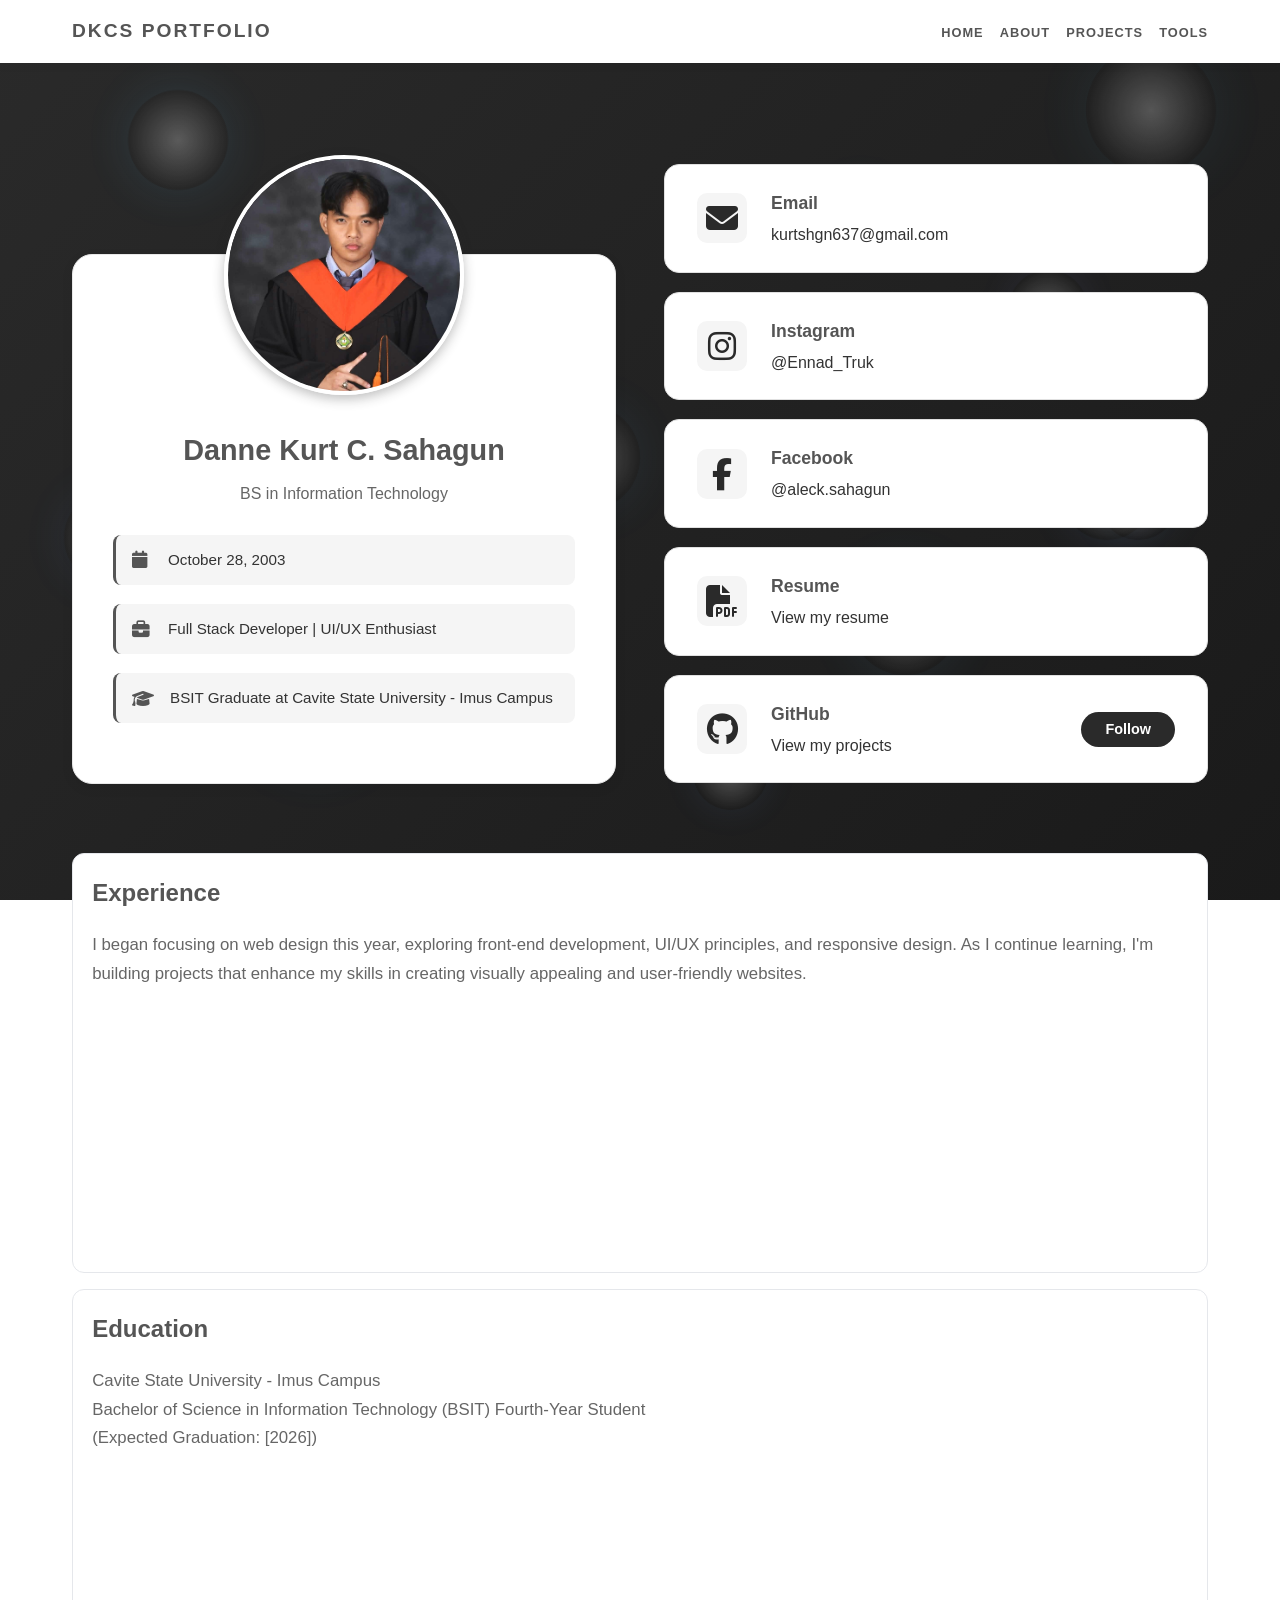
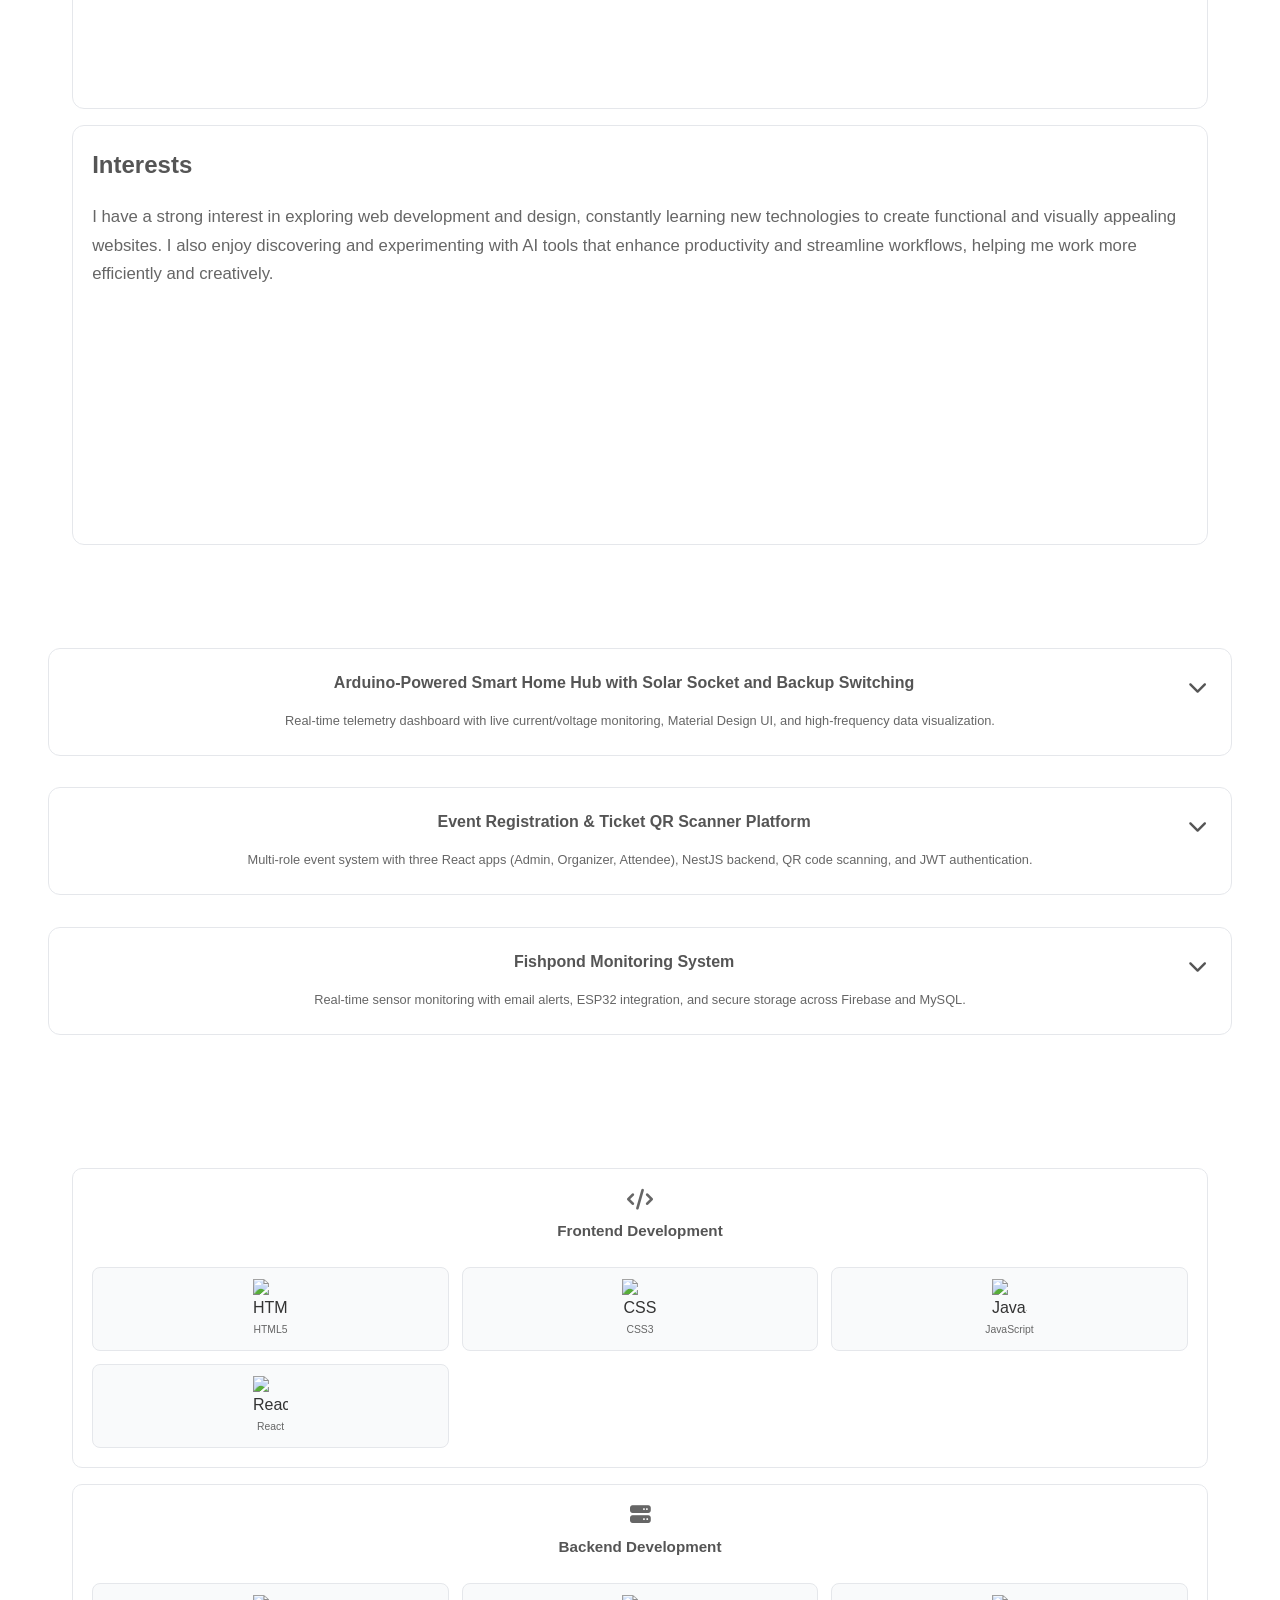
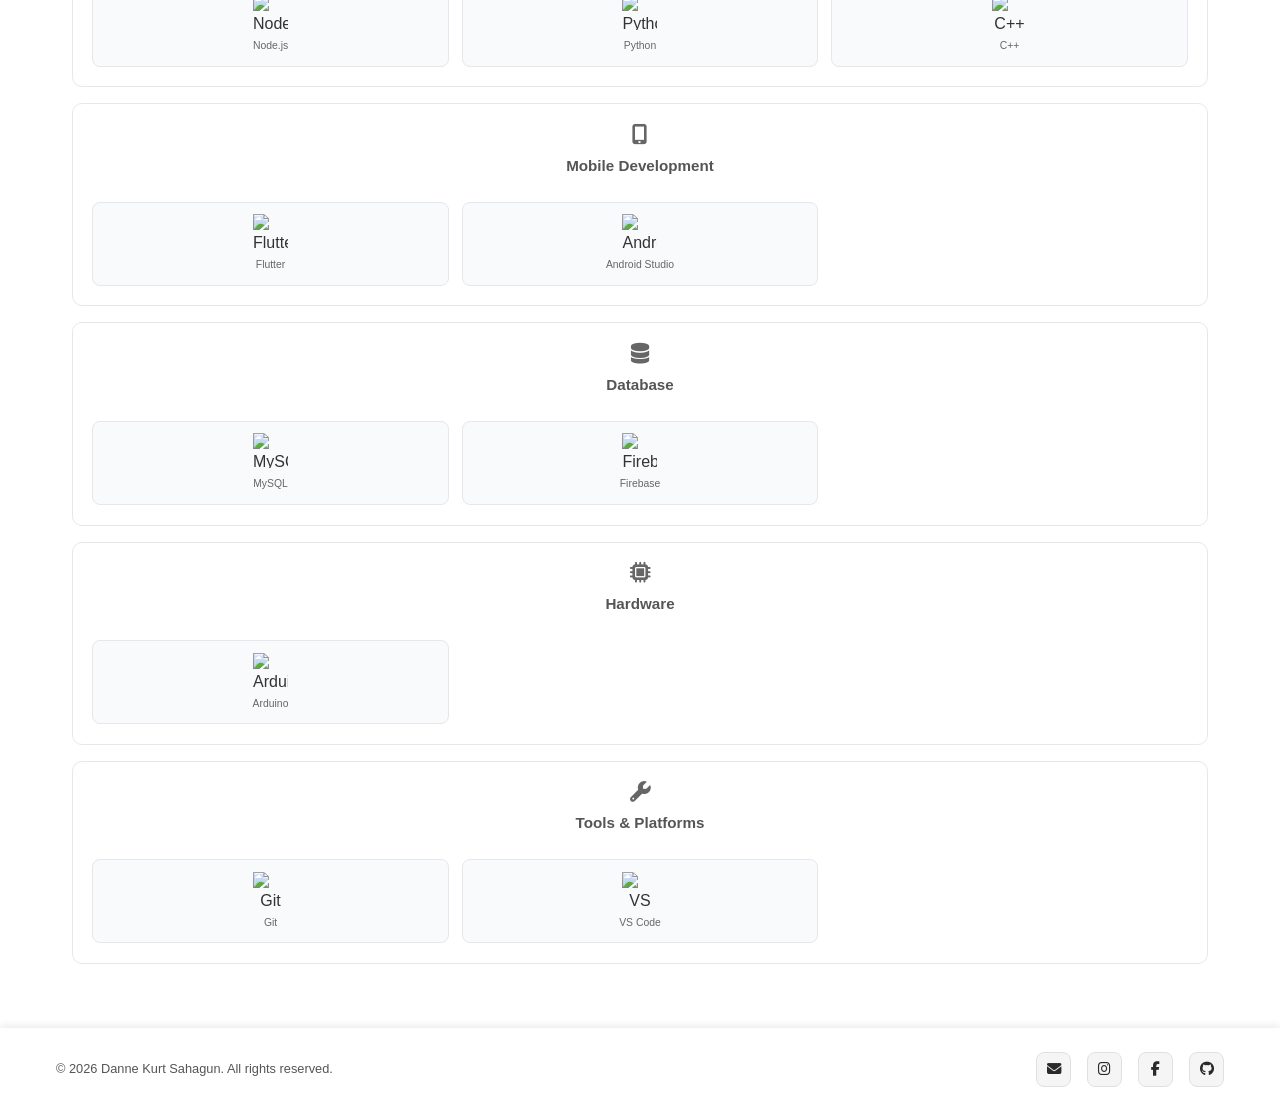
==== index.html @ 3ff021d8 "res" ====
﻿<!DOCTYPE html>
<html lang="en">
<head>
    <!-- Essential Meta Tags -->
    <meta charset="UTF-8">
    <meta name="viewport" content="width=device-width, initial-scale=1, viewport-fit=cover">
    <meta name="description" content="Full Stack Developer & UI/UX Enthusiast. Portfolio showcasing Arduino IoT projects, web applications, and innovative tech solutions.">
    <meta name="theme-color" content="#2a2a2a">
    <meta name="color-scheme" content="light">
    
    <!-- SEO Meta Tags -->
    <meta name="keywords" content="Full Stack Developer, UI/UX Design, Arduino, IoT, Web Development, Flutter, React">
    <meta name="author" content="Danne Kurt Sahagun">
    <meta name="robots" content="index, follow, max-image-preview:large">
    <link rel="canonical" href="https://dkcs-portfolio.com">
    
    <!-- Open Graph / Facebook -->
    <meta property="og:type" content="website">
    <meta property="og:url" content="https://dkcs-portfolio.com">
    <meta property="og:title" content="Danne Kurt Sahagun - Full Stack Developer & UI/UX Designer">
    <meta property="og:description" content="Explore my portfolio featuring Arduino IoT projects, web applications, and innovative technology solutions.">
    <meta property="og:image" content="https://dkcs-portfolio.com/og-image.png">
    <meta property="og:locale" content="en_US">
    
    <!-- Twitter -->
    <meta property="twitter:card" content="summary_large_image">
    <meta property="twitter:url" content="https://dkcs-portfolio.com">
    <meta property="twitter:title" content="Danne Kurt Sahagun - Full Stack Developer">
    <meta property="twitter:description" content="Full Stack Developer & UI/UX Enthusiast showcasing innovation in web and IoT development.">
    
    <!-- PWA & Manifest -->
    <meta name="mobile-web-app-capable" content="yes">
    <meta name="apple-mobile-web-app-capable" content="yes">
    <meta name="apple-mobile-web-app-status-bar-style" content="black-translucent">
    <link rel="manifest" href="manifest.json">
    <link rel="apple-touch-icon" href="apple-touch-icon.png">
    
    <!-- Performance & Preloading -->
    <link rel="preconnect" href="https://cdnjs.cloudflare.com">
    <link rel="preconnect" href="https://cdn.jsdelivr.net">
    <link rel="dns-prefetch" href="https://cdnjs.cloudflare.com">
    <link rel="dns-prefetch" href="https://cdn.jsdelivr.net">
    
    <title>Danne Kurt Sahagun - Full Stack Developer</title>
    
    <link rel="stylesheet" href="https://cdnjs.cloudflare.com/ajax/libs/font-awesome/6.5.1/css/all.min.css" integrity="sha512-DTOQO9RWCH3ppGqcWaEA1BIZOC6xxalwEsw9c2QQeAIftl+Vegovlnee1c9QX4TctnWMn13TZye+giMm8e2LwA==" crossorigin="anonymous" referrerpolicy="no-referrer">
    <link rel="stylesheet" href="new-styles.css">
    
    <!-- MQTT.js Library (async) -->
    <script async src="https://cdn.jsdelivr.net/npm/mqtt@4.3.7/dist/mqtt.min.js"></script>
    
    <!-- Prefers Reduced Motion Support -->
    <style>
        @media (prefers-reduced-motion: reduce) {
            *, *::before, *::after {
                animation-duration: 0.01ms !important;
                animation-iteration-count: 1 !important;
                transition-duration: 0.01ms !important;
                scroll-behavior: auto !important;
            }
        }
    </style>
</head>
<body>
    <!-- Animated Background -->
    <div class="animated-bg">
        <div class="floating-particle"></div>
        <div class="floating-particle"></div>
        <div class="floating-particle"></div>
        <div class="floating-particle"></div>
        <div class="floating-particle"></div>
        <div class="floating-particle"></div>
        <div class="floating-particle"></div>
        <div class="floating-particle"></div>
        <div class="floating-particle"></div>
        <div class="floating-particle"></div>
        <div class="floating-particle"></div>
        <div class="floating-particle"></div>
    </div>

    <!-- Navigation Bar -->
    <nav class="navbar">
        <div class="nav-container">
            <div class="nav-brand">
                <a href="#home" class="nav-signature">DKCS PORTFOLIO</a>
            </div>
            <ul class="nav-links">
                <li><a href="#home">Home</a></li>
                <li><a href="#about">About</a></li>
                <li><a href="#projects">Projects</a></li>
                <li><a href="#skills">Tools</a></li>
            </ul>
        </div>
    </nav>

    <div class="container" id="home">
        <!-- Left Side: Profile Card -->
        <div class="profile-card">
            <div class="profile-image-wrapper">
                <img src="grad_pic.jpg" alt="Danne Kurt Sahagun - Full Stack Developer" class="profile-image" loading="lazy" width="200" height="200">
            </div>
            
            <h1 class="profile-full-name">Danne Kurt C. Sahagun</h1>
            <p class="profile-degree">BS in Information Technology</p>
            
            <div class="profile-info-item">
                <i class="fas fa-calendar"></i>
                <span>October 28, 2003</span>
            </div>
            
            <div class="profile-info-item">
                <i class="fas fa-briefcase"></i>
                <span>Full Stack Developer | UI/UX Enthusiast</span>
            </div>
        
            <div class="profile-info-item">
                <i class="fas fa-graduation-cap"></i>
                <span>BSIT Graduate at Cavite State University - Imus Campus</span>
            </div>
        </div>

        <!-- Socials (desktop cards + dedicated mobile icon row) -->
        <div class="socials">
            <!-- Mobile icon row -->
            <div class="mobile-social-row" aria-label="Social links">
                <a href="mailto:kurtshgn637@gmail.com" class="mobile-social-link" title="Email">
                    <i class="fas fa-envelope"></i>
                </a>
                <a href="https://www.instagram.com/Ennad_Truk/" target="_blank" rel="noopener noreferrer" class="mobile-social-link" title="Instagram">
                    <i class="fab fa-instagram"></i>
                </a>
                <a href="https://www.facebook.com/aleck.sahagun" target="_blank" rel="noopener noreferrer" class="mobile-social-link" title="Facebook">
                    <i class="fab fa-facebook-f"></i>
                </a>
                <a href="#resume" class="mobile-social-link" title="Resume">
                    <i class="fas fa-file-pdf"></i>
                </a>
                <a href="https://github.com" target="_blank" rel="noopener noreferrer" class="mobile-social-link" title="GitHub">
                    <i class="fab fa-github"></i>
                </a>
            </div>

            <!-- Desktop info cards stack -->
            <div class="info-cards-stack">
            <!-- Email Card -->
            <a href="https://mail.google.com/mail/?view=cm&fs=1&to=kurtshgn637@gmail.com" target="_blank" rel="noopener noreferrer" class="info-card email-card">
                <div class="card-icon">
                    <i class="fas fa-envelope"></i>
                </div>
                <div class="card-content">
                    <h3>Email</h3>
                    <p>kurtshgn637@gmail.com</p>
                </div>
                <i class="fas fa-arrow-up-right"></i>
            </a>

            <!-- Instagram Card -->
            <a href="https://www.instagram.com/Ennad_Truk/" target="_blank" rel="noopener noreferrer" class="info-card instagram-card">
                <div class="card-icon">
                    <i class="fab fa-instagram"></i>
                </div>
                <div class="card-content">
                    <h3>Instagram</h3>
                    <p>@Ennad_Truk</p>
                </div>
                <i class="fas fa-arrow-up-right"></i>
            </a>

            <!-- Facebook Card -->
            <a href="https://www.facebook.com/aleck.sahagun" target="_blank" rel="noopener noreferrer" class="info-card facebook-card">
                <div class="card-icon">
                    <i class="fab fa-facebook-f"></i>
                </div>
                <div class="card-content">
                    <h3>Facebook</h3>
                    <p>@aleck.sahagun</p>
                </div>
                <i class="fas fa-arrow-up-right"></i>
            </a>

            <!-- Resume Card -->
            <a href="#resume" class="info-card resume-card">
                <div class="card-icon">
                    <i class="fas fa-file-pdf"></i>
                </div>
                <div class="card-content">
                    <h3>Resume</h3>
                    <p>View my resume</p>
                </div>
                <i class="fas fa-arrow-up-right"></i>
            </a>

            <!-- GitHub Card -->
            <a href="https://github.com" target="_blank" rel="noopener noreferrer" class="info-card github-card">
                <div class="card-icon">
                    <i class="fab fa-github"></i>
                </div>
                <div class="card-content">
                    <h3>GitHub</h3>
                    <p>View my projects</p>
                </div>
                <button class="follow-btn">Follow</button>
            </a>
            </div>
        </div>
    </div>

    <!-- Additional Sections Below -->
    <!-- About Section -->
    <section id="about" class="about-section">
        <h2 class="section-title">About Me</h2>
        <div class="about-grid">
            <div class="about-card">
                <h3>Experience</h3>
                <p>I began focusing on web design this year, exploring front-end development, UI/UX principles, and responsive design. As I continue learning, I'm building projects that enhance my skills in creating visually appealing and user-friendly websites.</p>
            </div>
            <div class="about-card">
                <h3>Education</h3>
                <p>Cavite State University - Imus Campus<br>Bachelor of Science in Information Technology (BSIT) Fourth-Year Student<br>(Expected Graduation: [2026])</p>
            </div>
            <div class="about-card">
                <h3>Interests</h3>
                <p>I have a strong interest in exploring web development and design, constantly learning new technologies to create functional and visually appealing websites. I also enjoy discovering and experimenting with AI tools that enhance productivity and streamline workflows, helping me work more efficiently and creatively.</p>
            </div>
        </div>
    </section>

    <section id="projects" class="projects-section">
        <h2 class="section-title">Featured Projects</h2>
        <div class="projects-grid">
            <div class="project-backdrop" onclick="closeProjectCard(document.querySelector('.project-card.expanded'))"></div>
            <div class="project-card" onclick="toggleProjectCard(this)">
                <div class="project-header">
                    <h4>Arduino-Powered Smart Home Hub with Solar Socket and Backup Switching</h4>
                    <i class="fas fa-chevron-down project-chevron"></i>
                    <button class="project-close-btn" onclick="closeProjectCard(this.closest('.project-card'), event)" title="Close">&times;</button>
                </div>
                <p class="project-summary">Real-time telemetry dashboard with live current/voltage monitoring, Material Design UI, and high-frequency data visualization.</p>
                <div class="project-gallery">
                    <div class="gallery-image-wrapper">
                        <img src="arduino/gui.png" alt="Smart Home - GUI" class="gallery-image" loading="lazy" width="300" height="300">
                        <div class="gallery-label">GUI Interface</div>
                    </div>
                    <div class="gallery-image-wrapper">
                        <img src="arduino/grid.jpg" alt="Smart Home - Grid Layout" class="gallery-image" loading="lazy" width="300" height="300">
                        <div class="gallery-label">Grid Layout</div>
                    </div>
                    <div class="gallery-image-wrapper">
                        <img src="arduino/sample_room.jpg" alt="Smart Home - Room Setup" class="gallery-image" loading="lazy" width="300" height="300">
                        <div class="gallery-label">Room Setup</div>
                    </div>
                    <div class="gallery-image-wrapper">
                        <img src="arduino/mounted_devices.jpg" alt="Smart Home - Mounted Devices" class="gallery-image" loading="lazy" width="300" height="300">
                        <div class="gallery-label">Mounted Devices</div>
                    </div>
                    <div class="gallery-image-wrapper">
                        <img src="arduino/wiring.jpg" alt="Smart Home - Wiring Diagram" class="gallery-image" loading="lazy" width="300" height="300">
                        <div class="gallery-label">Wiring Diagram</div>
                    </div>
                    <div class="gallery-image-wrapper">
                        <img src="arduino/manager.jpg" alt="Smart Home - Device Manager" class="gallery-image" loading="lazy" width="300" height="300">
                        <div class="gallery-label">Device Manager</div>
                    </div>
                    <div class="gallery-image-wrapper">
                        <img src="arduino/security.jpg" alt="Smart Home - Security Settings" class="gallery-image" loading="lazy" width="300" height="300">
                        <div class="gallery-label">Security Settings</div>
                    </div>
                    <div class="gallery-image-wrapper">
                        <img src="arduino/settings.jpg" alt="Smart Home - Settings" class="gallery-image" loading="lazy" width="300" height="300">
                        <div class="gallery-label">Settings</div>
                    </div>
                    <div class="gallery-image-wrapper">
                        <img src="arduino/history.jpg" alt="Smart Home - History Log" class="gallery-image" loading="lazy" width="300" height="300">
                        <div class="gallery-label">History Log</div>
                    </div>
                    <div class="gallery-image-wrapper">
                        <img src="arduino/solar.jpg" alt="Smart Home - Solar Panel" class="gallery-image" loading="lazy" width="300" height="300">
                        <div class="gallery-label">Solar Integration</div>
                    </div>
                    <div class="gallery-image-wrapper">
                        <img src="arduino/standby.jpg" alt="Smart Home - Standby Mode" class="gallery-image" loading="lazy" width="300" height="300">
                        <div class="gallery-label">Standby Mode</div>
                    </div>
                    <div class="gallery-image-wrapper">
                        <img src="arduino/miniature.jpg" alt="Smart Home - Miniature View" class="gallery-image" loading="lazy" width="300" height="300">
                        <div class="gallery-label">Miniature Overview</div>
                    </div>
                </div>
                <div class="project-details">
                    <div class="detail-section">
                        <strong>Development Environment & Tools:</strong>
                        <ul>
                            <li>Arduino IDE</li>
                            <li>PlatformIO for build management</li>
                            <li>VS Code with embedded development extensions</li>
                        </ul>
                    </div>
                    <div class="detail-section">
                        <strong>Backend & API:</strong>
                        <ul>
                            <li>ESP32 microcontroller firmware</li>
                            <li>RESTful API for device communication</li>
                            <li>MQTT protocol for real-time messaging</li>
                            <li>JSON data format for sensor readings</li>
                        </ul>
                    </div>
                    <div class="detail-section">
                        <strong>Core Technologies:</strong>
                        <ul>
                            <li>C++ (Arduino firmware)</li>
                            <li>JavaScript/Node.js (backend services)</li>
                            <li>Firebase for real-time database</li>
                            <li>WebSocket for live updates</li>
                        </ul>
                    </div>
                    <div class="detail-section">
                        <strong>External Libraries:</strong>
                        <ul>
                            <li>Arduino libraries for GPIO control</li>
                            <li>WiFi connectivity libraries</li>
                            <li>Sensor driver libraries (temperature, humidity, current monitoring)</li>
                            <li>OTA (Over-The-Air) update capability</li>
                        </ul>
                    </div>
                    <div class="detail-section">
                        <strong>Hardware Integration:</strong>
                        <ul>
                            <li>ESP32 microcontroller</li>
                            <li>Multiple sensor modules (DHT, current sensors, motion sensors)</li>
                            <li>Relay modules for device control</li>
                            <li>Solar panel integration for power management</li>
                            <li>Real-time telemetry data collection</li>
                        </ul>
                    </div>
                    <div class="detail-section">
                        <strong>Features:</strong>
                        <ul>
                            <li>Real-time telemetry dashboard</li>
                            <li>Live current/voltage monitoring</li>
                            <li>Device security and authentication</li>
                            <li>History logging and data analytics</li>
                            <li>Solar integration and power management</li>
                            <li>High-frequency data visualization</li>
                            <li>Responsive Material Design UI</li>
                        </ul>
                    </div>
                </div>
            </div>
            <div class="project-card" onclick="toggleProjectCard(this)">
                <div class="project-header">
                    <h4>Event Registration & Ticket QR Scanner Platform</h4>
                    <i class="fas fa-chevron-down project-chevron"></i>
                    <button class="project-close-btn" onclick="closeProjectCard(this.closest('.project-card'), event)" title="Close">&times;</button>
                </div>
                <p class="project-summary">Multi-role event system with three React apps (Admin, Organizer, Attendee), NestJS backend, QR code scanning, and JWT authentication.</p>
                <div class="project-gallery">
                    <div class="gallery-image-wrapper">
                        <img src="ticket/unlogged.jpg" alt="Ticket - Unlogged Landing" class="gallery-image" loading="lazy" width="300" height="300">
                        <div class="gallery-label">Landing Page</div>
                    </div>
                    <div class="gallery-image-wrapper">
                        <img src="ticket/register.jpg" alt="Ticket - Register" class="gallery-image" loading="lazy" width="300" height="300">
                        <div class="gallery-label">Register</div>
                    </div>
                    <div class="gallery-image-wrapper">
                        <img src="ticket/register_logged.jpg" alt="Ticket - Register Logged" class="gallery-image" loading="lazy" width="300" height="300">
                        <div class="gallery-label">Register Logged In</div>
                    </div>
                    <div class="gallery-image-wrapper">
                        <img src="ticket/admin_ui.jpg" alt="Ticket - Admin UI" class="gallery-image" loading="lazy" width="300" height="300">
                        <div class="gallery-label">Admin Dashboard</div>
                    </div>
                    <div class="gallery-image-wrapper">
                        <img src="ticket/admin_events.jpg" alt="Ticket - Admin Events" class="gallery-image" loading="lazy" width="300" height="300">
                        <div class="gallery-label">Admin Events</div>
                    </div>
                    <div class="gallery-image-wrapper">
                        <img src="ticket/organizer_ui.jpg" alt="Ticket - Organizer UI" class="gallery-image" loading="lazy" width="300" height="300">
                        <div class="gallery-label">Organizer Dashboard</div>
                    </div>
                    <div class="gallery-image-wrapper">
                        <img src="ticket/organizer_create.jpg" alt="Ticket - Organizer Create" class="gallery-image" loading="lazy" width="300" height="300">
                        <div class="gallery-label">Create Event</div>
                    </div>
                    <div class="gallery-image-wrapper">
                        <img src="ticket/organizer_edit.jpg" alt="Ticket - Organizer Edit" class="gallery-image" loading="lazy" width="300" height="300">
                        <div class="gallery-label">Edit Event</div>
                    </div>
                    <div class="gallery-image-wrapper">
                        <img src="ticket/organizer_events.jpg" alt="Ticket - Organizer Events" class="gallery-image" loading="lazy" width="300" height="300">
                        <div class="gallery-label">Organizer Events</div>
                    </div>
                    <div class="gallery-image-wrapper">
                        <img src="ticket/oragnizer_qr.jpg" alt="Ticket - QR Scanner" class="gallery-image" loading="lazy" width="300" height="300">
                        <div class="gallery-label">QR Scanner</div>
                    </div>
                    <div class="gallery-image-wrapper">
                        <img src="ticket/attendee_land.jpg" alt="Ticket - Attendee Landing" class="gallery-image" loading="lazy" width="300" height="300">
                        <div class="gallery-label">Attendee Landing</div>
                    </div>
                    <div class="gallery-image-wrapper">
                        <img src="ticket/attendee_ticket.jpg" alt="Ticket - Attendee Ticket" class="gallery-image" loading="lazy" width="300" height="300">
                        <div class="gallery-label">Ticket View</div>
                    </div>
                </div>
                <div class="project-details">
                    <div class="detail-section">
                        <strong>Frontend - Admin App (React + Vite):</strong>
                        <ul>
                            <li>TypeScript for type safety</li>
                            <li>React with modern hooks</li>
                            <li>Vite build tool</li>
                            <li>Responsive UI components</li>
                            <li>Data visualization dashboards</li>
                        </ul>
                    </div>
                    <div class="detail-section">
                        <strong>Frontend - Organizer App (React + Vite):</strong>
                        <ul>
                            <li>TypeScript implementation</li>
                            <li>React component architecture</li>
                            <li>Vite development server</li>
                            <li>HTML5-QRCode library for scanning</li>
                            <li>Real-time camera integration</li>
                        </ul>
                    </div>
                    <div class="detail-section">
                        <strong>Frontend - Attendee App (React + Vite):</strong>
                        <ul>
                            <li>TypeScript with strict mode</li>
                            <li>React functional components</li>
                            <li>Vite bundling</li>
                            <li>QR code generation library</li>
                            <li>Event browsing and search interface</li>
                        </ul>
                    </div>
                    <div class="detail-section">
                        <strong>Backend (NestJS + MySQL):</strong>
                        <ul>
                            <li>NestJS framework with TypeScript</li>
                            <li>JWT Authentication & Authorization</li>
                            <li>Role-based access control (Admin, Organizer, Attendee)</li>
                            <li>RESTful API endpoints</li>
                            <li>Swagger API Documentation</li>
                        </ul>
                    </div>
                    <div class="detail-section">
                        <strong>Database (MySQL):</strong>
                        <ul>
                            <li>Event management tables</li>
                            <li>User role management</li>
                            <li>Registration and ticket records</li>
                            <li>QR code ticket storage</li>
                            <li>Attendance tracking</li>
                        </ul>
                    </div>
                    <div class="detail-section">
                        <strong>External Libraries & Tools:</strong>
                        <ul>
                            <li>html5-qrcode - QR code scanning</li>
                            <li>qrcode.react - QR code generation</li>
                            <li>axios/fetch - API communication</li>
                            <li>JWT for authentication</li>
                            <li>CSV export utilities</li>
                        </ul>
                    </div>
                    <div class="detail-section">
                        <strong>Features:</strong>
                        <ul>
                            <li>Multi-role authentication system (Admin, Organizer, Attendee)</li>
                            <li>Event creation and management</li>  
                            <li>Attendee registration with capacity limits</li>
                            <li>Unique QR code ticket generation</li>
                            <li>Real-time QR code scanning for check-in</li>
                            <li>Duplicate registration prevention</li>
                            <li>CSV export for reports and analytics</li>
                            <li>Dashboard with attendance statistics</li>
                            <li>Manual ticket verification</li>
                            <li>Responsive design for mobile and desktop</li>
                        </ul>
                    </div>
                </div>
            </div>
            <div class="project-card" onclick="toggleProjectCard(this)">
                <div class="project-header">
                    <h4>Fishpond Monitoring System</h4>
                    <i class="fas fa-chevron-down project-chevron"></i>
                    <button class="project-close-btn" onclick="closeProjectCard(this.closest('.project-card'), event)" title="Close">&times;</button>
                </div>
                <p class="project-summary">Real-time sensor monitoring with email alerts, ESP32 integration, and secure storage across Firebase and MySQL.</p>
                <div class="project-gallery">
                    <div class="gallery-image-wrapper">
                        <img src="fishpond/login.jpg" alt="Fishpond App - Login Screen" class="gallery-image" loading="lazy" width="300" height="300">
                        <div class="gallery-label">Login</div>
                    </div>
                    <div class="gallery-image-wrapper">
                        <img src="fishpond/register.jpg" alt="Fishpond App - Register Screen" class="gallery-image" loading="lazy" width="300" height="300">
                        <div class="gallery-label">Register</div>
                    </div>
                     <div class="gallery-image-wrapper">
                        <img src="fishpond/load_log.jpg" alt="Fishpond App - Load Log" class="gallery-image" loading="lazy" width="300" height="300">
                        <div class="gallery-label">Loading Page</div>
                    </div>
                    <div class="gallery-image-wrapper">
                        <img src="fishpond/fish_ui.jpg" alt="Fishpond App - Fish Dashboard" class="gallery-image" loading="lazy" width="300" height="300">
                        <div class="gallery-label">Dashboard</div>
                    </div>
                    <div class="gallery-image-wrapper">
                        <img src="fishpond/about.jpg" alt="Fishpond App - About" class="gallery-image" loading="lazy" width="300" height="300">
                        <div class="gallery-label">About</div>
                    </div>
                    <div class="gallery-image-wrapper">
                        <img src="fishpond/feed.jpg" alt="Fishpond App - Feed" class="gallery-image" loading="lazy" width="300" height="300">
                        <div class="gallery-label">Feed</div>
                    </div>
                    <div class="gallery-image-wrapper">
                        <img src="fishpond/water_manage.jpg" alt="Fishpond App - Water Management" class="gallery-image" loading="lazy" width="300" height="300">
                        <div class="gallery-label">Water Management</div>
                    </div>
                    <div class="gallery-image-wrapper">
                        <img src="fishpond/pH.jpg" alt="Fishpond App - pH Level" class="gallery-image" loading="lazy" width="300" height="300">
                        <div class="gallery-label">pH Level</div>
                    </div>
                    <div class="gallery-image-wrapper">
                        <img src="fishpond/temp.jpg" alt="Fishpond App - Temperature" class="gallery-image" loading="lazy" width="300" height="300">
                        <div class="gallery-label">Temperature</div>
                    </div>
                    <div class="gallery-image-wrapper">
                        <img src="fishpond/turb.jpg" alt="Fishpond App - Turbidity" class="gallery-image" loading="lazy" width="300" height="300">
                        <div class="gallery-label">Turbidity</div>
                    </div>
                    <div class="gallery-image-wrapper">
                        <img src="fishpond/notif.jpg" alt="Fishpond App - Notifications" class="gallery-image" loading="lazy" width="300" height="300">
                        <div class="gallery-label">Alerts</div>
                    </div>
                   
                    <div class="gallery-image-wrapper">
                        <img src="fishpond/reset_pass.jpg" alt="Fishpond App - Reset Password" class="gallery-image" loading="lazy" width="300" height="300">
                        <div class="gallery-label">Reset Password</div>
                    </div>
                </div>
                <div class="project-details">
                    <div class="detail-section">
                        <strong>Frontend (Mobile):</strong>
                        <ul>
                            <li>Flutter SDK (^3.11.0)</li>
                            <li>Dart programming</li>
                            <li>fl_chart for graphs</li>
                            <li>flutter_secure_storage</li>
                        </ul>
                    </div>
                    <div class="detail-section">
                        <strong>Backend:</strong>
                        <ul>
                            <li>Node.js + Express</li>
                            <li>Nodemailer for emails</li>
                            <li>CORS + body-parser</li>
                        </ul>
                    </div>
                    <div class="detail-section">
                        <strong>Database:</strong>
                        <ul>
                            <li>Firebase Realtime DB (sensor data)</li>
                            <li>Cloud Firestore (user data)</li>
                            <li>MySQL (user management)</li>
                        </ul>
                    </div>
                    <div class="detail-section">
                        <strong>Hardware:</strong>
                        <ul>
                            <li>ESP32 microcontroller</li>
                            <li>WiFi connectivity</li>
                            <li>NTP time synchronization</li>
                        </ul>
                    </div>
                    <div class="detail-section">
                        <strong>Features:</strong>
                        <ul>
                            <li>Real-time sensor monitoring</li>
                            <li>Email alerts for water quality</li>
                            <li>Feeding event logging</li>
                            <li>Authentication & secure storage</li>
                        </ul>
                    </div>
                </div>
            </div>
        </div>
    </section>

    <section id="skills" class="skills-section-full">
        <h2 class="section-title">Technologies & Tools</h2>
        <div class="skills-categories">
            <!-- Frontend Development -->
            <div class="skill-category">
                    <div class="category-header">
                        <i class="fa-solid fa-code"></i>
                        <h3>Frontend Development</h3>
                    </div>
                    <div class="tech-grid-category">
                        <a href="https://developer.mozilla.org/en-US/docs/Web/HTML" target="_blank" rel="noopener noreferrer" class="tech-item-fb" style="text-decoration: none; color: inherit;">
                            <img src="https://cdn.jsdelivr.net/gh/devicons/devicon/icons/html5/html5-original.svg" alt="HTML" loading="lazy" width="40" height="40">
                            <span>HTML5</span>
                        </a>
                        <a href="https://developer.mozilla.org/en-US/docs/Web/CSS" target="_blank" rel="noopener noreferrer" class="tech-item-fb" style="text-decoration: none; color: inherit;">
                            <img src="https://cdn.jsdelivr.net/gh/devicons/devicon/icons/css3/css3-original.svg" alt="CSS" loading="lazy" width="40" height="40">
                            <span>CSS3</span>
                        </a>
                        <a href="https://developer.mozilla.org/en-US/docs/Web/JavaScript" target="_blank" rel="noopener noreferrer" class="tech-item-fb" style="text-decoration: none; color: inherit;">
                            <img src="https://cdn.jsdelivr.net/gh/devicons/devicon/icons/javascript/javascript-original.svg" alt="JavaScript" loading="lazy" width="40" height="40">
                            <span>JavaScript</span>
                        </a>
                        <a href="https://react.dev" target="_blank" rel="noopener noreferrer" class="tech-item-fb" style="text-decoration: none; color: inherit;">
                            <img src="https://cdn.jsdelivr.net/gh/devicons/devicon/icons/react/react-original.svg" alt="React" loading="lazy" width="40" height="40">
                            <span>React</span>
                        </a>
                    </div>
                </div>

                <!-- Backend Development -->
                <div class="skill-category">
                    <div class="category-header">
                        <i class="fa-solid fa-server"></i>
                        <h3>Backend Development</h3>
                    </div>
                    <div class="tech-grid-category">
                        <a href="https://nodejs.org" target="_blank" rel="noopener noreferrer" class="tech-item-fb" style="text-decoration: none; color: inherit;">
                            <img src="https://cdn.jsdelivr.net/gh/devicons/devicon/icons/nodejs/nodejs-original.svg" alt="Node.js" loading="lazy" width="40" height="40">
                            <span>Node.js</span>
                        </a>
                        <a href="https://www.python.org" target="_blank" rel="noopener noreferrer" class="tech-item-fb" style="text-decoration: none; color: inherit;">
                            <img src="https://cdn.jsdelivr.net/gh/devicons/devicon/icons/python/python-original.svg" alt="Python" loading="lazy" width="40" height="40">
                            <span>Python</span>
                        </a>
                        <a href="https://cplusplus.com" target="_blank" rel="noopener noreferrer" class="tech-item-fb" style="text-decoration: none; color: inherit;">
                            <img src="https://cdn.jsdelivr.net/gh/devicons/devicon/icons/cplusplus/cplusplus-original.svg" alt="C++" loading="lazy" width="40" height="40">
                            <span>C++</span>
                        </a>
                    </div>
                </div>

                <!-- Mobile Development -->
                <div class="skill-category">
                    <div class="category-header">
                        <i class="fa-solid fa-mobile-alt"></i>
                        <h3>Mobile Development</h3>
                    </div>
                    <div class="tech-grid-category">
                        <a href="https://flutter.dev" target="_blank" rel="noopener noreferrer" class="tech-item-fb" style="text-decoration: none; color: inherit;">
                            <img src="https://cdn.jsdelivr.net/gh/devicons/devicon/icons/flutter/flutter-original.svg" alt="Flutter" loading="lazy" width="40" height="40">
                            <span>Flutter</span>
                        </a>
                        <a href="https://developer.android.com/studio" target="_blank" rel="noopener noreferrer" class="tech-item-fb" style="text-decoration: none; color: inherit;">
                            <img src="https://cdn.jsdelivr.net/gh/devicons/devicon/icons/android/android-original.svg" alt="Android Studio" loading="lazy" width="40" height="40">
                            <span>Android Studio</span>
                        </a>
                    </div>
                </div>

                <!-- Database -->
                <div class="skill-category">
                    <div class="category-header">
                        <i class="fa-solid fa-database"></i>
                        <h3>Database</h3>
                    </div>
                    <div class="tech-grid-category">
                        <a href="https://www.mysql.com" target="_blank" rel="noopener noreferrer" class="tech-item-fb" style="text-decoration: none; color: inherit;">
                            <img src="https://cdn.jsdelivr.net/gh/devicons/devicon/icons/mysql/mysql-original.svg" alt="MySQL" loading="lazy" width="40" height="40">
                            <span>MySQL</span>
                        </a>
                        <a href="https://firebase.google.com" target="_blank" rel="noopener noreferrer" class="tech-item-fb" style="text-decoration: none; color: inherit;">
                            <img src="https://www.vectorlogo.zone/logos/firebase/firebase-icon.svg" alt="Firebase">
                            <span>Firebase</span>
                        </a>
                    </div>
                </div>

                <!-- Hardware -->
                <div class="skill-category">
                    <div class="category-header">
                        <i class="fa-solid fa-microchip"></i>
                        <h3>Hardware</h3>
                    </div>
                    <div class="tech-grid-category">
                        <a href="https://www.arduino.cc/en/software" target="_blank" rel="noopener noreferrer" class="tech-item-fb" style="text-decoration: none; color: inherit;">
                            <img src="https://cdn.jsdelivr.net/gh/devicons/devicon/icons/arduino/arduino-original.svg" alt="Arduino" loading="lazy" width="40" height="40">
                            <span>Arduino</span>
                        </a>
                    </div>
                </div>

                <!-- Tools & Platforms -->
                <div class="skill-category">
                    <div class="category-header">
                        <i class="fa-solid fa-wrench"></i>  
                        <h3>Tools & Platforms</h3>
                    </div>
                    <div class="tech-grid-category">
                        <a href="https://git-scm.com" target="_blank" rel="noopener noreferrer" class="tech-item-fb" style="text-decoration: none; color: inherit;">
                            <img src="https://cdn.jsdelivr.net/gh/devicons/devicon/icons/git/git-original.svg" alt="Git" loading="lazy" width="40" height="40">
                            <span>Git</span>
                        </a>
                        <a href="https://code.visualstudio.com" target="_blank" rel="noopener noreferrer" class="tech-item-fb" style="text-decoration: none; color: inherit;">
                            <img src="https://cdn.jsdelivr.net/gh/devicons/devicon/icons/vscode/vscode-original.svg" alt="VS Code" loading="lazy" width="40" height="40">
                            <span>VS Code</span>
                        </a>
                    </div>
                </div>
            </div>
        </div>
    </section>

    <!-- Footer -->
    <footer class="footer">
        <div class="footer-container">
            <div class="footer-content">
                <p>&copy; 2026 Danne Kurt Sahagun. All rights reserved.</p>
            </div>
            <div class="footer-socials">
                <a href="mailto:kurtshgn637@gmail.com" class="footer-icon" title="Email">
                     <i class="fas fa-envelope"></i>
                </a>
                <a href="https://www.instagram.com/dang_koy/" target="_blank" rel="noopener noreferrer" class="footer-icon" title="Instagram">
                    <i class="fab fa-instagram"></i>
                </a>
                <a href="https://www.facebook.com/aleck.sahagun" target="_blank" rel="noopener noreferrer" class="footer-icon" title="Facebook">
                    <i class="fab fa-facebook-f"></i>
                </a>
                <a href="https://github.com" target="_blank" rel="noopener noreferrer" class="footer-icon" title="GitHub">
                    <i class="fab fa-github"></i>
                </a>
            </div>
        </div>
    </footer>

    <script>
        // Safety reset: avoid stale modal state on refresh/navigation
        document.body.classList.remove('project-modal-open');
        document.body.style.overflow = '';
        document.querySelectorAll('.project-card.expanded').forEach(card => card.classList.remove('expanded'));
        const initialBackdrop = document.querySelector('.project-backdrop');
        if (initialBackdrop) initialBackdrop.style.display = 'none';

        // Scroll animation observer
        const observerOptions = {
            threshold: 0.05,
            rootMargin: '0px 0px -12% 0px'
        };

        const observer = new IntersectionObserver((entries) => {
            entries.forEach(entry => {
                const element = entry.target;
                
                if (entry.isIntersecting) {
                    // Element is in viewport - play animation
                    if (element.classList.contains('profile-card')) {
                        element.style.animation = 'none';
                        void element.offsetWidth;
                        element.style.animation = 'slideInLeft 0.8s ease-out forwards';
                        element.style.opacity = '1';
                    } else if (element.classList.contains('info-cards-stack')) {
                        element.style.animation = 'none';
                        void element.offsetWidth;
                        element.style.animation = 'slideInRight 0.8s ease-out forwards';
                        element.style.opacity = '1';
                    } else if (element.classList.contains('info-card')) {
                        element.style.animation = 'none';
                        void element.offsetWidth;
                        element.style.animation = 'slideInRight 0.6s ease-out forwards';
                        element.style.opacity = '1';
                    } else if (element.classList.contains('projects-section')) {
                        element.style.animation = 'none';
                        void element.offsetWidth;
                        element.style.animation = 'slideInRightSection 0.8s ease-out forwards';
                        element.style.opacity = '1';
                    } else if (element.classList.contains('skills-section-full')) {
                        element.style.animation = 'none';
                        void element.offsetWidth;
                        element.style.animation = 'slideInLeftSection 0.8s ease-out forwards';
                        element.style.opacity = '1';
                    } else if (element.classList.contains('about-section')) {
                        element.style.animation = 'none';
                        void element.offsetWidth;
                        element.style.animation = 'slideInUp 0.8s ease-out forwards';
                        element.style.opacity = '1';
                    } else if (element.classList.contains('about-card') || 
                               element.classList.contains('project-card') || 
                               element.classList.contains('skill-category')) {
                        element.style.animation = 'none';
                        void element.offsetWidth;
                        element.style.animation = 'slideInUp 0.6s ease-out forwards';
                        element.style.opacity = '1';
                    } else if (element.classList.contains('section-title')) {
                        element.style.animation = 'none';
                        void element.offsetWidth;
                        element.style.animation = 'slideInUp 0.8s ease-out forwards';
                        element.style.opacity = '1';
                    } else if (element.classList.contains('mobile-social-row')) {
                        element.style.animation = 'none';
                        void element.offsetWidth;
                        element.style.animation = 'socialRowIn 0.45s ease-out forwards';
                    }
                } else {
                    // Element left viewport - reset so animation can replay
                    if (element.classList.contains('info-card') || element.classList.contains('info-cards-stack') || element.classList.contains('mobile-social-row')) {
                        // Keep social icons visible to avoid mobile intersection flicker/hide
                        return;
                    }
                    element.style.opacity = '0';
                    element.style.animation = 'none';
                }
            });
        }, observerOptions);

        // Observe profile and info cards
        const profileCard = document.querySelector('.profile-card');
        if (profileCard) observer.observe(profileCard);
        
        const infoCardsStack = document.querySelector('.info-cards-stack');
        if (infoCardsStack) observer.observe(infoCardsStack);

        const mobileSocialRow = document.querySelector('.mobile-social-row');
        if (mobileSocialRow) observer.observe(mobileSocialRow);
        
        // Add staggered delays to info cards
        document.querySelectorAll('.info-card').forEach((card, index) => {
            card.style.animationDelay = (index * 0.1) + 's';
            observer.observe(card);
        });

        // Observe section containers
        document.querySelectorAll('.about-section, .projects-section, .skills-section-full').forEach(section => {
            observer.observe(section);
        });

        // Observe all section cards with staggered delays
        document.querySelectorAll('.about-card').forEach((card, index) => {
            card.style.animationDelay = (index * 0.1) + 's';
            observer.observe(card);
        });

        document.querySelectorAll('.project-card').forEach((card, index) => {
            card.style.animationDelay = (index * 0.1) + 's';
            observer.observe(card);
        });

        document.querySelectorAll('.skill-category').forEach((card, index) => {
            card.style.animationDelay = (index * 0.1) + 's';
            observer.observe(card);
        });

        // Observe section titles
        document.querySelectorAll('.section-title').forEach(title => {
            title.style.opacity = '0';
            observer.observe(title);
        });

        // Auto-hide navbar on scroll down, show on scroll up
        const navbar = document.querySelector('.navbar');
        let lastScrollY = window.scrollY;
        const hideThreshold = 90;
        const deltaThreshold = 8;

        window.addEventListener('scroll', () => {
            if (!navbar) return;

            const currentY = window.scrollY;

            if (currentY > 20) {
                navbar.classList.add('navbar-compact');
            } else {
                navbar.classList.remove('navbar-compact');
            }

            if (Math.abs(currentY - lastScrollY) > deltaThreshold) {
                if (currentY > lastScrollY && currentY > hideThreshold) {
                    navbar.classList.add('navbar-hidden');
                } else {
                    navbar.classList.remove('navbar-hidden');
                }
                lastScrollY = currentY;
            }
        }, { passive: true });

        // Toggle project card expand/collapse with modal effect
        function toggleProjectCard(cardElement) {
            // Close any currently open card
            const openCard = document.querySelector('.project-card.expanded');
            if (openCard && openCard !== cardElement) {
                closeProjectCard(openCard);
                // Wait for close animation to complete before opening new card
                setTimeout(() => {
                    openNewCard(cardElement);
                }, 600);
            } else if (!cardElement.classList.contains('expanded')) {
                openNewCard(cardElement);
            } else {
                closeProjectCard(cardElement);
            }
        }

        function openNewCard(cardElement) {
            cardElement.classList.add('expanded');
            document.body.classList.add('project-modal-open');
            document.body.style.overflow = 'hidden';

            const backdrop = document.querySelector('.project-backdrop');
            if (backdrop) backdrop.style.display = 'block';
            
            // Scroll to card after animations complete
            setTimeout(() => {
                cardElement.scrollIntoView({ behavior: 'smooth', block: 'start' });
            }, 600);
        }

        function closeProjectCard(cardElement, e) {
            if (e) e.stopPropagation();
            if (!cardElement) return;
            cardElement.classList.remove('expanded');
            document.body.classList.remove('project-modal-open');
            document.body.style.overflow = '';
            const backdrop = document.querySelector('.project-backdrop');
            if (backdrop) backdrop.style.display = 'none';
        }

        // Close card on Escape key
        document.addEventListener('keydown', (e) => {
            if (e.key === 'Escape') {
                const openCard = document.querySelector('.project-card.expanded');
                if (openCard) closeProjectCard(openCard);
            }
        });
    </script>

    <!-- Image Modal/Lightbox -->
    <div id="imageModal" class="image-modal">
        <div class="modal-content">
            <button class="modal-close" onclick="closeImageModal()">&times;</button>
            <button class="modal-prev" onclick="prevImage()">&#10094;</button>
            <img id="modalImage" src="" alt="Full view" class="modal-image">
            <button class="modal-next" onclick="nextImage()">&#10095;</button>
        </div>
    </div>

    <script>
        let currentImageIndex = 0;
        let currentGalleryImages = [];

        function openImageModal(img, gallery) {
            const modal = document.getElementById('imageModal');
            const modalImage = document.getElementById('modalImage');
            currentGalleryImages = Array.from(gallery.querySelectorAll('.gallery-image'));
            currentImageIndex = currentGalleryImages.indexOf(img);
            modalImage.src = img.src;
            modal.classList.add('active');
            modal.style.display = 'flex';
        }

        function closeImageModal() {
            const modal = document.getElementById('imageModal');
            modal.classList.remove('active');
            modal.style.display = 'none';
        }

        function nextImage() {
            currentImageIndex = (currentImageIndex + 1) % currentGalleryImages.length;
            document.getElementById('modalImage').src = currentGalleryImages[currentImageIndex].src;
        }

        function prevImage() {
            currentImageIndex = (currentImageIndex - 1 + currentGalleryImages.length) % currentGalleryImages.length;
            document.getElementById('modalImage').src = currentGalleryImages[currentImageIndex].src;
        }

        // Keyboard navigation
        document.addEventListener('keydown', function(event) {
            const modal = document.getElementById('imageModal');
            if (modal.style.display === 'flex') {
                if (event.key === 'ArrowRight') nextImage();
                if (event.key === 'ArrowLeft') prevImage();
                if (event.key === 'Escape') closeImageModal();
            }
        });

        // Add click listeners to gallery images
        document.addEventListener('DOMContentLoaded', function() {
            document.querySelectorAll('.gallery-image').forEach(img => {
                img.style.cursor = 'pointer';
                img.addEventListener('click', function() {
                    const gallery = this.closest('.project-gallery');
                    openImageModal(this, gallery);
                });
            });
        });
    </script>

    <!-- Service Worker Registration for PWA & Offline Support -->
    <script>
        // Production: Enable service worker for offline support and caching
        if ('serviceWorker' in navigator) {
            window.addEventListener('load', () => {
                navigator.serviceWorker.register('/sw.js', { scope: '/' })
                    .then(registration => {
                        console.log('Service Worker registered successfully:', registration);
                        
                        // Check for updates periodically
                        setInterval(() => {
                            registration.update();
                        }, 60000); // Check every minute
                    })
                    .catch(error => {
                        console.warn('Service Worker registration failed:', error);
                    });
                
                // Listen for controller change (SW update)
                navigator.serviceWorker.addEventListener('controllerchange', () => {
                    console.log('Service Worker has been updated');
                });
            });
            
            // Handle SW messages
            navigator.serviceWorker.addEventListener('message', event => {
                if (event.data.type === 'CACHE_UPDATED') {
                    console.log('Cache has been updated');
                }
            });
        }
        
        // Optimization: Preload images on intersection
        if ('IntersectionObserver' in window) {
            const imageObserver = new IntersectionObserver((entries, observer) => {
                entries.forEach(entry => {
                    if (entry.isIntersecting) {
                        const img = entry.target;
                        if (img.dataset.src) {
                            img.src = img.dataset.src;
                            img.removeAttribute('data-src');
                        }
                        observer.unobserve(img);
                    }
                });
            }, { rootMargin: '50px' });
            
            document.querySelectorAll('img[data-src]').forEach(img => {
                imageObserver.observe(img);
            });
        }
    </script>

</body>
</html>
---- new-styles.css ----
* {
    margin: 0;
    padding: 0;
    box-sizing: border-box;
}

html {
    scroll-behavior: smooth;
    scroll-padding-top: 120px;
    overflow-y: scroll;
    overflow-x: hidden;
    /* Enable GPU acceleration for smoother scrolling */
    -webkit-font-smoothing: antialiased;
    -moz-osx-font-smoothing: grayscale;
}

@media (max-width: 600px) {
    html {
        scroll-padding-top: 60px;
    }
}

@media (max-width: 480px) {
    html {
        scroll-padding-top: 55px;
    }
}

/* Accessibility: Reduce motion for users who prefer it */
@media (prefers-reduced-motion: reduce) {
    *,
    *::before,
    *::after {
        animation-duration: 0.01ms !important;
        animation-iteration-count: 1 !important;
        transition-duration: 0.01ms !important;
        scroll-behavior: auto !important;
    }
}

/* Optimize scrolling performance */
body {
    -webkit-overflow-scrolling: touch;
    scroll-behavior: smooth;
    will-change: scroll-position;
    /* Smooth scroll on mobile */
    scroll-padding-top: 80px;
    /* Enable momentum scrolling on iOS */
    -webkit-user-select: none;
    user-select: none;
}

/* Text remains selectable */
p, h1, h2, h3, h4, h5, h6, a, span, li {
    -webkit-user-select: text;
    user-select: text;
}

/* ============ ANIMATED BACKGROUND ============ */
.animated-bg {
    position: fixed;
    top: 0;
    left: 0;
    width: 100%;
    height: 100%;
    background: linear-gradient(135deg, #2a2a2a 0%, #1a1a1a 100%);
    z-index: -1;
    overflow: hidden;
}

.floating-particle {
    position: absolute;
    border-radius: 50%;
    background: radial-gradient(circle, rgba(255, 255, 255, 0.8) 0%, rgba(255, 255, 255, 0) 70%);
    opacity: 0.3;
    animation: float 20s infinite ease-in-out;
    pointer-events: none;
    /* GPU acceleration for smooth animations during scroll */
    will-change: transform;
    transform: translate3d(0, 0, 0);
    backface-visibility: hidden;
    perspective: 1000px;
}

.floating-particle:nth-child(1) {
    width: 100px;
    height: 100px;
    top: 10%;
    left: 10%;
    animation-duration: 25s;
    box-shadow: 0 0 50px rgba(100, 200, 255, 0.4);
}

.floating-particle:nth-child(2) {
    width: 80px;
    height: 80px;
    top: 30%;
    right: 15%;
    animation-duration: 30s;
    animation-delay: -5s;
    box-shadow: 0 0 40px rgba(150, 150, 255, 0.3);
}

.floating-particle:nth-child(3) {
    width: 120px;
    height: 120px;
    bottom: 15%;
    left: 20%;
    animation-duration: 35s;
    animation-delay: -10s;
    box-shadow: 0 0 60px rgba(100, 180, 255, 0.35);
}

.floating-particle:nth-child(4) {
    width: 90px;
    height: 90px;
    top: 50%;
    right: 10%;
    animation-duration: 28s;
    animation-delay: -15s;
    box-shadow: 0 0 45px rgba(120, 160, 255, 0.3);
}

.floating-particle:nth-child(5) {
    width: 110px;
    height: 110px;
    bottom: 25%;
    right: 25%;
    animation-duration: 32s;
    animation-delay: -20s;
    box-shadow: 0 0 55px rgba(100, 200, 255, 0.3);
}

.floating-particle:nth-child(6) {
    width: 70px;
    height: 70px;
    top: 20%;
    right: 30%;
    animation-duration: 27s;
    animation-delay: -8s;
    box-shadow: 0 0 35px rgba(130, 180, 255, 0.35);
}

.floating-particle:nth-child(7) {
    width: 95px;
    height: 95px;
    bottom: 35%;
    left: 5%;
    animation-duration: 33s;
    animation-delay: -12s;
    box-shadow: 0 0 50px rgba(110, 160, 255, 0.3);
}

.floating-particle:nth-child(8) {
    width: 85px;
    height: 85px;
    top: 60%;
    left: 30%;
    animation-duration: 29s;
    animation-delay: -18s;
    box-shadow: 0 0 42px rgba(140, 190, 255, 0.32);
}

.floating-particle:nth-child(9) {
    width: 130px;
    height: 130px;
    top: 5%;
    right: 5%;
    animation-duration: 36s;
    animation-delay: -25s;
    box-shadow: 0 0 65px rgba(100, 210, 255, 0.25);
}

.floating-particle:nth-child(10) {
    width: 75px;
    height: 75px;
    bottom: 10%;
    right: 40%;
    animation-duration: 26s;
    animation-delay: -3s;
    box-shadow: 0 0 38px rgba(120, 170, 255, 0.3);
}

.floating-particle:nth-child(11) {
    width: 105px;
    height: 105px;
    top: 45%;
    right: 50%;
    animation-duration: 34s;
    animation-delay: -22s;
    box-shadow: 0 0 52px rgba(100, 190, 255, 0.28);
}

.floating-particle:nth-child(12) {
    width: 80px;
    height: 80px;
    bottom: 40%;
    right: 8%;
    animation-duration: 31s;
    animation-delay: -28s;
    box-shadow: 0 0 40px rgba(150, 200, 255, 0.3);
}

@keyframes float {
    0% {
        transform: translate(0, 0) scale(1);
        opacity: 0.3;
    }
    25% {
        transform: translate(100px, -100px) scale(1.1);
        opacity: 0.4;
    }
    50% {
        transform: translate(-50px, 150px) scale(0.9);
        opacity: 0.3;
    }
    75% {
        transform: translate(150px, 50px) scale(1.05);
        opacity: 0.35;
    }
    100% {
        transform: translate(0, 0) scale(1);
        opacity: 0.3;
    }
}

/* ============ SCROLL ANIMATIONS ============ */
@keyframes slideInLeft {
    from {
        opacity: 0;
        transform: translate3d(-100px, 0, 0);
    }
    to {
        opacity: 1;
        transform: translate3d(0, 0, 0);
    }
}

@keyframes slideInRight {
    from {
        opacity: 0;
        transform: translate3d(100px, 0, 0);
    }
    to {
        opacity: 1;
        transform: translate3d(0, 0, 0);
    }
}

@keyframes slideInUp {
    from {
        opacity: 0;
        transform: translate3d(0, 100px, 0);
    }
    to {
        opacity: 1;
        transform: translate3d(0, 0, 0);
    }
}

@keyframes slideInLeftSection {
    from {
        opacity: 0;
        transform: translateX(-150px);
    }
    to {
        opacity: 1;
        transform: translateX(0);
    }
}

@keyframes slideInRightSection {
    from {
        opacity: 0;
        transform: translateX(150px);
    }
    to {
        opacity: 1;
        transform: translateX(0);
    }
}

/* Social row animation (safe: no opacity toggling) */
@keyframes socialRowIn {
    from {
        transform: translateY(10px);
    }
    to {
        transform: translateY(0);
    }
}

.fade-in {
    animation: slideInUp 0.8s ease-out forwards;
}

/* ============ PROFILE FLIP ANIMATION ============ */
@keyframes profileFlip {
    0% {
        transform: rotateY(0deg) rotateZ(0deg);
    }
    25% {
        transform: rotateY(180deg) rotateZ(-10deg);
    }
    50% {
        transform: rotateY(180deg) rotateZ(10deg);
    }
    75% {
        transform: rotateY(180deg) rotateZ(-5deg);
    }
    100% {
        transform: rotateY(0deg) rotateZ(0deg);
    }
}

.about-card {
    background: #ffffff;
    border: 1px solid #e5e7eb;
    border-radius: 12px;
    padding: 3.5rem 3rem;
    text-align: left;
    transition: all 0.3s ease;
    min-height: 420px;
    display: flex;
    flex-direction: column;
    justify-content: flex-start;
    opacity: 0;
}

.about-card:hover {
    background: #2a2a2a;
    border-color: #2a2a2a;
    transform: translateY(-8px);
    box-shadow: 0 12px 24px rgba(42, 42, 42, 0.25);
}

.about-card:hover h3 {
    color: #ffffff;
}

.about-card:hover p {
    color: #e0e0e0;
}

.about-icon {
    font-size: 4.5rem;
    margin-bottom: 1.5rem;
    color: #666666;
}

.about-card h3 {
    font-size: 1.5rem;
    color: #555555;
    margin-bottom: 1.2rem;
    font-weight: 700;
}

.about-card p {
    color: #666666;
    font-size: 1.05rem;
    line-height: 1.7;
}

body {
    font-family: 'Segoe UI', Tahoma, Geneva, Verdana, sans-serif;
    background: transparent;
    color: #333333;
    min-height: 100vh;
    padding: 0;
    margin: 0;
    padding-top: 100px;
    position: relative;
    z-index: 1;
    font-size: 16px;
    line-height: 1.6;
}

@media (max-width: 1024px) {
    body {
        padding-top: 90px;
    }
}

@media (max-width: 768px) {
    body {
        padding-top: 70px;
        font-size: 15px;
    }
}

@media (max-width: 600px) {
    body {
        padding-top: 60px;
        font-size: 14px;
    }
}

@media (max-width: 480px) {
    body {
        padding-top: 55px;
        font-size: 14px;
    }
}

@media (max-width: 360px) {
    body {
        padding-top: 50px;
        font-size: 13px;
    }
}

/* ============ NAVBAR ============ */
.navbar {
    background: #ffffff;
    box-shadow: 0 2px 8px rgba(42, 42, 42, 0.1);
    position: fixed;
    top: 0;
    width: 100%;
    z-index: 1000;
    padding: 1rem 0;
    left: 0;
    right: 0;
    transition: transform 0.28s ease, padding 0.25s ease, box-shadow 0.25s ease, background 0.25s ease;
    will-change: transform;
    transform: translate3d(0, 0, 0);
    backface-visibility: hidden;
}

.navbar.navbar-hidden {
    transform: translateY(-110%);
}

.navbar.navbar-compact {
    padding: 0.55rem 0;
    background: rgba(255, 255, 255, 0.96);
    box-shadow: 0 4px 14px rgba(42, 42, 42, 0.14);
    backdrop-filter: blur(8px);
}

@media (max-width: 600px) {
    .navbar {
        padding: 0.75rem 0;
    }
}

.nav-container {
    max-width: 1200px;
    margin: 0 auto;
    display: flex;
    justify-content: space-between;
    align-items: center;
    padding: 0 2rem;
    width: 100%;
}

@media (max-width: 600px) {
    .nav-container {
        padding: 0 1rem;
    }
}

.nav-brand a {
    display: flex;
    align-items: center;
    text-decoration: none;
    transition: all 0.3s ease;
}

.nav-signature {
    font-family: 'Segoe UI', Tahoma, Geneva, Verdana, sans-serif;
    font-size: 1.3rem;
    font-weight: 700;
    color: #555555;
    letter-spacing: 2px;
    transition: all 0.3s ease;
    white-space: nowrap;
    text-transform: uppercase;
}

@media (max-width: 600px) {
    .nav-signature {
        font-size: 0.95rem;
        letter-spacing: 1px;
    }
}

.nav-signature:hover {
    color: #666666;
    text-shadow: 0 2px 4px rgba(0, 0, 0, 0.1);
    transform: scale(1.05);
}

.nav-links {
    display: flex;
    list-style: none;
    gap: 2rem;
    margin: 0;
    padding: 0;
}

.nav-links a {
    color: #555555;
    text-decoration: none;
    font-weight: 700;
    transition: all 0.3s ease;
    font-size: 0.95rem;
    text-transform: uppercase;
    letter-spacing: 1px;
}

.nav-links a:hover {
    color: #666666;
    border-bottom: 2px solid #2a2a2a;
    padding-bottom: 0.25rem;
}

/* Main Two-Column Layout Container */
.container {
    max-width: 1200px;
    margin: 0 auto;
    display: grid;
    grid-template-columns: 1fr 1fr;
    gap: 3rem;
    align-items: center;
    padding: 0 2rem;
    width: 100%;
}

@media (max-width: 600px) {
    .container {
        padding: 0 1rem;
        gap: 1.5rem;
    }
}

/* ============ LEFT SIDE: PROFILE CARD ============ */
.profile-card {
    background: #ffffff;
    border: 1px solid #e8e8e8;
    border-radius: 20px;
    padding: 2.5rem;
    transition: all 0.3s ease;
    box-shadow: 0 4px 12px rgba(0, 0, 0, 0.08);
    position: sticky;
    top: 300px;
    opacity: 0;
}

.profile-card:hover {
    border-color: #d0d0d0;
    box-shadow: 0 8px 20px rgba(0, 0, 0, 0.12);
    transform: translateY(-5px);
}

.profile-cover {
    width: calc(100% + 5rem);
    aspect-ratio: 3 / 1;
    border-radius: 20px 20px 0 0;
    overflow: hidden;
    margin: -2.5rem 0 0 -2.5rem;
    position: relative;
}

.cover-image {
    width: 100%;
    height: 100%;
    object-fit: cover;
    display: block;
}

.profile-image-wrapper {
    width: 240px;
    height: 240px;
    margin: -140px auto 2rem;
    border-radius: 50%;
    overflow: visible;
    border: 4px solid #ffffff;
    box-shadow: 0 4px 12px rgba(42, 42, 42, 0.3);
    position: relative;
    z-index: 1001;
}

.profile-image {
    width: 100%;
    height: 100%;
    object-fit: cover;
    display: block;
    border-radius: 50%;
}

.profile-full-name {
    font-size: 1.8rem;
    font-weight: 700;
    color: #555555;
    text-align: center;
    margin-bottom: 0.5rem;
}

.profile-degree {
    font-size: 1rem;
    color: #666666;
    text-align: center;
    margin-bottom: 1.8rem;
    font-weight: 500;
}

.profile-info-item {
    display: flex;
    align-items: center;
    gap: 1rem;
    margin-bottom: 1.2rem;
    padding: 0.8rem 1rem;
    background: #f5f5f5;
    border-radius: 8px;
    border-left: 3px solid #555555;
    transition: all 0.3s ease;
}

.profile-info-item:hover {
    background: #e8e8e8;
    border-left-color: #333333;
    transform: translateX(5px);
}

.profile-info-item i {
    font-size: 1.1rem;
    color: #555555;
    min-width: 20px;
}

.profile-info-item span {
    font-size: 0.95rem;
    color: #333333;
}

.skills-section {
    margin: 2rem 0;
    padding: 1.5rem;
    background: #f5f5f5;
    border: 1px solid #e0e0e0;
    border-radius: 10px;
}

.skills-label {
    font-size: 0.9rem;
    font-weight: 600;
    text-transform: uppercase;
    letter-spacing: 1px;
    color: #2a2a2a;
    margin-bottom: 1rem;
}

.skills-icons {
    display: grid;
    grid-template-columns: repeat(4, 1fr);
    gap: 1rem;
}

.skills-icons img {
    width: 40px;
    height: 40px;
    opacity: 0.8;
    transition: all 0.3s ease;
    filter: drop-shadow(0 0 4px rgba(42, 42, 42, 0.2));
}

.skills-icons img:hover {
    opacity: 1;
    transform: scale(1.2) rotate(-10deg);
    filter: drop-shadow(0 0 8px rgba(42, 42, 42, 0.4));
}

.profile-footer {
    margin-top: 2rem;
    padding-top: 2rem;
    border-top: 1px solid #e0e0e0;
}

.info-row {
    display: flex;
    align-items: center;
    gap: 0.8rem;
    font-size: 0.9rem;
    color: #555555;
    margin-bottom: 0.8rem;


    
}

.info-row i {
    color: #2a2a2a;
    font-size: 1rem;
}

/* ============ RIGHT SIDE: INFO CARDS STACK ============ */
.info-cards-stack {
    display: flex;
    flex-direction: column;
    gap: 1.2rem;
    opacity: 0;
    margin-top: 4rem;
}

.info-card {
    display: flex;
    align-items: center;
    gap: 1.5rem;
    padding: 1.5rem 2rem;
    border-radius: 15px;
    text-decoration: none;
    transition: all 0.4s cubic-bezier(0.34, 1.56, 0.64, 1);
    border: 1.5px solid transparent;
    cursor: pointer;
    position: relative;
    overflow: hidden;
    opacity: 0;
}

.info-card::before {
    content: '';
    position: absolute;
    top: 0;
    left: -100%;
    width: 100%;
    height: 100%;
    background: linear-gradient(90deg, transparent, rgba(255, 255, 255, 0.1), transparent);
    transition: left 0.6s ease;
    z-index: 1;
}

.info-card:hover::before {
    left: 100%;
}

.info-card:hover {
    transform: translateX(10px) translateY(-5px);
}

/* ============ SOCIALS (scoped) ============ */
.socials {
    width: 100%;
}

.socials .mobile-social-row {
    display: none;
}

.card-icon {
    font-size: 2rem;
    display: flex;
    align-items: center;
    justify-content: center;
    width: 50px;
    height: 50px;
    border-radius: 10px;
    flex-shrink: 0;
}

.card-icon img {
    width: 70%;
    height: 70%;
    object-fit: contain;
    display: block;
}

.card-content {
    flex: 1;
}

.card-content h3 {
    font-size: 1.1rem;
    font-weight: 600;
    margin-bottom: 0.3rem;
    color: #555555;
}\n\n.card-content p {
    font-size: 0.9rem;
    color: #666666;
    opacity: 0.9;
}

.info-card > i:last-of-type {
    font-size: 1.2rem;
    color: #999999;
    transition: all 0.3s ease;
}\n\n.info-card:hover > i:last-of-type {
    color: #555555;
    transform: translateX(5px) translateY(-5px);
}

/* Social & Info Cards - Consolidated Styles */
.email-card,
.instagram-card,
.facebook-card,
.resume-card {
    background: #ffffff;
    color: #333333;
    border-color: #e0e0e0;
}

.email-card .card-icon,
.instagram-card .card-icon,
.facebook-card .card-icon,
.resume-card .card-icon {
    background: #f5f5f5;
    color: #2a2a2a;
}

.email-card:hover,
.instagram-card:hover,
.facebook-card:hover,
.resume-card:hover {
    background: #2a2a2a;
    color: #ffffff;
    border-color: #2a2a2a;
    box-shadow: 0 8px 24px rgba(42, 42, 42, 0.25);
}

.email-card:hover .card-icon,
.instagram-card:hover .card-icon,
.facebook-card:hover .card-icon,
.resume-card:hover .card-icon {
    background: #1a1a1a;
    color: #ffffff;
}

.email-card:hover .card-content h3,
.instagram-card:hover .card-content h3,
.facebook-card:hover .card-content h3,
.resume-card:hover .card-content h3 {
    color: #ffffff;
}

.email-card:hover .card-content p,
.instagram-card:hover .card-content p,
.facebook-card:hover .card-content p,
.resume-card:hover .card-content p {
    color: #e0e0e0;
}

.email-card:hover > i:last-of-type,
.instagram-card:hover > i:last-of-type,
.facebook-card:hover > i:last-of-type,
.resume-card:hover > i:last-of-type {
    color: #ffffff;
}

/* GitHub Card */
.github-card {
    background: #ffffff;
    color: #333333;
    border-color: #e0e0e0;
    justify-content: space-between;
}

.github-card .card-icon {
    background: #f5f5f5;
    color: #2a2a2a;
}

.follow-btn {
    background: #2a2a2a;
    color: #ffffff;
    border: none;
    padding: 0.6rem 1.5rem;
    border-radius: 20px;
    font-weight: 600;
    font-size: 0.9rem;
    cursor: pointer;
    transition: all 0.3s ease;
    z-index: 2;
}

.follow-btn:hover {
    background: #1a1a1a;
    transform: scale(1.05);
}

.github-card:hover {
    background: #2a2a2a;
    color: #ffffff;
    border-color: #2a2a2a;
    box-shadow: 0 8px 24px rgba(42, 42, 42, 0.25);
}

.github-card:hover .card-icon {
    background: #1a1a1a;
    color: #ffffff;
}

.github-card:hover .card-content h3,
.github-card:hover .card-content p {
    color: #ffffff;
}

.github-card:hover > i:last-of-type {
    color: #ffffff;
}

/* ============ ABOUT SECTION ============ */
.about-section {
    max-width: 1200px;
    margin: 2rem auto 0;
    padding: 0 2rem;
    opacity: 0;
}

@media (max-width: 768px) {
    .about-section {
        padding: 0 1rem;
        margin: 1.5rem auto 0;
    }
}

@media (max-width: 480px) {
    .about-section {
        padding: 0 0.7rem;
        margin: 1.5rem auto 0;
    }
}

.about-grid {
    display: grid;
    grid-template-columns: repeat(auto-fit, minmax(280px, 1fr));
    gap: 2rem;
    margin-bottom: 3rem;
}

@media (max-width: 768px) {
    .about-grid {
        gap: 1.2rem;
        margin-bottom: 2rem;
    }
}

@media (max-width: 480px) {
    .about-grid {
        gap: 1rem;
        margin-bottom: 1.5rem;
    }
}

/* ============ PROJECTS SECTION ============ */
.projects-section {
    max-width: 1200px;
    margin: 2rem auto 0;
    padding: 0 2rem;
    opacity: 0;
}

@media (max-width: 768px) {
    .projects-section {
        padding: 0 1rem;
        margin: 1.5rem auto 0;
    }
}

@media (max-width: 480px) {
    .projects-section {
        padding: 0 0.7rem;
        margin: 1.5rem auto 0;
    }
}

/* Mobile-only project modal layering (prevents desktop layout breakage) */
@media (max-width: 480px) {
    body.project-modal-open #projects > .section-title {
        display: none !important;
    }

    body.project-modal-open #projects .project-backdrop {
        display: block !important;
        position: fixed !important;
        inset: 0 !important;
        background: rgba(0, 0, 0, 0.6) !important;
        backdrop-filter: blur(4px);
        z-index: 9998 !important;
    }

    body.project-modal-open #projects .project-card.expanded {
        position: fixed !important;
        inset: 0 !important;
        width: 100vw !important;
        max-width: 100vw !important;
        height: 100dvh !important;
        max-height: 100dvh !important;
        margin: 0 !important;
        border-radius: 0 !important;
        z-index: 9999 !important;
        overflow-y: auto !important;
        overflow-x: hidden !important;
        background: #ffffff !important;
    }
}

/* (removed) projects title should behave like other section titles */

.section-container {
    width: 100%;
}

.section-title {
    font-size: 2.2rem;
    font-weight: 700;
    color: #ffffff;
    text-align: center;
    margin-bottom: 3rem;
    text-transform: uppercase;
    letter-spacing: 1px;
    opacity: 0;
    line-height: 1.2;
}

@media (max-width: 1024px) {
    .section-title {
        font-size: 1.8rem;
        margin-bottom: 2.5rem;
    }
}

@media (max-width: 768px) {
    .section-title {
        font-size: 1.6rem;
        margin-bottom: 2rem;
        letter-spacing: 0.5px;
    }
}

@media (max-width: 600px) {
    .section-title {
        font-size: 1.5rem;
        margin-bottom: 1.5rem;
    }
}

@media (max-width: 480px) {
    .section-title {
        font-size: 1.25rem;
        margin-bottom: 1.2rem;
        text-transform: uppercase;
        letter-spacing: 0.5px;
    }
}

.projects-grid {
    display: grid;
    grid-template-columns: 1fr;
    gap: 2rem;
    margin-bottom: 3rem;
}

.project-backdrop {
    position: fixed;
    top: 0;
    left: 0;
    width: 100%;
    height: 100%;
    background: rgba(0, 0, 0, 0.5);
    backdrop-filter: blur(3px);
    display: none;
    animation: fadeIn 0.3s ease;
    z-index: 900;
}

@keyframes fadeIn {
    from {
        opacity: 0;
    }
    to {
        opacity: 1;
    }
}

.project-card {
    background: #ffffff;
    border: 1px solid #e5e7eb;
    border-radius: 12px;
    padding: 1.5rem;
    text-align: center;
    transition: all 0.3s ease;
    opacity: 0;
    animation: slideInUp 0.6s ease-out forwards;
    position: relative;
    z-index: 1;
    overflow: visible;
    will-change: transform, opacity;
    transform: translate3d(0, 0, 0);
    backface-visibility: hidden;
}

.project-card.expanded {
    width: 100%;
    max-width: none;
    max-height: 85vh;
    overflow-y: auto;
    overflow-x: hidden;
    z-index: 999;
    background: #ffffff;
    border-color: #2a2a2a;
    box-shadow: 0 20px 60px rgba(0, 0, 0, 0.4);
    animation: none;
    text-align: center;
    padding: 2.5rem;
    position: static;
    border-radius: 12px;
}

/* Scrollbar styling for expanded cards */
.project-card.expanded::-webkit-scrollbar {
    width: 8px;
}

.project-card.expanded::-webkit-scrollbar-track {
    background: #f5f5f5;
    border-radius: 10px;
}

.project-card.expanded::-webkit-scrollbar-thumb {
    background: #cccccc;
    border-radius: 10px;
}

.project-card.expanded::-webkit-scrollbar-thumb:hover {
    background: #999999;
}

/* Mobile responsiveness for expanded modal */
@media (max-width: 768px) {
    .project-card.expanded {
        padding: 1.5rem;
    }
}

@media (max-width: 480px) {
    .project-card.expanded {
        padding: 1rem;
        max-height: 90vh;
        border-radius: 8px;
    }
}

@media (max-width: 360px) {
    .project-card.expanded {
        padding: 0.7rem;
        max-height: 92vh;
        border-radius: 6px;
        width: 100vw;
        margin-left: -0.7rem;
    }
    
    .project-card.expanded .project-gallery {
        grid-template-columns: 1fr;
        max-height: 280px;
        gap: 0.5rem;
        margin: 0.6rem 0;
        padding: 0.3rem 0;
    }
    
    .project-card.expanded .project-details {
        grid-template-columns: 1fr;
        gap: 0.8rem;
    }
    
    .gallery-image-wrapper {
        aspect-ratio: 1 / 1;
        border-radius: 8px;
    }
    
    .project-card.expanded .project-header {
        gap: 0.4rem;
        margin: 0;
    }
    
    .project-card h4 {
        font-size: 0.95rem;
        line-height: 1.2;
    }
    
    .project-summary {
        font-size: 0.85rem;
        margin: 0.4rem 0 0 0;
    }
    
    .detail-section strong {
        font-size: 0.9rem;
        margin-bottom: 0.3rem;
    }
    
    .detail-section li {
        font-size: 0.85rem;
    }
    
    .gallery-label {
        font-size: 0.7rem;
        padding: 0.3rem;
    }
}

@media (max-width: 384px) {
    .project-card.expanded {
        padding: 0.8rem;
        max-height: 92vh;
    }
    
    .project-card.expanded .project-gallery {
        grid-template-columns: repeat(2, 1fr);
        max-height: 350px;
        gap: 0.6rem;
        margin: 0.8rem 0;
        padding: 0.4rem 0;
    }
    
    .project-card.expanded .project-details {
        grid-template-columns: 1fr;
        gap: 1rem;
    }
    
    .gallery-image-wrapper {
        aspect-ratio: 1 / 1;
    }
    
    .project-card.expanded .project-header {
        gap: 0.5rem;
    }
    
    .project-card h4 {
        font-size: 1rem;
    }
    
    .project-summary {
        font-size: 0.9rem;
    }
}

.project-card:hover {
    background: #2a2a2a;
    border-color: #2a2a2a;
    transform: translateY(-8px);
    box-shadow: 0 12px 24px rgba(42, 42, 42, 0.25);
    cursor: pointer;
}

.project-card.expanded:hover {
    background: #ffffff;
    border-color: #2a2a2a;
    transform: none;
}

.project-card:hover .project-icon {
    background: #1a1a1a;
    color: #ffffff;
}

.project-card:hover h4 {
    color: #ffffff;
}

.project-card.expanded:hover h4 {
    color: #555555;
}

.project-card:hover .project-chevron {
    color: #ffffff;
}

.project-card:hover .project-summary {
    color: #ffffff;
}

.project-card.expanded:hover .project-summary {
    color: #555555;
}

.project-card:hover .detail-section strong {
    color: #ffffff;
}

.project-card:hover .detail-section li {
    color: #e0e0e0;
}

.project-icon {
    display: none;
}

.project-card h4 {
    font-size: 1.2rem;
    color: #555555;
    margin: 0 0 0.5rem 0;
}

.project-card p {
    color: #666666;
    font-size: 0.95rem;
}

.project-header {
    display: flex;
    justify-content: space-between;
    align-items: center;
    gap: 0.8rem;
    cursor: pointer;
    text-align: center;
    margin: 0;
}

.project-header h4 {
    margin: 0;
    flex: 1;
    text-align: center;
    line-height: 1.3;
}

.project-chevron {
    color: #555555;
    font-size: 1.2rem;
    transition: transform 0.3s ease;
    flex-shrink: 0;
}

.project-close-btn {
    display: none;
    background: none;
    border: none;
    font-size: 1.5rem;
    color: #555555;
    cursor: pointer;
    padding: 0;
    transition: color 0.2s ease;
    flex-shrink: 0;
}

.project-close-btn:hover {
    color: #2a2a2a;
}

.project-card.expanded .project-close-btn {
    display: block;
}

.project-card.expanded .project-chevron {
    transform: rotate(180deg);
    display: none;
}

.project-summary {
    color: #666666;
    font-size: 0.95rem;
    margin: 0.6rem 0 0 0;
    line-height: 1.5;
    text-align: center;
}

.project-details {
    display: flex;
    flex-direction: column;
    gap: 1rem;
    max-height: 0;
    overflow: hidden;
    transition: max-height 0.4s ease, margin-top 0.4s ease;
    margin-top: 0;
}

.project-card.expanded .project-details {
    display: grid;
    grid-template-columns: repeat(3, 1fr);
    gap: 2rem;
    max-height: 3000px;
    margin-top: 1rem;
}

@media (max-width: 1024px) {
    .project-card.expanded .project-details {
        grid-template-columns: repeat(2, 1fr);
        gap: 1.5rem;
    }
}

@media (max-width: 768px) {
    .project-card.expanded .project-details {
        grid-template-columns: 1fr;
        gap: 1.2rem;
    }
}

.detail-section {
    text-align: left;
}

.project-card.expanded .detail-section {
    margin-bottom: 0;
    padding-bottom: 0;
    border-bottom: none;
}

.detail-section strong {
    color: #555555;
    font-size: 0.95rem;
    display: block;
    margin-bottom: 0.5rem;
    font-weight: 600;
}

.project-card.expanded .detail-section strong {
    color: #2a2a2a;
    font-size: 1.05rem;
}

.detail-section ul {
    margin: 0;
    padding-left: 1.5rem;
    list-style-type: disc;
}

.project-card.expanded .detail-section ul {
    padding-left: 2rem;
    margin-bottom: 0.5rem;
}

.detail-section li {
    color: #666666;
    font-size: 0.9rem;
    line-height: 1.4;
    margin-bottom: 0.3rem;
}

.project-card.expanded .detail-section li {
    color: #444444;
    font-size: 0.95rem;
    line-height: 1.6;
    margin-bottom: 0.4rem;
}

/* ============ PROJECT GALLERY ============ */
.project-gallery {
    display: grid;
    grid-template-columns: repeat(6, 1fr);
    gap: 1.5rem;
    margin: 0;
    max-height: 0;
    overflow: hidden;
    transition: max-height 0.5s ease, opacity 0.5s ease, margin 0.5s ease, padding 0.5s ease;
    opacity: 0;
    padding: 0;
}

.project-card.expanded .project-gallery {
    max-height: 800px;
    opacity: 1;
    margin: 1.5rem 0;
    padding: 0.8rem 0;
    overflow: visible;
}

@media (max-width: 1024px) {
    .project-card.expanded .project-gallery {
        grid-template-columns: repeat(4, 1fr);
        max-height: 600px;
        gap: 1.2rem;
    }
}

@media (max-width: 768px) {
    .project-card.expanded .project-gallery {
        grid-template-columns: repeat(3, 1fr);
        max-height: 500px;
        gap: 1rem;
        padding: 0.6rem 0;
    }
}

@media (max-width: 480px) {
    .project-card.expanded .project-gallery {
        grid-template-columns: repeat(2, 1fr);
        max-height: 400px;
        gap: 0.8rem;
        margin: 1rem 0;
    }
}

.gallery-image-wrapper {
    position: relative;
    overflow: hidden;
    border-radius: 12px;
    aspect-ratio: 9 / 16;
    background: #f0f0f0;
    width: 100%;
    height: auto;
    cursor: pointer;
    box-shadow: 0 4px 12px rgba(0, 0, 0, 0.1);
    transition: all 0.3s ease;
}

@media (max-width: 480px) {
    .gallery-image-wrapper {
        aspect-ratio: 1 / 1;
    }
}

.gallery-image-wrapper:hover {
    transform: translateY(-4px);
    box-shadow: 0 8px 20px rgba(0, 0, 0, 0.2);
}

.gallery-label {
    position: absolute;
    bottom: 0;
    left: 0;
    right: 0;
    background: rgba(0, 0, 0, 0.7);
    color: #ffffff;
    padding: 0.5rem;
    font-size: 0.8rem;
    font-weight: 600;
    text-align: center;
    transition: all 0.3s ease;
}

.gallery-image {
    width: 100%;
    height: 100%;
    object-fit: cover;
    display: block;
    transition: transform 0.3s ease;
    cursor: pointer;
}

.gallery-image-wrapper:hover .gallery-image {
    transform: scale(1.05);
}

/* ============ IMAGE MODAL/LIGHTBOX ============ */
.image-modal {
    display: none;
    position: fixed;
    top: 0;
    left: 0;
    width: 100%;
    height: 100%;
    background: rgba(0, 0, 0, 0.95);
    z-index: 10000;
    align-items: center;
    justify-content: center;
    opacity: 0;
    transition: opacity 0.3s ease;
}

.image-modal.active {
    opacity: 1;
}

.modal-content {
    position: relative;
    display: flex;
    align-items: center;
    justify-content: center;
    width: 90%;
    max-width: 600px;
    height: 80vh;
}

.modal-image {
    max-width: 100%;
    max-height: 100%;
    object-fit: contain;
    border-radius: 8px;
}

.modal-close {
    position: absolute;
    top: -40px;
    right: 0;
    background: none;
    border: none;
    color: #ffffff;
    font-size: 3rem;
    cursor: pointer;
    transition: color 0.2s ease;
    padding: 0;
    width: 50px;
    height: 50px;
    display: flex;
    align-items: center;
    justify-content: center;
}

.modal-close:hover {
    color: #e0e0e0;
}

.modal-prev,
.modal-next {
    position: absolute;
    top: 50%;
    transform: translateY(-50%);
    background: rgba(255, 255, 255, 0.2);
    border: none;
    color: #ffffff;
    font-size: 2rem;
    cursor: pointer;
    padding: 1rem;
    border-radius: 4px;
    transition: background 0.2s ease;
    z-index: 10001;
}

.modal-prev:hover,
.modal-next:hover {
    background: rgba(255, 255, 255, 0.4);
}

.modal-prev {
    left: -60px;
}

.modal-next {
    right: -60px;
}

@media (max-width: 768px) {
    .modal-content {
        width: 95%;
        height: 70vh;
    }

    .modal-prev,
    .modal-next {
        padding: 0.5rem;
        font-size: 1.5rem;
    }

    .modal-prev {
        left: 10px;
    }

    .modal-next {
        right: 10px;
    }

    .modal-close {
        top: -35px;
        font-size: 2rem;
    }
}

/* ============ SKILLS SECTION ============ */
.skills-section-full {
    max-width: 1200px;
    margin: 2rem auto 0;
    padding: 0 2rem;
    opacity: 0;
}

@media (max-width: 768px) {
    .skills-section-full {
        padding: 0 1rem;
        margin: 1.5rem auto 0;
    }
}

@media (max-width: 480px) {
    .skills-section-full {
        padding: 0 0.7rem;
        margin: 1.5rem auto 0;
    }
}

.skills-categories {
    display: grid;
    grid-template-columns: repeat(auto-fit, minmax(300px, 1fr));
    gap: 2rem;
}

@media (max-width: 768px) {
    .skills-categories {
        grid-template-columns: repeat(auto-fit, minmax(280px, 1fr));
        gap: 1.2rem;
    }
}

@media (max-width: 480px) {
    .skills-categories {
        grid-template-columns: 1fr;
        gap: 1rem;
    }
}

.skill-category {
    background: #ffffff;
    border: 1px solid #e5e7eb;
    border-radius: 12px;
    padding: 2rem;
    transition: all 0.3s ease;
    text-align: center;
    opacity: 0;
    animation: slideInUp 0.6s ease-out forwards;
}



.skill-category:hover {
    background: #ffffff;
    border-color: #999;
    transform: translateY(-8px);
    box-shadow: 0 12px 24px rgba(42, 42, 42, 0.15);
}

.category-header {
    display: flex;
    flex-direction: column;
    align-items: center;
    gap: 1rem;
    margin-bottom: 1.5rem;
    padding-bottom: 0;
    border-bottom: none;
}

.category-header i {
    font-size: 5rem;
    color: #666666;
}

.category-header h3 {
    font-size: 1.1rem;
    color: #555555;
    margin: 0;
    font-weight: 700;
    letter-spacing: 0;
}

.tech-grid-category {
    display: grid;
    grid-template-columns: repeat(auto-fill, minmax(70px, 1fr));
    gap: 1rem;
}

.tech-item-fb {
    display: flex;
    flex-direction: column;
    align-items: center;
    justify-content: center;
    gap: 0.5rem;
    padding: 0.8rem;
    background: #f9fafb;
    border: 1px solid #e5e7eb;
    border-radius: 8px;
    transition: all 0.3s ease;
    text-align: center;
}

.tech-item-fb:hover {
    background: #f5f5f5;
    border-color: #999;
    transform: translateY(-5px) scale(1.05);
    box-shadow: 0 8px 20px rgba(42, 42, 42, 0.12);
}

.tech-item-fb img {
    width: 70px;
    height: 70px;
}

.tech-item-fb span {
    font-size: 0.7rem;
    color: #666666;
    font-weight: 500;
}

/* ============ FOOTER ============ */
.footer {
    background: #ffffff;
    border-top: 0;
    box-shadow: 0 -2px 8px rgba(42, 42, 42, 0.1);
    padding: 1rem 0;
    margin-top: 4rem;
    width: 100%;
    left: 0;
    right: 0;
}

.footer-container {
    max-width: 1200px;
    margin: 0 auto;
    padding: 0 2rem;
    display: flex;
    justify-content: space-between;
    align-items: center;
    gap: 2rem;
}

@media (max-width: 600px) {
    .footer {
        margin-left: -0.8rem;
        margin-right: -0.8rem;
        margin-bottom: -0.8rem;
        padding: 2rem 0;
    }

    .footer-container {
        padding: 0 2rem;
        flex-direction: row;
        justify-content: space-between;
        gap: 2rem;
    }
}

.footer-content {
    flex: 1;
}

.footer-content p {
    color: #555555;
    font-size: 0.85rem;
    margin: 0;
}

.footer-socials {
    display: flex;
    gap: 1.5rem;
    align-items: center;
    pointer-events: auto;
}

.footer-icon {
    display: inline-flex;
    align-items: center;
    justify-content: center;
    width: 34px;
    height: 34px;
    border-radius: 8px;
    background: #f5f5f5;
    color: #2a2a2a;
    text-decoration: none;
    transition: all 0.25s ease;
    border: 1px solid #e0e0e0;
    font-size: 0.95rem;
    cursor: pointer;
    line-height: 1;
    pointer-events: auto !important;
    z-index: 10;
    padding: 0;
}

.footer-icon:is(a, button) {
    font-family: inherit;
}

.footer-icon:is(button) {
    background: #f5f5f5;
    border: 1px solid #e0e0e0;
}

.footer-icon i {
    pointer-events: none;
    display: flex;
    align-items: center;
    justify-content: center;
}

.footer-icon:hover {
    background: #2a2a2a;
    color: #ffffff;
    border-color: #2a2a2a;
    transform: translateY(-2px);
    box-shadow: 0 6px 14px rgba(42, 42, 42, 0.14);
}

.footer-icon:active {
    transform: translateY(-3px);
}

/* ============ RESPONSIVE DESIGN ============ */
@media (max-width: 1200px) {
    .info-card {
        padding: 1.3rem 1.8rem;
    }
    
    .card-content h3 {
        font-size: 1rem;
    }
}

@media (max-width: 1024px) {
    .container {
        grid-template-columns: 1fr;
        gap: 2rem;
    }

    .profile-card {
        position: static;
        margin: 0 auto;
    }

    body {
        padding: 1.5rem;
    }
    
    .info-cards-stack {
        margin: 0 auto;
    }

    .projects-grid {
        grid-template-columns: 1fr;
    }

    .skills-categories {
        grid-template-columns: repeat(2, 1fr);
    }
}

@media (max-width: 768px) {
    .container {
        gap: 1.5rem;
        max-width: 100%;
        grid-template-columns: 1fr;
    }

    body {
        padding: 1rem;
        padding-top: 90px;
    }

    .nav-container {
        padding: 0 1rem;
        flex-direction: column;
        gap: 1rem;
    }

    .nav-links {
        gap: 1rem;
        font-size: 0.9rem;
    }

    .profile-card {
        padding: 1.5rem;
        border-radius: 15px;
        width: 100%;
        position: relative;
        top: auto;
    }

    .profile-cover {
        aspect-ratio: 3 / 1.2;
        width: calc(100% + 3rem);
        margin: -1.5rem 0 0 -1.5rem;
    }

    .info-cards-stack {
        width: 100%;
    }

    .profile-image-wrapper {
        width: 180px;
        height: 180px;
        margin: 2.5rem auto 1.5rem;
        z-index: 1001;
    }

    .profile-full-name {
        font-size: 1.4rem;
        margin-bottom: 0.3rem;
    }

    .profile-degree {
        font-size: 0.9rem;
        margin-bottom: 1.2rem;
    }

    .profile-info-item {
        gap: 0.8rem;
        margin-bottom: 0.8rem;
        padding: 0.6rem 0.8rem;
        font-size: 0.9rem;
    }

    .profile-info-item i {
        font-size: 1rem;
    }

    .skills-section {
        margin: 1.5rem 0;
        padding: 1rem;
    }

    .skills-icons {
        grid-template-columns: repeat(4, 1fr);
        gap: 0.8rem;
    }

    .skills-icons img {
        width: 35px;
        height: 35px;
    }

    .profile-footer {
        margin-top: 1.5rem;
        padding-top: 1.5rem;
    }

    .info-footer {
        display: flex;
        flex-direction: column;
        gap: 0.6rem;
        font-size: 0.85rem;
    }

    .info-card {
        padding: 1rem 1.2rem;
        gap: 0.8rem;
        border-radius: 12px;
    }

    .card-icon {
        width: 40px;
        height: 40px;
        font-size: 1.2rem;
    }

    .card-content h3 {
        font-size: 0.9rem;
        margin-bottom: 0.2rem;
    }

    .card-content p {
        font-size: 0.8rem;
    }

    .follow-btn {
        padding: 0.4rem 1rem;
        font-size: 0.75rem;
    }

    .projects-section,
    .skills-section-full {
        padding: 0 1rem;
        margin: 2rem auto !important;
    }

    .section-title {
        font-size: 1.6rem;
        margin-bottom: 2rem;
    }

    .projects-grid {
        grid-template-columns: 1fr;
        gap: 1.2rem;
    }

    .project-card {
        padding: 1.2rem;
        border-radius: 10px;
    }

    .project-card.expanded {
        width: 95%;
        max-width: 100%;
        max-height: 85vh;
        padding: 1.5rem;
    }

    .project-summary {
        font-size: 0.9rem;
        margin: 0.5rem 0 0 0;
    }

    .project-gallery {
        grid-template-columns: repeat(2, 1fr);
        gap: 0.8rem;
    }

    .project-card.expanded .project-gallery {
        max-height: 400px;
    }

    .project-backdrop {
        backdrop-filter: blur(2px);
        display: none;
    }

    .detail-section strong {
        font-size: 0.9rem;
    }

    .detail-section li {
        font-size: 0.85rem;
    }

    .project-card.expanded .detail-section strong {
        font-size: 0.95rem;
    }

    .project-card.expanded .detail-section li {
        font-size: 0.9rem;
    }

    .project-icon {
        font-size: 2.5rem;
        margin-bottom: 0.8rem;
    }

    .about-grid {
        grid-template-columns: 1fr;
        gap: 1.2rem;
    }

    .about-card {
        padding: 1.5rem;
    }

    .skill-category {
        padding: 1.5rem;
        border-radius: 10px;
    }

    .skills-categories {
        grid-template-columns: 1fr;
        gap: 1.2rem;
    }

    .category-header {
        margin-bottom: 1rem;
        padding-bottom: 0.8rem;
        gap: 0.7rem;
    }

    .category-header i {
        font-size: 1.5rem;
    }

    .category-header h3 {
        font-size: 1rem;
    }

    .tech-grid-category {
        grid-template-columns: repeat(3, 1fr);
        gap: 1rem;
    }

    .tech-item-fb {
        padding: 0.8rem 0.5rem;
    }

    .tech-item-fb img {
        width: 40px;
        height: 40px;
    }

    .tech-item-fb span {
        font-size: 0.7rem;
    }

    .footer-container {
        flex-direction: column;
        gap: 1rem;
        text-align: center;
    }

    .footer-content p {
        font-size: 0.85rem;
    }
}

@media (max-width: 600px) {
    body {
        padding: 0;
        padding-top: 55px;
        overflow-x: hidden;
    }

    .container {
        gap: 1.2rem;
        grid-template-columns: 1fr;
        margin-top: 3rem;
        padding: 0 1rem;
        max-width: 100vw;
    }

    .profile-card {
        padding: 1.5rem 1rem 1.2rem;
        border-radius: 14px;
        margin: 0;
        max-width: 100%;
        position: relative;
        top: auto;
        box-shadow: 0 2px 8px rgba(0, 0, 0, 0.08);
    }

    .profile-cover {
        aspect-ratio: 2 / 1;
        width: 100vw;
        margin: -1.5rem calc(-50vw + 50%) 0;
    }

    .profile-image-wrapper {
        width: 150px;
        height: 150px;
        margin: 2rem auto 1.2rem;
        z-index: 1001;
    }

    .profile-full-name {
        font-size: 1.3rem;
        font-weight: 700;
        margin-bottom: 0.3rem;
        color: #333333;
    }

    .profile-degree {
        font-size: 0.9rem;
        margin-bottom: 1.2rem;
        color: #666666;
    }

    .profile-info-item {
        gap: 0.7rem;
        margin-bottom: 0.8rem;
        padding: 0.65rem 0.8rem;
        font-size: 0.85rem;
        border-left: 3px solid #2a2a2a;
        border-radius: 6px;
        background: #f9f9f9;
    }

    .skills-section {
        margin: 1.2rem 0;
        padding: 1rem;
        border-radius: 10px;
    }

    .skills-label {
        font-size: 0.85rem;
        margin-bottom: 0.8rem;
    }

    .skills-icons {
        grid-template-columns: repeat(4, 1fr);
        gap: 0.8rem;
    }

    .skills-icons img {
        width: 32px;
        height: 32px;
    }

    .profile-footer {
        margin-top: 1.2rem;
        padding-top: 1.2rem;
    }

    .info-row {
        gap: 0.6rem;
        font-size: 0.85rem;
        margin-bottom: 0.6rem;
    }

    .info-row i {
        font-size: 0.9rem;
    }

    .info-cards-stack {
        gap: 0.9rem;
        width: 100%;
    }

    .info-card {
        padding: 0.9rem 1.1rem;
        gap: 0.7rem;
        border-radius: 10px;
        flex-wrap: wrap;
    }

    .card-icon {
        width: 38px;
        height: 38px;
        font-size: 1.1rem;
        border-radius: 6px;
    }

    .card-content h3 {
        font-size: 0.9rem;
        margin-bottom: 0.15rem;
        font-weight: 600;
    }

    .card-content p {
        font-size: 0.78rem;
        color: #666666;
    }

    .info-card > i:last-of-type {
        font-size: 1rem;
    }

    .follow-btn {
        padding: 0.4rem 0.9rem;
        font-size: 0.75rem;
        white-space: nowrap;
    }

    .projects-section,
    .skills-section-full {
        padding: 0 1rem;
        margin: 1.8rem auto !important;
    }

    .section-container {
        max-width: 100%;
    }

    .section-title {
        font-size: 1.5rem;
        margin-bottom: 1.5rem;
        font-weight: 700;
        letter-spacing: 0.5px;
        color: #ffffff;
    }

    .projects-grid {
        grid-template-columns: 1fr;
        gap: 1.1rem;
    }

    .project-card {
        padding: 1.1rem;
        border-radius: 10px;
    }

    .project-card.expanded {
        width: 96%;
        max-width: 100%;
        max-height: 80vh;
        padding: 1.2rem;
        top: 50% !important;
        left: 50% !important;
        transform: translate(-50%, -50%) !important;
    }

    .project-gallery {
        grid-template-columns: repeat(3, 1fr);
        gap: 0.7rem;
    }

    .project-card.expanded .project-gallery {
        max-height: 380px;
        margin: 1.2rem 0;
    }

    .project-card.expanded .project-header {
        flex-direction: column;
        align-items: flex-start;
        gap: 0.6rem;
        margin-bottom: 0.8rem;
    }

    .project-card.expanded .project-header h4 {
        font-size: 1.1rem;
        margin-bottom: 0;
        line-height: 1.3;
    }

    .project-card.expanded .project-close-btn {
        align-self: flex-end;
        position: absolute;
        top: 1rem;
        right: 1.5rem;
        font-size: 1.8rem;
    }

    .project-summary {
        font-size: 0.88rem;
        line-height: 1.4;
    }

    .project-card.expanded .detail-section {
        margin-bottom: 1rem;
        padding-bottom: 1rem;
    }

    .project-card.expanded .detail-section strong {
        font-size: 0.95rem;
        font-weight: 600;
    }

    .project-card.expanded .detail-section li {
        font-size: 0.88rem;
        line-height: 1.5;
    }

    .project-icon {
        font-size: 2.3rem;
        margin-bottom: 0.6rem;
    }

    .project-card h4 {
        font-size: 1.05rem;
        margin-bottom: 0.5rem;
    }

    .project-card p {
        font-size: 0.82rem;
    }

    .about-grid {
        grid-template-columns: 1fr;
        gap: 1.1rem;
    }

    .about-card {
        padding: 1.2rem;
        border-radius: 10px;
        box-shadow: 0 2px 8px rgba(0, 0, 0, 0.05);
    }

    .about-card h3 {
        font-size: 1.05rem;
        font-weight: 700;
        margin-bottom: 0.6rem;
    }

    .about-card p {
        font-size: 0.88rem;
        line-height: 1.6;
    }

    .skills-categories {
        grid-template-columns: 1fr;
        gap: 1.1rem;
    }

    .skill-category {
        padding: 1.2rem;
        border-radius: 10px;
        border-left: 3px solid #555555;
    }

    .category-header {
        gap: 0.6rem;
        margin-bottom: 0.9rem;
        padding-bottom: 0.7rem;
    }

    .category-header i {
        font-size: 1.4rem;
        min-width: 32px;
    }

    .category-header h3 {
        font-size: 1rem;
        font-weight: 700;
    }

    .tech-grid-category {
        grid-template-columns: repeat(3, 1fr);
        gap: 0.9rem;
    }

    .tech-item-fb {
        padding: 0.8rem 0.6rem;
        border-radius: 8px;
    }

    .tech-item-fb img {
        width: 38px;
        height: 38px;
    }

    .tech-item-fb span {
        font-size: 0.7rem;
        font-weight: 500;
    }

    .nav-brand a {
        font-size: 1.2rem;
    }

    .nav-links {
        gap: 1rem;
    }

    .nav-links a {
        font-size: 0.82rem;
        font-weight: 700;
    }

    .footer {
        margin: 0;
        margin-top: 4rem;
        padding: 1.5rem 0;
        width: 100vw;
        position: relative;
        left: calc(-50vw + 50%);
    }

    .footer-container {
        padding: 0 1.2rem;
        flex-direction: row;
        justify-content: space-between;
        gap: 1.2rem;
    }

    .footer-content p {
        font-size: 0.82rem;
    }

    .footer-socials {
        gap: 1.1rem;
    }

    .footer-icon {
        width: 36px;
        height: 36px;
        font-size: 0.95rem;
    }
}

    .project-card.expanded .project-gallery {
        max-height: 350px;
        margin: 1.2rem 0;
    }

    .project-card.expanded .project-header {
        flex-direction: column;
        align-items: flex-start;
        gap: 0.6rem;
        margin-bottom: 0.8rem;
    }

    .project-card.expanded .project-header h4 {
        font-size: 1.05rem;
        margin-bottom: 0;
        line-height: 1.3;
    }

    .project-card.expanded .project-close-btn {
        align-self: flex-end;
        position: absolute;
        top: 1rem;
        right: 1.5rem;
        font-size: 1.8rem;
    }

    .project-summary {
        font-size: 0.85rem;
    }

    .project-card.expanded .detail-section {
        margin-bottom: 1rem;
        padding-bottom: 1rem;
    }

    .project-card.expanded .detail-section strong {
        font-size: 0.9rem;
    }

    .project-card.expanded .detail-section li {
        font-size: 0.85rem;
        line-height: 1.5;
    }

    .project-icon {
        font-size: 2.2rem;
        margin-bottom: 0.6rem;
    }

    .project-card h4 {
        font-size: 1rem;
        margin-bottom: 0.5rem;
    }

    .project-card p {
        font-size: 0.8rem;
    }

    .about-grid {
        grid-template-columns: 1fr;
        gap: 1rem;
    }

    .about-card {
        padding: 1.2rem;
    }

    .skills-categories {
        grid-template-columns: 1fr;
        gap: 1rem;
    }

    .skill-category {
        padding: 1.2rem;
        border-radius: 10px;
        border-left-width: 3px;
    }

    .category-header {
        gap: 0.6rem;
        margin-bottom: 0.8rem;
        padding-bottom: 0.7rem;
    }

    .category-header i {
        font-size: 1.3rem;
        min-width: 30px;
    }

    .category-header h3 {
        font-size: 0.95rem;
    }

    .tech-grid-category {
        grid-template-columns: repeat(3, 1fr);
        gap: 0.8rem;
    }

    .tech-item-fb {
        padding: 0.7rem 0.5rem;
        border-radius: 8px;
    }

    .tech-item-fb img {
        width: 35px;
        height: 35px;
    }

    .tech-item-fb span {
        font-size: 0.65rem;
    }

    .nav-brand a {
        font-size: 1.2rem;
    }

    .nav-links {
        gap: 1rem;
    }

    .nav-links a {
        font-size: 0.8rem;
    }

    .footer {
        margin: 0;
        margin-top: 4rem;
        padding: 1.5rem 0;
        width: 100vw;
        position: relative;
        left: calc(-50vw + 50%);
    }

    .footer-container {
        padding: 0 1rem;
        flex-direction: row;
        justify-content: space-between;
        gap: 1rem;
    }

    .footer-content p {
        font-size: 0.8rem;
    }

    .footer-socials {
        gap: 1rem;
    }

    .footer-icon {
        width: 35px;
        height: 35px;
        font-size: 0.9rem;
    }


@media (max-width: 480px) {
    body {
        padding: 0;
        padding-top: 50px;
        overflow-x: hidden;
    }

    .container {
        gap: 0.8rem;
        max-width: 100vw;
        margin-top: 2.5rem;
        padding: 0 0.6rem;
    }

    .profile-card {
        padding: 1rem 0.8rem;
        border-radius: 10px;
        box-shadow: 0 4px 12px rgba(0, 0, 0, 0.2);
        width: 100%;
        position: relative;
        top: auto;
        margin: 0;
    }

    .profile-cover {
        height: 80px;
        width: 100vw;
        margin: -1rem calc(-50vw + 50%) 0;
    }

    .profile-image-wrapper {
        width: 100px;
        height: 100px;
        margin: 1.5rem auto 1rem;
        border-width: 3px;
        z-index: 1001;
    }

    .profile-full-name {
        font-size: 1.1rem;
        margin-bottom: 0.2rem;
    }

    .profile-degree {
        font-size: 0.8rem;
        margin-bottom: 0.8rem;
    }

    .profile-info-item {
        gap: 0.5rem;
        margin-bottom: 0.6rem;
        padding: 0.4rem 0.5rem;
        font-size: 0.8rem;
        border-radius: 4px;
    }

    .profile-info-item i {
        font-size: 0.9rem;
    }

    .skills-section {
        margin: 1rem 0;
        padding: 0.7rem;
        border-radius: 8px;
    }

    .skills-label {
        font-size: 0.75rem;
        margin-bottom: 0.6rem;
    }

    .skills-icons {
        grid-template-columns: repeat(4, 1fr);
        gap: 0.5rem;
    }

    .skills-icons img {
        width: 28px;
        height: 28px;
    }

    .profile-footer {
        margin-top: 0.8rem;
        padding-top: 0.8rem;
    }

    .info-row {
        gap: 0.5rem;
        font-size: 0.75rem;
        margin-bottom: 0.5rem;
    }

    .info-row i {
        font-size: 0.85rem;
        min-width: 18px;
    }

    .info-cards-stack {
        gap: 0.6rem;
        width: 100%;
    }

    .info-card {
        padding: 0.7rem 0.8rem;
        gap: 0.5rem;
        border-radius: 8px;
        font-size: 0.9rem;
    }

    .card-icon {
        width: 32px;
        height: 32px;
        font-size: 0.95rem;
        border-radius: 6px;
    }

    .card-content {
        flex: 1;
        min-width: 0;
    }

    .card-content h3 {
        font-size: 0.8rem;
        margin-bottom: 0.1rem;
        word-break: break-word;
    }

    .card-content p {
        font-size: 0.7rem;
        opacity: 0.9;
    }

    .info-card > i:last-of-type {
        font-size: 0.9rem;
        min-width: 20px;
        text-align: center;
    }

    .follow-btn {
        padding: 0.3rem 0.6rem;
        font-size: 0.65rem;
        border-radius: 12px;
        min-width: 50px;
    }

    .projects-section,
    .skills-section-full {
        padding: 1.2rem 0.6rem;
        margin: 1.2rem auto !important;
        border-radius: 10px;
    }

    .section-title {
        font-size: 1.2rem;
        margin-bottom: 1.2rem;
        letter-spacing: 0.5px;
    }

    .projects-grid {
        grid-template-columns: 1fr;
        gap: 0.8rem;
    }

    .project-card {
        padding: 0.9rem;
        border-radius: 8px;
        border: 1px solid rgba(0, 255, 255, 0.15);
    }

    .project-card.expanded {
        width: 98%;
        max-width: 100%;
        max-height: 75vh;
        padding: 1rem;
        top: 50% !important;
        left: 50% !important;
        transform: translate(-50%, -50%) !important;
    }

    .project-card.expanded .project-header {
        flex-direction: column;
        align-items: flex-start;
        gap: 0.5rem;
        margin-bottom: 0.6rem;
    }

    .project-card.expanded .project-header h4 {
        font-size: 1rem;
        margin-bottom: 0;
        line-height: 1.3;
    }

    .project-card.expanded .project-close-btn {
        align-self: flex-end;
        position: absolute;
        top: 0.8rem;
        right: 1rem;
        font-size: 1.5rem;
    }

    .project-icon {
        font-size: 2rem;
        margin-bottom: 0.5rem;
    }

    .project-card h4 {
        font-size: 0.95rem;
        margin-bottom: 0.4rem;
        color: #00FFFF;
    }

    .project-card p {
        font-size: 0.75rem;
        color: #a0a0a0;
    }

    .project-gallery {
        grid-template-columns: repeat(2, 1fr);
        gap: 0.5rem;
        max-height: 250px;
    }

    .project-card.expanded .project-gallery {
        max-height: 320px;
        margin: 0.8rem 0;
        gap: 0.6rem;
    }

    .gallery-image-wrapper {
        aspect-ratio: 9 / 14;
    }

    .gallery-label {
        font-size: 0.7rem;
        padding: 0.4rem;
    }

    .project-card.expanded .project-details {
        grid-template-columns: 1fr;
        gap: 1rem;
    }

    .about-grid {
        grid-template-columns: 1fr;
        gap: 0.8rem;
    }

    .about-card {
        padding: 1rem;
    }

    .skills-categories {
        grid-template-columns: 1fr;
        gap: 1rem;
    }

    .skill-category {
        padding: 1rem;
        border-radius: 8px;
        border-left-width: 3px;
    }

    .category-header {
        gap: 0.5rem;
        margin-bottom: 0.7rem;
        padding-bottom: 0.6rem;
        border-radius: 4px;
    }

    .category-header i {
        font-size: 1.2rem;
        min-width: 28px;
    }

    .category-header h3 {
        font-size: 0.9rem;
        font-weight: 600;
    }

    .tech-grid-category {
        grid-template-columns: repeat(3, 1fr);
        gap: 0.6rem;
    }

    .tech-item-fb {
        padding: 0.6rem 0.4rem;
        border-radius: 6px;
        gap: 0.4rem;
    }

    .tech-item-fb img {
        width: 32px;
        height: 32px;
    }

    .tech-item-fb span {
        font-size: 0.6rem;
        word-break: break-word;
    }

    .nav-brand a {
        font-size: 1.1rem;
    }

    .nav-links {
        gap: 0.8rem;
        flex-wrap: wrap;
        justify-content: center;
    }

    .nav-links a {
        font-size: 0.75rem;
    }

    .navbar {
        padding: 0.8rem 0;
    }

    .nav-container {
        padding: 0 0.8rem;
    }

    .footer {
        margin-left: -0.5rem;
        margin-right: -0.5rem;
        margin-bottom: -0.5rem;
        padding: 1.5rem 0;
    }

    .footer-container {
        padding: 0 1.5rem;
        flex-direction: row;
        justify-content: space-between;
        gap: 1rem;
        text-align: left;
    }

    .footer-content p {
        font-size: 0.8rem;
    }

    .footer-socials {
        gap: 1rem;
    }

    .footer-icon {
        width: 35px;
        height: 35px;
        font-size: 0.95rem;
    }
}

/* ============ EXTRA SMALL PHONES (360px and below) ============ */
@media (max-width: 360px) {
    body {
        padding: 0;
        padding-top: 50px;
        overflow-x: hidden;
        font-size: 14px;
    }

    .container {
        gap: 1rem;
        max-width: 100vw;
        margin-top: 2.5rem;
        padding: 0 0.8rem;
    }

    .profile-card {
        padding: 1.2rem 0.9rem;
        border-radius: 12px;
    }

    .profile-full-name {
        font-size: 1.15rem;
        line-height: 1.3;
        font-weight: 700;
        margin-bottom: 0.3rem;
    }

    .profile-degree {
        font-size: 0.8rem;
        margin-bottom: 0.9rem;
    }

    .profile-info-item {
        padding: 0.6rem 0.7rem;
        font-size: 0.8rem;
        margin-bottom: 0.6rem;
        gap: 0.5rem;
    }

    .profile-info-item i {
        font-size: 0.85rem;
        min-width: 16px;
    }

    .profile-info-item span {
        font-size: 0.8rem;
        line-height: 1.3;
    }

    .project-card {
        padding: 0.9rem;
        border-radius: 8px;
    }

    .project-card.expanded {
        padding: 1rem;
        max-height: 85vh;
        width: 98%;
    }

    .project-card h4 {
        font-size: 0.95rem;
        margin-bottom: 0.3rem;
    }

    .project-card p {
        font-size: 0.75rem;
    }

    .project-summary {
        font-size: 0.8rem;
        line-height: 1.4;
        margin: 0.5rem 0 0 0;
    }

    .project-gallery {
        grid-template-columns: 1fr;
        gap: 0.5rem;
        max-height: 220px;
    }

    .project-card.expanded .project-gallery {
        max-height: 280px;
        margin: 0.8rem 0;
        gap: 0.6rem;
    }

    .gallery-image-wrapper {
        aspect-ratio: 9 / 14;
        border-radius: 6px;
    }

    .gallery-label {
        font-size: 0.65rem;
        padding: 0.3rem;
    }

    .gallery-image {
        height: 100px;
    }

    .project-card.expanded .project-header {
        flex-direction: column;
        align-items: flex-start;
        gap: 0.4rem;
        margin-bottom: 0.5rem;
    }

    .project-card.expanded .project-header h4 {
        font-size: 0.9rem;
        word-break: break-word;
        line-height: 1.3;
        font-weight: 700;
    }

    .project-card.expanded .project-close-btn {
        position: absolute;
        top: 0.6rem;
        right: 0.8rem;
        font-size: 1.3rem;
    }

    .project-card.expanded .detail-section {
        margin-bottom: 0.8rem;
        padding-bottom: 0.8rem;
    }

    .project-card.expanded .detail-section strong {
        font-size: 0.85rem;
        font-weight: 700;
        margin-bottom: 0.3rem;
    }

    .project-card.expanded .detail-section li {
        font-size: 0.78rem;
        margin-bottom: 0.2rem;
        line-height: 1.4;
    }

    .detail-section ul {
        padding-left: 1rem;
    }

    .project-card.expanded .detail-section ul {
        padding-left: 1.1rem;
        margin-bottom: 0;
    }

    .section-title {
        font-size: 1.2rem;
        margin-bottom: 1rem;
        font-weight: 700;
    }

    .projects-section {
        padding: 1rem 0.6rem;
        margin: 1.2rem auto !important;
    }

    .about-grid {
        gap: 0.8rem;
    }

    .about-card {
        padding: 0.95rem;
        border-radius: 8px;
    }

    .about-card h3 {
        font-size: 0.95rem;
        font-weight: 700;
        margin-bottom: 0.5rem;
    }

    .about-card p {
        font-size: 0.8rem;
        line-height: 1.5;
    }

    .skill-category {
        padding: 0.95rem;
        border-radius: 8px;
    }

    .category-header i {
        font-size: 1.1rem;
    }

    .category-header h3 {
        font-size: 0.85rem;
        font-weight: 700;
    }

    .tech-grid-category {
        grid-template-columns: repeat(3, 1fr);
        gap: 0.5rem;
    }

    .tech-item-fb {
        padding: 0.5rem 0.4rem;
        border-radius: 6px;
        gap: 0.3rem;
    }

    .tech-item-fb img {
        width: 30px;
        height: 30px;
    }

    .tech-item-fb span {
        font-size: 0.6rem;
        font-weight: 500;
    }

    .nav-links a {
        font-size: 0.7rem;
        font-weight: 700;
        letter-spacing: 0.5px;
    }

    .nav-signature {
        font-size: 0.95rem;
        letter-spacing: 0.8px;
    }

    .footer-icon {
        width: 34px;
        height: 34px;
        font-size: 0.9rem;
    }

    .footer-content p {
        font-size: 0.75rem;
    }
}
    

    .project-card.expanded .detail-section li {
        font-size: 0.75rem;
        margin-bottom: 0.2rem;
        line-height: 1.4;
    }

    .detail-section ul {
        padding-left: 1rem;
    }

    .project-card.expanded .detail-section ul {
        padding-left: 1.2rem;
        margin-bottom: 0;
    }

    .section-title {
        font-size: 1.15rem;
        margin-bottom: 1rem;
    }

    .projects-section {
        padding: 1rem 0.5rem;
        margin: 1rem auto !important;
    }


/* ============ MOBILE OVERRIDES (FINAL CASCADE) ============ */
@media (max-width: 768px) {
    .container,
    .about-section,
    .projects-section,
    .skills-section-full {
        width: 100%;
        max-width: 100%;
        padding-left: 1rem;
        padding-right: 1rem;
    }

    .projects-grid {
        grid-template-columns: 1fr !important;
        gap: 1.2rem;
    }

    .project-card {
        width: 100%;
        max-width: 100%;
        text-align: center;
        padding: 1.2rem;
        border-radius: 10px;
    }

    .project-header {
        align-items: center;
    }

    .project-header h4 {
        text-align: center;
        word-break: break-word;
    }

    .project-summary {
        text-align: center;
        line-height: 1.5;
    }

    /* Keep collapsed cards clean and compact on mobile */
    .project-card:not(.expanded) {
        overflow: hidden;
    }

    .project-card:not(.expanded) .project-gallery,
    .project-card:not(.expanded) .project-details {
        display: none !important;
        max-height: 0 !important;
        opacity: 0 !important;
        margin: 0 !important;
        padding: 0 !important;
    }

    .project-gallery {
        grid-template-columns: repeat(2, minmax(0, 1fr));
    }

    .project-card.expanded {
        position: fixed;
        top: 72px !important;
        left: 1rem !important;
        right: 1rem;
        bottom: 1rem;
        width: auto;
        max-width: none;
        max-height: none;
        margin: 0;
        transform: none !important;
        overflow-y: auto;
        overflow-x: hidden;
        z-index: 3000;
        border-radius: 12px;
        padding: 1.2rem;
        background: #ffffff;
    }

    .project-card.expanded .project-header {
        position: sticky;
        top: 0;
        z-index: 2;
        background: #ffffff;
        padding-bottom: 0.7rem;
    }

    .project-card.expanded .project-close-btn {
        position: absolute;
        top: 1rem;
        right: 1rem;
        font-size: 1.5rem;
        line-height: 1;
    }

    .project-card.expanded .project-gallery {
        grid-template-columns: 1fr;
        max-height: none;
        gap: 0.8rem;
        margin: 1rem 0;
        padding: 0.3rem 0;
    }

    /* Keep previews smaller in expanded view; modal is for full size */
    .project-card.expanded .gallery-image-wrapper {
        min-height: 180px;
        max-height: 200px;
        border-radius: 8px;
    }

    .project-card.expanded .project-details {
        grid-template-columns: 1fr;
        gap: 1.1rem;
        max-height: none;
    }

    .gallery-image-wrapper {
        aspect-ratio: auto;
        min-height: 240px;
        display: flex;
        align-items: center;
        justify-content: center;
        background: #111111;
        border-radius: 8px;
    }

    .gallery-image {
        object-fit: contain;
        width: 100%;
        height: 100%;
        padding: 0.4rem;
    }

    .footer {
        width: 100%;
        position: static;
        left: auto;
        margin: 3rem 0 0;
        padding: 1.5rem 0;
    }

    .footer-container {
        padding: 0 1rem;
        flex-direction: column;
        justify-content: center;
        align-items: center;
        text-align: center;
        gap: 1rem;
    }

    .footer-content p {
        font-size: 0.85rem;
        margin: 0;
    }

    .footer-socials {
        gap: 1rem;
    }

    .footer-icon {
        width: 36px;
        height: 36px;
        font-size: 0.95rem;
    }
}

@media (max-width: 480px) {
    /* Socials: use dedicated mobile row, hide desktop cards */
    .socials .info-cards-stack {
        display: none !important;
    }

    .socials .mobile-social-row {
        display: flex !important;
        width: 100%;
        margin-top: 0.8rem;
        gap: 0.35rem;
        justify-content: space-between;
        align-items: center;
    }

    .socials .mobile-social-link {
        flex: 1 1 0;
        min-width: 0;
        height: 50px;
        border-radius: 10px;
        background: #ffffff;
        border: 1.5px solid #e0e0e0;
        color: #2a2a2a;
        display: inline-flex;
        align-items: center;
        justify-content: center;
        text-decoration: none;
        font-size: 1.4rem;
        transition: all 0.25s ease;
        padding: 0.5rem;
    }

    .socials .mobile-social-link:hover,
    .socials .mobile-social-link:focus-visible,
    .socials .mobile-social-link:active {
        background: #2a2a2a;
        color: #ffffff;
        border-color: #2a2a2a;
        transform: translateY(-2px);
    }

    .navbar {
        padding: 0.8rem 0;
        background: #ffffff;
    }

    .nav-container {
        gap: 0.8rem;
        flex-wrap: wrap;
    }

    .nav-links {
        width: 100%;
        justify-content: center;
        flex-wrap: wrap;
        gap: 0.75rem;
        margin: 0;
    }

    .nav-links a {
        font-size: 0.75rem;
        letter-spacing: 0.8px;
        font-weight: 700;
        padding: 0.4rem 0.6rem;
    }

    .nav-signature {
        font-size: 1.05rem;
        letter-spacing: 1px;
        font-weight: 700;
    }

    .container {
        margin-top: 5.5rem;
        padding-left: 0.7rem;
        padding-right: 0.7rem;
        gap: 1.2rem;
    }

    .profile-card {
        padding: 1.5rem 1.1rem 1.2rem;
        border-radius: 16px;
        margin: 0 auto;
        box-shadow: 0 4px 12px rgba(0, 0, 0, 0.08);
    }

    .profile-cover {
        width: 100vw;
        margin: -1.5rem calc(-50vw + 50%) 0;
        aspect-ratio: 2.5 / 1;
    }

    .profile-image-wrapper {
        width: 140px;
        height: 140px;
        margin: -70px auto 1.2rem;
        border-width: 4px;
        z-index: 1001;
    }

    .profile-full-name {
        font-size: 1.4rem;
        line-height: 1.3;
        margin-bottom: 0.4rem;
        font-weight: 700;
        color: #333333;
    }

    .profile-degree {
        font-size: 0.9rem;
        margin-bottom: 1.2rem;
        color: #666666;
        font-weight: 500;
    }

    .profile-info-item {
        border-left: 3px solid #2a2a2a;
        border-radius: 6px;
        padding: 0.7rem 0.8rem;
        margin-bottom: 0.8rem;
        background: #f9f9f9;
        font-size: 0.85rem;
    }

    .profile-info-item i {
        font-size: 0.95rem;
        color: #2a2a2a;
    }

    .profile-info-item span {
        font-size: 0.85rem;
        line-height: 1.4;
        color: #333333;
    }

    /* socials are handled by `.socials .mobile-social-row` only on phone */

    .section-title {
        font-size: 1.25rem;
        margin-bottom: 1.2rem;
        font-weight: 700;
        letter-spacing: 0.5px;
        color: #ffffff;
    }

    .about-section,
    .projects-section,
    .skills-section-full {
        margin: 1.5rem auto 0 !important;
        padding-left: 0.7rem;
        padding-right: 0.7rem;
    }

    .about-grid {
        gap: 1rem;
        margin-bottom: 1.5rem;
    }

    .about-card {
        padding: 1.2rem;
        border-radius: 12px;
        min-height: auto;
        box-shadow: 0 2px 8px rgba(0, 0, 0, 0.05);
    }

    .about-card h3 {
        font-size: 1rem;
        font-weight: 700;
        margin-bottom: 0.7rem;
    }

    .about-card p {
        font-size: 0.85rem;
        line-height: 1.6;
        color: #555555;
    }

    .skill-category {
        padding: 1.2rem;
        border-left: 3px solid #555555;
        min-height: auto;
    }

    .about-card h3,
    .category-header h3 {
        font-size: 0.9rem;
    }

    .about-card p {
        font-size: 0.76rem;
        line-height: 1.5;
    }

    .tech-grid-category {
        grid-template-columns: repeat(3, minmax(0, 1fr));
        gap: 0.5rem;
    }

    .tech-item-fb img {
        width: 28px;
        height: 28px;
    }

    .tech-item-fb span {
        font-size: 0.58rem;
    }

    .project-card {
        padding: 0.9rem;
        border-radius: 8px;
    }

    .project-card.expanded {
        position: fixed !important;
        top: 0 !important;
        left: 0 !important;
        right: 0 !important;
        bottom: 0 !important;
        width: 100vw !important;
        max-width: 100vw !important;
        max-height: 100dvh !important;
        height: 100dvh !important;
        margin: 0 !important;
        border-radius: 0 !important;
        padding: 4.2rem 0.75rem 1rem !important;
        background: #ffffff;
        z-index: 1001 !important;
        overflow-y: auto;
    }

    #projects .project-card.expanded .project-header {
        position: sticky;
        top: 0;
        background: #ffffff;
        z-index: 2;
        padding: 0.2rem 0 0.5rem;
    }

    #projects .project-card.expanded .project-close-btn {
        position: absolute;
        right: 0.2rem;
        top: -0.1rem;
        font-size: 1.6rem;
        line-height: 1;
        z-index: 3;
        padding: 0.15rem 0.35rem;
        background: #ffffff;
        border-radius: 6px;
    }

    .project-card h4 {
        font-size: 0.92rem;
        line-height: 1.35;
    }

    .project-summary {
        font-size: 0.78rem;
        line-height: 1.4;
    }

    .gallery-image-wrapper {
        min-height: 135px;
    }

    .project-card.expanded .gallery-image-wrapper {
        min-height: 120px;
        max-height: 140px;
    }

    .gallery-image {
        padding: 0.25rem;
    }

    .footer {
        margin-left: 0;
        margin-right: 0;
        margin-bottom: 0;
        margin-top: 1.2rem;
        display: block;
        visibility: visible;
        opacity: 1;
    }

    .footer-content p {
        font-size: 0.74rem;
    }
}

/* Modal isolation: prevent Projects/Tools overlap on mobile */
@media (max-width: 768px) {
    body.project-modal-open {
        overflow: hidden !important;
    }

    body.project-modal-open #projects {
        position: relative;
        z-index: 9997;
    }

    body.project-modal-open #projects .project-backdrop {
        display: block !important;
        z-index: 9998 !important;
    }

    body.project-modal-open #projects .project-card.expanded {
        position: fixed !important;
        inset: 0 !important;
        width: 100vw !important;
        max-width: 100vw !important;
        height: 100dvh !important;
        max-height: 100dvh !important;
        margin: 0 !important;
        border-radius: 0 !important;
        z-index: 9999 !important;
        background: #ffffff !important;
        overflow-y: auto !important;
        overflow-x: hidden !important;
    }

    /* Hide non-project sections while project modal is open */
    body.project-modal-open #skills,
    body.project-modal-open #about,
    body.project-modal-open .footer {
        visibility: hidden !important;
        pointer-events: none !important;
    }
}

@media (max-width: 360px) {
    .socials .mobile-social-row {
        gap: 0.15rem;
    }

    .socials .mobile-social-link {
        height: 48px;
        font-size: 1.3rem;
    }

    .container {
        margin-top: 4.75rem;
        padding-left: 0.45rem;
        padding-right: 0.45rem;
    }

    .project-card {
        padding: 0.8rem;
    }

    .project-card.expanded {
        padding: 3.9rem 0.55rem 0.8rem !important;
    }

    /* socials are handled by `.socials .mobile-social-row` only on phone */

    .nav-signature {
        font-size: 0.9rem;
    }

    .profile-full-name {
        font-size: 1.45rem;
    }

    .profile-image-wrapper {
        margin: -76px auto 1rem;
    }

    .profile-degree {
        font-size: 0.86rem;
    }

    .profile-info-item span {
        font-size: 0.8rem;
    }

    .section-title {
        font-size: 0.98rem;
    }

    .about-card p,
    .project-summary,
    .detail-section li {
        font-size: 0.72rem;
    }

    .about-section,
    .projects-section,
    .skills-section-full {
        margin-top: 0.8rem !important;
        padding-left: 0.45rem;
        padding-right: 0.45rem;
    }

    .about-grid {
        gap: 0.55rem;
    }

    .about-card,
    .skill-category {
        min-height: auto;
        padding: 0.72rem;
    }

    .footer {
        margin-top: 1rem;
    }

    .project-card:not(.expanded) .project-gallery,
    .project-card:not(.expanded) .project-details {
        display: none !important;
    }

    .project-card.expanded .project-gallery {
        grid-template-columns: 1fr;
        max-height: none;
    }

    .gallery-image-wrapper {
        min-height: 120px;
        aspect-ratio: auto;
    }

    .project-card.expanded .gallery-image-wrapper {
        min-height: 105px;
        max-height: 125px;
    }

    .gallery-image {
        height: 100%;
        object-fit: contain;
        padding: 0.2rem;
    }
}

/* (cleaned) mobile socials/footer rules are scoped under `.socials` earlier */

/* =========================================================
   CONTENT-SCOPED MAINTENANCE LAYER (final source of truth)
   Keeps section styles isolated to avoid cross-overlap.
   ========================================================= */

/* Home / profile */
#home.container {
    width: min(1200px, 100%);
}

#home .profile-card {
    background: #ffffff;
    border: 1px solid #e8e8e8;
}

/* Socials: isolated from generic card/footer styles */
#home .socials {
    width: 100%;
}

#home .socials .mobile-social-row {
    display: none;
}

/* Projects: keep project-only behavior inside projects section */
#projects .project-backdrop {
    z-index: 900;
}

#projects .project-card.expanded {
    z-index: 999;
}

/* Skills section scope */
#skills .skill-category {
    background: #ffffff;
    border: 1px solid #e5e7eb;
}

/* Footer: isolated, always in normal flow */
footer.footer {
    display: block;
    position: relative;
    width: 100%;
    clear: both;
}

@media (max-width: 768px) {
    /* Footer always visible after content on mobile/tablet */
    footer.footer {
        margin-top: 1rem !important;
        padding: 0.9rem 0 !important;
        opacity: 1 !important;
        visibility: visible !important;
    }

    footer.footer .footer-container {
        max-width: 100%;
        margin: 0 auto;
        padding: 0 0.8rem !important;
        display: flex;
        flex-direction: column;
        align-items: center;
        justify-content: center;
        text-align: center;
        gap: 0.6rem;
    }
}

@media (max-width: 480px) {
    /* Socials: mobile row only */
    #home .socials .info-cards-stack {
        display: none !important;
    }

    #home .socials .mobile-social-row {
        display: flex !important;
        flex-direction: row;
        flex-wrap: nowrap;
        align-items: center;
        justify-content: space-between;
        gap: 0.2rem;
        width: 100%;
        margin-top: 0.5rem;
    }

    #home .socials .mobile-social-link {
        flex: 1 1 0;
        min-width: 0;
        height: 60px;
        border-radius: 7px;
        background: #ffffff;
        border: 1px solid #dcdcdc;
        color: #2a2a2a;
        display: inline-flex;
        align-items: center;
        justify-content: center;
        text-decoration: none;
        font-size: 1.6rem;
        line-height: 1;
        transition: all 0.2s ease;
    }

    #home .socials .mobile-social-link:hover,
    #home .socials .mobile-social-link:focus-visible,
    #home .socials .mobile-social-link:active {
        background: #2a2a2a;
        color: #ffffff;
        border-color: #2a2a2a;
    }

    /* Improve bottom reachability so footer appears */
    #skills {
        margin-bottom: 0.8rem;
    }
}

@media (max-width: 360px) {
    #home .socials .mobile-social-row {
        gap: 0.15rem;
    }

    #home .socials .mobile-social-link {
        height: 48px;
        font-size: 1.3rem;
    }
}
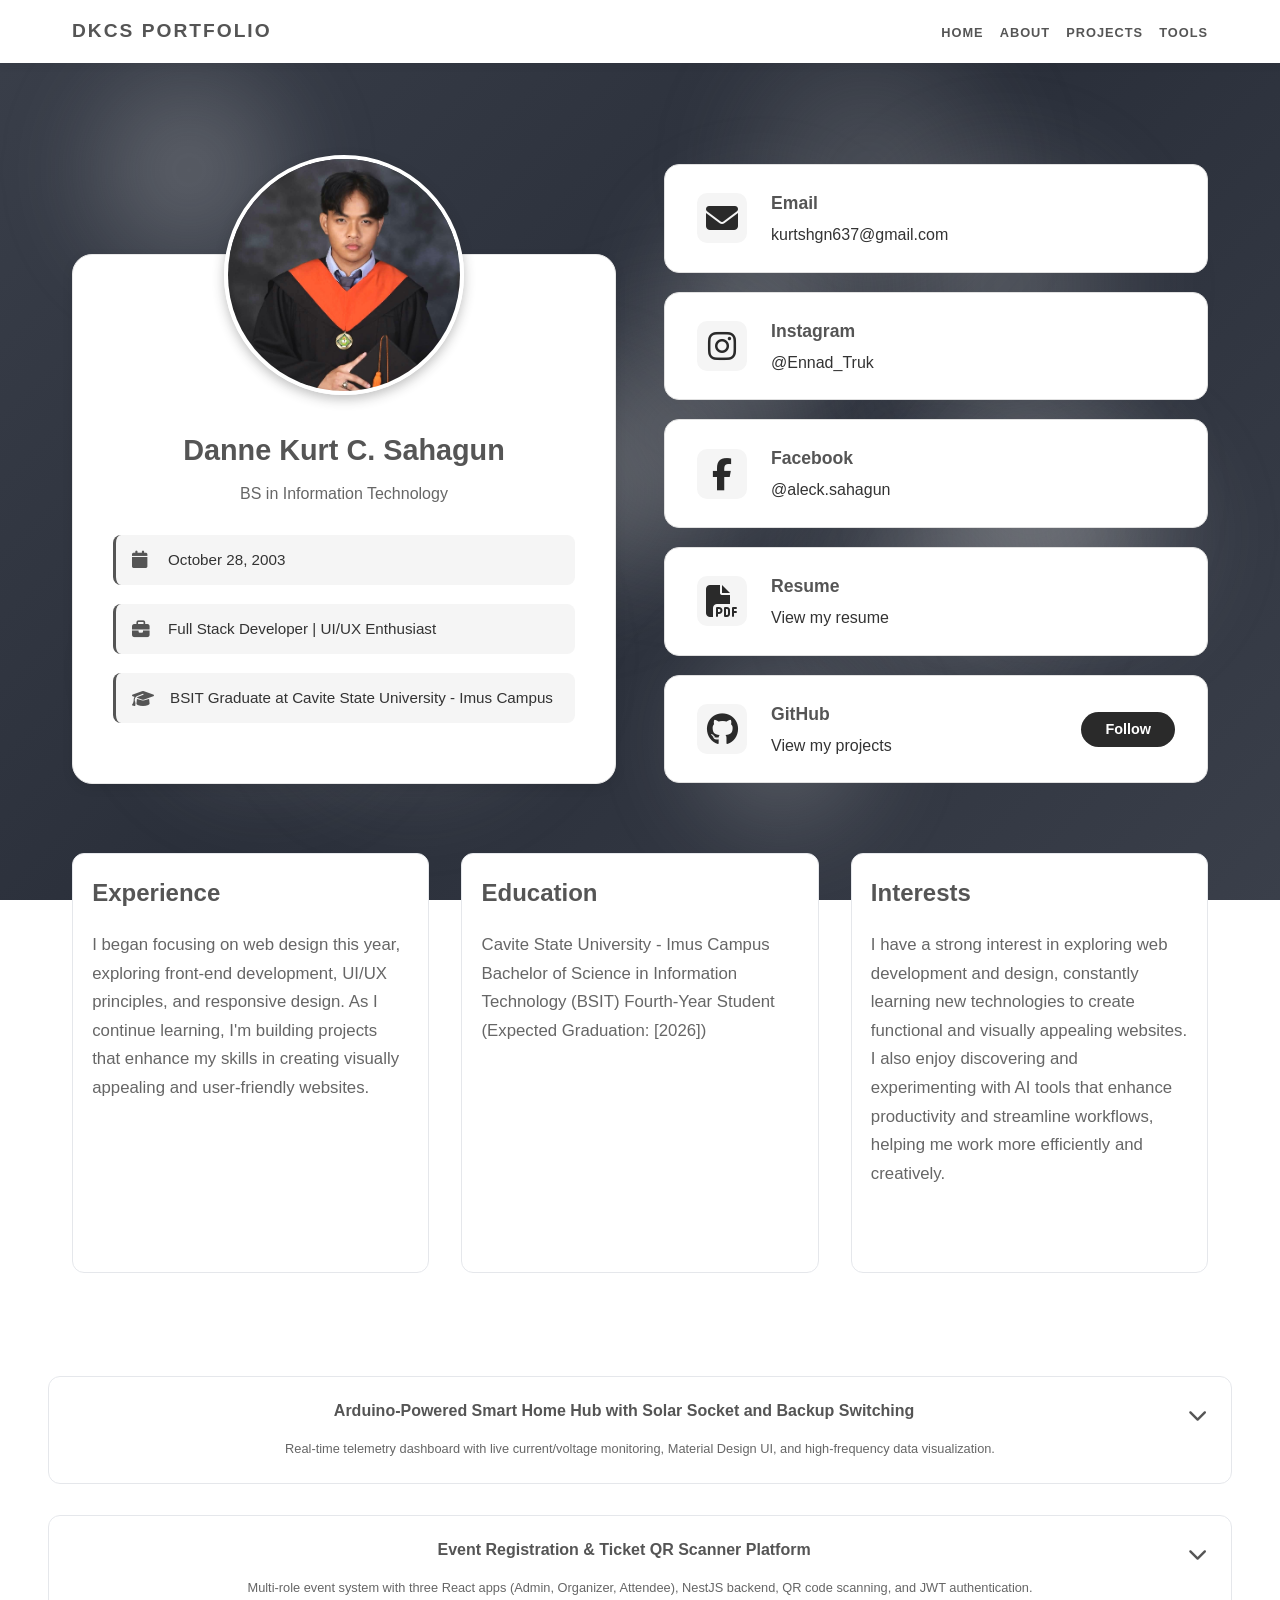
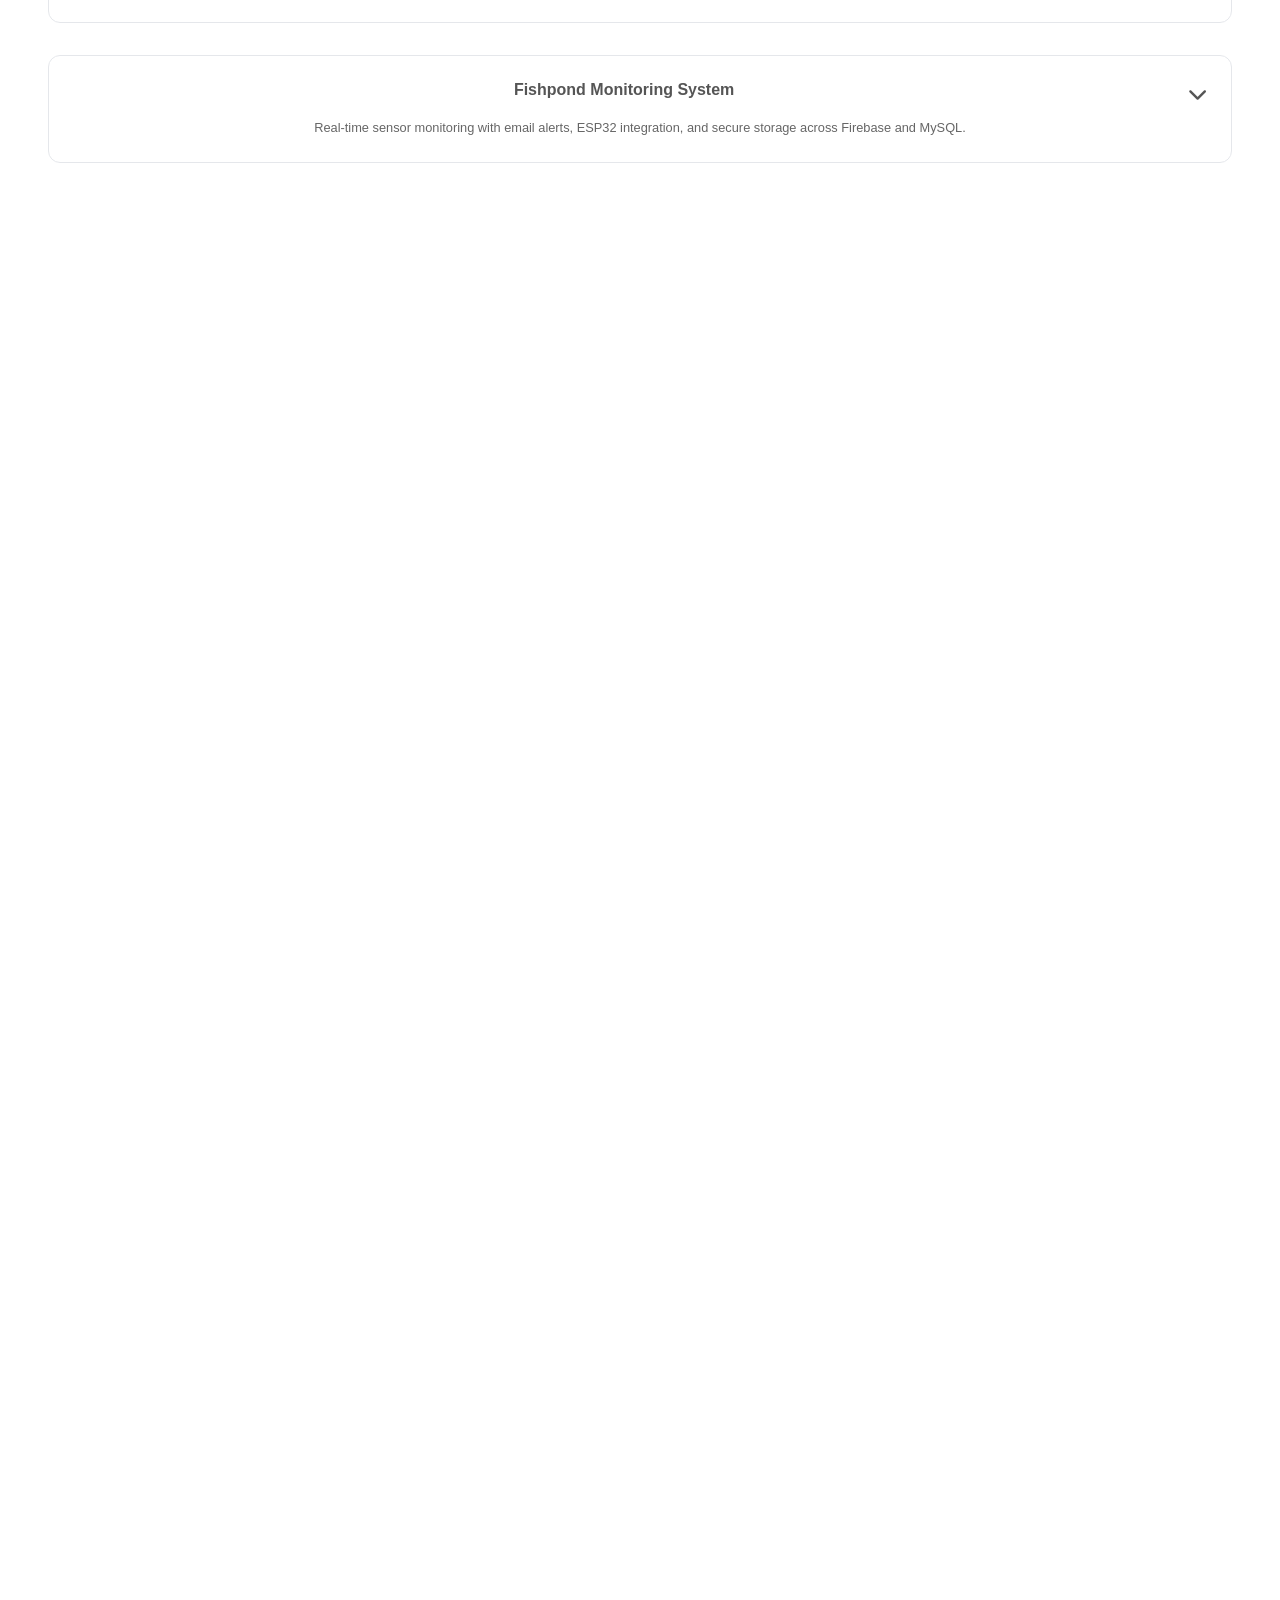
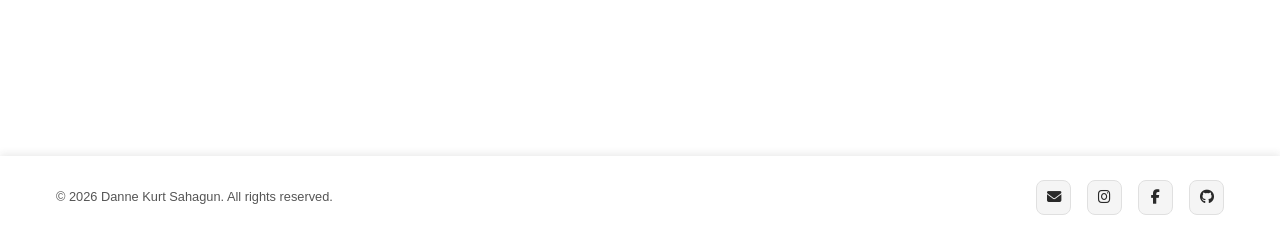
==== commit 1d7ad1cd: "update" ====
--- a/index.html
+++ b/index.html
@@ -1046,5 +1046,20 @@
         }
     </script>
 
+    <!-- Service Worker Registration -->
+    <script>
+        if ('serviceWorker' in navigator) {
+            window.addEventListener('load', () => {
+                navigator.serviceWorker.register('./sw.js')
+                    .then(registration => {
+                        console.log('Service Worker registered successfully:', registration);
+                    })
+                    .catch(error => {
+                        console.warn('Service Worker registration failed:', error);
+                    });
+            });
+        }
+    </script>
+
 </body>
 </html>
--- a/new-styles.css
+++ b/new-styles.css
@@ -63,7 +63,7 @@
     left: 0;
     width: 100%;
     height: 100%;
-    background: linear-gradient(135deg, #2a2a2a 0%, #1a1a1a 100%);
+    background: linear-gradient(135deg, #3a3f4a 0%, #2a2f3a 50%, #3a3f4a 100%);
     z-index: -1;
     overflow: hidden;
 }
@@ -71,156 +71,158 @@
 .floating-particle {
     position: absolute;
     border-radius: 50%;
-    background: radial-gradient(circle, rgba(255, 255, 255, 0.8) 0%, rgba(255, 255, 255, 0) 70%);
-    opacity: 0.3;
-    animation: float 20s infinite ease-in-out;
+    background: radial-gradient(circle, rgba(220, 220, 220, 0.6) 0%, rgba(180, 180, 180, 0.3) 50%, rgba(150, 150, 150, 0) 100%);
+    opacity: 0.5;
+    animation: fogFlow 25s infinite ease-in-out;
     pointer-events: none;
     /* GPU acceleration for smooth animations during scroll */
     will-change: transform;
     transform: translate3d(0, 0, 0);
     backface-visibility: hidden;
     perspective: 1000px;
+    filter: blur(40px);
+    box-shadow: none;
 }
 
 .floating-particle:nth-child(1) {
-    width: 100px;
-    height: 100px;
-    top: 10%;
+    width: 250px;
+    height: 250px;
+    top: 5%;
+    left: 5%;
+    animation-duration: 28s;
+    background: radial-gradient(circle, rgba(240, 240, 240, 0.55) 0%, rgba(200, 200, 200, 0.25) 50%, rgba(160, 160, 160, 0) 100%);
+}
+
+.floating-particle:nth-child(2) {
+    width: 300px;
+    height: 300px;
+    top: 15%;
+    right: 10%;
+    animation-duration: 32s;
+    animation-delay: -5s;
+    background: radial-gradient(circle, rgba(230, 230, 230, 0.5) 0%, rgba(190, 190, 190, 0.22) 50%, rgba(150, 150, 150, 0) 100%);
+}
+
+.floating-particle:nth-child(3) {
+    width: 280px;
+    height: 280px;
+    bottom: 10%;
     left: 10%;
-    animation-duration: 25s;
-    box-shadow: 0 0 50px rgba(100, 200, 255, 0.4);
-}
-
-.floating-particle:nth-child(2) {
-    width: 80px;
-    height: 80px;
-    top: 30%;
+    animation-duration: 36s;
+    animation-delay: -10s;
+    background: radial-gradient(circle, rgba(220, 220, 220, 0.52) 0%, rgba(180, 180, 180, 0.24) 50%, rgba(140, 140, 140, 0) 100%);
+}
+
+.floating-particle:nth-child(4) {
+    width: 260px;
+    height: 260px;
+    top: 45%;
+    right: 5%;
+    animation-duration: 30s;
+    animation-delay: -15s;
+    background: radial-gradient(circle, rgba(235, 235, 235, 0.48) 0%, rgba(195, 195, 195, 0.22) 50%, rgba(155, 155, 155, 0) 100%);
+}
+
+.floating-particle:nth-child(5) {
+    width: 290px;
+    height: 290px;
+    bottom: 20%;
     right: 15%;
-    animation-duration: 30s;
-    animation-delay: -5s;
-    box-shadow: 0 0 40px rgba(150, 150, 255, 0.3);
-}
-
-.floating-particle:nth-child(3) {
-    width: 120px;
-    height: 120px;
-    bottom: 15%;
-    left: 20%;
-    animation-duration: 35s;
-    animation-delay: -10s;
-    box-shadow: 0 0 60px rgba(100, 180, 255, 0.35);
-}
-
-.floating-particle:nth-child(4) {
-    width: 90px;
-    height: 90px;
-    top: 50%;
-    right: 10%;
-    animation-duration: 28s;
-    animation-delay: -15s;
-    box-shadow: 0 0 45px rgba(120, 160, 255, 0.3);
-}
-
-.floating-particle:nth-child(5) {
-    width: 110px;
-    height: 110px;
-    bottom: 25%;
-    right: 25%;
-    animation-duration: 32s;
+    animation-duration: 34s;
     animation-delay: -20s;
-    box-shadow: 0 0 55px rgba(100, 200, 255, 0.3);
+    background: radial-gradient(circle, rgba(225, 225, 225, 0.5) 0%, rgba(185, 185, 185, 0.23) 50%, rgba(145, 145, 145, 0) 100%);
 }
 
 .floating-particle:nth-child(6) {
-    width: 70px;
-    height: 70px;
+    width: 240px;
+    height: 240px;
     top: 20%;
-    right: 30%;
+    left: 50%;
     animation-duration: 27s;
     animation-delay: -8s;
-    box-shadow: 0 0 35px rgba(130, 180, 255, 0.35);
+    background: radial-gradient(circle, rgba(245, 245, 245, 0.58) 0%, rgba(205, 205, 205, 0.26) 50%, rgba(165, 165, 165, 0) 100%);
 }
 
 .floating-particle:nth-child(7) {
-    width: 95px;
-    height: 95px;
+    width: 270px;
+    height: 270px;
+    bottom: 30%;
+    left: 70%;
+    animation-duration: 35s;
+    animation-delay: -12s;
+    background: radial-gradient(circle, rgba(218, 218, 218, 0.52) 0%, rgba(178, 178, 178, 0.24) 50%, rgba(138, 138, 138, 0) 100%);
+}
+
+.floating-particle:nth-child(8) {
+    width: 320px;
+    height: 320px;
+    top: 55%;
+    left: 20%;
+    animation-duration: 31s;
+    animation-delay: -18s;
+    background: radial-gradient(circle, rgba(230, 230, 230, 0.48) 0%, rgba(190, 190, 190, 0.22) 50%, rgba(150, 150, 150, 0) 100%);
+}
+
+.floating-particle:nth-child(9) {
+    width: 310px;
+    height: 310px;
+    top: 2%;
+    right: 20%;
+    animation-duration: 38s;
+    animation-delay: -25s;
+    background: radial-gradient(circle, rgba(215, 215, 215, 0.45) 0%, rgba(175, 175, 175, 0.2) 50%, rgba(135, 135, 135, 0) 100%);
+}
+
+.floating-particle:nth-child(10) {
+    width: 230px;
+    height: 230px;
+    bottom: 5%;
+    right: 30%;
+    animation-duration: 29s;
+    animation-delay: -3s;
+    background: radial-gradient(circle, rgba(235, 235, 235, 0.53) 0%, rgba(195, 195, 195, 0.25) 50%, rgba(155, 155, 155, 0) 100%);
+}
+
+.floating-particle:nth-child(11) {
+    width: 260px;
+    height: 260px;
+    top: 40%;
+    left: 35%;
+    animation-duration: 37s;
+    animation-delay: -22s;
+    background: radial-gradient(circle, rgba(225, 225, 225, 0.49) 0%, rgba(185, 185, 185, 0.23) 50%, rgba(145, 145, 145, 0) 100%);
+}
+
+.floating-particle:nth-child(12) {
+    width: 300px;
+    height: 300px;
     bottom: 35%;
-    left: 5%;
+    right: 35%;
     animation-duration: 33s;
-    animation-delay: -12s;
-    box-shadow: 0 0 50px rgba(110, 160, 255, 0.3);
-}
-
-.floating-particle:nth-child(8) {
-    width: 85px;
-    height: 85px;
-    top: 60%;
-    left: 30%;
-    animation-duration: 29s;
-    animation-delay: -18s;
-    box-shadow: 0 0 42px rgba(140, 190, 255, 0.32);
-}
-
-.floating-particle:nth-child(9) {
-    width: 130px;
-    height: 130px;
-    top: 5%;
-    right: 5%;
-    animation-duration: 36s;
-    animation-delay: -25s;
-    box-shadow: 0 0 65px rgba(100, 210, 255, 0.25);
-}
-
-.floating-particle:nth-child(10) {
-    width: 75px;
-    height: 75px;
-    bottom: 10%;
-    right: 40%;
-    animation-duration: 26s;
-    animation-delay: -3s;
-    box-shadow: 0 0 38px rgba(120, 170, 255, 0.3);
-}
-
-.floating-particle:nth-child(11) {
-    width: 105px;
-    height: 105px;
-    top: 45%;
-    right: 50%;
-    animation-duration: 34s;
-    animation-delay: -22s;
-    box-shadow: 0 0 52px rgba(100, 190, 255, 0.28);
-}
-
-.floating-particle:nth-child(12) {
-    width: 80px;
-    height: 80px;
-    bottom: 40%;
-    right: 8%;
-    animation-duration: 31s;
     animation-delay: -28s;
-    box-shadow: 0 0 40px rgba(150, 200, 255, 0.3);
-}
-
-@keyframes float {
+    background: radial-gradient(circle, rgba(230, 230, 230, 0.51) 0%, rgba(190, 190, 190, 0.24) 50%, rgba(150, 150, 150, 0) 100%);
+}
+
+@keyframes fogFlow {
     0% {
         transform: translate(0, 0) scale(1);
+        opacity: 0.25;
+    }
+    25% {
+        transform: translate(80px, -60px) scale(0.95);
         opacity: 0.3;
     }
-    25% {
-        transform: translate(100px, -100px) scale(1.1);
-        opacity: 0.4;
-    }
     50% {
-        transform: translate(-50px, 150px) scale(0.9);
-        opacity: 0.3;
+        transform: translate(-40px, 120px) scale(1.05);
+        opacity: 0.25;
     }
     75% {
-        transform: translate(150px, 50px) scale(1.05);
-        opacity: 0.35;
+        transform: translate(100px, 30px) scale(0.98);
+        opacity: 0.28;
     }
     100% {
         transform: translate(0, 0) scale(1);
-        opacity: 0.3;
+        opacity: 0.25;
     }
 }
 
@@ -921,13 +923,14 @@
 
 .about-grid {
     display: grid;
-    grid-template-columns: repeat(auto-fit, minmax(280px, 1fr));
+    grid-template-columns: repeat(3, 1fr);
     gap: 2rem;
     margin-bottom: 3rem;
 }
 
 @media (max-width: 768px) {
     .about-grid {
+        grid-template-columns: repeat(3, 1fr);
         gap: 1.2rem;
         margin-bottom: 2rem;
     }
@@ -935,7 +938,8 @@
 
 @media (max-width: 480px) {
     .about-grid {
-        gap: 1rem;
+        grid-template-columns: 1fr;
+        gap: 0.8rem;
         margin-bottom: 1.5rem;
     }
 }
@@ -1667,13 +1671,13 @@
 
 .skills-categories {
     display: grid;
-    grid-template-columns: repeat(auto-fit, minmax(300px, 1fr));
+    grid-template-columns: repeat(2, 1fr);
     gap: 2rem;
 }
 
 @media (max-width: 768px) {
     .skills-categories {
-        grid-template-columns: repeat(auto-fit, minmax(280px, 1fr));
+        grid-template-columns: repeat(2, 1fr);
         gap: 1.2rem;
     }
 }
@@ -2098,11 +2102,6 @@
         margin-bottom: 0.8rem;
     }
 
-    .about-grid {
-        grid-template-columns: 1fr;
-        gap: 1.2rem;
-    }
-
     .about-card {
         padding: 1.5rem;
     }
@@ -2113,7 +2112,7 @@
     }
 
     .skills-categories {
-        grid-template-columns: 1fr;
+        grid-template-columns: repeat(2, 1fr);
         gap: 1.2rem;
     }
 
@@ -2326,13 +2325,13 @@
     }
 
     .project-card.expanded {
-        width: 96%;
+        position: static;
+        width: 100%;
         max-width: 100%;
-        max-height: 80vh;
+        max-height: none;
         padding: 1.2rem;
-        top: 50% !important;
-        left: 50% !important;
-        transform: translate(-50%, -50%) !important;
+        margin: 0;
+        overflow: visible;
     }
 
     .project-gallery {
@@ -2400,11 +2399,6 @@
         font-size: 0.82rem;
     }
 
-    .about-grid {
-        grid-template-columns: 1fr;
-        gap: 1.1rem;
-    }
-
     .about-card {
         padding: 1.2rem;
         border-radius: 10px;
@@ -2423,7 +2417,7 @@
     }
 
     .skills-categories {
-        grid-template-columns: 1fr;
+        grid-template-columns: repeat(2, 1fr);
         gap: 1.1rem;
     }
 
@@ -2569,11 +2563,6 @@
 
     .project-card p {
         font-size: 0.8rem;
-    }
-
-    .about-grid {
-        grid-template-columns: 1fr;
-        gap: 1rem;
     }
 
     .about-card {
@@ -2910,11 +2899,6 @@
         gap: 1rem;
     }
 
-    .about-grid {
-        grid-template-columns: 1fr;
-        gap: 0.8rem;
-    }
-
     .about-card {
         padding: 1rem;
     }
@@ -3180,10 +3164,6 @@
         margin: 1.2rem auto !important;
     }
 
-    .about-grid {
-        gap: 0.8rem;
-    }
-
     .about-card {
         padding: 0.95rem;
         border-radius: 8px;
@@ -3284,7 +3264,7 @@
     }
 
 
-/* ============ MOBILE OVERRIDES (FINAL CASCADE) ============ */
+/* ============ RESPONSIVE OVERRIDES & CLEANUP ============ */
 @media (max-width: 768px) {
     .container,
     .about-section,
@@ -3301,123 +3281,25 @@
         gap: 1.2rem;
     }
 
-    .project-card {
-        width: 100%;
-        max-width: 100%;
-        text-align: center;
-        padding: 1.2rem;
-        border-radius: 10px;
-    }
-
-    .project-header {
-        align-items: center;
-    }
-
-    .project-header h4 {
-        text-align: center;
-        word-break: break-word;
-    }
-
-    .project-summary {
-        text-align: center;
-        line-height: 1.5;
-    }
-
-    /* Keep collapsed cards clean and compact on mobile */
-    .project-card:not(.expanded) {
-        overflow: hidden;
-    }
-
     .project-card:not(.expanded) .project-gallery,
     .project-card:not(.expanded) .project-details {
         display: none !important;
         max-height: 0 !important;
-        opacity: 0 !important;
-        margin: 0 !important;
-        padding: 0 !important;
-    }
-
-    .project-gallery {
-        grid-template-columns: repeat(2, minmax(0, 1fr));
     }
 
     .project-card.expanded {
-        position: fixed;
-        top: 72px !important;
-        left: 1rem !important;
-        right: 1rem;
-        bottom: 1rem;
-        width: auto;
-        max-width: none;
-        max-height: none;
+        position: static;
+        width: 100%;
+        max-width: 100%;
         margin: 0;
-        transform: none !important;
-        overflow-y: auto;
-        overflow-x: hidden;
-        z-index: 3000;
-        border-radius: 12px;
+        overflow: visible;
         padding: 1.2rem;
         background: #ffffff;
-    }
-
-    .project-card.expanded .project-header {
-        position: sticky;
-        top: 0;
-        z-index: 2;
-        background: #ffffff;
-        padding-bottom: 0.7rem;
-    }
-
-    .project-card.expanded .project-close-btn {
-        position: absolute;
-        top: 1rem;
-        right: 1rem;
-        font-size: 1.5rem;
-        line-height: 1;
-    }
-
-    .project-card.expanded .project-gallery {
-        grid-template-columns: 1fr;
-        max-height: none;
-        gap: 0.8rem;
-        margin: 1rem 0;
-        padding: 0.3rem 0;
-    }
-
-    /* Keep previews smaller in expanded view; modal is for full size */
-    .project-card.expanded .gallery-image-wrapper {
-        min-height: 180px;
-        max-height: 200px;
-        border-radius: 8px;
-    }
-
-    .project-card.expanded .project-details {
-        grid-template-columns: 1fr;
-        gap: 1.1rem;
-        max-height: none;
-    }
-
-    .gallery-image-wrapper {
-        aspect-ratio: auto;
-        min-height: 240px;
-        display: flex;
-        align-items: center;
-        justify-content: center;
-        background: #111111;
-        border-radius: 8px;
-    }
-
-    .gallery-image {
-        object-fit: contain;
-        width: 100%;
-        height: 100%;
-        padding: 0.4rem;
     }
 
     .footer {
         width: 100%;
         position: static;
-        left: auto;
         margin: 3rem 0 0;
         padding: 1.5rem 0;
     }
@@ -3426,29 +3308,22 @@
         padding: 0 1rem;
         flex-direction: column;
         justify-content: center;
-        align-items: center;
         text-align: center;
-        gap: 1rem;
-    }
-
-    .footer-content p {
-        font-size: 0.85rem;
-        margin: 0;
-    }
-
-    .footer-socials {
-        gap: 1rem;
-    }
-
-    .footer-icon {
-        width: 36px;
-        height: 36px;
-        font-size: 0.95rem;
+    }
+
+    body.project-modal-open #projects .project-card.expanded {
+        position: static !important;
+        width: 100% !important;
+        height: auto !important;
+        margin: 0 !important;
+        border-radius: 10px !important;
+        z-index: auto !important;
+        background: #ffffff !important;
+        overflow: visible !important;
     }
 }
 
 @media (max-width: 480px) {
-    /* Socials: use dedicated mobile row, hide desktop cards */
     .socials .info-cards-stack {
         display: none !important;
     }
@@ -3459,7 +3334,6 @@
         margin-top: 0.8rem;
         gap: 0.35rem;
         justify-content: space-between;
-        align-items: center;
     }
 
     .socials .mobile-social-link {
@@ -3479,44 +3353,11 @@
         padding: 0.5rem;
     }
 
-    .socials .mobile-social-link:hover,
-    .socials .mobile-social-link:focus-visible,
-    .socials .mobile-social-link:active {
+    .socials .mobile-social-link:hover {
         background: #2a2a2a;
         color: #ffffff;
         border-color: #2a2a2a;
         transform: translateY(-2px);
-    }
-
-    .navbar {
-        padding: 0.8rem 0;
-        background: #ffffff;
-    }
-
-    .nav-container {
-        gap: 0.8rem;
-        flex-wrap: wrap;
-    }
-
-    .nav-links {
-        width: 100%;
-        justify-content: center;
-        flex-wrap: wrap;
-        gap: 0.75rem;
-        margin: 0;
-    }
-
-    .nav-links a {
-        font-size: 0.75rem;
-        letter-spacing: 0.8px;
-        font-weight: 700;
-        padding: 0.4rem 0.6rem;
-    }
-
-    .nav-signature {
-        font-size: 1.05rem;
-        letter-spacing: 1px;
-        font-weight: 700;
     }
 
     .container {
@@ -3524,72 +3365,6 @@
         padding-left: 0.7rem;
         padding-right: 0.7rem;
         gap: 1.2rem;
-    }
-
-    .profile-card {
-        padding: 1.5rem 1.1rem 1.2rem;
-        border-radius: 16px;
-        margin: 0 auto;
-        box-shadow: 0 4px 12px rgba(0, 0, 0, 0.08);
-    }
-
-    .profile-cover {
-        width: 100vw;
-        margin: -1.5rem calc(-50vw + 50%) 0;
-        aspect-ratio: 2.5 / 1;
-    }
-
-    .profile-image-wrapper {
-        width: 140px;
-        height: 140px;
-        margin: -70px auto 1.2rem;
-        border-width: 4px;
-        z-index: 1001;
-    }
-
-    .profile-full-name {
-        font-size: 1.4rem;
-        line-height: 1.3;
-        margin-bottom: 0.4rem;
-        font-weight: 700;
-        color: #333333;
-    }
-
-    .profile-degree {
-        font-size: 0.9rem;
-        margin-bottom: 1.2rem;
-        color: #666666;
-        font-weight: 500;
-    }
-
-    .profile-info-item {
-        border-left: 3px solid #2a2a2a;
-        border-radius: 6px;
-        padding: 0.7rem 0.8rem;
-        margin-bottom: 0.8rem;
-        background: #f9f9f9;
-        font-size: 0.85rem;
-    }
-
-    .profile-info-item i {
-        font-size: 0.95rem;
-        color: #2a2a2a;
-    }
-
-    .profile-info-item span {
-        font-size: 0.85rem;
-        line-height: 1.4;
-        color: #333333;
-    }
-
-    /* socials are handled by `.socials .mobile-social-row` only on phone */
-
-    .section-title {
-        font-size: 1.25rem;
-        margin-bottom: 1.2rem;
-        font-weight: 700;
-        letter-spacing: 0.5px;
-        color: #ffffff;
     }
 
     .about-section,
@@ -3600,58 +3375,10 @@
         padding-right: 0.7rem;
     }
 
-    .about-grid {
-        gap: 1rem;
-        margin-bottom: 1.5rem;
-    }
-
     .about-card {
         padding: 1.2rem;
         border-radius: 12px;
         min-height: auto;
-        box-shadow: 0 2px 8px rgba(0, 0, 0, 0.05);
-    }
-
-    .about-card h3 {
-        font-size: 1rem;
-        font-weight: 700;
-        margin-bottom: 0.7rem;
-    }
-
-    .about-card p {
-        font-size: 0.85rem;
-        line-height: 1.6;
-        color: #555555;
-    }
-
-    .skill-category {
-        padding: 1.2rem;
-        border-left: 3px solid #555555;
-        min-height: auto;
-    }
-
-    .about-card h3,
-    .category-header h3 {
-        font-size: 0.9rem;
-    }
-
-    .about-card p {
-        font-size: 0.76rem;
-        line-height: 1.5;
-    }
-
-    .tech-grid-category {
-        grid-template-columns: repeat(3, minmax(0, 1fr));
-        gap: 0.5rem;
-    }
-
-    .tech-item-fb img {
-        width: 28px;
-        height: 28px;
-    }
-
-    .tech-item-fb span {
-        font-size: 0.58rem;
     }
 
     .project-card {
@@ -3660,64 +3387,17 @@
     }
 
     .project-card.expanded {
-        position: fixed !important;
-        top: 0 !important;
-        left: 0 !important;
-        right: 0 !important;
-        bottom: 0 !important;
-        width: 100vw !important;
-        max-width: 100vw !important;
-        max-height: 100dvh !important;
-        height: 100dvh !important;
+        position: static !important;
+        width: 100% !important;
+        max-width: 100% !important;
+        max-height: none !important;
+        height: auto !important;
         margin: 0 !important;
-        border-radius: 0 !important;
-        padding: 4.2rem 0.75rem 1rem !important;
+        border-radius: 8px !important;
+        padding: 1rem 0.75rem !important;
         background: #ffffff;
-        z-index: 1001 !important;
-        overflow-y: auto;
-    }
-
-    #projects .project-card.expanded .project-header {
-        position: sticky;
-        top: 0;
-        background: #ffffff;
-        z-index: 2;
-        padding: 0.2rem 0 0.5rem;
-    }
-
-    #projects .project-card.expanded .project-close-btn {
-        position: absolute;
-        right: 0.2rem;
-        top: -0.1rem;
-        font-size: 1.6rem;
-        line-height: 1;
-        z-index: 3;
-        padding: 0.15rem 0.35rem;
-        background: #ffffff;
-        border-radius: 6px;
-    }
-
-    .project-card h4 {
-        font-size: 0.92rem;
-        line-height: 1.35;
-    }
-
-    .project-summary {
-        font-size: 0.78rem;
-        line-height: 1.4;
-    }
-
-    .gallery-image-wrapper {
-        min-height: 135px;
-    }
-
-    .project-card.expanded .gallery-image-wrapper {
-        min-height: 120px;
-        max-height: 140px;
-    }
-
-    .gallery-image {
-        padding: 0.25rem;
+        z-index: 100 !important;
+        overflow: visible !important;
     }
 
     .footer {
@@ -3725,110 +3405,14 @@
         margin-right: 0;
         margin-bottom: 0;
         margin-top: 1.2rem;
-        display: block;
-        visibility: visible;
-        opacity: 1;
-    }
-
-    .footer-content p {
-        font-size: 0.74rem;
-    }
-}
-
-/* Modal isolation: prevent Projects/Tools overlap on mobile */
-@media (max-width: 768px) {
-    body.project-modal-open {
-        overflow: hidden !important;
-    }
-
-    body.project-modal-open #projects {
-        position: relative;
-        z-index: 9997;
-    }
-
-    body.project-modal-open #projects .project-backdrop {
-        display: block !important;
-        z-index: 9998 !important;
-    }
-
-    body.project-modal-open #projects .project-card.expanded {
-        position: fixed !important;
-        inset: 0 !important;
-        width: 100vw !important;
-        max-width: 100vw !important;
-        height: 100dvh !important;
-        max-height: 100dvh !important;
-        margin: 0 !important;
-        border-radius: 0 !important;
-        z-index: 9999 !important;
-        background: #ffffff !important;
-        overflow-y: auto !important;
-        overflow-x: hidden !important;
-    }
-
-    /* Hide non-project sections while project modal is open */
-    body.project-modal-open #skills,
-    body.project-modal-open #about,
-    body.project-modal-open .footer {
-        visibility: hidden !important;
-        pointer-events: none !important;
     }
 }
 
 @media (max-width: 360px) {
-    .socials .mobile-social-row {
-        gap: 0.15rem;
-    }
-
-    .socials .mobile-social-link {
-        height: 48px;
-        font-size: 1.3rem;
-    }
-
     .container {
         margin-top: 4.75rem;
         padding-left: 0.45rem;
         padding-right: 0.45rem;
-    }
-
-    .project-card {
-        padding: 0.8rem;
-    }
-
-    .project-card.expanded {
-        padding: 3.9rem 0.55rem 0.8rem !important;
-    }
-
-    /* socials are handled by `.socials .mobile-social-row` only on phone */
-
-    .nav-signature {
-        font-size: 0.9rem;
-    }
-
-    .profile-full-name {
-        font-size: 1.45rem;
-    }
-
-    .profile-image-wrapper {
-        margin: -76px auto 1rem;
-    }
-
-    .profile-degree {
-        font-size: 0.86rem;
-    }
-
-    .profile-info-item span {
-        font-size: 0.8rem;
-    }
-
-    .section-title {
-        font-size: 0.98rem;
-    }
-
-    .about-card p,
-    .project-summary,
-    .detail-section li {
-        font-size: 0.72rem;
     }
 
     .about-section,
@@ -3839,173 +3423,15 @@
         padding-right: 0.45rem;
     }
 
-    .about-grid {
-        gap: 0.55rem;
-    }
-
-    .about-card,
-    .skill-category {
-        min-height: auto;
-        padding: 0.72rem;
+    .project-card {
+        padding: 0.8rem;
+    }
+
+    .project-card.expanded {
+        padding: 1rem 0.55rem !important;
     }
 
     .footer {
         margin-top: 1rem;
     }
-
-    .project-card:not(.expanded) .project-gallery,
-    .project-card:not(.expanded) .project-details {
-        display: none !important;
-    }
-
-    .project-card.expanded .project-gallery {
-        grid-template-columns: 1fr;
-        max-height: none;
-    }
-
-    .gallery-image-wrapper {
-        min-height: 120px;
-        aspect-ratio: auto;
-    }
-
-    .project-card.expanded .gallery-image-wrapper {
-        min-height: 105px;
-        max-height: 125px;
-    }
-
-    .gallery-image {
-        height: 100%;
-        object-fit: contain;
-        padding: 0.2rem;
-    }
-}
-
-/* (cleaned) mobile socials/footer rules are scoped under `.socials` earlier */
-
-/* =========================================================
-   CONTENT-SCOPED MAINTENANCE LAYER (final source of truth)
-   Keeps section styles isolated to avoid cross-overlap.
-   ========================================================= */
-
-/* Home / profile */
-#home.container {
-    width: min(1200px, 100%);
-}
-
-#home .profile-card {
-    background: #ffffff;
-    border: 1px solid #e8e8e8;
-}
-
-/* Socials: isolated from generic card/footer styles */
-#home .socials {
-    width: 100%;
-}
-
-#home .socials .mobile-social-row {
-    display: none;
-}
-
-/* Projects: keep project-only behavior inside projects section */
-#projects .project-backdrop {
-    z-index: 900;
-}
-
-#projects .project-card.expanded {
-    z-index: 999;
-}
-
-/* Skills section scope */
-#skills .skill-category {
-    background: #ffffff;
-    border: 1px solid #e5e7eb;
-}
-
-/* Footer: isolated, always in normal flow */
-footer.footer {
-    display: block;
-    position: relative;
-    width: 100%;
-    clear: both;
-}
-
-@media (max-width: 768px) {
-    /* Footer always visible after content on mobile/tablet */
-    footer.footer {
-        margin-top: 1rem !important;
-        padding: 0.9rem 0 !important;
-        opacity: 1 !important;
-        visibility: visible !important;
-    }
-
-    footer.footer .footer-container {
-        max-width: 100%;
-        margin: 0 auto;
-        padding: 0 0.8rem !important;
-        display: flex;
-        flex-direction: column;
-        align-items: center;
-        justify-content: center;
-        text-align: center;
-        gap: 0.6rem;
-    }
-}
-
-@media (max-width: 480px) {
-    /* Socials: mobile row only */
-    #home .socials .info-cards-stack {
-        display: none !important;
-    }
-
-    #home .socials .mobile-social-row {
-        display: flex !important;
-        flex-direction: row;
-        flex-wrap: nowrap;
-        align-items: center;
-        justify-content: space-between;
-        gap: 0.2rem;
-        width: 100%;
-        margin-top: 0.5rem;
-    }
-
-    #home .socials .mobile-social-link {
-        flex: 1 1 0;
-        min-width: 0;
-        height: 60px;
-        border-radius: 7px;
-        background: #ffffff;
-        border: 1px solid #dcdcdc;
-        color: #2a2a2a;
-        display: inline-flex;
-        align-items: center;
-        justify-content: center;
-        text-decoration: none;
-        font-size: 1.6rem;
-        line-height: 1;
-        transition: all 0.2s ease;
-    }
-
-    #home .socials .mobile-social-link:hover,
-    #home .socials .mobile-social-link:focus-visible,
-    #home .socials .mobile-social-link:active {
-        background: #2a2a2a;
-        color: #ffffff;
-        border-color: #2a2a2a;
-    }
-
-    /* Improve bottom reachability so footer appears */
-    #skills {
-        margin-bottom: 0.8rem;
-    }
-}
-
-@media (max-width: 360px) {
-    #home .socials .mobile-social-row {
-        gap: 0.15rem;
-    }
-
-    #home .socials .mobile-social-link {
-        height: 48px;
-        font-size: 1.3rem;
-    }
-}
+}
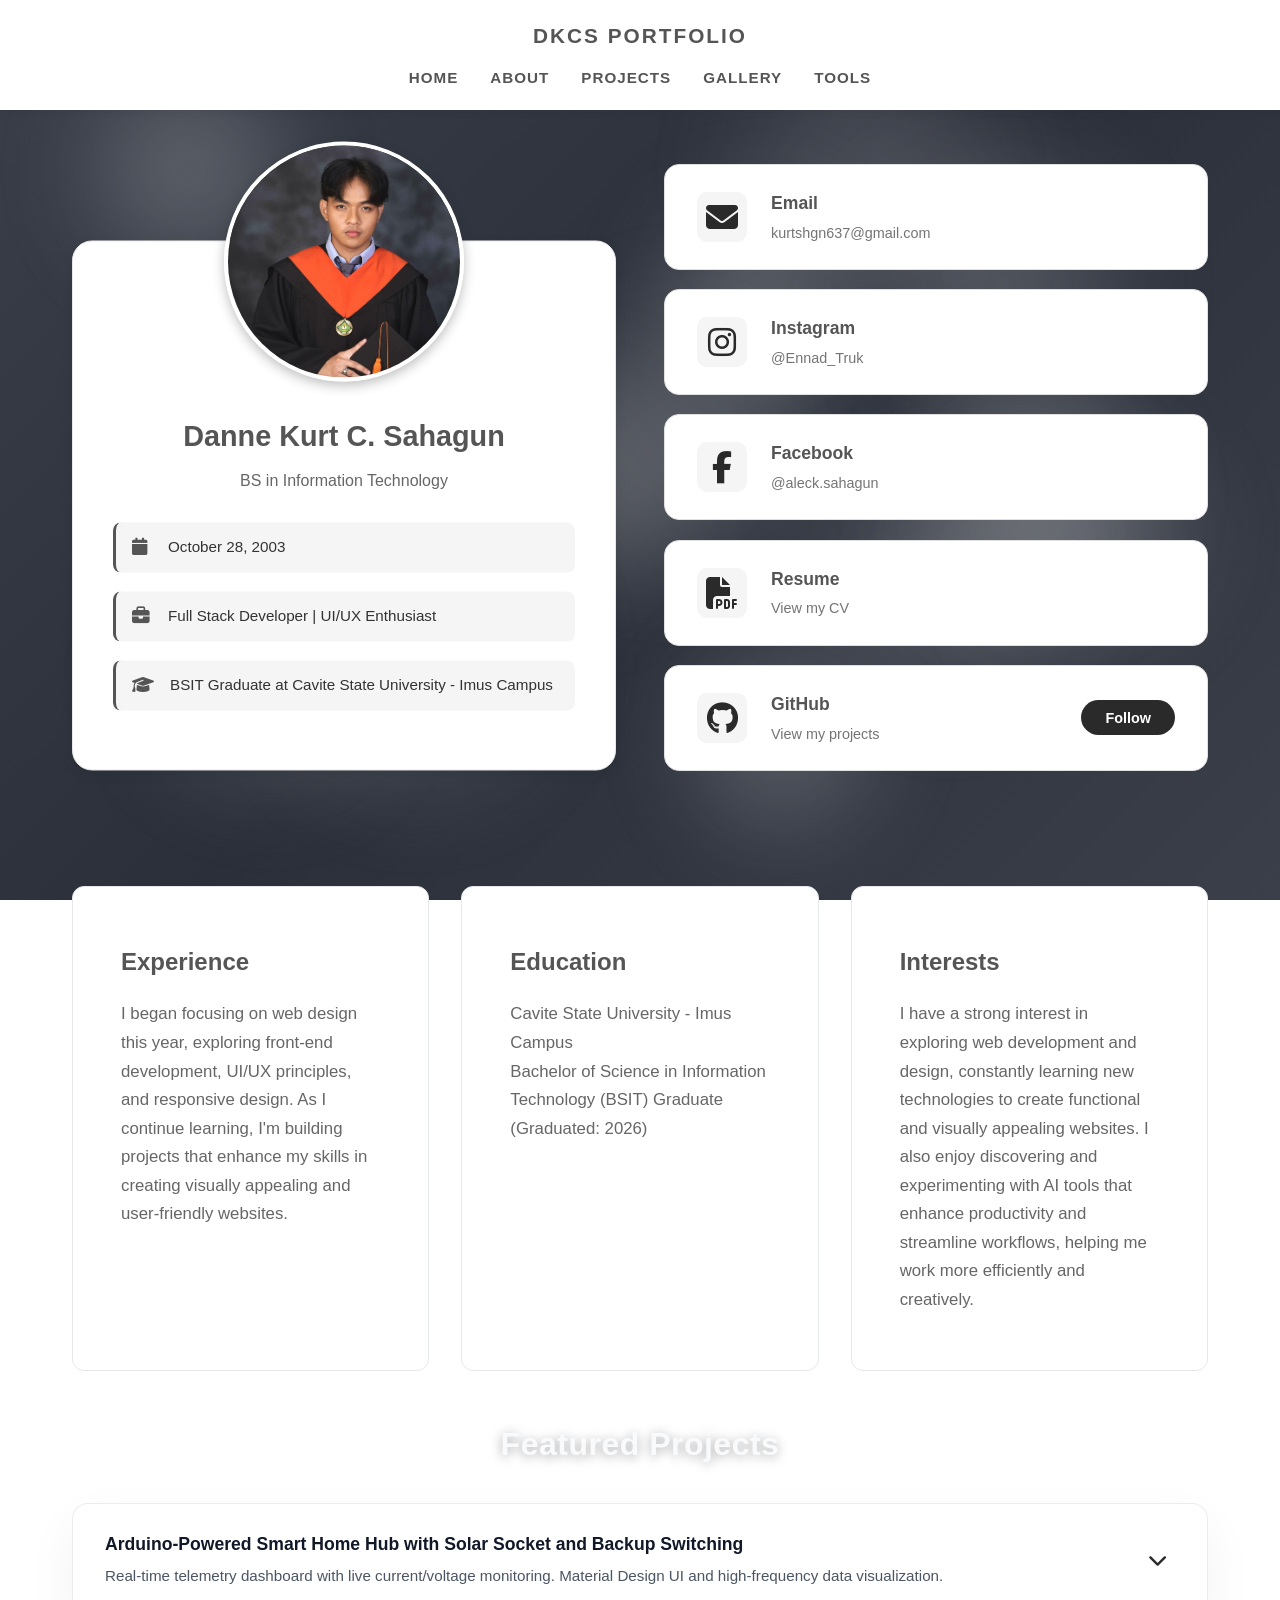
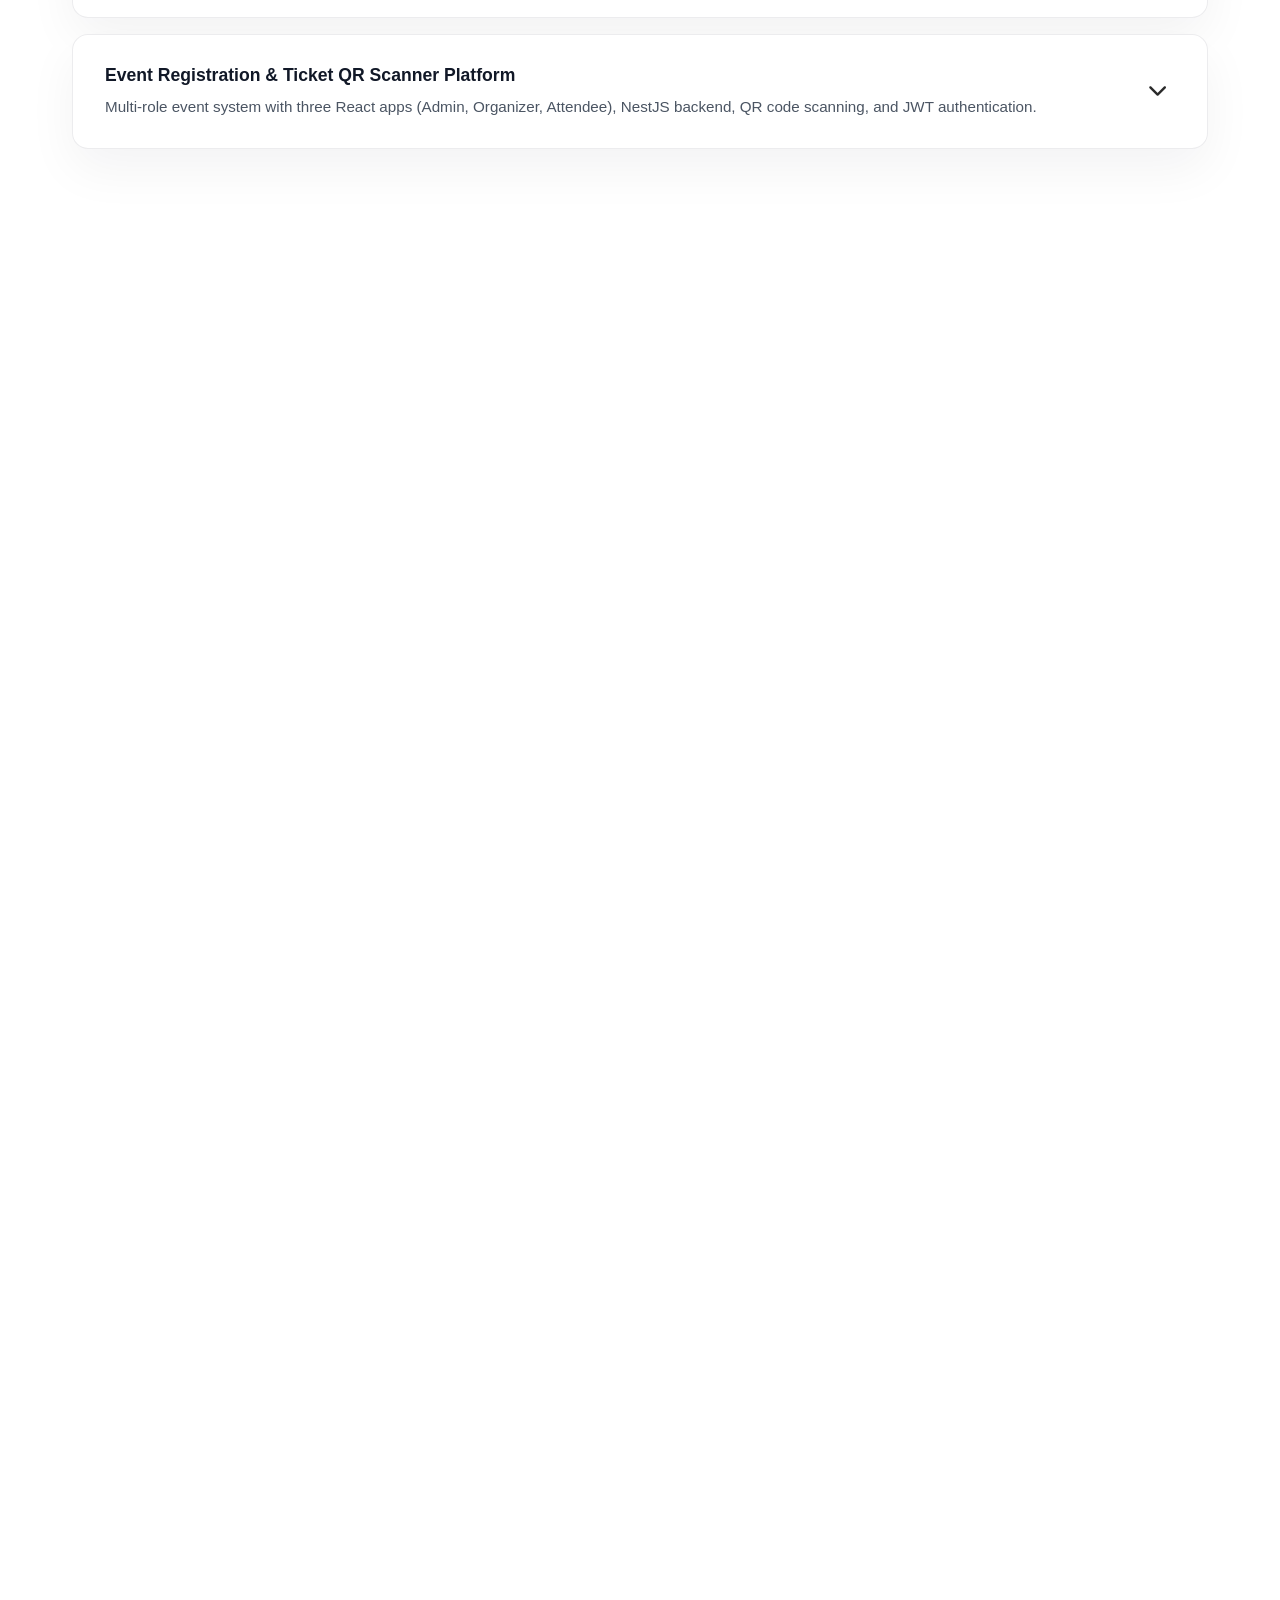
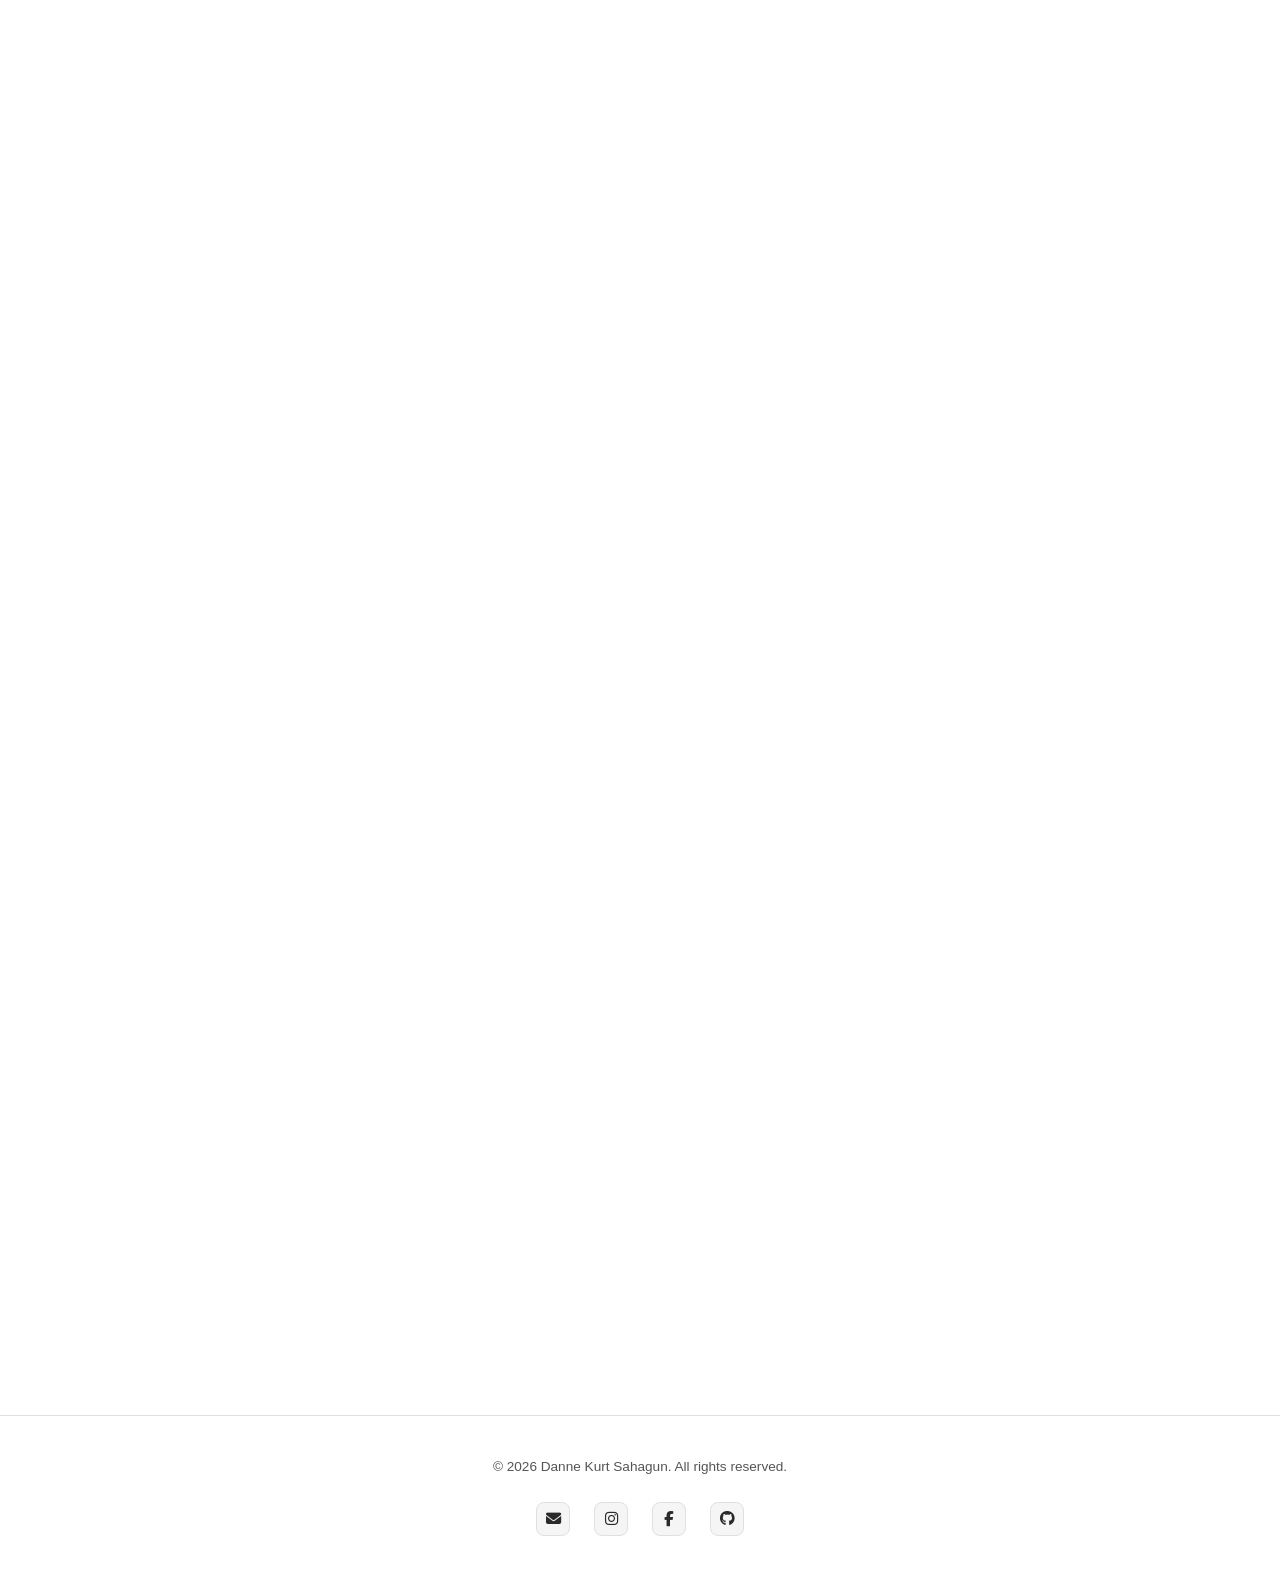
==== commit 2085ea92: "updated port" ====
--- a/index.html
+++ b/index.html
@@ -44,7 +44,7 @@
     <title>Danne Kurt Sahagun - Full Stack Developer</title>
     
     <link rel="stylesheet" href="https://cdnjs.cloudflare.com/ajax/libs/font-awesome/6.5.1/css/all.min.css" integrity="sha512-DTOQO9RWCH3ppGqcWaEA1BIZOC6xxalwEsw9c2QQeAIftl+Vegovlnee1c9QX4TctnWMn13TZye+giMm8e2LwA==" crossorigin="anonymous" referrerpolicy="no-referrer">
-    <link rel="stylesheet" href="new-styles.css">
+    <link rel="stylesheet" href="styles.css">
     
     <!-- MQTT.js Library (async) -->
     <script async src="https://cdn.jsdelivr.net/npm/mqtt@4.3.7/dist/mqtt.min.js"></script>
@@ -88,6 +88,7 @@
                 <li><a href="#home">Home</a></li>
                 <li><a href="#about">About</a></li>
                 <li><a href="#projects">Projects</a></li>
+                <li><a href="#gallery">Gallery</a></li>
                 <li><a href="#skills">Tools</a></li>
             </ul>
         </div>
@@ -132,10 +133,10 @@
                 <a href="https://www.facebook.com/aleck.sahagun" target="_blank" rel="noopener noreferrer" class="mobile-social-link" title="Facebook">
                     <i class="fab fa-facebook-f"></i>
                 </a>
-                <a href="#resume" class="mobile-social-link" title="Resume">
+                <a href="Official CV.pdf" target="_blank" rel="noopener noreferrer" class="mobile-social-link" title="Resume">
                     <i class="fas fa-file-pdf"></i>
                 </a>
-                <a href="https://github.com" target="_blank" rel="noopener noreferrer" class="mobile-social-link" title="GitHub">
+                <a href="https://github.com/Dangkoy" target="_blank" rel="noopener noreferrer" class="mobile-social-link" title="GitHub">
                     <i class="fab fa-github"></i>
                 </a>
             </div>
@@ -179,19 +180,19 @@
             </a>
 
             <!-- Resume Card -->
-            <a href="#resume" class="info-card resume-card">
+            <a href="Official CV.pdf" target="_blank" rel="noopener noreferrer" class="info-card resume-card">
                 <div class="card-icon">
                     <i class="fas fa-file-pdf"></i>
                 </div>
                 <div class="card-content">
                     <h3>Resume</h3>
-                    <p>View my resume</p>
+                    <p>View my CV</p>
                 </div>
                 <i class="fas fa-arrow-up-right"></i>
             </a>
 
             <!-- GitHub Card -->
-            <a href="https://github.com" target="_blank" rel="noopener noreferrer" class="info-card github-card">
+            <a href="https://github.com/Dangkoy" target="_blank" rel="noopener noreferrer" class="info-card github-card">
                 <div class="card-icon">
                     <i class="fab fa-github"></i>
                 </div>
@@ -216,7 +217,7 @@
             </div>
             <div class="about-card">
                 <h3>Education</h3>
-                <p>Cavite State University - Imus Campus<br>Bachelor of Science in Information Technology (BSIT) Fourth-Year Student<br>(Expected Graduation: [2026])</p>
+                <p>Cavite State University - Imus Campus<br>Bachelor of Science in Information Technology (BSIT) Graduate<br>(Graduated: 2026)</p>
             </div>
             <div class="about-card">
                 <h3>Interests</h3>
@@ -227,483 +228,352 @@
 
     <section id="projects" class="projects-section">
         <h2 class="section-title">Featured Projects</h2>
-        <div class="projects-grid">
-            <div class="project-backdrop" onclick="closeProjectCard(document.querySelector('.project-card.expanded'))"></div>
-            <div class="project-card" onclick="toggleProjectCard(this)">
-                <div class="project-header">
-                    <h4>Arduino-Powered Smart Home Hub with Solar Socket and Backup Switching</h4>
-                    <i class="fas fa-chevron-down project-chevron"></i>
-                    <button class="project-close-btn" onclick="closeProjectCard(this.closest('.project-card'), event)" title="Close">&times;</button>
-                </div>
-                <p class="project-summary">Real-time telemetry dashboard with live current/voltage monitoring, Material Design UI, and high-frequency data visualization.</p>
-                <div class="project-gallery">
-                    <div class="gallery-image-wrapper">
-                        <img src="arduino/gui.png" alt="Smart Home - GUI" class="gallery-image" loading="lazy" width="300" height="300">
-                        <div class="gallery-label">GUI Interface</div>
+        <div class="projects-accordion">
+            <article class="project-accordion-item">
+                <div class="project-accordion-header">
+                    <div class="project-accordion-content">
+                        <h4 class="project-accordion-title">Arduino-Powered Smart Home Hub with Solar Socket and Backup Switching</h4>
+                        <p class="project-accordion-description">Real-time telemetry dashboard with live current/voltage monitoring. Material Design UI and high-frequency data visualization.</p>
                     </div>
-                    <div class="gallery-image-wrapper">
-                        <img src="arduino/grid.jpg" alt="Smart Home - Grid Layout" class="gallery-image" loading="lazy" width="300" height="300">
-                        <div class="gallery-label">Grid Layout</div>
+                    <div class="project-accordion-toggle">
+                        <i class="fas fa-chevron-down"></i>
                     </div>
-                    <div class="gallery-image-wrapper">
-                        <img src="arduino/sample_room.jpg" alt="Smart Home - Room Setup" class="gallery-image" loading="lazy" width="300" height="300">
-                        <div class="gallery-label">Room Setup</div>
+                </div>
+                <div class="project-accordion-body">
+                    <div class="project-body-content">
+                        <h5>Key Features:</h5>
+                        <ul class="project-features">
+                            <li>ESP32 + MQTT + REST integration</li>
+                            <li>Live current, voltage, and status tracking</li>
+                            <li>Solar power management and relay automation</li>
+                        </ul>
+                        <div class="project-tags">
+                            <span class="project-tag">Arduino</span>
+                            <span class="project-tag">MQTT</span>
+                            <span class="project-tag">Firebase</span>
+                        </div>
                     </div>
-                    <div class="gallery-image-wrapper">
-                        <img src="arduino/mounted_devices.jpg" alt="Smart Home - Mounted Devices" class="gallery-image" loading="lazy" width="300" height="300">
-                        <div class="gallery-label">Mounted Devices</div>
+                </div>
+            </article>
+
+            <article class="project-accordion-item">
+                <div class="project-accordion-header">
+                    <div class="project-accordion-content">
+                        <h4 class="project-accordion-title">Event Registration & Ticket QR Scanner Platform</h4>
+                        <p class="project-accordion-description">Multi-role event system with three React apps (Admin, Organizer, Attendee), NestJS backend, QR code scanning, and JWT authentication.</p>
                     </div>
-                    <div class="gallery-image-wrapper">
-                        <img src="arduino/wiring.jpg" alt="Smart Home - Wiring Diagram" class="gallery-image" loading="lazy" width="300" height="300">
-                        <div class="gallery-label">Wiring Diagram</div>
+                    <div class="project-accordion-toggle">
+                        <i class="fas fa-chevron-down"></i>
                     </div>
-                    <div class="gallery-image-wrapper">
-                        <img src="arduino/manager.jpg" alt="Smart Home - Device Manager" class="gallery-image" loading="lazy" width="300" height="300">
-                        <div class="gallery-label">Device Manager</div>
+                </div>
+                <div class="project-accordion-body">
+                    <div class="project-body-content">
+                        <h5>Key Features:</h5>
+                        <ul class="project-features">
+                            <li>Admin, organizer, and attendee workflows</li>
+                            <li>QR ticket generation and secure check-in</li>
+                            <li>Role-based access control with analytics</li>
+                        </ul>
+                        <div class="project-tags">
+                            <span class="project-tag">React</span>
+                            <span class="project-tag">NestJS</span>
+                            <span class="project-tag">MySQL</span>
+                        </div>
                     </div>
-                    <div class="gallery-image-wrapper">
-                        <img src="arduino/security.jpg" alt="Smart Home - Security Settings" class="gallery-image" loading="lazy" width="300" height="300">
-                        <div class="gallery-label">Security Settings</div>
+                </div>
+            </article>
+
+            <article class="project-accordion-item">
+                <div class="project-accordion-header">
+                    <div class="project-accordion-content">
+                        <h4 class="project-accordion-title">Fishpond Monitoring System</h4>
+                        <p class="project-accordion-description">Real-time sensor monitoring with email alerts, ESP32 integration, and secure storage across Firebase and MySQL.</p>
                     </div>
-                    <div class="gallery-image-wrapper">
-                        <img src="arduino/settings.jpg" alt="Smart Home - Settings" class="gallery-image" loading="lazy" width="300" height="300">
-                        <div class="gallery-label">Settings</div>
+                    <div class="project-accordion-toggle">
+                        <i class="fas fa-chevron-down"></i>
                     </div>
-                    <div class="gallery-image-wrapper">
-                        <img src="arduino/history.jpg" alt="Smart Home - History Log" class="gallery-image" loading="lazy" width="300" height="300">
-                        <div class="gallery-label">History Log</div>
+                </div>
+                <div class="project-accordion-body">
+                    <div class="project-body-content">
+                        <h5>Key Features:</h5>
+                        <ul class="project-features">
+                            <li>Flutter mobile dashboard with graphs</li>
+                            <li>ESP32 sensor and Firebase data sync</li>
+                            <li>Email alerts, authentication, and monitoring tools</li>
+                        </ul>
+                        <div class="project-tags">
+                            <span class="project-tag">Flutter</span>
+                            <span class="project-tag">Firebase</span>
+                            <span class="project-tag">ESP32</span>
+                        </div>
                     </div>
-                    <div class="gallery-image-wrapper">
-                        <img src="arduino/solar.jpg" alt="Smart Home - Solar Panel" class="gallery-image" loading="lazy" width="300" height="300">
-                        <div class="gallery-label">Solar Integration</div>
-                    </div>
-                    <div class="gallery-image-wrapper">
-                        <img src="arduino/standby.jpg" alt="Smart Home - Standby Mode" class="gallery-image" loading="lazy" width="300" height="300">
-                        <div class="gallery-label">Standby Mode</div>
-                    </div>
-                    <div class="gallery-image-wrapper">
-                        <img src="arduino/miniature.jpg" alt="Smart Home - Miniature View" class="gallery-image" loading="lazy" width="300" height="300">
-                        <div class="gallery-label">Miniature Overview</div>
-                    </div>
-                </div>
-                <div class="project-details">
-                    <div class="detail-section">
-                        <strong>Development Environment & Tools:</strong>
-                        <ul>
-                            <li>Arduino IDE</li>
-                            <li>PlatformIO for build management</li>
-                            <li>VS Code with embedded development extensions</li>
-                        </ul>
-                    </div>
-                    <div class="detail-section">
-                        <strong>Backend & API:</strong>
-                        <ul>
-                            <li>ESP32 microcontroller firmware</li>
-                            <li>RESTful API for device communication</li>
-                            <li>MQTT protocol for real-time messaging</li>
-                            <li>JSON data format for sensor readings</li>
-                        </ul>
-                    </div>
-                    <div class="detail-section">
-                        <strong>Core Technologies:</strong>
-                        <ul>
-                            <li>C++ (Arduino firmware)</li>
-                            <li>JavaScript/Node.js (backend services)</li>
-                            <li>Firebase for real-time database</li>
-                            <li>WebSocket for live updates</li>
-                        </ul>
-                    </div>
-                    <div class="detail-section">
-                        <strong>External Libraries:</strong>
-                        <ul>
-                            <li>Arduino libraries for GPIO control</li>
-                            <li>WiFi connectivity libraries</li>
-                            <li>Sensor driver libraries (temperature, humidity, current monitoring)</li>
-                            <li>OTA (Over-The-Air) update capability</li>
-                        </ul>
-                    </div>
-                    <div class="detail-section">
-                        <strong>Hardware Integration:</strong>
-                        <ul>
-                            <li>ESP32 microcontroller</li>
-                            <li>Multiple sensor modules (DHT, current sensors, motion sensors)</li>
-                            <li>Relay modules for device control</li>
-                            <li>Solar panel integration for power management</li>
-                            <li>Real-time telemetry data collection</li>
-                        </ul>
-                    </div>
-                    <div class="detail-section">
-                        <strong>Features:</strong>
-                        <ul>
-                            <li>Real-time telemetry dashboard</li>
-                            <li>Live current/voltage monitoring</li>
-                            <li>Device security and authentication</li>
-                            <li>History logging and data analytics</li>
-                            <li>Solar integration and power management</li>
-                            <li>High-frequency data visualization</li>
-                            <li>Responsive Material Design UI</li>
-                        </ul>
-                    </div>
-                </div>
-            </div>
-            <div class="project-card" onclick="toggleProjectCard(this)">
-                <div class="project-header">
-                    <h4>Event Registration & Ticket QR Scanner Platform</h4>
-                    <i class="fas fa-chevron-down project-chevron"></i>
-                    <button class="project-close-btn" onclick="closeProjectCard(this.closest('.project-card'), event)" title="Close">&times;</button>
-                </div>
-                <p class="project-summary">Multi-role event system with three React apps (Admin, Organizer, Attendee), NestJS backend, QR code scanning, and JWT authentication.</p>
-                <div class="project-gallery">
-                    <div class="gallery-image-wrapper">
-                        <img src="ticket/unlogged.jpg" alt="Ticket - Unlogged Landing" class="gallery-image" loading="lazy" width="300" height="300">
-                        <div class="gallery-label">Landing Page</div>
-                    </div>
-                    <div class="gallery-image-wrapper">
-                        <img src="ticket/register.jpg" alt="Ticket - Register" class="gallery-image" loading="lazy" width="300" height="300">
-                        <div class="gallery-label">Register</div>
-                    </div>
-                    <div class="gallery-image-wrapper">
-                        <img src="ticket/register_logged.jpg" alt="Ticket - Register Logged" class="gallery-image" loading="lazy" width="300" height="300">
-                        <div class="gallery-label">Register Logged In</div>
-                    </div>
-                    <div class="gallery-image-wrapper">
-                        <img src="ticket/admin_ui.jpg" alt="Ticket - Admin UI" class="gallery-image" loading="lazy" width="300" height="300">
-                        <div class="gallery-label">Admin Dashboard</div>
-                    </div>
-                    <div class="gallery-image-wrapper">
-                        <img src="ticket/admin_events.jpg" alt="Ticket - Admin Events" class="gallery-image" loading="lazy" width="300" height="300">
-                        <div class="gallery-label">Admin Events</div>
-                    </div>
-                    <div class="gallery-image-wrapper">
-                        <img src="ticket/organizer_ui.jpg" alt="Ticket - Organizer UI" class="gallery-image" loading="lazy" width="300" height="300">
-                        <div class="gallery-label">Organizer Dashboard</div>
-                    </div>
-                    <div class="gallery-image-wrapper">
-                        <img src="ticket/organizer_create.jpg" alt="Ticket - Organizer Create" class="gallery-image" loading="lazy" width="300" height="300">
-                        <div class="gallery-label">Create Event</div>
-                    </div>
-                    <div class="gallery-image-wrapper">
-                        <img src="ticket/organizer_edit.jpg" alt="Ticket - Organizer Edit" class="gallery-image" loading="lazy" width="300" height="300">
-                        <div class="gallery-label">Edit Event</div>
-                    </div>
-                    <div class="gallery-image-wrapper">
-                        <img src="ticket/organizer_events.jpg" alt="Ticket - Organizer Events" class="gallery-image" loading="lazy" width="300" height="300">
-                        <div class="gallery-label">Organizer Events</div>
-                    </div>
-                    <div class="gallery-image-wrapper">
-                        <img src="ticket/oragnizer_qr.jpg" alt="Ticket - QR Scanner" class="gallery-image" loading="lazy" width="300" height="300">
-                        <div class="gallery-label">QR Scanner</div>
-                    </div>
-                    <div class="gallery-image-wrapper">
-                        <img src="ticket/attendee_land.jpg" alt="Ticket - Attendee Landing" class="gallery-image" loading="lazy" width="300" height="300">
-                        <div class="gallery-label">Attendee Landing</div>
-                    </div>
-                    <div class="gallery-image-wrapper">
-                        <img src="ticket/attendee_ticket.jpg" alt="Ticket - Attendee Ticket" class="gallery-image" loading="lazy" width="300" height="300">
-                        <div class="gallery-label">Ticket View</div>
-                    </div>
-                </div>
-                <div class="project-details">
-                    <div class="detail-section">
-                        <strong>Frontend - Admin App (React + Vite):</strong>
-                        <ul>
-                            <li>TypeScript for type safety</li>
-                            <li>React with modern hooks</li>
-                            <li>Vite build tool</li>
-                            <li>Responsive UI components</li>
-                            <li>Data visualization dashboards</li>
-                        </ul>
-                    </div>
-                    <div class="detail-section">
-                        <strong>Frontend - Organizer App (React + Vite):</strong>
-                        <ul>
-                            <li>TypeScript implementation</li>
-                            <li>React component architecture</li>
-                            <li>Vite development server</li>
-                            <li>HTML5-QRCode library for scanning</li>
-                            <li>Real-time camera integration</li>
-                        </ul>
-                    </div>
-                    <div class="detail-section">
-                        <strong>Frontend - Attendee App (React + Vite):</strong>
-                        <ul>
-                            <li>TypeScript with strict mode</li>
-                            <li>React functional components</li>
-                            <li>Vite bundling</li>
-                            <li>QR code generation library</li>
-                            <li>Event browsing and search interface</li>
-                        </ul>
-                    </div>
-                    <div class="detail-section">
-                        <strong>Backend (NestJS + MySQL):</strong>
-                        <ul>
-                            <li>NestJS framework with TypeScript</li>
-                            <li>JWT Authentication & Authorization</li>
-                            <li>Role-based access control (Admin, Organizer, Attendee)</li>
-                            <li>RESTful API endpoints</li>
-                            <li>Swagger API Documentation</li>
-                        </ul>
-                    </div>
-                    <div class="detail-section">
-                        <strong>Database (MySQL):</strong>
-                        <ul>
-                            <li>Event management tables</li>
-                            <li>User role management</li>
-                            <li>Registration and ticket records</li>
-                            <li>QR code ticket storage</li>
-                            <li>Attendance tracking</li>
-                        </ul>
-                    </div>
-                    <div class="detail-section">
-                        <strong>External Libraries & Tools:</strong>
-                        <ul>
-                            <li>html5-qrcode - QR code scanning</li>
-                            <li>qrcode.react - QR code generation</li>
-                            <li>axios/fetch - API communication</li>
-                            <li>JWT for authentication</li>
-                            <li>CSV export utilities</li>
-                        </ul>
-                    </div>
-                    <div class="detail-section">
-                        <strong>Features:</strong>
-                        <ul>
-                            <li>Multi-role authentication system (Admin, Organizer, Attendee)</li>
-                            <li>Event creation and management</li>  
-                            <li>Attendee registration with capacity limits</li>
-                            <li>Unique QR code ticket generation</li>
-                            <li>Real-time QR code scanning for check-in</li>
-                            <li>Duplicate registration prevention</li>
-                            <li>CSV export for reports and analytics</li>
-                            <li>Dashboard with attendance statistics</li>
-                            <li>Manual ticket verification</li>
-                            <li>Responsive design for mobile and desktop</li>
-                        </ul>
-                    </div>
-                </div>
-            </div>
-            <div class="project-card" onclick="toggleProjectCard(this)">
-                <div class="project-header">
-                    <h4>Fishpond Monitoring System</h4>
-                    <i class="fas fa-chevron-down project-chevron"></i>
-                    <button class="project-close-btn" onclick="closeProjectCard(this.closest('.project-card'), event)" title="Close">&times;</button>
-                </div>
-                <p class="project-summary">Real-time sensor monitoring with email alerts, ESP32 integration, and secure storage across Firebase and MySQL.</p>
-                <div class="project-gallery">
-                    <div class="gallery-image-wrapper">
-                        <img src="fishpond/login.jpg" alt="Fishpond App - Login Screen" class="gallery-image" loading="lazy" width="300" height="300">
-                        <div class="gallery-label">Login</div>
-                    </div>
-                    <div class="gallery-image-wrapper">
-                        <img src="fishpond/register.jpg" alt="Fishpond App - Register Screen" class="gallery-image" loading="lazy" width="300" height="300">
-                        <div class="gallery-label">Register</div>
-                    </div>
-                     <div class="gallery-image-wrapper">
-                        <img src="fishpond/load_log.jpg" alt="Fishpond App - Load Log" class="gallery-image" loading="lazy" width="300" height="300">
-                        <div class="gallery-label">Loading Page</div>
-                    </div>
-                    <div class="gallery-image-wrapper">
-                        <img src="fishpond/fish_ui.jpg" alt="Fishpond App - Fish Dashboard" class="gallery-image" loading="lazy" width="300" height="300">
-                        <div class="gallery-label">Dashboard</div>
-                    </div>
-                    <div class="gallery-image-wrapper">
-                        <img src="fishpond/about.jpg" alt="Fishpond App - About" class="gallery-image" loading="lazy" width="300" height="300">
-                        <div class="gallery-label">About</div>
-                    </div>
-                    <div class="gallery-image-wrapper">
-                        <img src="fishpond/feed.jpg" alt="Fishpond App - Feed" class="gallery-image" loading="lazy" width="300" height="300">
-                        <div class="gallery-label">Feed</div>
-                    </div>
-                    <div class="gallery-image-wrapper">
-                        <img src="fishpond/water_manage.jpg" alt="Fishpond App - Water Management" class="gallery-image" loading="lazy" width="300" height="300">
-                        <div class="gallery-label">Water Management</div>
-                    </div>
-                    <div class="gallery-image-wrapper">
-                        <img src="fishpond/pH.jpg" alt="Fishpond App - pH Level" class="gallery-image" loading="lazy" width="300" height="300">
-                        <div class="gallery-label">pH Level</div>
-                    </div>
-                    <div class="gallery-image-wrapper">
-                        <img src="fishpond/temp.jpg" alt="Fishpond App - Temperature" class="gallery-image" loading="lazy" width="300" height="300">
-                        <div class="gallery-label">Temperature</div>
-                    </div>
-                    <div class="gallery-image-wrapper">
-                        <img src="fishpond/turb.jpg" alt="Fishpond App - Turbidity" class="gallery-image" loading="lazy" width="300" height="300">
-                        <div class="gallery-label">Turbidity</div>
-                    </div>
-                    <div class="gallery-image-wrapper">
-                        <img src="fishpond/notif.jpg" alt="Fishpond App - Notifications" class="gallery-image" loading="lazy" width="300" height="300">
-                        <div class="gallery-label">Alerts</div>
-                    </div>
-                   
-                    <div class="gallery-image-wrapper">
-                        <img src="fishpond/reset_pass.jpg" alt="Fishpond App - Reset Password" class="gallery-image" loading="lazy" width="300" height="300">
-                        <div class="gallery-label">Reset Password</div>
-                    </div>
-                </div>
-                <div class="project-details">
-                    <div class="detail-section">
-                        <strong>Frontend (Mobile):</strong>
-                        <ul>
-                            <li>Flutter SDK (^3.11.0)</li>
-                            <li>Dart programming</li>
-                            <li>fl_chart for graphs</li>
-                            <li>flutter_secure_storage</li>
-                        </ul>
-                    </div>
-                    <div class="detail-section">
-                        <strong>Backend:</strong>
-                        <ul>
-                            <li>Node.js + Express</li>
-                            <li>Nodemailer for emails</li>
-                            <li>CORS + body-parser</li>
-                        </ul>
-                    </div>
-                    <div class="detail-section">
-                        <strong>Database:</strong>
-                        <ul>
-                            <li>Firebase Realtime DB (sensor data)</li>
-                            <li>Cloud Firestore (user data)</li>
-                            <li>MySQL (user management)</li>
-                        </ul>
-                    </div>
-                    <div class="detail-section">
-                        <strong>Hardware:</strong>
-                        <ul>
-                            <li>ESP32 microcontroller</li>
-                            <li>WiFi connectivity</li>
-                            <li>NTP time synchronization</li>
-                        </ul>
-                    </div>
-                    <div class="detail-section">
-                        <strong>Features:</strong>
-                        <ul>
-                            <li>Real-time sensor monitoring</li>
-                            <li>Email alerts for water quality</li>
-                            <li>Feeding event logging</li>
-                            <li>Authentication & secure storage</li>
-                        </ul>
-                    </div>
-                </div>
+                </div>
+            </article>
+        </div>
+    </section>
+
+    <!-- Featured Gallery Section -->
+    <section id="gallery" class="gallery-section">
+        <h2 class="section-title">Project Gallery</h2>
+        
+        <!-- Arduino Gallery -->
+        <div class="gallery-group">
+            <h3 class="gallery-group-title">Arduino IoT Projects</h3>
+            <div class="gallery-grid">
+                <figure class="gallery-item">
+                    <img src="arduino/grid.jpg" alt="Arduino Grid Interface" loading="lazy" width="300" height="300">
+                    <figcaption>Grid Interface</figcaption>
+                </figure>
+                <figure class="gallery-item">
+                    <img src="arduino/gui.png" alt="Arduino GUI" loading="lazy" width="300" height="300">
+                    <figcaption>Control GUI</figcaption>
+                </figure>
+                <figure class="gallery-item">
+                    <img src="arduino/history.jpg" alt="Arduino History Log" loading="lazy" width="300" height="300">
+                    <figcaption>History Log</figcaption>
+                </figure>
+                <figure class="gallery-item">
+                    <img src="arduino/manager.jpg" alt="Arduino Manager" loading="lazy" width="300" height="300">
+                    <figcaption>Device Manager</figcaption>
+                </figure>
+                <figure class="gallery-item">
+                    <img src="arduino/miniature.jpg" alt="Arduino Miniature" loading="lazy" width="300" height="300">
+                    <figcaption>Hardware Setup</figcaption>
+                </figure>
+                <figure class="gallery-item">
+                    <img src="arduino/mounted_devices.jpg" alt="Arduino Mounted Devices" loading="lazy" width="300" height="300">
+                    <figcaption>Mounted Devices</figcaption>
+                </figure>
+                <figure class="gallery-item">
+                    <img src="arduino/sample_room.jpg" alt="Arduino Sample Room" loading="lazy" width="300" height="300">
+                    <figcaption>Test Environment</figcaption>
+                </figure>
+                <figure class="gallery-item">
+                    <img src="arduino/security.jpg" alt="Arduino Security" loading="lazy" width="300" height="300">
+                    <figcaption>Security Panel</figcaption>
+                </figure>
+                <figure class="gallery-item">
+                    <img src="arduino/settings.jpg" alt="Arduino Settings" loading="lazy" width="300" height="300">
+                    <figcaption>Settings</figcaption>
+                </figure>
+                <figure class="gallery-item">
+                    <img src="arduino/solar.jpg" alt="Arduino Solar Panel" loading="lazy" width="300" height="300">
+                    <figcaption>Solar Integration</figcaption>
+                </figure>
+                <figure class="gallery-item">
+                    <img src="arduino/standby.jpg" alt="Arduino Standby Mode" loading="lazy" width="300" height="300">
+                    <figcaption>Standby Mode</figcaption>
+                </figure>
+                <figure class="gallery-item">
+                    <img src="arduino/wiring.jpg" alt="Arduino Wiring Diagram" loading="lazy" width="300" height="300">
+                    <figcaption>Wiring Setup</figcaption>
+                </figure>
+            </div>
+        </div>
+
+        <!-- Fishpond Gallery -->
+        <div class="gallery-group">
+            <h3 class="gallery-group-title">Fishpond Monitoring System</h3>
+            <div class="gallery-grid">
+                <figure class="gallery-item">
+                    <img src="fishpond/about.jpg" alt="Fishpond About" loading="lazy" width="300" height="300">
+                    <figcaption>About Screen</figcaption>
+                </figure>
+                <figure class="gallery-item">
+                    <img src="fishpond/feed.jpg" alt="Fishpond Feed" loading="lazy" width="300" height="300">
+                    <figcaption>Feed Management</figcaption>
+                </figure>
+                <figure class="gallery-item">
+                    <img src="fishpond/fish_ui.jpg" alt="Fishpond UI" loading="lazy" width="300" height="300">
+                    <figcaption>Fish Dashboard</figcaption>
+                </figure>
+                <figure class="gallery-item">
+                    <img src="fishpond/load_log.jpg" alt="Fishpond Load Log" loading="lazy" width="300" height="300">
+                    <figcaption>Data Logs</figcaption>
+                </figure>
+                <figure class="gallery-item">
+                    <img src="fishpond/login.jpg" alt="Fishpond Login" loading="lazy" width="300" height="300">
+                    <figcaption>Login Screen</figcaption>
+                </figure>
+                <figure class="gallery-item">
+                    <img src="fishpond/notif.jpg" alt="Fishpond Notifications" loading="lazy" width="300" height="300">
+                    <figcaption>Notifications</figcaption>
+                </figure>
+                <figure class="gallery-item">
+                    <img src="fishpond/pH.jpg" alt="Fishpond pH Monitor" loading="lazy" width="300" height="300">
+                    <figcaption>pH Monitor</figcaption>
+                </figure>
+                <figure class="gallery-item">
+                    <img src="fishpond/register.jpg" alt="Fishpond Register" loading="lazy" width="300" height="300">
+                    <figcaption>Registration</figcaption>
+                </figure>
+                <figure class="gallery-item">
+                    <img src="fishpond/reset_pass.jpg" alt="Fishpond Reset Password" loading="lazy" width="300" height="300">
+                    <figcaption>Password Reset</figcaption>
+                </figure>
+                <figure class="gallery-item">
+                    <img src="fishpond/temp.jpg" alt="Fishpond Temperature" loading="lazy" width="300" height="300">
+                    <figcaption>Temperature Monitor</figcaption>
+                </figure>
+                <figure class="gallery-item">
+                    <img src="fishpond/turb.jpg" alt="Fishpond Turbidity" loading="lazy" width="300" height="300">
+                    <figcaption>Turbidity Sensor</figcaption>
+                </figure>
+                <figure class="gallery-item">
+                    <img src="fishpond/water_manage.jpg" alt="Fishpond Water Management" loading="lazy" width="300" height="300">
+                    <figcaption>Water Management</figcaption>
+                </figure>
+            </div>
+        </div>
+
+        <!-- Ticket Gallery -->
+        <div class="gallery-group">
+            <h3 class="gallery-group-title">Event Ticket System</h3>
+            <div class="gallery-grid">
+                <figure class="gallery-item">
+                    <img src="ticket/admin_events.jpg" alt="Admin Events" loading="lazy" width="300" height="300">
+                    <figcaption>Admin Events</figcaption>
+                </figure>
+                <figure class="gallery-item">
+                    <img src="ticket/admin_ui.jpg" alt="Admin Interface" loading="lazy" width="300" height="300">
+                    <figcaption>Admin Dashboard</figcaption>
+                </figure>
+                <figure class="gallery-item">
+                    <img src="ticket/attendee_land.jpg" alt="Attendee Landing" loading="lazy" width="300" height="300">
+                    <figcaption>Attendee Landing</figcaption>
+                </figure>
+                <figure class="gallery-item">
+                    <img src="ticket/attendee_ticket.jpg" alt="Attendee Ticket" loading="lazy" width="300" height="300">
+                    <figcaption>My Tickets</figcaption>
+                </figure>
+                <figure class="gallery-item">
+                    <img src="ticket/oragnizer_qr.jpg" alt="Organizer QR Scanner" loading="lazy" width="300" height="300">
+                    <figcaption>QR Scanner</figcaption>
+                </figure>
+                <figure class="gallery-item">
+                    <img src="ticket/organizer_create.jpg" alt="Organizer Create Event" loading="lazy" width="300" height="300">
+                    <figcaption>Create Event</figcaption>
+                </figure>
+                <figure class="gallery-item">
+                    <img src="ticket/organizer_edit.jpg" alt="Organizer Edit Event" loading="lazy" width="300" height="300">
+                    <figcaption>Edit Event</figcaption>
+                </figure>
+                <figure class="gallery-item">
+                    <img src="ticket/organizer_events.jpg" alt="Organizer Events" loading="lazy" width="300" height="300">
+                    <figcaption>My Events</figcaption>
+                </figure>
+                <figure class="gallery-item">
+                    <img src="ticket/organizer_ui.jpg" alt="Organizer Interface" loading="lazy" width="300" height="300">
+                    <figcaption>Organizer Dashboard</figcaption>
+                </figure>
+                <figure class="gallery-item">
+                    <img src="ticket/register.jpg" alt="Register" loading="lazy" width="300" height="300">
+                    <figcaption>Registration</figcaption>
+                </figure>
+                <figure class="gallery-item">
+                    <img src="ticket/register_logged.jpg" alt="Register Logged In" loading="lazy" width="300" height="300">
+                    <figcaption>Registered Users</figcaption>
+                </figure>
+                <figure class="gallery-item">
+                    <img src="ticket/unlogged.jpg" alt="Unlogged View" loading="lazy" width="300" height="300">
+                    <figcaption>Guest View</figcaption>
+                </figure>
             </div>
         </div>
     </section>
 
     <section id="skills" class="skills-section-full">
         <h2 class="section-title">Technologies & Tools</h2>
-        <div class="skills-categories">
-            <!-- Frontend Development -->
-            <div class="skill-category">
-                    <div class="category-header">
-                        <i class="fa-solid fa-code"></i>
-                        <h3>Frontend Development</h3>
-                    </div>
-                    <div class="tech-grid-category">
-                        <a href="https://developer.mozilla.org/en-US/docs/Web/HTML" target="_blank" rel="noopener noreferrer" class="tech-item-fb" style="text-decoration: none; color: inherit;">
-                            <img src="https://cdn.jsdelivr.net/gh/devicons/devicon/icons/html5/html5-original.svg" alt="HTML" loading="lazy" width="40" height="40">
-                            <span>HTML5</span>
-                        </a>
-                        <a href="https://developer.mozilla.org/en-US/docs/Web/CSS" target="_blank" rel="noopener noreferrer" class="tech-item-fb" style="text-decoration: none; color: inherit;">
-                            <img src="https://cdn.jsdelivr.net/gh/devicons/devicon/icons/css3/css3-original.svg" alt="CSS" loading="lazy" width="40" height="40">
-                            <span>CSS3</span>
-                        </a>
-                        <a href="https://developer.mozilla.org/en-US/docs/Web/JavaScript" target="_blank" rel="noopener noreferrer" class="tech-item-fb" style="text-decoration: none; color: inherit;">
-                            <img src="https://cdn.jsdelivr.net/gh/devicons/devicon/icons/javascript/javascript-original.svg" alt="JavaScript" loading="lazy" width="40" height="40">
-                            <span>JavaScript</span>
-                        </a>
-                        <a href="https://react.dev" target="_blank" rel="noopener noreferrer" class="tech-item-fb" style="text-decoration: none; color: inherit;">
-                            <img src="https://cdn.jsdelivr.net/gh/devicons/devicon/icons/react/react-original.svg" alt="React" loading="lazy" width="40" height="40">
-                            <span>React</span>
-                        </a>
-                    </div>
-                </div>
-
-                <!-- Backend Development -->
-                <div class="skill-category">
-                    <div class="category-header">
-                        <i class="fa-solid fa-server"></i>
-                        <h3>Backend Development</h3>
-                    </div>
-                    <div class="tech-grid-category">
-                        <a href="https://nodejs.org" target="_blank" rel="noopener noreferrer" class="tech-item-fb" style="text-decoration: none; color: inherit;">
-                            <img src="https://cdn.jsdelivr.net/gh/devicons/devicon/icons/nodejs/nodejs-original.svg" alt="Node.js" loading="lazy" width="40" height="40">
-                            <span>Node.js</span>
-                        </a>
-                        <a href="https://www.python.org" target="_blank" rel="noopener noreferrer" class="tech-item-fb" style="text-decoration: none; color: inherit;">
-                            <img src="https://cdn.jsdelivr.net/gh/devicons/devicon/icons/python/python-original.svg" alt="Python" loading="lazy" width="40" height="40">
-                            <span>Python</span>
-                        </a>
-                        <a href="https://cplusplus.com" target="_blank" rel="noopener noreferrer" class="tech-item-fb" style="text-decoration: none; color: inherit;">
-                            <img src="https://cdn.jsdelivr.net/gh/devicons/devicon/icons/cplusplus/cplusplus-original.svg" alt="C++" loading="lazy" width="40" height="40">
-                            <span>C++</span>
-                        </a>
-                    </div>
-                </div>
-
-                <!-- Mobile Development -->
-                <div class="skill-category">
-                    <div class="category-header">
-                        <i class="fa-solid fa-mobile-alt"></i>
-                        <h3>Mobile Development</h3>
-                    </div>
-                    <div class="tech-grid-category">
-                        <a href="https://flutter.dev" target="_blank" rel="noopener noreferrer" class="tech-item-fb" style="text-decoration: none; color: inherit;">
-                            <img src="https://cdn.jsdelivr.net/gh/devicons/devicon/icons/flutter/flutter-original.svg" alt="Flutter" loading="lazy" width="40" height="40">
-                            <span>Flutter</span>
-                        </a>
-                        <a href="https://developer.android.com/studio" target="_blank" rel="noopener noreferrer" class="tech-item-fb" style="text-decoration: none; color: inherit;">
-                            <img src="https://cdn.jsdelivr.net/gh/devicons/devicon/icons/android/android-original.svg" alt="Android Studio" loading="lazy" width="40" height="40">
-                            <span>Android Studio</span>
-                        </a>
-                    </div>
-                </div>
-
-                <!-- Database -->
-                <div class="skill-category">
-                    <div class="category-header">
-                        <i class="fa-solid fa-database"></i>
-                        <h3>Database</h3>
-                    </div>
-                    <div class="tech-grid-category">
-                        <a href="https://www.mysql.com" target="_blank" rel="noopener noreferrer" class="tech-item-fb" style="text-decoration: none; color: inherit;">
-                            <img src="https://cdn.jsdelivr.net/gh/devicons/devicon/icons/mysql/mysql-original.svg" alt="MySQL" loading="lazy" width="40" height="40">
-                            <span>MySQL</span>
-                        </a>
-                        <a href="https://firebase.google.com" target="_blank" rel="noopener noreferrer" class="tech-item-fb" style="text-decoration: none; color: inherit;">
-                            <img src="https://www.vectorlogo.zone/logos/firebase/firebase-icon.svg" alt="Firebase">
-                            <span>Firebase</span>
-                        </a>
-                    </div>
-                </div>
-
-                <!-- Hardware -->
-                <div class="skill-category">
-                    <div class="category-header">
-                        <i class="fa-solid fa-microchip"></i>
-                        <h3>Hardware</h3>
-                    </div>
-                    <div class="tech-grid-category">
-                        <a href="https://www.arduino.cc/en/software" target="_blank" rel="noopener noreferrer" class="tech-item-fb" style="text-decoration: none; color: inherit;">
-                            <img src="https://cdn.jsdelivr.net/gh/devicons/devicon/icons/arduino/arduino-original.svg" alt="Arduino" loading="lazy" width="40" height="40">
-                            <span>Arduino</span>
-                        </a>
-                    </div>
-                </div>
-
-                <!-- Tools & Platforms -->
-                <div class="skill-category">
-                    <div class="category-header">
-                        <i class="fa-solid fa-wrench"></i>  
-                        <h3>Tools & Platforms</h3>
-                    </div>
-                    <div class="tech-grid-category">
-                        <a href="https://git-scm.com" target="_blank" rel="noopener noreferrer" class="tech-item-fb" style="text-decoration: none; color: inherit;">
-                            <img src="https://cdn.jsdelivr.net/gh/devicons/devicon/icons/git/git-original.svg" alt="Git" loading="lazy" width="40" height="40">
-                            <span>Git</span>
-                        </a>
-                        <a href="https://code.visualstudio.com" target="_blank" rel="noopener noreferrer" class="tech-item-fb" style="text-decoration: none; color: inherit;">
-                            <img src="https://cdn.jsdelivr.net/gh/devicons/devicon/icons/vscode/vscode-original.svg" alt="VS Code" loading="lazy" width="40" height="40">
-                            <span>VS Code</span>
-                        </a>
-                    </div>
+        <div class="tech-stack">
+            <div class="tech-group">
+                <h3 class="tech-category-label">Frontend</h3>
+                <div class="tech-chips">
+                    <a href="https://developer.mozilla.org/en-US/docs/Web/HTML" target="_blank" rel="noopener noreferrer" class="tech-chip">
+                        <img src="https://cdn.jsdelivr.net/gh/devicons/devicon/icons/html5/html5-original.svg" alt="HTML" loading="lazy">
+                        <span>HTML5</span>
+                    </a>
+                    <a href="https://developer.mozilla.org/en-US/docs/Web/CSS" target="_blank" rel="noopener noreferrer" class="tech-chip">
+                        <img src="https://cdn.jsdelivr.net/gh/devicons/devicon/icons/css3/css3-original.svg" alt="CSS" loading="lazy">
+                        <span>CSS3</span>
+                    </a>
+                    <a href="https://developer.mozilla.org/en-US/docs/Web/JavaScript" target="_blank" rel="noopener noreferrer" class="tech-chip">
+                        <img src="https://cdn.jsdelivr.net/gh/devicons/devicon/icons/javascript/javascript-original.svg" alt="JavaScript" loading="lazy">
+                        <span>JavaScript</span>
+                    </a>
+                    <a href="https://react.dev" target="_blank" rel="noopener noreferrer" class="tech-chip">
+                        <img src="https://cdn.jsdelivr.net/gh/devicons/devicon/icons/react/react-original.svg" alt="React" loading="lazy">
+                        <span>React</span>
+                    </a>
+                </div>
+            </div>
+
+            <div class="tech-group">
+                <h3 class="tech-category-label">Backend</h3>
+                <div class="tech-chips">
+                    <a href="https://nodejs.org" target="_blank" rel="noopener noreferrer" class="tech-chip">
+                        <img src="https://cdn.jsdelivr.net/gh/devicons/devicon/icons/nodejs/nodejs-original.svg" alt="Node.js" loading="lazy">
+                        <span>Node.js</span>
+                    </a>
+                    <a href="https://www.python.org" target="_blank" rel="noopener noreferrer" class="tech-chip">
+                        <img src="https://cdn.jsdelivr.net/gh/devicons/devicon/icons/python/python-original.svg" alt="Python" loading="lazy">
+                        <span>Python</span>
+                    </a>
+                    <a href="https://cplusplus.com" target="_blank" rel="noopener noreferrer" class="tech-chip">
+                        <img src="https://cdn.jsdelivr.net/gh/devicons/devicon/icons/cplusplus/cplusplus-original.svg" alt="C++" loading="lazy">
+                        <span>C++</span>
+                    </a>
+                </div>
+            </div>
+
+            <div class="tech-group">
+                <h3 class="tech-category-label">Mobile</h3>
+                <div class="tech-chips">
+                    <a href="https://flutter.dev" target="_blank" rel="noopener noreferrer" class="tech-chip">
+                        <img src="https://cdn.jsdelivr.net/gh/devicons/devicon/icons/flutter/flutter-original.svg" alt="Flutter" loading="lazy">
+                        <span>Flutter</span>
+                    </a>
+                    <a href="https://developer.android.com/studio" target="_blank" rel="noopener noreferrer" class="tech-chip">
+                        <img src="https://cdn.jsdelivr.net/gh/devicons/devicon/icons/android/android-original.svg" alt="Android" loading="lazy">
+                        <span>Android</span>
+                    </a>
+                </div>
+            </div>
+
+            <div class="tech-group">
+                <h3 class="tech-category-label">Database</h3>
+                <div class="tech-chips">
+                    <a href="https://www.mysql.com" target="_blank" rel="noopener noreferrer" class="tech-chip">
+                        <img src="https://cdn.jsdelivr.net/gh/devicons/devicon/icons/mysql/mysql-original.svg" alt="MySQL" loading="lazy">
+                        <span>MySQL</span>
+                    </a>
+                    <a href="https://firebase.google.com" target="_blank" rel="noopener noreferrer" class="tech-chip">
+                        <img src="https://www.vectorlogo.zone/logos/firebase/firebase-icon.svg" alt="Firebase" loading="lazy">
+                        <span>Firebase</span>
+                    </a>
+                </div>
+            </div>
+
+            <div class="tech-group">
+                <h3 class="tech-category-label">Hardware</h3>
+                <div class="tech-chips">
+                    <a href="https://www.arduino.cc/en/software" target="_blank" rel="noopener noreferrer" class="tech-chip">
+                        <img src="https://cdn.jsdelivr.net/gh/devicons/devicon/icons/arduino/arduino-original.svg" alt="Arduino" loading="lazy">
+                        <span>Arduino</span>
+                    </a>
+                </div>
+            </div>
+
+            <div class="tech-group">
+                <h3 class="tech-category-label">Tools</h3>
+                <div class="tech-chips">
+                    <a href="https://git-scm.com" target="_blank" rel="noopener noreferrer" class="tech-chip">
+                        <img src="https://cdn.jsdelivr.net/gh/devicons/devicon/icons/git/git-original.svg" alt="Git" loading="lazy">
+                        <span>Git</span>
+                    </a>
+                    <a href="https://code.visualstudio.com" target="_blank" rel="noopener noreferrer" class="tech-chip">
+                        <img src="https://cdn.jsdelivr.net/gh/devicons/devicon/icons/vscode/vscode-original.svg" alt="VS Code" loading="lazy">
+                        <span>VS Code</span>
+                    </a>
                 </div>
             </div>
         </div>
@@ -719,13 +589,13 @@
                 <a href="mailto:kurtshgn637@gmail.com" class="footer-icon" title="Email">
                      <i class="fas fa-envelope"></i>
                 </a>
-                <a href="https://www.instagram.com/dang_koy/" target="_blank" rel="noopener noreferrer" class="footer-icon" title="Instagram">
+                <a href="https://www.instagram.com/Ennad_Truk/" target="_blank" rel="noopener noreferrer" class="footer-icon" title="Instagram">
                     <i class="fab fa-instagram"></i>
                 </a>
                 <a href="https://www.facebook.com/aleck.sahagun" target="_blank" rel="noopener noreferrer" class="footer-icon" title="Facebook">
                     <i class="fab fa-facebook-f"></i>
                 </a>
-                <a href="https://github.com" target="_blank" rel="noopener noreferrer" class="footer-icon" title="GitHub">
+                <a href="https://github.com/dkcs-portfolio" target="_blank" rel="noopener noreferrer" class="footer-icon" title="GitHub">
                     <i class="fab fa-github"></i>
                 </a>
             </div>
@@ -733,12 +603,35 @@
     </footer>
 
     <script>
+        // Project Accordion Functionality
+        document.querySelectorAll('.project-accordion-item').forEach(item => {
+            const header = item.querySelector('.project-accordion-header');
+            const body = item.querySelector('.project-accordion-body');
+            const toggle = item.querySelector('.project-accordion-toggle i');
+            
+            header.addEventListener('click', () => {
+                item.classList.toggle('expanded');
+                
+                if (item.classList.contains('expanded')) {
+                    body.style.maxHeight = body.scrollHeight + 'px';
+                    body.style.opacity = '1';
+                    toggle.style.transform = 'rotate(180deg)';
+                } else {
+                    body.style.maxHeight = '0';
+                    body.style.opacity = '0';
+                    toggle.style.transform = 'rotate(0deg)';
+                }
+            });
+            
+            // Initialize collapsed state
+            body.style.maxHeight = '0';
+            body.style.opacity = '0';
+        });
+
         // Safety reset: avoid stale modal state on refresh/navigation
         document.body.classList.remove('project-modal-open');
         document.body.style.overflow = '';
-        document.querySelectorAll('.project-card.expanded').forEach(card => card.classList.remove('expanded'));
-        const initialBackdrop = document.querySelector('.project-backdrop');
-        if (initialBackdrop) initialBackdrop.style.display = 'none';
+        document.querySelectorAll('.project-accordion-item.expanded').forEach(item => item.classList.remove('expanded'));
 
         // Scroll animation observer
         const observerOptions = {
@@ -783,8 +676,8 @@
                         element.style.animation = 'slideInUp 0.8s ease-out forwards';
                         element.style.opacity = '1';
                     } else if (element.classList.contains('about-card') || 
-                               element.classList.contains('project-card') || 
-                               element.classList.contains('skill-category')) {
+                               element.classList.contains('project-accordion-item') || 
+                               element.classList.contains('tech-group')) {
                         element.style.animation = 'none';
                         void element.offsetWidth;
                         element.style.animation = 'slideInUp 0.6s ease-out forwards';
@@ -798,11 +691,20 @@
                         element.style.animation = 'none';
                         void element.offsetWidth;
                         element.style.animation = 'socialRowIn 0.45s ease-out forwards';
+                    } else if (element.classList.contains('gallery-item') || element.classList.contains('gallery-group-title')) {
+                        // Add fade-in class to trigger CSS animation (don't override opacity)
+                        element.classList.add('fade-in');
                     }
                 } else {
                     // Element left viewport - reset so animation can replay
                     if (element.classList.contains('info-card') || element.classList.contains('info-cards-stack') || element.classList.contains('mobile-social-row')) {
                         // Keep social icons visible to avoid mobile intersection flicker/hide
+                        return;
+                    }
+                    // Reset gallery items to replay animation on re-entry
+                    if (element.classList.contains('gallery-item') || element.classList.contains('gallery-group-title')) {
+                        element.classList.remove('fade-in');
+                        element.style.opacity = '0';
                         return;
                     }
                     element.style.opacity = '0';
@@ -838,14 +740,25 @@
             observer.observe(card);
         });
 
-        document.querySelectorAll('.project-card').forEach((card, index) => {
-            card.style.animationDelay = (index * 0.1) + 's';
-            observer.observe(card);
+        document.querySelectorAll('.project-accordion-item').forEach((item, index) => {
+            item.style.animationDelay = (index * 0.1) + 's';
+            observer.observe(item);
         });
 
-        document.querySelectorAll('.skill-category').forEach((card, index) => {
-            card.style.animationDelay = (index * 0.1) + 's';
-            observer.observe(card);
+        document.querySelectorAll('.tech-group').forEach((group, index) => {
+            group.style.animationDelay = (index * 0.1) + 's';
+            observer.observe(group);
+        });
+
+        // Observe gallery items with staggered delays
+        document.querySelectorAll('.gallery-item').forEach((item, index) => {
+            item.style.animationDelay = (index * 0.1) + 's';
+            observer.observe(item);
+        });
+
+        // Observe gallery group titles
+        document.querySelectorAll('.gallery-group-title').forEach(title => {
+            observer.observe(title);
         });
 
         // Observe section titles
@@ -880,122 +793,10 @@
                 lastScrollY = currentY;
             }
         }, { passive: true });
-
-        // Toggle project card expand/collapse with modal effect
-        function toggleProjectCard(cardElement) {
-            // Close any currently open card
-            const openCard = document.querySelector('.project-card.expanded');
-            if (openCard && openCard !== cardElement) {
-                closeProjectCard(openCard);
-                // Wait for close animation to complete before opening new card
-                setTimeout(() => {
-                    openNewCard(cardElement);
-                }, 600);
-            } else if (!cardElement.classList.contains('expanded')) {
-                openNewCard(cardElement);
-            } else {
-                closeProjectCard(cardElement);
-            }
-        }
-
-        function openNewCard(cardElement) {
-            cardElement.classList.add('expanded');
-            document.body.classList.add('project-modal-open');
-            document.body.style.overflow = 'hidden';
-
-            const backdrop = document.querySelector('.project-backdrop');
-            if (backdrop) backdrop.style.display = 'block';
-            
-            // Scroll to card after animations complete
-            setTimeout(() => {
-                cardElement.scrollIntoView({ behavior: 'smooth', block: 'start' });
-            }, 600);
-        }
-
-        function closeProjectCard(cardElement, e) {
-            if (e) e.stopPropagation();
-            if (!cardElement) return;
-            cardElement.classList.remove('expanded');
-            document.body.classList.remove('project-modal-open');
-            document.body.style.overflow = '';
-            const backdrop = document.querySelector('.project-backdrop');
-            if (backdrop) backdrop.style.display = 'none';
-        }
-
-        // Close card on Escape key
-        document.addEventListener('keydown', (e) => {
-            if (e.key === 'Escape') {
-                const openCard = document.querySelector('.project-card.expanded');
-                if (openCard) closeProjectCard(openCard);
-            }
-        });
-    </script>
-
-    <!-- Image Modal/Lightbox -->
-    <div id="imageModal" class="image-modal">
-        <div class="modal-content">
-            <button class="modal-close" onclick="closeImageModal()">&times;</button>
-            <button class="modal-prev" onclick="prevImage()">&#10094;</button>
-            <img id="modalImage" src="" alt="Full view" class="modal-image">
-            <button class="modal-next" onclick="nextImage()">&#10095;</button>
-        </div>
-    </div>
-
-    <script>
-        let currentImageIndex = 0;
-        let currentGalleryImages = [];
-
-        function openImageModal(img, gallery) {
-            const modal = document.getElementById('imageModal');
-            const modalImage = document.getElementById('modalImage');
-            currentGalleryImages = Array.from(gallery.querySelectorAll('.gallery-image'));
-            currentImageIndex = currentGalleryImages.indexOf(img);
-            modalImage.src = img.src;
-            modal.classList.add('active');
-            modal.style.display = 'flex';
-        }
-
-        function closeImageModal() {
-            const modal = document.getElementById('imageModal');
-            modal.classList.remove('active');
-            modal.style.display = 'none';
-        }
-
-        function nextImage() {
-            currentImageIndex = (currentImageIndex + 1) % currentGalleryImages.length;
-            document.getElementById('modalImage').src = currentGalleryImages[currentImageIndex].src;
-        }
-
-        function prevImage() {
-            currentImageIndex = (currentImageIndex - 1 + currentGalleryImages.length) % currentGalleryImages.length;
-            document.getElementById('modalImage').src = currentGalleryImages[currentImageIndex].src;
-        }
-
-        // Keyboard navigation
-        document.addEventListener('keydown', function(event) {
-            const modal = document.getElementById('imageModal');
-            if (modal.style.display === 'flex') {
-                if (event.key === 'ArrowRight') nextImage();
-                if (event.key === 'ArrowLeft') prevImage();
-                if (event.key === 'Escape') closeImageModal();
-            }
-        });
-
-        // Add click listeners to gallery images
-        document.addEventListener('DOMContentLoaded', function() {
-            document.querySelectorAll('.gallery-image').forEach(img => {
-                img.style.cursor = 'pointer';
-                img.addEventListener('click', function() {
-                    const gallery = this.closest('.project-gallery');
-                    openImageModal(this, gallery);
-                });
-            });
-        });
     </script>
 
     <!-- Service Worker Registration for PWA & Offline Support -->
     <script>
-        // Production: Enable service worker for offline support and caching
         if ('serviceWorker' in navigator) {
             window.addEventListener('load', () => {
                 navigator.serviceWorker.register('/sw.js', { scope: '/' })
@@ -1005,7 +806,7 @@
                         // Check for updates periodically
                         setInterval(() => {
                             registration.update();
-                        }, 60000); // Check every minute
+                        }, 60000);
                     })
                     .catch(error => {
                         console.warn('Service Worker registration failed:', error);
@@ -1015,51 +816,36 @@
                 navigator.serviceWorker.addEventListener('controllerchange', () => {
                     console.log('Service Worker has been updated');
                 });
+                
+                // Handle SW messages
+                navigator.serviceWorker.addEventListener('message', event => {
+                    if (event.data.type === 'CACHE_UPDATED') {
+                        console.log('Cache has been updated');
+                    }
+                });
             });
             
-            // Handle SW messages
-            navigator.serviceWorker.addEventListener('message', event => {
-                if (event.data.type === 'CACHE_UPDATED') {
-                    console.log('Cache has been updated');
-                }
-            });
-        }
-        
-        // Optimization: Preload images on intersection
-        if ('IntersectionObserver' in window) {
-            const imageObserver = new IntersectionObserver((entries, observer) => {
-                entries.forEach(entry => {
-                    if (entry.isIntersecting) {
-                        const img = entry.target;
-                        if (img.dataset.src) {
-                            img.src = img.dataset.src;
-                            img.removeAttribute('data-src');
+            // Optimization: Preload images on intersection
+            if ('IntersectionObserver' in window) {
+                const imageObserver = new IntersectionObserver((entries, observer) => {
+                    entries.forEach(entry => {
+                        if (entry.isIntersecting) {
+                            const img = entry.target;
+                            if (img.dataset.src) {
+                                img.src = img.dataset.src;
+                                img.removeAttribute('data-src');
+                            }
+                            observer.unobserve(img);
                         }
-                        observer.unobserve(img);
-                    }
+                    });
+                }, { rootMargin: '50px' });
+                
+                document.querySelectorAll('img[data-src]').forEach(img => {
+                    imageObserver.observe(img);
                 });
-            }, { rootMargin: '50px' });
-            
-            document.querySelectorAll('img[data-src]').forEach(img => {
-                imageObserver.observe(img);
-            });
+            }
         }
     </script>
 
-    <!-- Service Worker Registration -->
-    <script>
-        if ('serviceWorker' in navigator) {
-            window.addEventListener('load', () => {
-                navigator.serviceWorker.register('./sw.js')
-                    .then(registration => {
-                        console.log('Service Worker registered successfully:', registration);
-                    })
-                    .catch(error => {
-                        console.warn('Service Worker registration failed:', error);
-                    });
-            });
-        }
-    </script>
-
 </body>
 </html>
--- a/styles.css
+++ b/styles.css
@@ -0,0 +1,1118 @@
+/* ============================================================ */
+/* PORTFOLIO STYLES - CLEAN & ORGANIZED */
+/* ============================================================ */
+
+/* ============ SECTION 1: GLOBAL RESETS & BASE STYLES ============ */
+* {
+    margin: 0;
+    padding: 0;
+    box-sizing: border-box;
+}
+
+html {
+    scroll-behavior: smooth;
+    scroll-padding-top: 100px;
+    overflow-y: scroll;
+    overflow-x: hidden;
+    -webkit-font-smoothing: antialiased;
+    -moz-osx-font-smoothing: grayscale;
+}
+
+body {
+    -webkit-overflow-scrolling: touch;
+    scroll-behavior: smooth;
+    will-change: scroll-position;
+    scroll-padding-top: 100px;
+    -webkit-user-select: none;
+    user-select: none;
+    font-family: 'Segoe UI', Tahoma, Geneva, Verdana, sans-serif;
+    background: transparent;
+    color: #333333;
+    min-height: 100vh;
+    font-size: 16px;
+    line-height: 1.6;
+    padding: 0;
+    margin: 0;
+    padding-top: 100px;
+    position: relative;
+    z-index: 1;
+    overflow-x: hidden;
+}
+
+/* Make text selectable */
+p, h1, h2, h3, h4, h5, h6, a, span, li {
+    -webkit-user-select: text;
+    user-select: text;
+}
+
+/* ============ SECTION 2: ACCESSIBILITY ============ */
+@media (prefers-reduced-motion: reduce) {
+    *,
+    *::before,
+    *::after {
+        animation-duration: 0.01ms !important;
+        animation-iteration-count: 1 !important;
+        transition-duration: 0.01ms !important;
+        scroll-behavior: auto !important;
+    }
+}
+
+/* ============ SECTION 3: ANIMATED BACKGROUND ============ */
+.animated-bg {
+    position: fixed;
+    top: 0;
+    left: 0;
+    width: 100%;
+    height: 100%;
+    background: linear-gradient(135deg, #3a3f4a 0%, #2a2f3a 50%, #3a3f4a 100%);
+    z-index: -1;
+    overflow: hidden;
+}
+
+.floating-particle {
+    position: absolute;
+    border-radius: 50%;
+    opacity: 0.5;
+    animation: fogFlow 25s infinite ease-in-out;
+    pointer-events: none;
+    will-change: transform;
+    transform: translate3d(0, 0, 0);
+    backface-visibility: hidden;
+    perspective: 1000px;
+    filter: blur(40px);
+    box-shadow: none;
+}
+
+.floating-particle:nth-child(1) { width: 250px; height: 250px; top: 5%; left: 5%; animation-duration: 28s; background: radial-gradient(circle, rgba(240, 240, 240, 0.55) 0%, rgba(200, 200, 200, 0.25) 50%, rgba(160, 160, 160, 0) 100%); }
+.floating-particle:nth-child(2) { width: 300px; height: 300px; top: 15%; right: 10%; animation-duration: 32s; animation-delay: -5s; background: radial-gradient(circle, rgba(230, 230, 230, 0.5) 0%, rgba(190, 190, 190, 0.22) 50%, rgba(150, 150, 150, 0) 100%); }
+.floating-particle:nth-child(3) { width: 280px; height: 280px; bottom: 10%; left: 10%; animation-duration: 36s; animation-delay: -10s; background: radial-gradient(circle, rgba(220, 220, 220, 0.52) 0%, rgba(180, 180, 180, 0.24) 50%, rgba(140, 140, 140, 0) 100%); }
+.floating-particle:nth-child(4) { width: 260px; height: 260px; top: 45%; right: 5%; animation-duration: 30s; animation-delay: -15s; background: radial-gradient(circle, rgba(235, 235, 235, 0.48) 0%, rgba(195, 195, 195, 0.22) 50%, rgba(155, 155, 155, 0) 100%); }
+.floating-particle:nth-child(5) { width: 290px; height: 290px; bottom: 20%; right: 15%; animation-duration: 34s; animation-delay: -20s; background: radial-gradient(circle, rgba(225, 225, 225, 0.5) 0%, rgba(185, 185, 185, 0.23) 50%, rgba(145, 145, 145, 0) 100%); }
+.floating-particle:nth-child(6) { width: 240px; height: 240px; top: 20%; left: 50%; animation-duration: 27s; animation-delay: -8s; background: radial-gradient(circle, rgba(245, 245, 245, 0.58) 0%, rgba(205, 205, 205, 0.26) 50%, rgba(165, 165, 165, 0) 100%); }
+.floating-particle:nth-child(7) { width: 270px; height: 270px; bottom: 30%; left: 70%; animation-duration: 35s; animation-delay: -12s; background: radial-gradient(circle, rgba(218, 218, 218, 0.52) 0%, rgba(178, 178, 178, 0.24) 50%, rgba(138, 138, 138, 0) 100%); }
+.floating-particle:nth-child(8) { width: 320px; height: 320px; top: 55%; left: 20%; animation-duration: 31s; animation-delay: -18s; background: radial-gradient(circle, rgba(230, 230, 230, 0.48) 0%, rgba(190, 190, 190, 0.22) 50%, rgba(150, 150, 150, 0) 100%); }
+.floating-particle:nth-child(9) { width: 310px; height: 310px; top: 2%; right: 20%; animation-duration: 38s; animation-delay: -25s; background: radial-gradient(circle, rgba(215, 215, 215, 0.45) 0%, rgba(175, 175, 175, 0.2) 50%, rgba(135, 135, 135, 0) 100%); }
+.floating-particle:nth-child(10) { width: 230px; height: 230px; bottom: 5%; right: 30%; animation-duration: 29s; animation-delay: -3s; background: radial-gradient(circle, rgba(235, 235, 235, 0.53) 0%, rgba(195, 195, 195, 0.25) 50%, rgba(155, 155, 155, 0) 100%); }
+.floating-particle:nth-child(11) { width: 260px; height: 260px; top: 40%; left: 35%; animation-duration: 37s; animation-delay: -22s; background: radial-gradient(circle, rgba(225, 225, 225, 0.49) 0%, rgba(185, 185, 185, 0.23) 50%, rgba(145, 145, 145, 0) 100%); }
+.floating-particle:nth-child(12) { width: 300px; height: 300px; bottom: 35%; right: 35%; animation-duration: 33s; animation-delay: -28s; background: radial-gradient(circle, rgba(230, 230, 230, 0.51) 0%, rgba(190, 190, 190, 0.24) 50%, rgba(150, 150, 150, 0) 100%); }
+
+/* ============ SECTION 4: KEYFRAME ANIMATIONS ============ */
+@keyframes fogFlow {
+    0% { transform: translate(0, 0) scale(1); opacity: 0.25; }
+    25% { transform: translate(80px, -60px) scale(0.95); opacity: 0.3; }
+    50% { transform: translate(-40px, 120px) scale(1.05); opacity: 0.25; }
+    75% { transform: translate(100px, 30px) scale(0.98); opacity: 0.28; }
+    100% { transform: translate(0, 0) scale(1); opacity: 0.25; }
+}
+
+@keyframes slideInLeft { from { opacity: 0; transform: translate3d(-100px, 0, 0); } to { opacity: 1; transform: translate3d(0, 0, 0); } }
+@keyframes slideInRight { from { opacity: 0; transform: translate3d(100px, 0, 0); } to { opacity: 1; transform: translate3d(0, 0, 0); } }
+@keyframes slideInUp { from { opacity: 0; transform: translate3d(0, 100px, 0); } to { opacity: 1; transform: translate3d(0, 0, 0); } }
+@keyframes slideInLeftSection { from { opacity: 0; transform: translateX(-150px); } to { opacity: 1; transform: translateX(0); } }
+@keyframes slideInRightSection { from { opacity: 0; transform: translateX(150px); } to { opacity: 1; transform: translateX(0); } }
+@keyframes socialRowIn { from { transform: translateY(10px); } to { transform: translateY(0); } }
+
+.fade-in { animation: slideInUp 0.8s ease-out forwards; }
+
+/* ============ SECTION 5: NAVBAR ============ */
+.navbar {
+    background: #ffffff;
+    box-shadow: 0 2px 8px rgba(42, 42, 42, 0.1);
+    position: fixed;
+    top: 0;
+    width: 100%;
+    z-index: 1000;
+    padding: 1.2rem 0;
+    left: 0;
+    right: 0;
+    transition: transform 0.28s ease, padding 0.25s ease, box-shadow 0.25s ease, background 0.25s ease;
+    will-change: transform;
+    transform: translate3d(0, 0, 0);
+    backface-visibility: hidden;
+}
+
+.navbar.navbar-hidden { transform: translateY(-110%); }
+.navbar.navbar-compact { padding: 1rem 0; background: #ffffff; box-shadow: 0 4px 14px rgba(42, 42, 42, 0.14); }
+
+.nav-container {
+    max-width: 1200px;
+    margin: 0 auto;
+    display: flex;
+    flex-direction: column;
+    justify-content: center;
+    align-items: center;
+    padding: 0 2rem;
+    width: 100%;
+    gap: 0.8rem;
+}
+
+.nav-brand a { display: flex; align-items: center; text-decoration: none; transition: all 0.3s ease; }
+
+.nav-signature {
+    font-family: 'Segoe UI', Tahoma, Geneva, Verdana, sans-serif;
+    font-size: 1.3rem;
+    font-weight: 700;
+    color: #555555;
+    letter-spacing: 2px;
+    transition: all 0.3s ease;
+    white-space: nowrap;
+    text-transform: uppercase;
+}
+
+.nav-signature:hover { color: #666666; text-shadow: 0 2px 4px rgba(0, 0, 0, 0.1); transform: scale(1.05); }
+
+.nav-links {
+    display: flex;
+    list-style: none;
+    gap: 2rem;
+    margin: 0;
+    padding: 0;
+}
+
+.nav-links a {
+    color: #555555;
+    text-decoration: none;
+    font-weight: 700;
+    transition: all 0.3s ease;
+    font-size: 0.95rem;
+    text-transform: uppercase;
+    letter-spacing: 1px;
+}
+
+.nav-links a:hover { color: #666666; border-bottom: 2px solid #2a2a2a; padding-bottom: 0.25rem; }
+
+/* ============ SECTION 6: LAYOUT CONTAINER ============ */
+.container {
+    max-width: 1200px;
+    margin: 0 auto;
+    display: grid;
+    grid-template-columns: 1fr 1fr;
+    gap: 3rem;
+    align-items: center;
+    padding: 0 2rem;
+    width: 100%;
+}
+
+/* ============ SECTION 7: PROFILE CARD ============ */
+.profile-card {
+    background: #ffffff;
+    border: 1px solid #e8e8e8;
+    border-radius: 20px;
+    padding: 2.5rem;
+    transition: all 0.3s ease;
+    box-shadow: 0 4px 12px rgba(0, 0, 0, 0.08);
+    position: sticky;
+    top: 300px;
+    opacity: 0;
+}
+
+.profile-card:hover { border-color: #d0d0d0; box-shadow: 0 8px 20px rgba(0, 0, 0, 0.12); transform: translateY(-5px); }
+
+.profile-image-wrapper {
+    width: 240px;
+    height: 240px;
+    margin: -140px auto 2rem;
+    border-radius: 50%;
+    overflow: visible;
+    border: 4px solid #ffffff;
+    box-shadow: 0 4px 12px rgba(42, 42, 42, 0.3);
+    position: relative;
+    z-index: 1001;
+}
+
+.profile-image { width: 100%; height: 100%; object-fit: cover; display: block; border-radius: 50%; }
+
+.profile-full-name { font-size: 1.8rem; font-weight: 700; color: #555555; text-align: center; margin-bottom: 0.5rem; }
+.profile-degree { font-size: 1rem; color: #666666; text-align: center; margin-bottom: 1.8rem; font-weight: 500; }
+
+.profile-info-item {
+    display: flex;
+    align-items: center;
+    gap: 1rem;
+    margin-bottom: 1.2rem;
+    padding: 0.8rem 1rem;
+    background: #f5f5f5;
+    border-radius: 8px;
+    border-left: 3px solid #555555;
+    transition: all 0.3s ease;
+}
+
+.profile-info-item:hover { background: #e8e8e8; border-left-color: #333333; transform: translateX(5px); }
+.profile-info-item i { font-size: 1.1rem; color: #555555; min-width: 20px; }
+.profile-info-item span { font-size: 0.95rem; color: #333333; }
+
+/* ============ SECTION 8: INFO CARDS & SOCIALS ============ */
+.socials { width: 100%; }
+.mobile-social-row { display: none; }
+
+.info-cards-stack {
+    display: flex;
+    flex-direction: column;
+    gap: 1.2rem;
+    opacity: 0;
+    margin-top: 4rem;
+}
+
+.info-card {
+    display: flex;
+    align-items: center;
+    gap: 1.5rem;
+    padding: 1.5rem 2rem;
+    border-radius: 15px;
+    text-decoration: none;
+    transition: all 0.4s cubic-bezier(0.34, 1.56, 0.64, 1);
+    border: 1.5px solid transparent;
+    cursor: pointer;
+    position: relative;
+    overflow: hidden;
+    opacity: 0;
+}
+
+.info-card::before { content: ''; position: absolute; top: 0; left: -100%; width: 100%; height: 100%; background: linear-gradient(90deg, transparent, rgba(255, 255, 255, 0.1), transparent); transition: left 0.6s ease; z-index: 1; }
+.info-card:hover::before { left: 100%; }
+.info-card:hover { transform: translateX(10px) translateY(-5px); }
+
+.card-icon { font-size: 2rem; display: flex; align-items: center; justify-content: center; width: 50px; height: 50px; border-radius: 10px; flex-shrink: 0; }
+.card-icon img { width: 70%; height: 70%; object-fit: contain; display: block; }
+
+.card-content { flex: 1; }
+.card-content h3 { font-size: 1.1rem; font-weight: 600; margin-bottom: 0.3rem; color: #555555; }
+.card-content p { font-size: 0.9rem; color: #666666; opacity: 0.9; }
+
+.info-card > i:last-of-type { font-size: 1.2rem; color: #999999; transition: all 0.3s ease; }
+.info-card:hover > i:last-of-type { color: #555555; transform: translateX(5px) translateY(-5px); }
+
+/* Card types - Standard */
+.email-card, .instagram-card, .facebook-card, .resume-card {
+    background: #ffffff;
+    color: #333333;
+    border-color: #e0e0e0;
+}
+
+.email-card .card-icon, .instagram-card .card-icon, .facebook-card .card-icon, .resume-card .card-icon {
+    background: #f5f5f5;
+    color: #2a2a2a;
+}
+
+.email-card:hover, .instagram-card:hover, .facebook-card:hover, .resume-card:hover {
+    background: #2a2a2a;
+    color: #ffffff;
+    border-color: #2a2a2a;
+    box-shadow: 0 8px 24px rgba(42, 42, 42, 0.25);
+}
+
+.email-card:hover .card-icon, .instagram-card:hover .card-icon, .facebook-card:hover .card-icon, .resume-card:hover .card-icon {
+    background: #1a1a1a;
+    color: #ffffff;
+}
+
+.email-card:hover .card-content h3, .instagram-card:hover .card-content h3, .facebook-card:hover .card-content h3, .resume-card:hover .card-content h3 {
+    color: #ffffff;
+}
+
+.email-card:hover .card-content p, .instagram-card:hover .card-content p, .facebook-card:hover .card-content p, .resume-card:hover .card-content p {
+    color: #e0e0e0;
+}
+
+.email-card:hover > i:last-of-type, .instagram-card:hover > i:last-of-type, .facebook-card:hover > i:last-of-type, .resume-card:hover > i:last-of-type {
+    color: #ffffff;
+}
+
+/* Card type - GitHub */
+.github-card {
+    background: #ffffff;
+    color: #333333;
+    border-color: #e0e0e0;
+    justify-content: space-between;
+}
+
+.github-card .card-icon { background: #f5f5f5; color: #2a2a2a; }
+
+.follow-btn {
+    background: #2a2a2a;
+    color: #ffffff;
+    border: none;
+    padding: 0.6rem 1.5rem;
+    border-radius: 20px;
+    font-weight: 600;
+    font-size: 0.9rem;
+    cursor: pointer;
+    transition: all 0.3s ease;
+    z-index: 2;
+}
+
+.follow-btn:hover { background: #1a1a1a; transform: scale(1.05); }
+
+.github-card:hover {
+    background: #2a2a2a;
+    color: #ffffff;
+    border-color: #2a2a2a;
+    box-shadow: 0 8px 24px rgba(42, 42, 42, 0.25);
+}
+
+.github-card:hover .card-icon { background: #1a1a1a; color: #ffffff; }
+.github-card:hover .card-content h3, .github-card:hover .card-content p { color: #ffffff; }
+.github-card:hover > i:last-of-type { color: #ffffff; }
+
+/* ============ SECTION 9: SECTION TITLES ============ */
+.section-title {
+    font-size: 2rem;
+    margin-bottom: 2rem;
+    color: #f8fafc;
+    font-weight: 700;
+    letter-spacing: 0.5px;
+    text-align: center;
+    opacity: 0;
+    animation: slideInUp 0.9s ease-out both;
+    text-shadow: 0 2px 12px rgba(0, 0, 0, 0.35);
+}
+
+/* ============ SECTION 10: ABOUT SECTION ============ */
+.about-section {
+    max-width: 1200px;
+    margin: 2rem auto 0;
+    padding: 0 2rem;
+    opacity: 0;
+}
+
+.about-grid {
+    display: grid;
+    grid-template-columns: repeat(3, 1fr);
+    gap: 2rem;
+    margin-bottom: 3rem;
+}
+
+.about-card {
+    background: #ffffff;
+    border: 1px solid #e5e7eb;
+    border-radius: 12px;
+    padding: 3.5rem 3rem;
+    text-align: left;
+    transition: all 0.3s ease;
+    min-height: 420px;
+    display: flex;
+    flex-direction: column;
+    justify-content: flex-start;
+    opacity: 0;
+}
+
+.about-card:hover {
+    background: #2a2a2a;
+    border-color: #2a2a2a;
+    transform: translateY(-8px);
+    box-shadow: 0 12px 24px rgba(42, 42, 42, 0.25);
+}
+
+.about-card:hover h3 { color: #ffffff; }
+.about-card:hover p { color: #e0e0e0; }
+
+.about-icon { font-size: 4.5rem; margin-bottom: 1.5rem; color: #666666; }
+.about-card h3 { font-size: 1.5rem; color: #555555; margin-bottom: 1.2rem; font-weight: 700; }
+.about-card p { color: #666666; font-size: 1.05rem; line-height: 1.7; }
+
+/* ============ SECTION 11: PROJECTS SECTION ============ */
+.projects-section {
+    max-width: 1200px;
+    margin: 2rem auto 0;
+    padding: 0 2rem;
+    opacity: 0;
+}
+
+.projects-accordion {
+    display: flex;
+    flex-direction: column;
+    gap: 1rem;
+    margin-bottom: 3rem;
+}
+
+.project-accordion-item {
+    background: #ffffff;
+    border: 1px solid rgba(15, 23, 42, 0.08);
+    border-radius: 16px;
+    overflow: hidden;
+    box-shadow: 0 20px 50px rgba(15, 23, 42, 0.05);
+    transition: all 0.3s ease;
+}
+
+.project-accordion-item.expanded {
+    box-shadow: 0 24px 48px rgba(15, 23, 42, 0.12);
+    border-color: rgba(15, 23, 42, 0.18);
+}
+
+.project-accordion-header {
+    display: flex;
+    align-items: center;
+    justify-content: space-between;
+    padding: 1.75rem 2rem;
+    cursor: pointer;
+    transition: all 0.25s ease;
+    gap: 1.5rem;
+}
+
+.project-accordion-header:hover {
+    background: rgba(15, 23, 42, 0.02);
+}
+
+.project-accordion-content {
+    flex: 1;
+}
+
+.project-accordion-title {
+    margin: 0;
+    font-size: 1.1rem;
+    line-height: 1.4;
+    color: #111827;
+    font-weight: 600;
+}
+
+.project-accordion-description {
+    margin: 0.5rem 0 0 0;
+    color: #4b5563;
+    line-height: 1.6;
+    font-size: 0.95rem;
+}
+
+.project-accordion-toggle {
+    display: flex;
+    align-items: center;
+    justify-content: center;
+    width: 36px;
+    height: 36px;
+    flex-shrink: 0;
+    font-size: 1.2rem;
+    color: #2a2a2a;
+    transition: transform 0.3s ease;
+}
+
+.project-accordion-body {
+    max-height: 0;
+    overflow: hidden;
+    opacity: 0;
+    transition: max-height 0.3s ease, opacity 0.3s ease, padding 0.3s ease;
+}
+
+.project-body-content {
+    padding: 0 2rem 1.75rem 2rem;
+    color: #4b5563;
+}
+
+.project-body-content h5 {
+    margin: 0 0 1rem 0;
+    color: #111827;
+    font-weight: 600;
+    font-size: 0.95rem;
+}
+
+.project-features {
+    margin: 0 0 1.5rem 0;
+    padding-left: 1.1rem;
+    list-style: disc;
+    color: #4b5563;
+    display: grid;
+    gap: 0.55rem;
+}
+
+.project-features li { font-size: 0.92rem; line-height: 1.6; }
+
+.project-tags { display: flex; flex-wrap: wrap; gap: 0.65rem; margin-top: 0; }
+
+.project-tag {
+    display: inline-flex;
+    align-items: center;
+    justify-content: center;
+    padding: 0.5rem 0.8rem;
+    border-radius: 999px;
+    border: 1px solid #e5e7eb;
+    background: #f8fafc;
+    color: #334155;
+    font-size: 0.78rem;
+    font-weight: 600;
+}
+
+/* ============ SECTION 11: FEATURED GALLERY ============ */
+.gallery-section {
+    max-width: 1400px;
+    margin: 3rem auto 0;
+    padding: 0 2rem;
+}
+
+.gallery-section.fade-in {
+    animation: slideInUp 0.8s ease-out forwards;
+}
+
+.gallery-group {
+    margin-bottom: 4rem;
+}
+
+.gallery-group-title {
+    font-size: 1.6rem;
+    font-weight: 600;
+    color: #f8fafc;
+    margin-bottom: 2rem;
+    text-align: center;
+    text-shadow: 0 2px 8px rgba(0, 0, 0, 0.25);
+    letter-spacing: 0.3px;
+    opacity: 1;
+}
+
+.gallery-group-title.fade-in {
+    animation: slideInUp 0.7s ease-out forwards;
+}
+
+.gallery-grid {
+    display: grid;
+    grid-template-columns: repeat(auto-fit, minmax(250px, 1fr));
+    gap: 1.5rem;
+    margin-bottom: 2rem;
+}
+
+.gallery-item {
+    position: relative;
+    overflow: hidden;
+    border-radius: 12px;
+    background: #ffffff;
+    border: 1px solid #e5e7eb;
+    transition: box-shadow 0.3s ease, border-color 0.3s ease;
+    cursor: pointer;
+    box-shadow: 0 4px 12px rgba(0, 0, 0, 0.08);
+    opacity: 0;
+    display: flex;
+    flex-direction: column;
+    height: auto;
+    will-change: opacity, transform;
+    backface-visibility: hidden;
+}
+
+.gallery-item.fade-in {
+    animation: slideInUp 0.7s ease-out forwards !important;
+}
+
+.gallery-item:hover {
+    box-shadow: 0 8px 16px rgba(0, 0, 0, 0.12);
+    border-color: #d0d0d0;
+}
+
+.gallery-item img {
+    width: 100%;
+    aspect-ratio: 1;
+    object-fit: cover;
+    display: block;
+    transition: transform 0.3s ease;
+}
+
+.gallery-item:hover img {
+    transform: scale(1.04);
+}
+
+.gallery-item figcaption {
+    padding: 1rem;
+    background: #f8fafc;
+    color: #1e293b;
+    font-size: 0.9rem;
+    font-weight: 600;
+    text-align: center;
+    border-top: 1px solid #e5e7eb;
+    letter-spacing: 0.2px;
+    line-height: 1.4;
+}
+
+/* Responsive Gallery Grid */
+@media (max-width: 1024px) {
+    .gallery-grid {
+        grid-template-columns: repeat(auto-fit, minmax(180px, 1fr));
+        gap: 1.2rem;
+    }
+
+    .gallery-group-title {
+        font-size: 1.4rem;
+        margin-bottom: 1.5rem;
+    }
+}
+
+@media (max-width: 768px) {
+    .gallery-section {
+        padding: 0 1.5rem;
+        margin: 2rem auto 0;
+    }
+
+    .gallery-grid {
+        grid-template-columns: repeat(3, 1fr);
+        gap: 1rem;
+    }
+
+    .gallery-group {
+        margin-bottom: 3rem;
+    }
+
+    .gallery-group-title {
+        font-size: 1.3rem;
+        margin-bottom: 1.2rem;
+    }
+}
+
+@media (max-width: 640px) {
+    .gallery-grid {
+        grid-template-columns: repeat(2, 1fr);
+        gap: 0.8rem;
+    }
+
+    .gallery-item {
+        border-radius: 10px;
+    }
+
+    .gallery-group-title {
+        font-size: 1.1rem;
+        margin-bottom: 1rem;
+    }
+
+    .gallery-item figcaption {
+        font-size: 0.85rem;
+        padding: 1rem 0.75rem 0.75rem;
+    }
+}
+
+@media (max-width: 480px) {
+    .gallery-section {
+        padding: 0 1rem;
+    }
+
+    .gallery-grid {
+        grid-template-columns: 1fr;
+        gap: 0.6rem;
+    }
+
+    .gallery-item {
+        border-radius: 8px;
+    }
+
+    .gallery-group-title {
+        font-size: 1rem;
+        margin-bottom: 0.8rem;
+    }
+
+    .gallery-item figcaption {
+        font-size: 0.8rem;
+        padding: 0.8rem 0.6rem 0.6rem;
+    }
+}
+
+/* ============ SECTION 11A: TECH STACK / SKILLS ============ */
+.skills-section-full {
+    max-width: 1200px;
+    margin: 2rem auto 0;
+    padding: 0 2rem;
+    opacity: 0;
+}
+
+.tech-stack {
+    display: grid;
+    grid-template-columns: repeat(3, 1fr);
+    gap: 2.5rem;
+    max-width: 1100px;
+    margin: 0 auto;
+}
+
+.tech-group {
+    display: flex;
+    flex-direction: column;
+    gap: 1rem;
+    opacity: 0;
+    animation: slideInUp 0.6s ease-out forwards;
+}
+
+.tech-category-label {
+    font-size: 1rem;
+    font-weight: 800;
+    color: #ffffff;
+    text-transform: uppercase;
+    letter-spacing: 2px;
+    margin: 0;
+    padding-bottom: 0.8rem;
+    border-bottom: 2px solid #ffffff;
+}
+
+.tech-chips {
+    display: flex;
+    flex-wrap: wrap;
+    gap: 0.8rem;
+}
+
+.tech-chip {
+    display: flex;
+    flex-direction: column;
+    align-items: center;
+    justify-content: center;
+    gap: 0.4rem;
+    padding: 0.7rem 1rem;
+    background: #ffffff;
+    border: 1px solid #e0e0e0;
+    border-radius: 8px;
+    transition: all 0.25s ease;
+    text-decoration: none;
+    color: #2a2a2a;
+    cursor: pointer;
+}
+
+.tech-chip img {
+    width: 28px;
+    height: 28px;
+    object-fit: contain;
+}
+
+.tech-chip span {
+    font-size: 0.7rem;
+    font-weight: 600;
+    text-align: center;
+    white-space: nowrap;
+    color: #555555;
+}
+
+.tech-chip:hover {
+    background: #f5f5f5;
+    border-color: #2a2a2a;
+    transform: translateY(-4px);
+    box-shadow: 0 8px 16px rgba(42, 42, 42, 0.15);
+}
+
+/* ============ SECTION 12: FOOTER ============ */
+.footer {
+    background: #ffffff;
+    border-top: 1px solid #e0e0e0;
+    box-shadow: none;
+    padding: 2.5rem 0;
+    margin-top: 4rem;
+    width: 100%;
+}
+
+.footer-container {
+    max-width: 1200px;
+    margin: 0 auto;
+    padding: 0 2rem;
+    display: flex;
+    flex-direction: column;
+    justify-content: center;
+    align-items: center;
+    gap: 1.5rem;
+    width: 100%;
+}
+
+.footer-content { flex: 1; }
+.footer-content p { color: #555555; font-size: 0.85rem; margin: 0; text-align: center; }
+
+.footer-socials {
+    display: flex;
+    gap: 1.5rem;
+    align-items: center;
+    justify-content: center;
+    pointer-events: auto;
+}
+
+.footer-icon {
+    display: inline-flex;
+    align-items: center;
+    justify-content: center;
+    width: 34px;
+    height: 34px;
+    border-radius: 8px;
+    background: #f5f5f5;
+    color: #2a2a2a;
+    text-decoration: none;
+    transition: all 0.25s ease;
+    border: 1px solid #e0e0e0;
+    font-size: 0.95rem;
+    cursor: pointer;
+    line-height: 1;
+    pointer-events: auto !important;
+    z-index: 10;
+    padding: 0;
+}
+
+.footer-icon:hover {
+    background: #2a2a2a;
+    color: #ffffff;
+    border-color: #2a2a2a;
+    transform: translateY(-2px);
+    box-shadow: 0 6px 14px rgba(42, 42, 42, 0.14);
+}
+
+.footer-icon:active { transform: translateY(-3px); }
+.footer-icon i { pointer-events: none; display: flex; align-items: center; justify-content: center; }
+
+/* ============ SECTION 13: RESPONSIVE DESIGN ============ */
+
+/* Large Screens: 1024px and below */
+@media (max-width: 1024px) {
+    .container {
+        grid-template-columns: 1fr;
+        gap: 2rem;
+    }
+
+    .profile-card {
+        position: static;
+        margin: 0 auto;
+    }
+
+    .info-cards-stack {
+        margin: 0 auto;
+    }
+
+    .tech-stack {
+        grid-template-columns: repeat(2, 1fr);
+        gap: 2rem;
+    }
+}
+
+/* Medium Screens: 768px and below */
+@media (max-width: 768px) {
+    html {
+        scroll-padding-top: 60px;
+    }
+
+    body {
+        padding-top: 70px;
+        font-size: 15px;
+    }
+
+    .container {
+        gap: 1.5rem;
+        grid-template-columns: 1fr;
+        padding: 0 1rem;
+    }
+
+    .nav-container {
+        padding: 0 1rem;
+    }
+
+    .profile-card {
+        padding: 1.5rem;
+        border-radius: 15px;
+        width: 100%;
+        position: relative;
+        top: auto;
+    }
+
+    .profile-image-wrapper {
+        width: 180px;
+        height: 180px;
+        margin: 2.5rem auto 1.5rem;
+    }
+
+    .profile-full-name { font-size: 1.4rem; }
+    .profile-degree { font-size: 0.9rem; }
+
+    .info-card { padding: 1rem 1.2rem; gap: 0.8rem; border-radius: 12px; }
+    .card-icon { width: 40px; height: 40px; font-size: 1.2rem; }
+
+    .about-grid { grid-template-columns: repeat(3, 1fr); gap: 1.2rem; margin-bottom: 2rem; }
+    .about-card { padding: 1.5rem; }
+    .about-card h3 { font-size: 1.15rem; }
+    .about-card p { font-size: 0.95rem; }
+
+    .project-accordion-header { padding: 1.5rem; }
+    .project-accordion-title { font-size: 1rem; }
+    .project-accordion-description { font-size: 0.9rem; }
+
+    .skills-section-full { padding: 0 1.5rem; margin: 2rem auto 0; }
+    .tech-stack { grid-template-columns: 1fr; gap: 1.5rem; }
+    .tech-category-label { font-size: 0.85rem; padding-bottom: 0.6rem; }
+    .tech-chips { gap: 0.6rem; }
+    .tech-chip { padding: 0.6rem 0.8rem; gap: 0.3rem; }
+    .tech-chip img { width: 24px; height: 24px; }
+    .tech-chip span { font-size: 0.65rem; }
+    
+    .section-title { font-size: 1.6rem; margin-bottom: 2rem; }
+
+    .footer-container { flex-direction: column; gap: 1rem; text-align: center; }
+}
+
+/* Small Screens: 600px and below */
+@media (max-width: 600px) {
+    html {
+        scroll-padding-top: 55px;
+    }
+
+    body {
+        padding: 0;
+        padding-top: 60px;
+        font-size: 14px;
+    }
+
+    .container {
+        gap: 1.2rem;
+        grid-template-columns: 1fr;
+        margin-top: 3rem;
+        padding: 0 1rem;
+    }
+
+    .nav-container {
+        padding: 0 1rem;
+    }
+
+    .nav-signature { font-size: 0.95rem; letter-spacing: 1px; }
+    .nav-links { gap: 1rem; font-size: 0.9rem; }
+
+    .profile-card {
+        padding: 1.5rem 1rem 1.2rem;
+        border-radius: 14px;
+        margin: 0;
+        max-width: 100%;
+        position: relative;
+        top: auto;
+        box-shadow: 0 2px 8px rgba(0, 0, 0, 0.08);
+    }
+
+    .profile-image-wrapper {
+        width: 150px;
+        height: 150px;
+        margin: 2rem auto 1.2rem;
+    }
+
+    .profile-full-name { font-size: 1.3rem; font-weight: 700; }
+    .profile-degree { font-size: 0.9rem; margin-bottom: 1.2rem; }
+    .profile-info-item { gap: 0.7rem; margin-bottom: 0.8rem; padding: 0.65rem 0.8rem; font-size: 0.85rem; }
+
+    .info-cards-stack { gap: 0.9rem; width: 100%; }
+    .info-card { padding: 0.9rem 1.1rem; gap: 0.7rem; border-radius: 10px; flex-wrap: wrap; }
+    .card-icon { width: 38px; height: 38px; font-size: 1.1rem; }
+    .card-content h3 { font-size: 0.9rem; }
+    .card-content p { font-size: 0.78rem; }
+
+    .about-grid { grid-template-columns: 1fr; gap: 0.8rem; margin-bottom: 1.5rem; }
+    .about-card { padding: 1.2rem; border-radius: 10px; box-shadow: 0 2px 8px rgba(0, 0, 0, 0.05); min-height: auto; }
+    .about-card h3 { font-size: 1.05rem; margin-bottom: 0.6rem; }
+    .about-card p { font-size: 0.88rem; line-height: 1.6; }
+
+    .projects-grid { grid-template-columns: 1fr; gap: 0.8rem; }
+    .project-accordion-item { border-radius: 12px; }
+    .project-accordion-header { padding: 1.2rem; }
+    .project-headline h4 { font-size: 1.15rem; }
+    .project-summary { font-size: 0.92rem; }
+    .project-tag { font-size: 0.72rem; padding: 0.45rem 0.7rem; }
+
+    .tech-stack { grid-template-columns: repeat(2, 1fr); gap: 1.5rem; }
+    .tech-category-label { font-size: 0.8rem; padding-bottom: 0.5rem; }
+    .tech-chips { gap: 0.5rem; }
+    .tech-chip { padding: 0.5rem 0.7rem; }
+    .tech-chip img { width: 22px; height: 22px; }
+    .tech-chip span { font-size: 0.6rem; }
+
+    .section-title { font-size: 1.5rem; margin-bottom: 1.5rem; }
+
+    .footer {
+        margin-top: 4rem;
+        padding: 1.5rem 0;
+        width: 100%;
+    }
+
+    .footer-container {
+        padding: 0 1.2rem;
+        flex-direction: column;
+        justify-content: center;
+        gap: 1.2rem;
+        width: 100%;
+    }
+
+    .footer-content p { font-size: 0.82rem; }
+    .footer-icon { width: 36px; height: 36px; }
+}
+
+/* Extra Small: 480px and below */
+@media (max-width: 480px) {
+    html {
+        scroll-padding-top: 50px;
+    }
+
+    body {
+        padding: 0;
+        padding-top: 55px;
+        font-size: 14px;
+    }
+
+    .container {
+        gap: 0.8rem;
+        margin-top: 2.5rem;
+        padding: 0 0.6rem;
+    }
+
+    .navbar {
+        padding: 0.75rem 0;
+    }
+
+    .nav-container {
+        padding: 0 0.8rem;
+        gap: 0.6rem;
+    }
+
+    .nav-signature { font-size: 0.95rem; letter-spacing: 1px; }
+    .nav-links { gap: 0.6rem; flex-wrap: wrap; justify-content: center; }
+    .nav-links a { font-size: 0.75rem; font-weight: 700; }
+
+    .profile-card {
+        padding: 1rem 0.8rem;
+        border-radius: 10px;
+        width: 100%;
+        position: relative;
+        top: auto;
+        margin: 0;
+    }
+
+    .profile-image-wrapper {
+        width: 100px;
+        height: 100px;
+        margin: 1.5rem auto 1rem;
+        border-width: 3px;
+    }
+
+    .profile-full-name { font-size: 1.1rem; margin-bottom: 0.2rem; }
+    .profile-degree { font-size: 0.8rem; margin-bottom: 0.8rem; }
+    .profile-info-item { gap: 0.5rem; margin-bottom: 0.6rem; padding: 0.4rem 0.5rem; font-size: 0.8rem; }
+
+    .info-cards-stack { gap: 0.6rem; width: 100%; }
+    .info-card { padding: 0.7rem 0.8rem; gap: 0.5rem; border-radius: 8px; font-size: 0.9rem; }
+    .card-icon { width: 32px; height: 32px; font-size: 0.95rem; }
+    .card-content h3 { font-size: 0.8rem; margin-bottom: 0.1rem; }
+    .card-content p { font-size: 0.7rem; }
+
+    .follow-btn { padding: 0.3rem 0.6rem; font-size: 0.65rem; border-radius: 12px; min-width: 50px; }
+
+    .about-card { padding: 1rem; }
+
+    .tech-stack { grid-template-columns: 1fr; gap: 1.2rem; padding: 0 0.5rem; }
+    .tech-group { gap: 0.8rem; }
+    .tech-category-label { font-size: 0.8rem; padding-bottom: 0.5rem; border-bottom-width: 1px; letter-spacing: 0.5px; }
+    .tech-chips { gap: 0.5rem; justify-content: flex-start; }
+    .tech-chip { padding: 0.5rem 0.7rem; gap: 0.25rem; border-radius: 6px; font-size: 0.75rem; }
+    .tech-chip img { width: 22px; height: 22px; }
+    .tech-chip span { font-size: 0.6rem; white-space: normal; line-height: 1.2; }
+
+    .section-title { font-size: 1.2rem; margin-bottom: 1.2rem; }
+
+    .footer {
+        margin-top: 4rem;
+        padding: 1.5rem 0;
+        width: 100%;
+    }
+
+    .footer-container {
+        padding: 0 1.5rem;
+        flex-direction: column;
+        justify-content: center;
+        gap: 1rem;
+        width: 100%;
+    }
+
+    .footer-content p { font-size: 0.8rem; }
+    .footer-icon { width: 35px; height: 35px; font-size: 0.95rem; }
+}
+
+/* Smallest: 360px and below */
+@media (max-width: 360px) {
+    body {
+        padding: 0;
+        padding-top: 50px;
+        font-size: 14px;
+    }
+
+    .profile-card { padding: 1.2rem 0.9rem; border-radius: 12px; }
+    .profile-full-name { font-size: 1.15rem; line-height: 1.3; font-weight: 700; }
+}
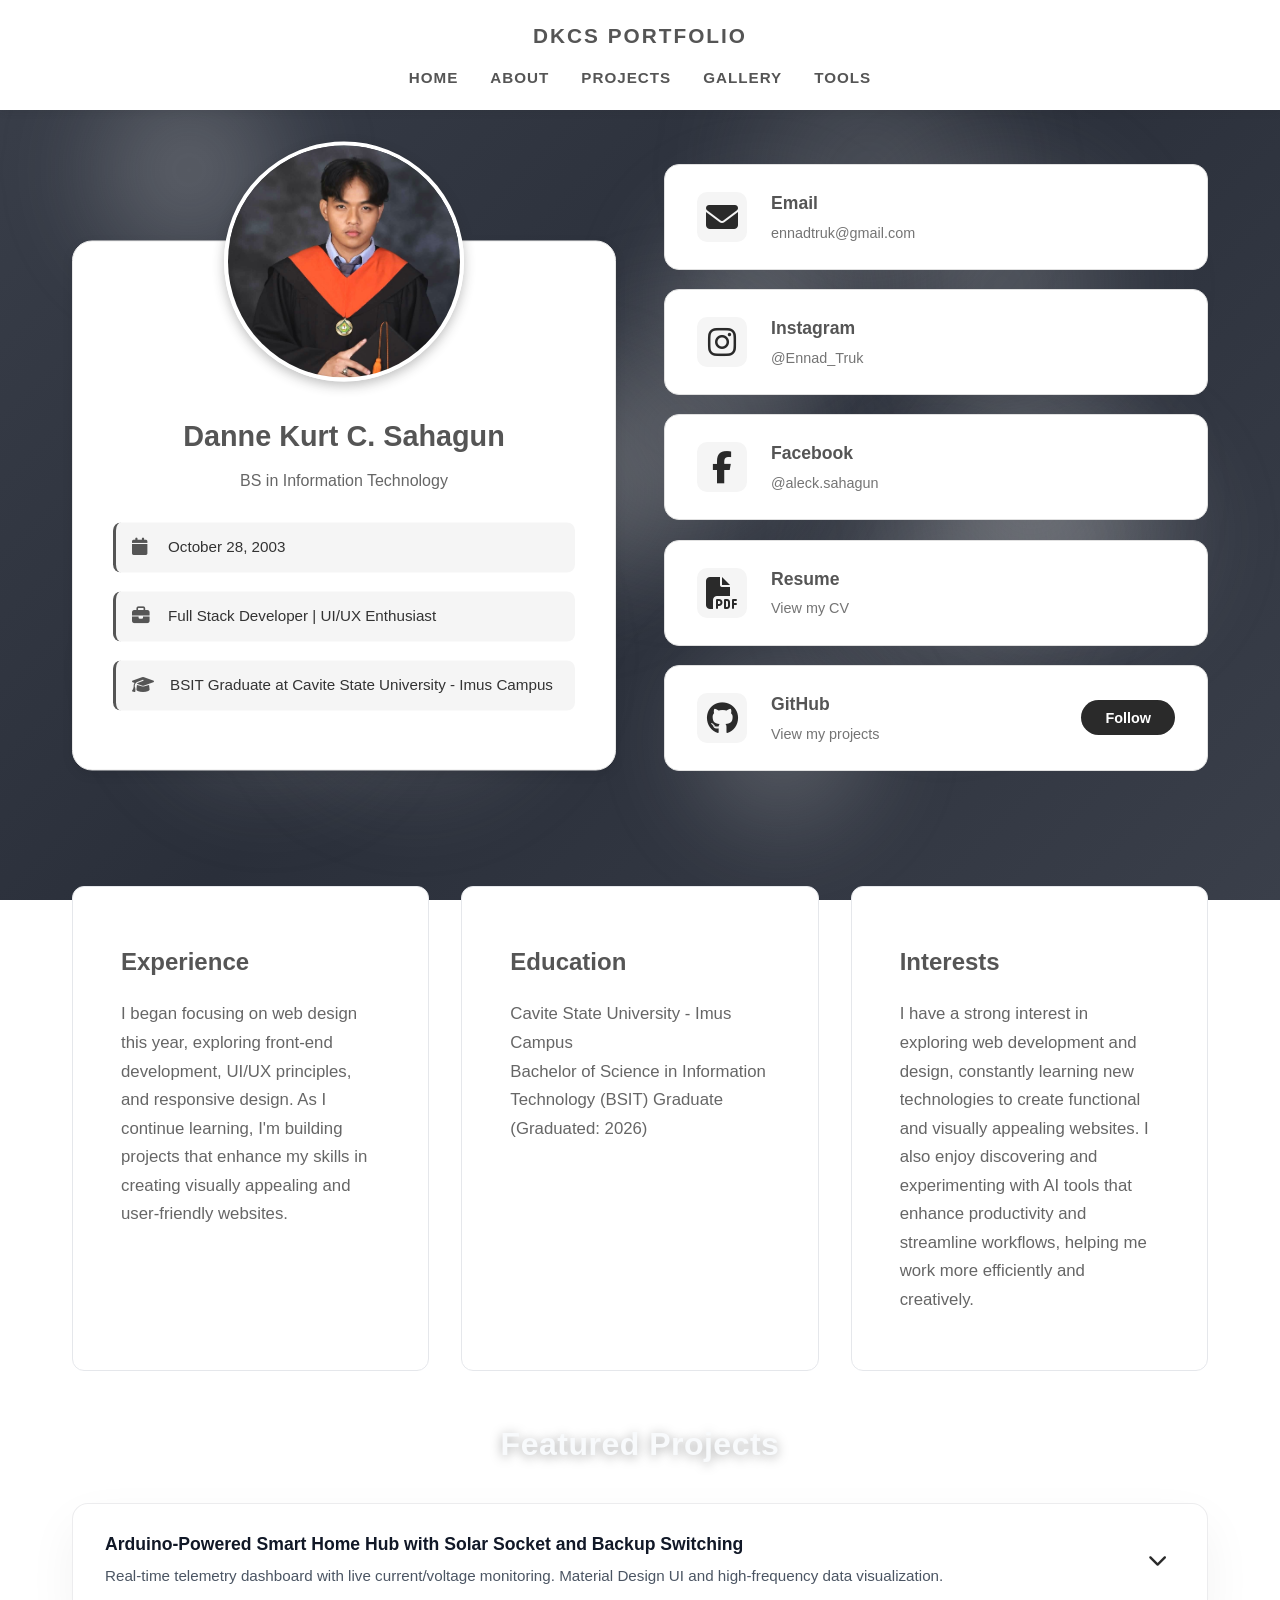
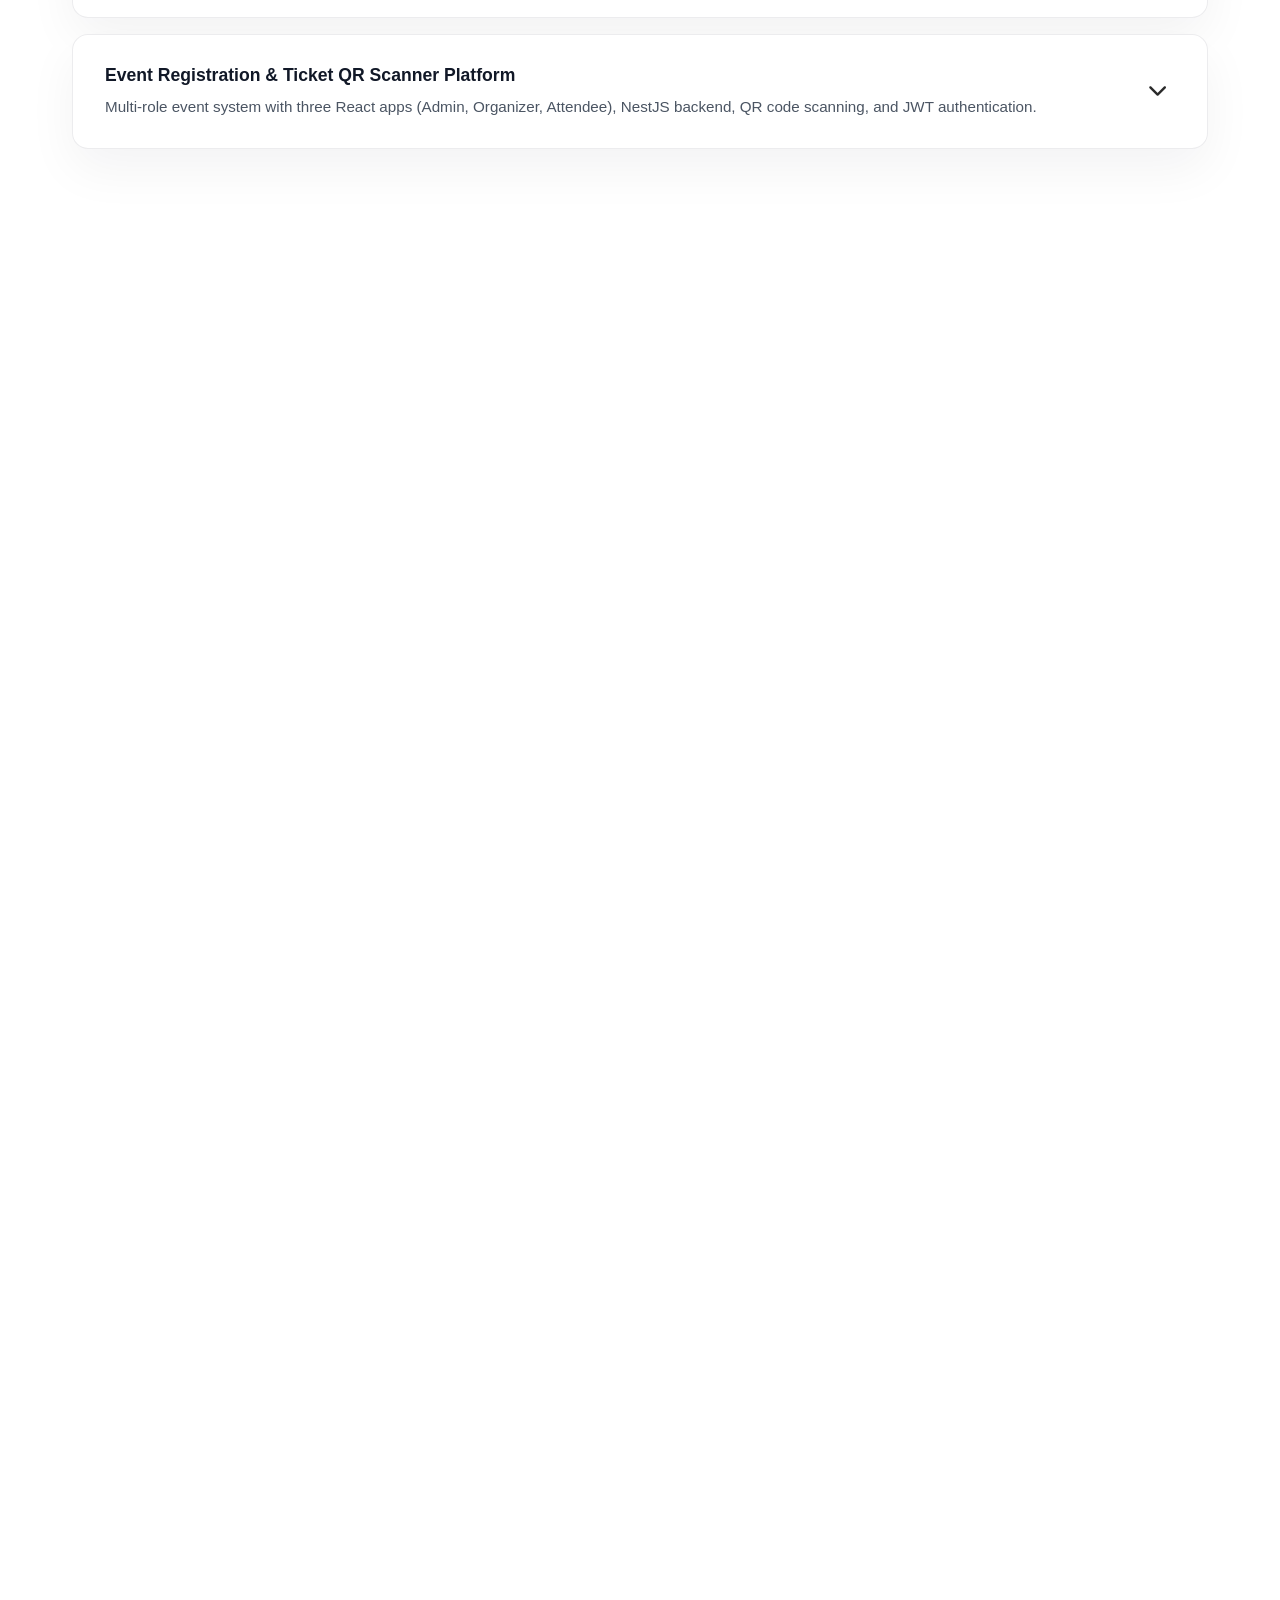
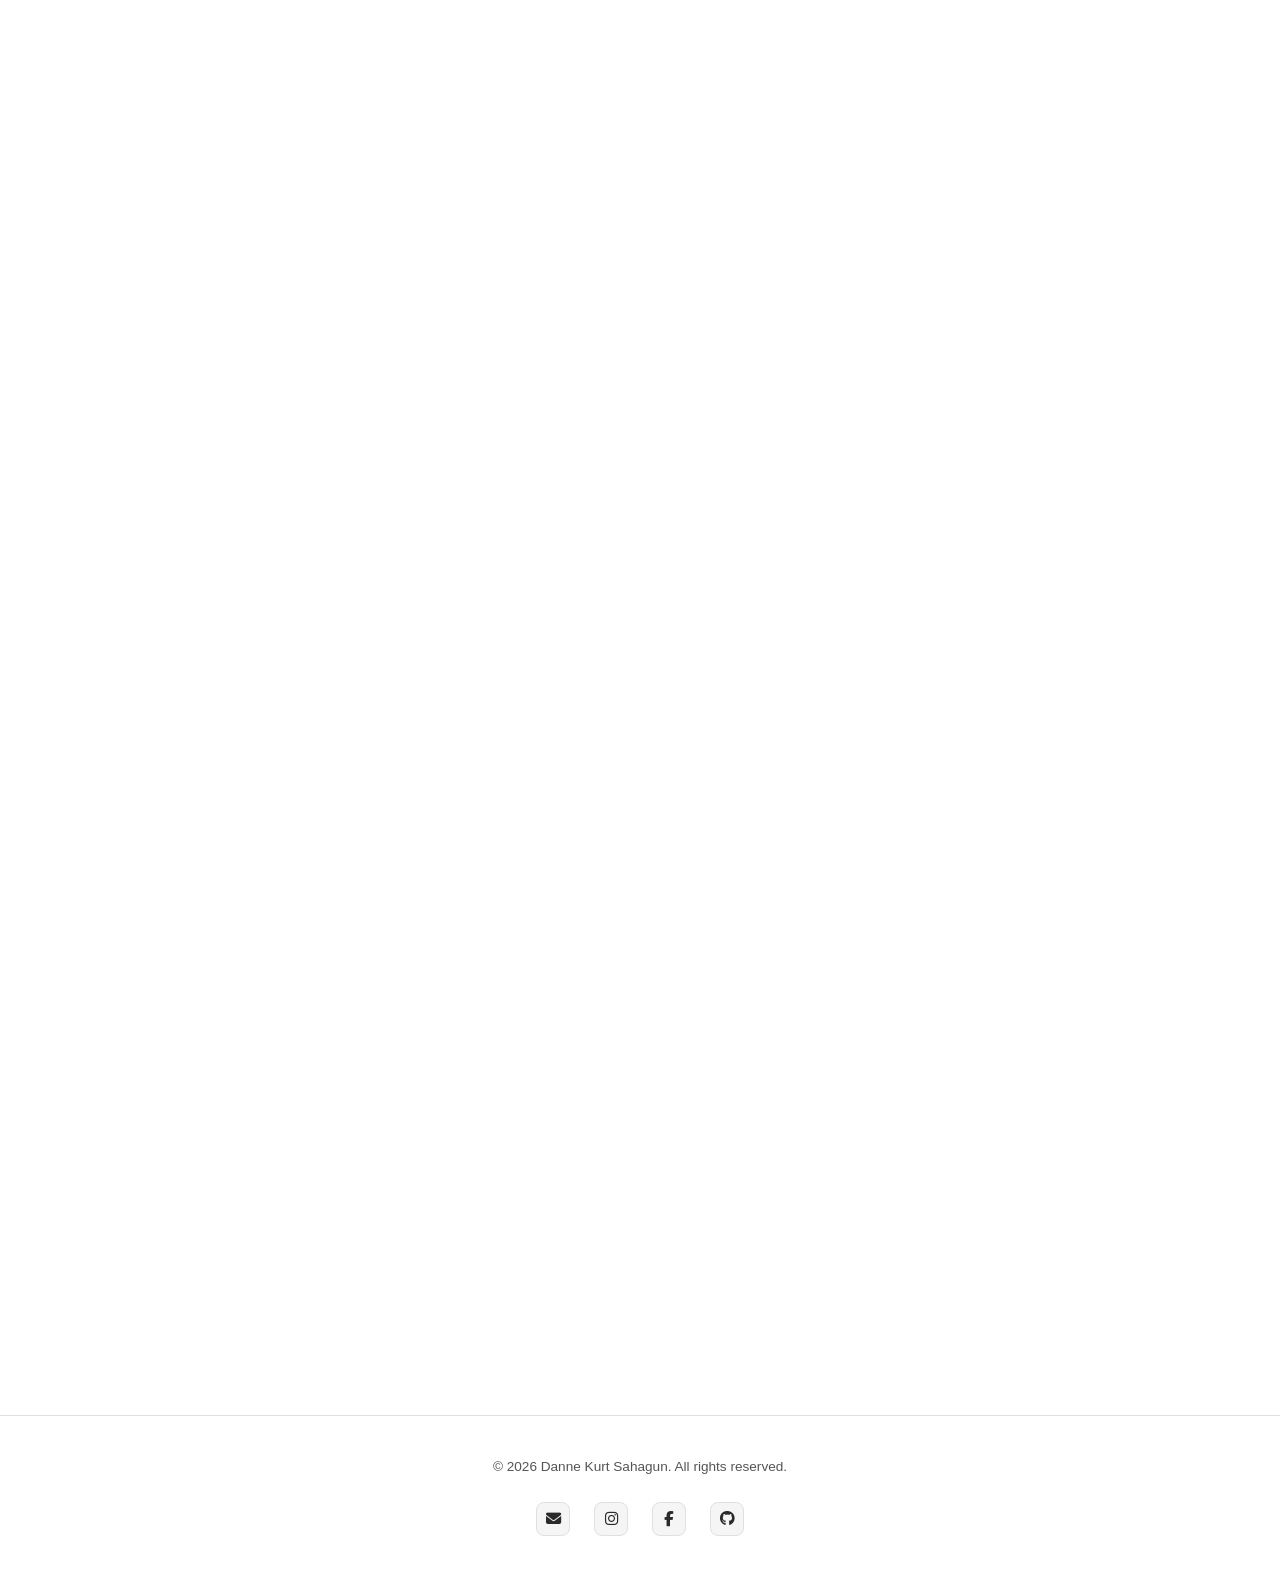
==== commit 88e9f5ad: "final" ====
--- a/index.html
+++ b/index.html
@@ -124,7 +124,7 @@
         <div class="socials">
             <!-- Mobile icon row -->
             <div class="mobile-social-row" aria-label="Social links">
-                <a href="mailto:kurtshgn637@gmail.com" class="mobile-social-link" title="Email">
+                <a href="mailto:ennadtruk@gmail.com" class="mobile-social-link" title="Email">
                     <i class="fas fa-envelope"></i>
                 </a>
                 <a href="https://www.instagram.com/Ennad_Truk/" target="_blank" rel="noopener noreferrer" class="mobile-social-link" title="Instagram">
@@ -144,13 +144,13 @@
             <!-- Desktop info cards stack -->
             <div class="info-cards-stack">
             <!-- Email Card -->
-            <a href="https://mail.google.com/mail/?view=cm&fs=1&to=kurtshgn637@gmail.com" target="_blank" rel="noopener noreferrer" class="info-card email-card">
+            <a href="https://mail.google.com/mail/?view=cm&fs=1&to=ennadtruk@gmail.com" target="_blank" rel="noopener noreferrer" class="info-card email-card">
                 <div class="card-icon">
                     <i class="fas fa-envelope"></i>
                 </div>
                 <div class="card-content">
                     <h3>Email</h3>
-                    <p>kurtshgn637@gmail.com</p>
+                    <p>ennadtruk@gmail.com</p>
                 </div>
                 <i class="fas fa-arrow-up-right"></i>
             </a>
@@ -586,7 +586,7 @@
                 <p>&copy; 2026 Danne Kurt Sahagun. All rights reserved.</p>
             </div>
             <div class="footer-socials">
-                <a href="mailto:kurtshgn637@gmail.com" class="footer-icon" title="Email">
+                <a href="mailto:ennadtruk@gmail.com" class="footer-icon" title="Email">
                      <i class="fas fa-envelope"></i>
                 </a>
                 <a href="https://www.instagram.com/Ennad_Truk/" target="_blank" rel="noopener noreferrer" class="footer-icon" title="Instagram">
@@ -595,7 +595,7 @@
                 <a href="https://www.facebook.com/aleck.sahagun" target="_blank" rel="noopener noreferrer" class="footer-icon" title="Facebook">
                     <i class="fab fa-facebook-f"></i>
                 </a>
-                <a href="https://github.com/dkcs-portfolio" target="_blank" rel="noopener noreferrer" class="footer-icon" title="GitHub">
+                <a href="https://github.com/Dangkoy" target="_blank" rel="noopener noreferrer" class="footer-icon" title="GitHub">
                     <i class="fab fa-github"></i>
                 </a>
             </div>
@@ -847,5 +847,69 @@
         }
     </script>
 
+    <!-- Image Modal/Lightbox -->
+    <div id="imageModal" class="image-modal">
+        <div class="modal-content">
+            <button class="modal-close" onclick="closeImageModal()">&times;</button>
+            <button class="modal-prev" onclick="prevImage()">&#10094;</button>
+            <img id="modalImage" src="" alt="Full view" class="modal-image">
+            <button class="modal-next" onclick="nextImage()">&#10095;</button>
+        </div>
+    </div>
+
+    <script>
+        let currentImageIndex = 0;
+        let currentGalleryImages = [];
+
+        function openImageModal(img, gallery) {
+            const modal = document.getElementById('imageModal');
+            const modalImage = document.getElementById('modalImage');
+            currentGalleryImages = Array.from(gallery.querySelectorAll('.gallery-item img'));
+            currentImageIndex = currentGalleryImages.indexOf(img);
+            modalImage.src = img.src;
+            modal.classList.add('active');
+            modal.style.display = 'flex';
+            document.body.style.overflow = 'hidden';
+        }
+
+        function closeImageModal() {
+            const modal = document.getElementById('imageModal');
+            modal.classList.remove('active');
+            modal.style.display = 'none';
+            document.body.style.overflow = '';
+        }
+
+        function nextImage() {
+            currentImageIndex = (currentImageIndex + 1) % currentGalleryImages.length;
+            document.getElementById('modalImage').src = currentGalleryImages[currentImageIndex].src;
+        }
+
+        function prevImage() {
+            currentImageIndex = (currentImageIndex - 1 + currentGalleryImages.length) % currentGalleryImages.length;
+            document.getElementById('modalImage').src = currentGalleryImages[currentImageIndex].src;
+        }
+
+        // Keyboard navigation
+        document.addEventListener('keydown', function(event) {
+            const modal = document.getElementById('imageModal');
+            if (modal.style.display === 'flex') {
+                if (event.key === 'ArrowRight') nextImage();
+                if (event.key === 'ArrowLeft') prevImage();
+                if (event.key === 'Escape') closeImageModal();
+            }
+        });
+
+        // Add click listeners to gallery images
+        document.addEventListener('DOMContentLoaded', function() {
+            document.querySelectorAll('.gallery-item img').forEach(img => {
+                img.style.cursor = 'pointer';
+                img.addEventListener('click', function() {
+                    const gallery = this.closest('.gallery-grid');
+                    openImageModal(this, gallery);
+                });
+            });
+        });
+    </script>
+
 </body>
 </html>
--- a/styles.css
+++ b/styles.css
@@ -1116,3 +1116,180 @@
     .profile-card { padding: 1.2rem 0.9rem; border-radius: 12px; }
     .profile-full-name { font-size: 1.15rem; line-height: 1.3; font-weight: 700; }
 }
+
+/* ============ IMAGE MODAL/LIGHTBOX STYLES ============ */
+.image-modal {
+    display: none;
+    position: fixed;
+    top: 0;
+    left: 0;
+    width: 100%;
+    height: 100%;
+    background-color: rgba(0, 0, 0, 0.95);
+    z-index: 10000;
+    justify-content: center;
+    align-items: center;
+    padding: 1rem;
+    opacity: 0;
+    transition: opacity 0.3s ease-out;
+}
+
+.image-modal.active {
+    opacity: 1;
+}
+
+.modal-content {
+    position: relative;
+    display: flex;
+    justify-content: center;
+    align-items: center;
+    width: 100%;
+    height: 100%;
+    max-width: 90vw;
+    max-height: 90vh;
+}
+
+.modal-image {
+    max-width: 100%;
+    max-height: 100%;
+    object-fit: contain;
+    border-radius: 8px;
+    animation: zoomIn 0.3s ease-out;
+}
+
+@keyframes zoomIn {
+    from {
+        transform: scale(0.9);
+        opacity: 0;
+    }
+    to {
+        transform: scale(1);
+        opacity: 1;
+    }
+}
+
+.modal-close,
+.modal-prev,
+.modal-next {
+    position: absolute;
+    background-color: rgba(255, 255, 255, 0.25);
+    backdrop-filter: blur(4px);
+    color: white;
+    border: 2px solid rgba(255, 255, 255, 0.4);
+    width: 50px;
+    height: 50px;
+    border-radius: 50%;
+    font-size: 1.5rem;
+    cursor: pointer;
+    display: flex;
+    justify-content: center;
+    align-items: center;
+    transition: all 0.3s ease;
+    z-index: 10001;
+    box-shadow: 0 4px 12px rgba(0, 0, 0, 0.4);
+}
+
+.modal-close:hover,
+.modal-prev:hover,
+.modal-next:hover {
+    background-color: rgba(255, 255, 255, 0.5);
+    border-color: rgba(255, 255, 255, 0.8);
+    transform: scale(1.15);
+    box-shadow: 0 6px 16px rgba(0, 0, 0, 0.5);
+}
+
+.modal-close:active,
+.modal-prev:active,
+.modal-next:active {
+    transform: scale(0.95);
+}
+
+.modal-close {
+    top: 1.5rem;
+    right: 1.5rem;
+    font-size: 1.8rem;
+    width: 48px;
+    height: 48px;
+}
+
+.modal-prev {
+    left: 1.5rem;
+    top: 50%;
+    transform: translateY(-50%);
+    font-size: 1.8rem;
+}
+
+.modal-next {
+    right: 1.5rem;
+    top: 50%;
+    transform: translateY(-50%);
+    font-size: 1.8rem;
+}
+
+/* Mobile adjustments for modal */
+@media (max-width: 768px) {
+    .modal-close,
+    .modal-prev,
+    .modal-next {
+        width: 45px;
+        height: 45px;
+        font-size: 1.3rem;
+    }
+    
+    .modal-close {
+        width: 45px;
+        height: 45px;
+        font-size: 1.5rem;
+        top: 1rem;
+        right: 1rem;
+    }
+    
+    .modal-prev {
+        left: 1rem;
+        width: 44px;
+        height: 44px;
+    }
+    
+    .modal-next {
+        right: 1rem;
+        width: 44px;
+        height: 44px;
+    }
+}
+
+@media (max-width: 480px) {
+    .modal-image {
+        max-width: 95%;
+        max-height: 85%;
+    }
+    
+    .modal-close,
+    .modal-prev,
+    .modal-next {
+        width: 44px;
+        height: 44px;
+        font-size: 1.2rem;
+    }
+    
+    .modal-close {
+        width: 44px;
+        height: 44px;
+        font-size: 1.4rem;
+        top: 0.8rem;
+        right: 0.8rem;
+    }
+    
+    .modal-prev {
+        left: 0.8rem;
+        width: 40px;
+        height: 40px;
+        font-size: 1.1rem;
+    }
+    
+    .modal-next {
+        right: 0.8rem;
+        width: 40px;
+        height: 40px;
+        font-size: 1.1rem;
+    }
+}
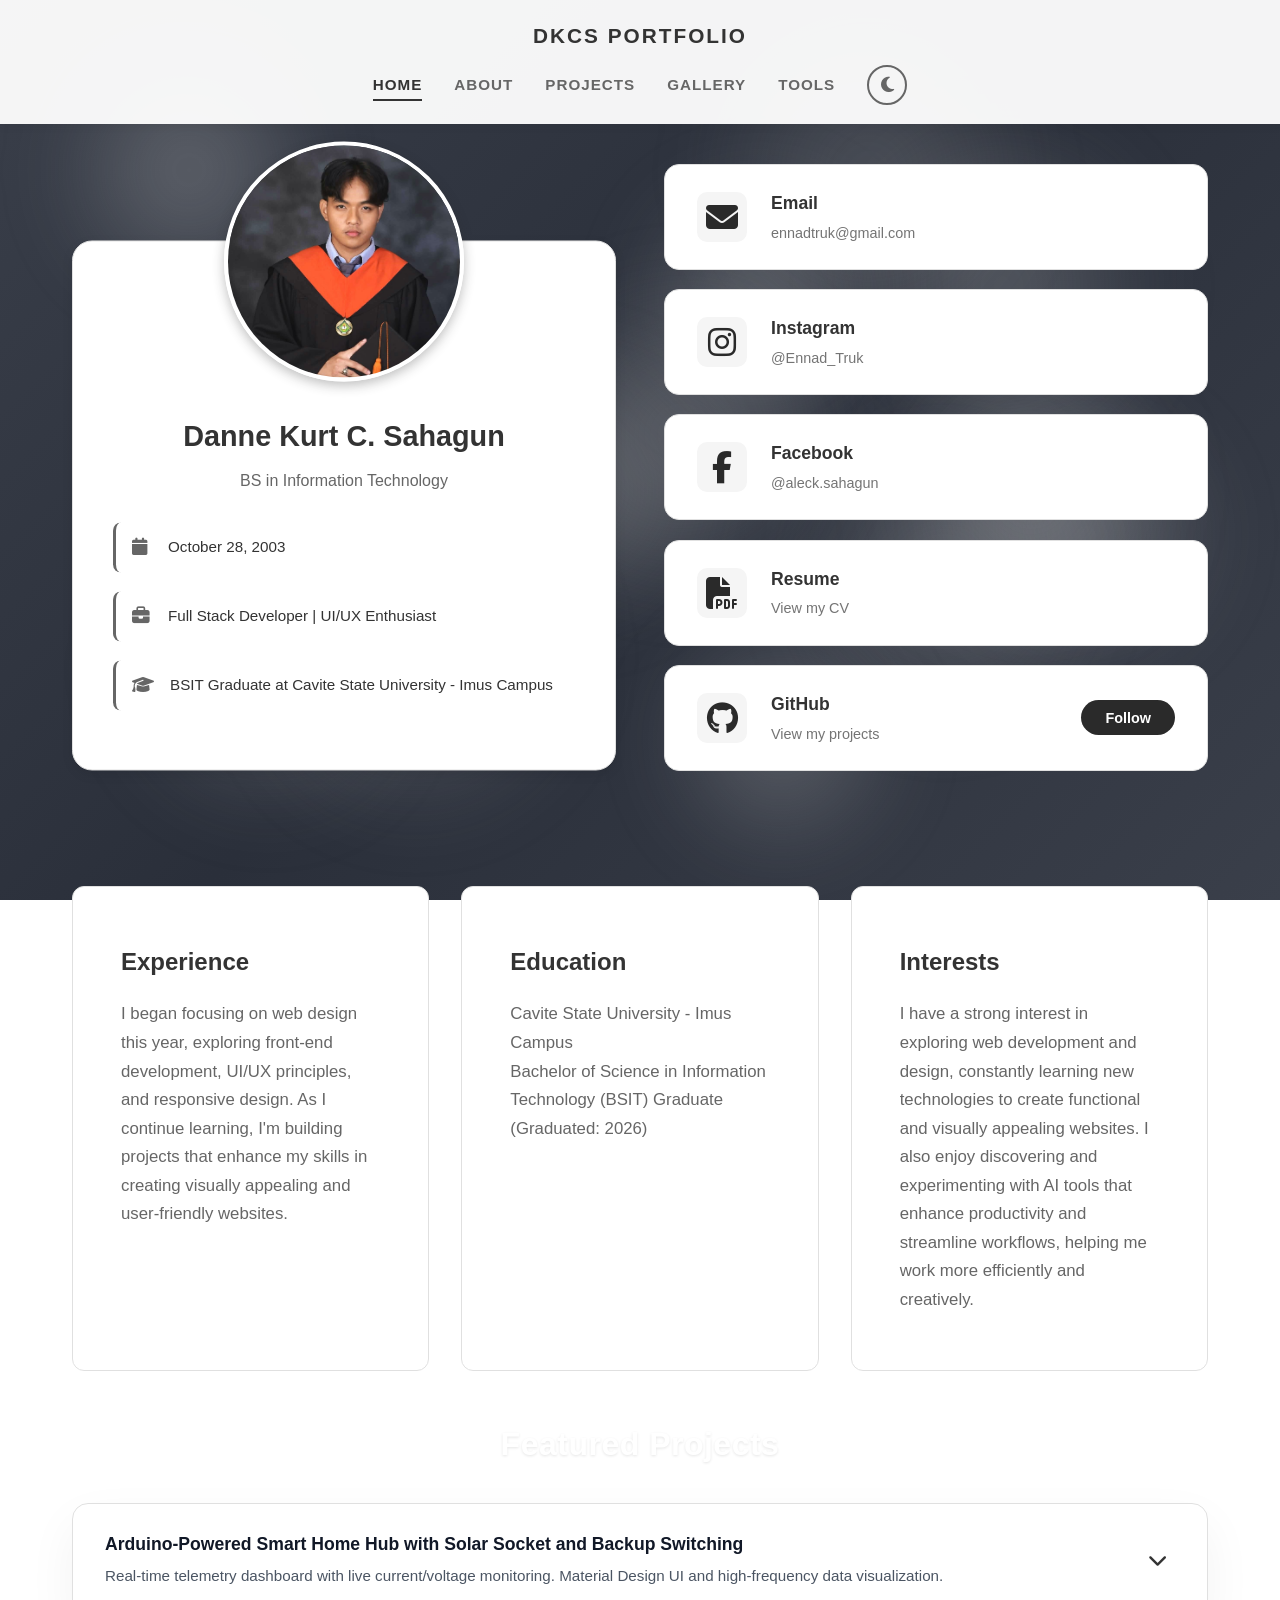
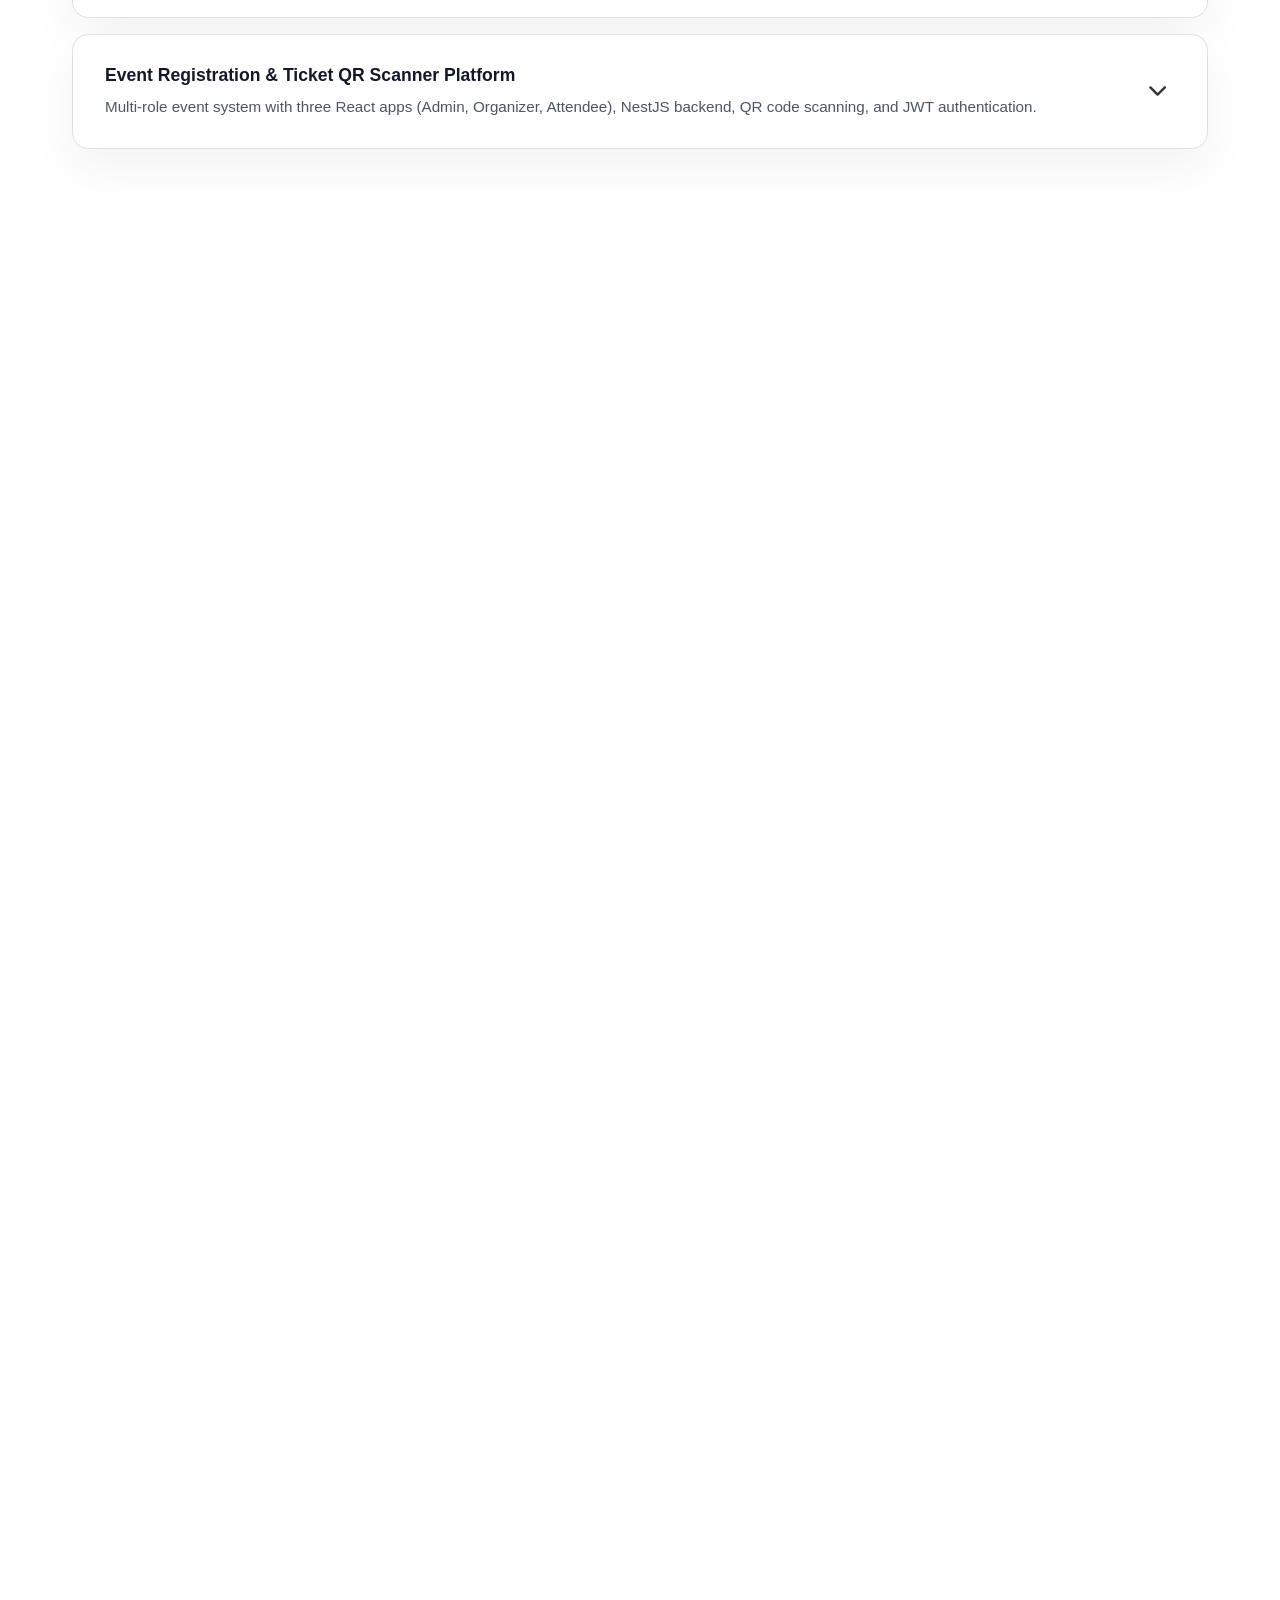
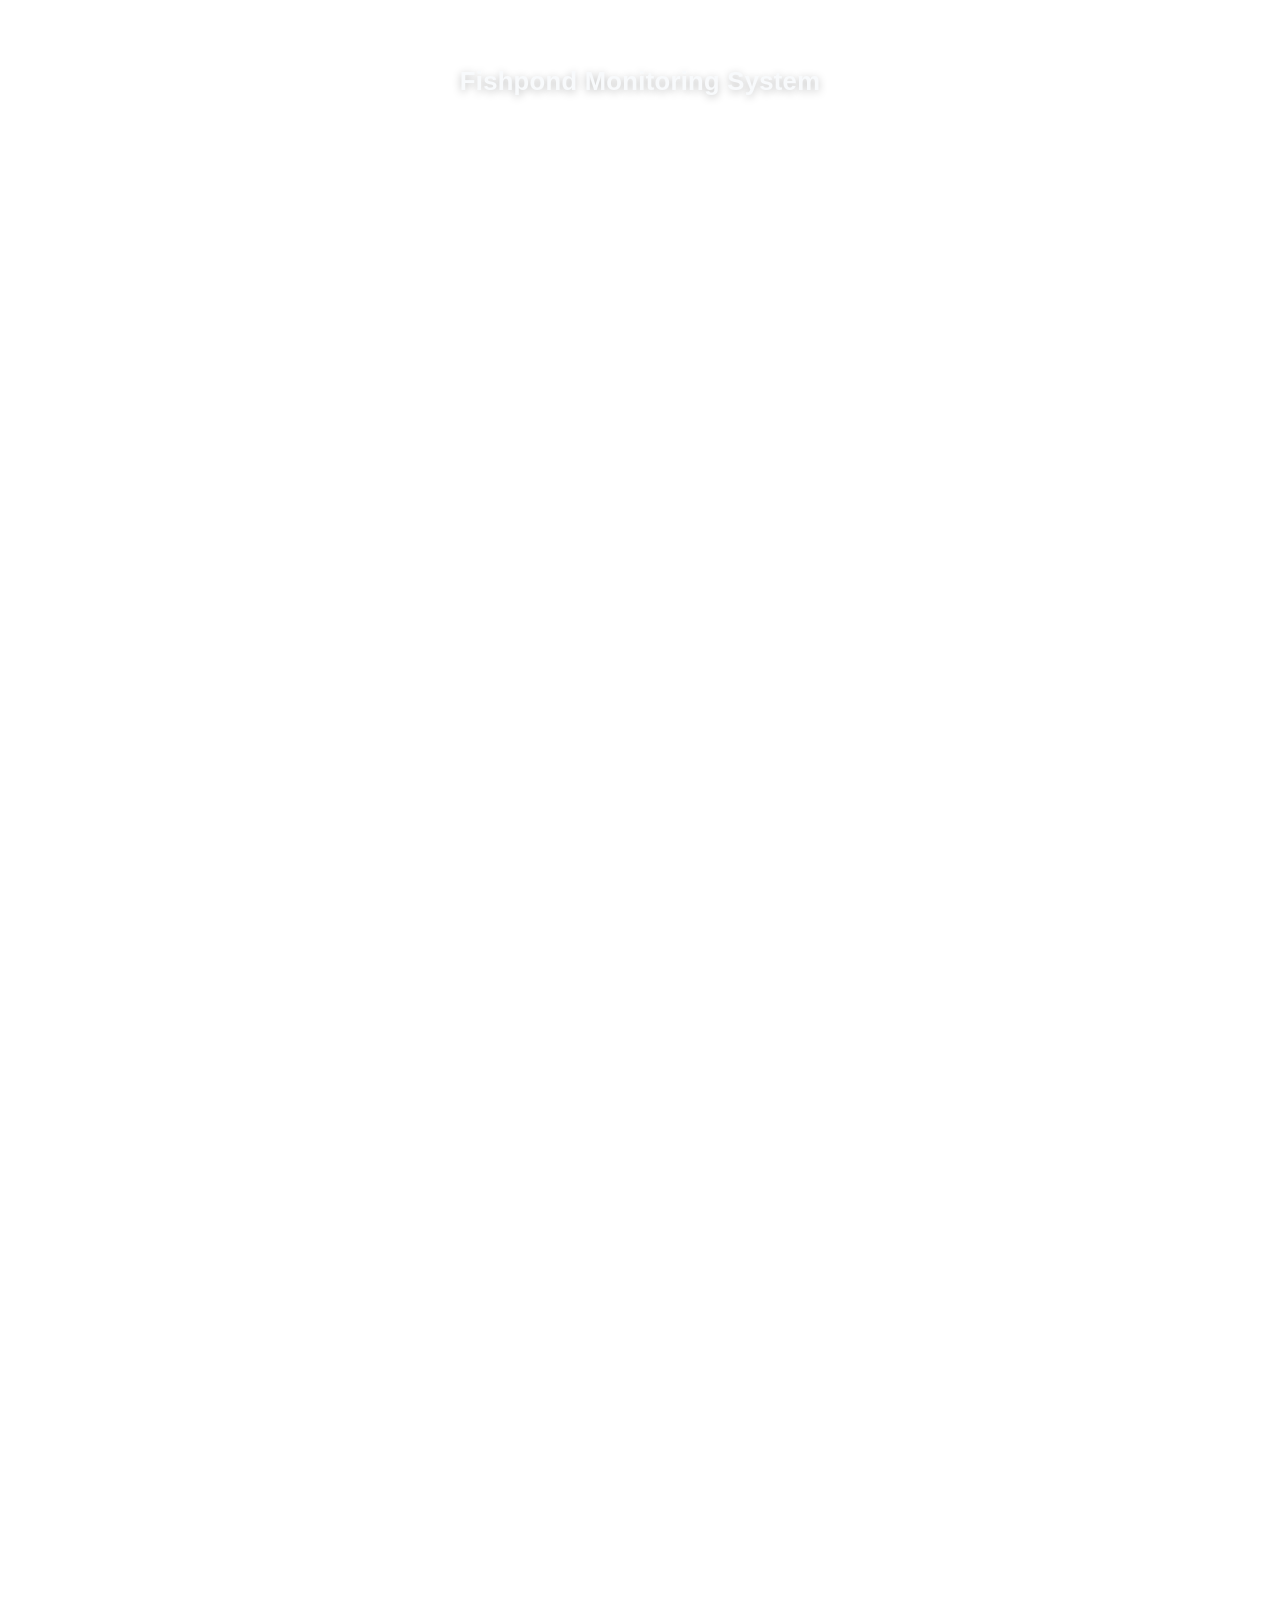
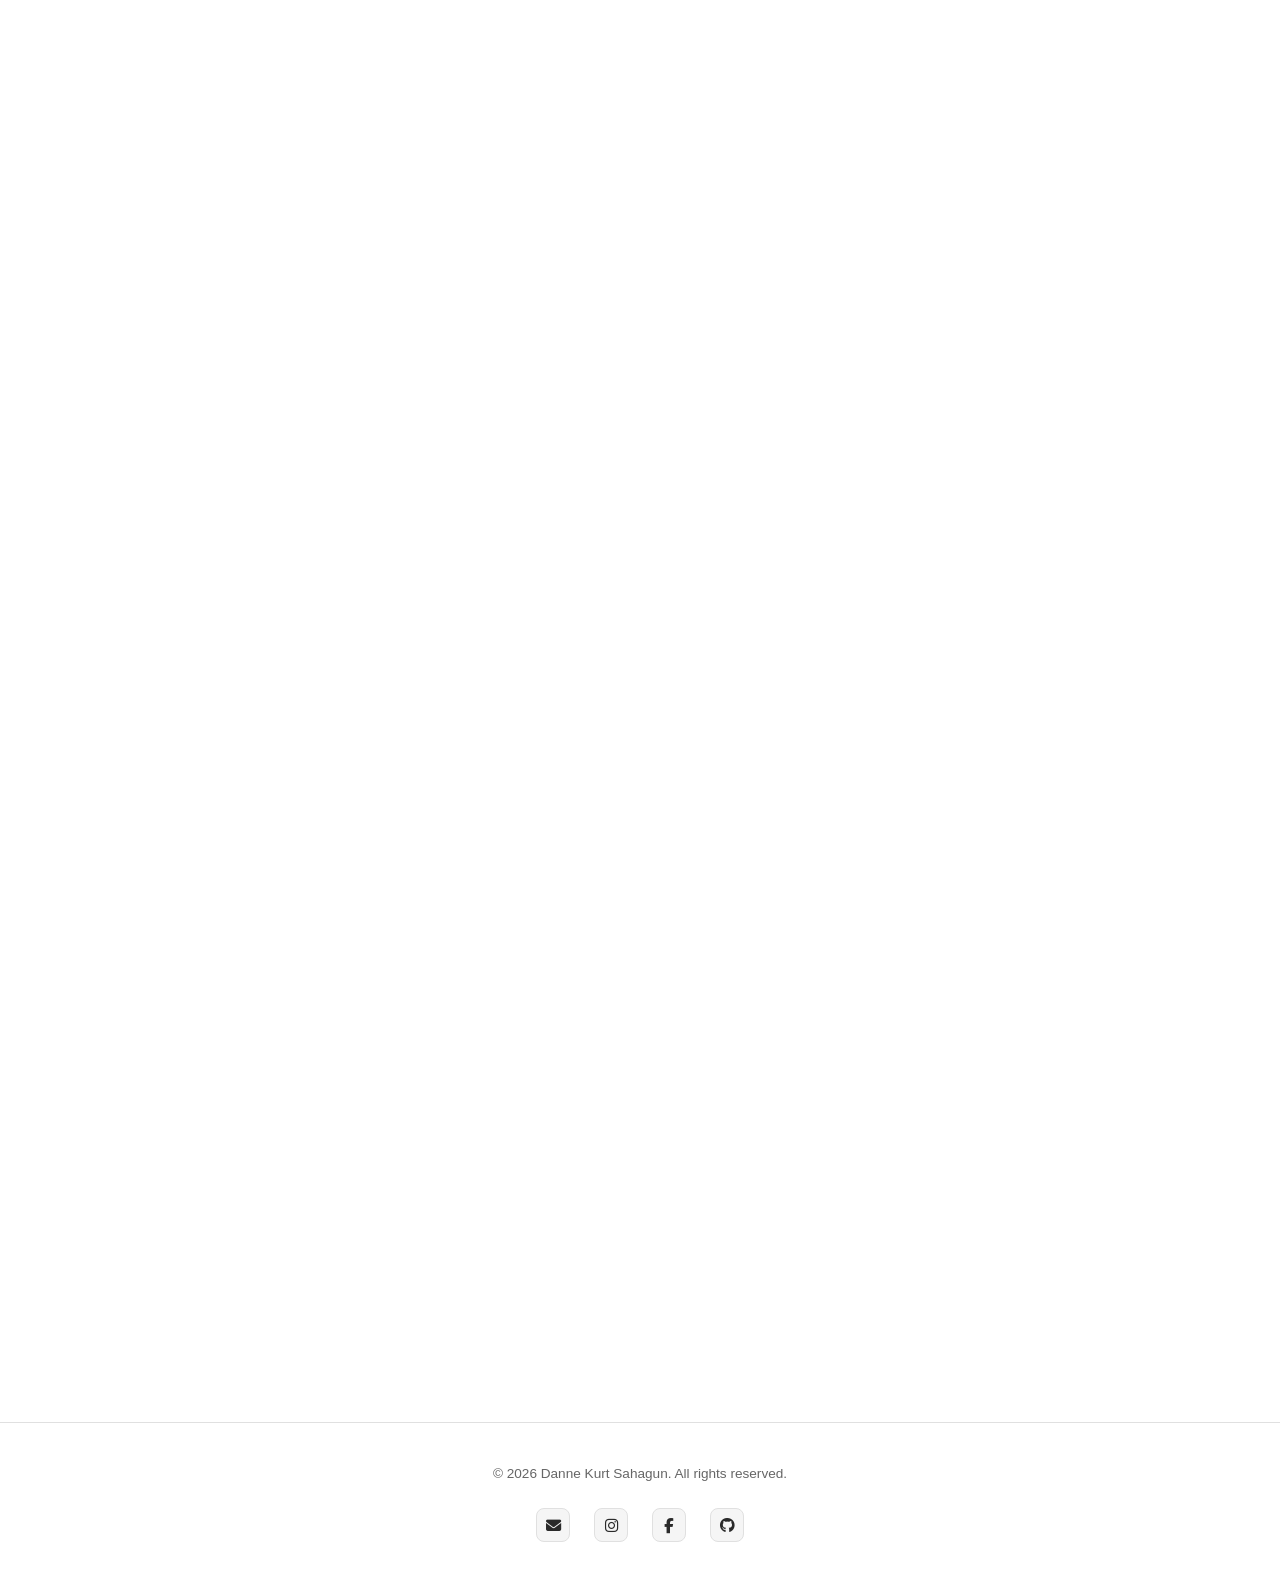
==== commit bd9dc8c8: "added interaction" ====
--- a/index.html
+++ b/index.html
@@ -85,14 +85,20 @@
                 <a href="#home" class="nav-signature">DKCS PORTFOLIO</a>
             </div>
             <ul class="nav-links">
-                <li><a href="#home">Home</a></li>
-                <li><a href="#about">About</a></li>
-                <li><a href="#projects">Projects</a></li>
-                <li><a href="#gallery">Gallery</a></li>
-                <li><a href="#skills">Tools</a></li>
+                <li><a href="#home" class="nav-link-item">Home</a></li>
+                <li><a href="#about" class="nav-link-item">About</a></li>
+                <li><a href="#projects" class="nav-link-item">Projects</a></li>
+                <li><a href="#gallery" class="nav-link-item">Gallery</a></li>
+                <li><a href="#skills" class="nav-link-item">Tools</a></li>
+                <li><button id="themeToggle" class="theme-toggle" title="Toggle dark mode" aria-label="Toggle dark mode">
+                    <i class="fas fa-moon"></i>
+                </button></li>
             </ul>
         </div>
     </nav>
+
+    <!-- Scroll Progress Indicator -->
+    <div class="scroll-progress-bar"></div>
 
     <div class="container" id="home">
         <!-- Left Side: Profile Card -->
@@ -847,6 +853,52 @@
         }
     </script>
 
+    <!-- Theme Toggle Script -->
+    <script>
+        // Initialize theme on page load
+        function initTheme() {
+            const savedTheme = localStorage.getItem('theme');
+            const prefersDark = window.matchMedia('(prefers-color-scheme: dark)').matches;
+            const theme = savedTheme || (prefersDark ? 'dark' : 'light');
+            
+            document.documentElement.setAttribute('data-theme', theme);
+            updateThemeIcon(theme);
+        }
+
+        // Update theme icon based on current theme
+        function updateThemeIcon(theme) {
+            const themeToggle = document.getElementById('themeToggle');
+            if (themeToggle) {
+                const icon = themeToggle.querySelector('i');
+                if (theme === 'dark') {
+                    icon.classList.remove('fa-moon');
+                    icon.classList.add('fa-sun');
+                } else {
+                    icon.classList.remove('fa-sun');
+                    icon.classList.add('fa-moon');
+                }
+            }
+        }
+
+        // Toggle theme on button click
+        document.addEventListener('DOMContentLoaded', () => {
+            const themeToggle = document.getElementById('themeToggle');
+            if (themeToggle) {
+                themeToggle.addEventListener('click', () => {
+                    const currentTheme = document.documentElement.getAttribute('data-theme');
+                    const newTheme = currentTheme === 'dark' ? 'light' : 'dark';
+                    
+                    document.documentElement.setAttribute('data-theme', newTheme);
+                    localStorage.setItem('theme', newTheme);
+                    updateThemeIcon(newTheme);
+                });
+            }
+        });
+
+        // Initialize theme immediately (before page renders)
+        initTheme();
+    </script>
+
     <!-- Image Modal/Lightbox -->
     <div id="imageModal" class="image-modal">
         <div class="modal-content">
@@ -909,7 +961,70 @@
                 });
             });
         });
+
+        // ============ BACK-TO-TOP BUTTON ============
+        // Wait for DOM to ensure button exists before referencing it
+        document.addEventListener('DOMContentLoaded', () => {
+            const backToTopBtn = document.getElementById('backToTopBtn');
+            if (!backToTopBtn) return; // Button doesn't exist yet, skip
+            
+            window.addEventListener('scroll', () => {
+                if (window.scrollY > 300) {
+                    backToTopBtn.classList.add('show');
+                } else {
+                    backToTopBtn.classList.remove('show');
+                }
+            }, { passive: true });
+
+            backToTopBtn.addEventListener('click', () => {
+                window.scrollTo({
+                    top: 0,
+                    behavior: 'smooth'
+                });
+            });
+        });
+
+        // ============ SCROLL PROGRESS INDICATOR ============
+        const progressBar = document.querySelector('.scroll-progress-bar');
+        if (progressBar) {
+            window.addEventListener('scroll', () => {
+                const windowHeight = document.documentElement.scrollHeight - document.documentElement.clientHeight;
+                const scrolled = (window.scrollY / windowHeight) * 100;
+                progressBar.style.width = scrolled + '%';
+            }, { passive: true });
+        }
+
+        // ============ ACTIVE SECTION INDICATOR ============
+        const sections = document.querySelectorAll('section[id], .container[id]'); // Only query sections and containers
+        const navLinks = document.querySelectorAll('.nav-link-item');
+
+        if (sections.length > 0 && navLinks.length > 0) {
+            function updateActiveSection() {
+                let current = 'home';
+                
+                sections.forEach(section => {
+                    if (section.id && window.scrollY >= section.offsetTop - 150) {
+                        current = section.id;
+                    }
+                });
+
+                navLinks.forEach(link => {
+                    link.classList.remove('active');
+                    if (link.getAttribute('href').slice(1) === current) {
+                        link.classList.add('active');
+                    }
+                });
+            }
+
+            window.addEventListener('scroll', updateActiveSection, { passive: true });
+            updateActiveSection(); // Call on page load
+        }
     </script>
+
+    <!-- Back-to-Top Button -->
+    <button id="backToTopBtn" class="back-to-top-btn" title="Back to top">
+        <i class="fas fa-arrow-up"></i>
+    </button>
 
 </body>
 </html>
--- a/styles.css
+++ b/styles.css
@@ -16,6 +16,50 @@
     overflow-x: hidden;
     -webkit-font-smoothing: antialiased;
     -moz-osx-font-smoothing: grayscale;
+    color-scheme: light dark;
+}
+
+/* ============ THEME VARIABLES ============ */
+:root {
+    --bg-primary: #f5f5f5;
+    --bg-secondary: #ffffff;
+    --text-primary: #333333;
+    --text-secondary: #666666;
+    --border-color: #e0e0e0;
+    --card-shadow: rgba(0, 0, 0, 0.1);
+    --progress-bar-main: linear-gradient(90deg, #2a2a2a 0%, #666666 50%, #2a2a2a 100%);
+    --progress-bar-glow: rgba(102, 102, 102, 0.6);
+    --navbar-bg: rgba(255, 255, 255, 0.95);
+    --accent-text-light: #999999;
+    --accent-text-hover: #555555;
+    --icon-bg: #f5f5f5;
+    --icon-color: #2a2a2a;
+    --hover-bg-dark: #2a2a2a;
+    --hover-bg-darker: #1a1a1a;
+    --project-text: #111827;
+    --project-desc: #4b5563;
+    --profile-border: #e8e8e8;
+}
+
+:root[data-theme="dark"] {
+    --bg-primary: #1a1a1a;
+    --bg-secondary: #2a2a2a;
+    --text-primary: #e8e8e8;
+    --text-secondary: #b0b0b0;
+    --border-color: #404040;
+    --card-shadow: rgba(0, 0, 0, 0.4);
+    --progress-bar-main: linear-gradient(90deg, #4a9eff 0%, #00d4ff 50%, #4a9eff 100%);
+    --progress-bar-glow: rgba(74, 158, 255, 0.8);
+    --navbar-bg: rgba(26, 26, 26, 0.95);
+    --accent-text-light: #b0b0b0;
+    --accent-text-hover: #e8e8e8;
+    --icon-bg: #3a3a3a;
+    --icon-color: #e8e8e8;
+    --hover-bg-dark: #3a3a3a;
+    --hover-bg-darker: #4a4a4a;
+    --project-text: #e8e8e8;
+    --project-desc: #b0b0b0;
+    --profile-border: #404040;
 }
 
 body {
@@ -27,7 +71,7 @@
     user-select: none;
     font-family: 'Segoe UI', Tahoma, Geneva, Verdana, sans-serif;
     background: transparent;
-    color: #333333;
+    color: var(--text-primary);
     min-height: 100vh;
     font-size: 16px;
     line-height: 1.6;
@@ -37,6 +81,7 @@
     position: relative;
     z-index: 1;
     overflow-x: hidden;
+    transition: color 0.3s ease, background-color 0.3s ease;
 }
 
 /* Make text selectable */
@@ -67,6 +112,15 @@
     background: linear-gradient(135deg, #3a3f4a 0%, #2a2f3a 50%, #3a3f4a 100%);
     z-index: -1;
     overflow: hidden;
+    transition: background 0.5s ease;
+}
+
+:root[data-theme="dark"] .animated-bg {
+    background: linear-gradient(135deg, #0d1117 0%, #161b22 50%, #0d1117 100%);
+}
+
+:root[data-theme="dark"] .floating-particle {
+    background: radial-gradient(circle, rgba(60, 100, 150, 0.4) 0%, rgba(40, 70, 110, 0.2) 50%, rgba(20, 40, 70, 0) 100%) !important;
 }
 
 .floating-particle {
@@ -116,7 +170,7 @@
 
 /* ============ SECTION 5: NAVBAR ============ */
 .navbar {
-    background: #ffffff;
+    background: var(--navbar-bg);
     box-shadow: 0 2px 8px rgba(42, 42, 42, 0.1);
     position: fixed;
     top: 0;
@@ -132,7 +186,7 @@
 }
 
 .navbar.navbar-hidden { transform: translateY(-110%); }
-.navbar.navbar-compact { padding: 1rem 0; background: #ffffff; box-shadow: 0 4px 14px rgba(42, 42, 42, 0.14); }
+.navbar.navbar-compact { padding: 1rem 0; background: var(--navbar-bg); box-shadow: 0 4px 14px rgba(42, 42, 42, 0.14); }
 
 .nav-container {
     max-width: 1200px;
@@ -152,14 +206,14 @@
     font-family: 'Segoe UI', Tahoma, Geneva, Verdana, sans-serif;
     font-size: 1.3rem;
     font-weight: 700;
-    color: #555555;
+    color: var(--text-primary);
     letter-spacing: 2px;
     transition: all 0.3s ease;
     white-space: nowrap;
     text-transform: uppercase;
 }
 
-.nav-signature:hover { color: #666666; text-shadow: 0 2px 4px rgba(0, 0, 0, 0.1); transform: scale(1.05); }
+.nav-signature:hover { color: var(--text-secondary); text-shadow: 0 2px 4px rgba(0, 0, 0, 0.1); transform: scale(1.05); }
 
 .nav-links {
     display: flex;
@@ -167,10 +221,11 @@
     gap: 2rem;
     margin: 0;
     padding: 0;
+    align-items: center;
 }
 
 .nav-links a {
-    color: #555555;
+    color: var(--text-secondary);
     text-decoration: none;
     font-weight: 700;
     transition: all 0.3s ease;
@@ -179,7 +234,140 @@
     letter-spacing: 1px;
 }
 
-.nav-links a:hover { color: #666666; border-bottom: 2px solid #2a2a2a; padding-bottom: 0.25rem; }
+.nav-links a:hover { color: var(--text-primary); border-bottom: 2px solid var(--text-primary); padding-bottom: 0.25rem; }
+
+/* ============ THEME TOGGLE BUTTON ============ */
+.theme-toggle {
+    background: none;
+    border: 2px solid var(--text-secondary);
+    color: var(--text-secondary);
+    width: 40px;
+    height: 40px;
+    border-radius: 50%;
+    cursor: pointer;
+    display: flex;
+    align-items: center;
+    justify-content: center;
+    font-size: 1.1rem;
+    transition: all 0.3s cubic-bezier(0.34, 1.56, 0.64, 1);
+    position: relative;
+}
+
+.theme-toggle:hover {
+    color: var(--text-primary);
+    border-color: var(--text-primary);
+    transform: scale(1.15) rotate(20deg);
+    box-shadow: 0 0 15px rgba(42, 42, 42, 0.2);
+}
+
+:root[data-theme="dark"] .theme-toggle {
+    border-color: #4a9eff;
+    color: #4a9eff;
+}
+
+:root[data-theme="dark"] .theme-toggle:hover {
+    border-color: #00d4ff;
+    color: #00d4ff;
+    box-shadow: 0 0 20px rgba(74, 158, 255, 0.4);
+}
+
+.theme-toggle i {
+    transition: transform 0.3s ease;
+}
+
+.theme-toggle:hover i {
+    transform: rotate(25deg);
+}
+
+/* ============ SECTION 5A: SCROLL PROGRESS & INDICATORS ============ */
+.scroll-progress-bar {
+    position: fixed;
+    top: 0;
+    left: 0;
+    height: 6px;
+    background: linear-gradient(90deg, #2a2a2a 0%, #888888 25%, #555555 50%, #888888 75%, #2a2a2a 100%);
+    width: 0%;
+    transition: width 0.15s cubic-bezier(0.25, 0.46, 0.45, 0.94);
+
+    
+    z-index: 1001;
+    box-shadow: 0 0 15px rgba(136, 136, 136, 0.6), inset 0 1px 2px rgba(255, 255, 255, 0.2), 0 4px 12px rgba(42, 42, 42, 0.5);
+    border-radius: 3px;
+    filter: drop-shadow(0 0 3px rgba(136, 136, 136, 0.4));
+}
+
+:root[data-theme="dark"] .scroll-progress-bar {
+    background: linear-gradient(90deg, #4a9eff 0%, #00d4ff 25%, #2a8dd4 50%, #00d4ff 75%, #4a9eff 100%);
+    box-shadow: 0 0 20px rgba(74, 158, 255, 0.8), inset 0 1px 2px rgba(255, 255, 255, 0.3), 0 4px 12px rgba(0, 0, 0, 0.5);
+    filter: drop-shadow(0 0 8px rgba(74, 158, 255, 0.6));
+}
+
+.nav-link-item {
+    position: relative;
+    transition: all 0.3s ease;
+}
+
+.nav-link-item.active {
+    color: var(--text-primary);
+    font-weight: 800;
+}
+
+.nav-link-item.active::after {
+    content: '';
+    position: absolute;
+    bottom: -8px;
+    left: 0;
+    right: 0;
+    height: 2px;
+    background: var(--text-primary);
+    animation: slideIn 0.3s ease;
+}
+
+@keyframes slideIn {
+    from {
+        width: 0;
+        left: 50%;
+    }
+    to {
+        width: 100%;
+        left: 0;
+    }
+}
+
+.back-to-top-btn {
+    position: fixed;
+    bottom: 2rem;
+    right: 2rem;
+    width: 48px;
+    height: 48px;
+    background: var(--text-primary);
+    color: var(--bg-primary);
+    border: none;
+    border-radius: 50%;
+    font-size: 1.2rem;
+    cursor: pointer;
+    display: flex;
+    align-items: center;
+    justify-content: center;
+    z-index: 999;
+    opacity: 0;
+    visibility: hidden;
+    transform: translateY(20px) scale(0.8);
+    transition: all 0.3s cubic-bezier(0.34, 1.56, 0.64, 1);
+    box-shadow: 0 4px 12px var(--card-shadow);
+}
+
+.back-to-top-btn:hover {
+    background: var(--text-secondary);
+    transform: translateY(-5px) scale(1.1);
+    box-shadow: 0 8px 20px var(--card-shadow);
+}
+
+.back-to-top-btn.show {
+    opacity: 1;
+    visibility: visible;
+    transform: translateY(0) scale(1);
+}
 
 /* ============ SECTION 6: LAYOUT CONTAINER ============ */
 .container {
@@ -195,8 +383,8 @@
 
 /* ============ SECTION 7: PROFILE CARD ============ */
 .profile-card {
-    background: #ffffff;
-    border: 1px solid #e8e8e8;
+    background: var(--bg-secondary);
+    border: 1px solid var(--border-color);
     border-radius: 20px;
     padding: 2.5rem;
     transition: all 0.3s ease;
@@ -206,7 +394,7 @@
     opacity: 0;
 }
 
-.profile-card:hover { border-color: #d0d0d0; box-shadow: 0 8px 20px rgba(0, 0, 0, 0.12); transform: translateY(-5px); }
+.profile-card:hover { border-color: var(--border-color); box-shadow: 0 8px 20px var(--card-shadow); transform: translateY(-5px); }
 
 .profile-image-wrapper {
     width: 240px;
@@ -214,7 +402,7 @@
     margin: -140px auto 2rem;
     border-radius: 50%;
     overflow: visible;
-    border: 4px solid #ffffff;
+    border: 4px solid var(--bg-secondary);
     box-shadow: 0 4px 12px rgba(42, 42, 42, 0.3);
     position: relative;
     z-index: 1001;
@@ -222,8 +410,8 @@
 
 .profile-image { width: 100%; height: 100%; object-fit: cover; display: block; border-radius: 50%; }
 
-.profile-full-name { font-size: 1.8rem; font-weight: 700; color: #555555; text-align: center; margin-bottom: 0.5rem; }
-.profile-degree { font-size: 1rem; color: #666666; text-align: center; margin-bottom: 1.8rem; font-weight: 500; }
+.profile-full-name { font-size: 1.8rem; font-weight: 700; color: var(--text-primary); text-align: center; margin-bottom: 0.5rem; }
+.profile-degree { font-size: 1rem; color: var(--text-secondary); text-align: center; margin-bottom: 1.8rem; font-weight: 500; }
 
 .profile-info-item {
     display: flex;
@@ -231,15 +419,15 @@
     gap: 1rem;
     margin-bottom: 1.2rem;
     padding: 0.8rem 1rem;
-    background: #f5f5f5;
+    background: var(--bg-secondary);
     border-radius: 8px;
-    border-left: 3px solid #555555;
+    border-left: 3px solid var(--text-secondary);
     transition: all 0.3s ease;
 }
 
-.profile-info-item:hover { background: #e8e8e8; border-left-color: #333333; transform: translateX(5px); }
-.profile-info-item i { font-size: 1.1rem; color: #555555; min-width: 20px; }
-.profile-info-item span { font-size: 0.95rem; color: #333333; }
+.profile-info-item:hover { background: var(--bg-primary); border-left-color: var(--text-primary); transform: translateX(5px); }
+.profile-info-item i { font-size: 1.1rem; color: var(--text-secondary); min-width: 20px; }
+.profile-info-item span { font-size: 0.95rem; color: var(--text-primary); }
 
 /* ============ SECTION 8: INFO CARDS & SOCIALS ============ */
 .socials { width: 100%; }
@@ -276,33 +464,33 @@
 .card-icon img { width: 70%; height: 70%; object-fit: contain; display: block; }
 
 .card-content { flex: 1; }
-.card-content h3 { font-size: 1.1rem; font-weight: 600; margin-bottom: 0.3rem; color: #555555; }
-.card-content p { font-size: 0.9rem; color: #666666; opacity: 0.9; }
-
-.info-card > i:last-of-type { font-size: 1.2rem; color: #999999; transition: all 0.3s ease; }
-.info-card:hover > i:last-of-type { color: #555555; transform: translateX(5px) translateY(-5px); }
+.card-content h3 { font-size: 1.1rem; font-weight: 600; margin-bottom: 0.3rem; color: var(--text-primary); }
+.card-content p { font-size: 0.9rem; color: var(--text-secondary); opacity: 0.9; }
+
+.info-card > i:last-of-type { font-size: 1.2rem; color: var(--accent-text-light); transition: all 0.3s ease; }
+.info-card:hover > i:last-of-type { color: var(--accent-text-hover); transform: translateX(5px) translateY(-5px); }
 
 /* Card types - Standard */
 .email-card, .instagram-card, .facebook-card, .resume-card {
-    background: #ffffff;
-    color: #333333;
-    border-color: #e0e0e0;
+    background: var(--bg-secondary);
+    color: var(--text-primary);
+    border-color: var(--border-color);
 }
 
 .email-card .card-icon, .instagram-card .card-icon, .facebook-card .card-icon, .resume-card .card-icon {
-    background: #f5f5f5;
-    color: #2a2a2a;
+    background: var(--icon-bg);
+    color: var(--icon-color);
 }
 
 .email-card:hover, .instagram-card:hover, .facebook-card:hover, .resume-card:hover {
-    background: #2a2a2a;
+    background: var(--hover-bg-dark);
     color: #ffffff;
-    border-color: #2a2a2a;
-    box-shadow: 0 8px 24px rgba(42, 42, 42, 0.25);
+    border-color: var(--hover-bg-dark);
+    box-shadow: 0 8px 24px var(--card-shadow);
 }
 
 .email-card:hover .card-icon, .instagram-card:hover .card-icon, .facebook-card:hover .card-icon, .resume-card:hover .card-icon {
-    background: #1a1a1a;
+    background: var(--hover-bg-darker);
     color: #ffffff;
 }
 
@@ -320,16 +508,16 @@
 
 /* Card type - GitHub */
 .github-card {
-    background: #ffffff;
-    color: #333333;
-    border-color: #e0e0e0;
+    background: var(--bg-secondary);
+    color: var(--text-primary);
+    border-color: var(--border-color);
     justify-content: space-between;
 }
 
-.github-card .card-icon { background: #f5f5f5; color: #2a2a2a; }
+.github-card .card-icon { background: var(--icon-bg); color: var(--icon-color); }
 
 .follow-btn {
-    background: #2a2a2a;
+    background: var(--hover-bg-dark);
     color: #ffffff;
     border: none;
     padding: 0.6rem 1.5rem;
@@ -341,16 +529,16 @@
     z-index: 2;
 }
 
-.follow-btn:hover { background: #1a1a1a; transform: scale(1.05); }
+.follow-btn:hover { background: var(--hover-bg-darker); transform: scale(1.05); }
 
 .github-card:hover {
-    background: #2a2a2a;
+    background: var(--hover-bg-dark);
     color: #ffffff;
-    border-color: #2a2a2a;
-    box-shadow: 0 8px 24px rgba(42, 42, 42, 0.25);
-}
-
-.github-card:hover .card-icon { background: #1a1a1a; color: #ffffff; }
+    border-color: var(--hover-bg-dark);
+    box-shadow: 0 8px 24px var(--card-shadow);
+}
+
+.github-card:hover .card-icon { background: var(--hover-bg-darker); color: #ffffff; }
 .github-card:hover .card-content h3, .github-card:hover .card-content p { color: #ffffff; }
 .github-card:hover > i:last-of-type { color: #ffffff; }
 
@@ -358,13 +546,13 @@
 .section-title {
     font-size: 2rem;
     margin-bottom: 2rem;
-    color: #f8fafc;
+    color: #ffffff;
     font-weight: 700;
     letter-spacing: 0.5px;
     text-align: center;
     opacity: 0;
     animation: slideInUp 0.9s ease-out both;
-    text-shadow: 0 2px 12px rgba(0, 0, 0, 0.35);
+    text-shadow: 0 1px 3px rgba(0, 0, 0, 0.1);
 }
 
 /* ============ SECTION 10: ABOUT SECTION ============ */
@@ -383,8 +571,8 @@
 }
 
 .about-card {
-    background: #ffffff;
-    border: 1px solid #e5e7eb;
+    background: var(--bg-secondary);
+    border: 1px solid var(--border-color);
     border-radius: 12px;
     padding: 3.5rem 3rem;
     text-align: left;
@@ -397,18 +585,18 @@
 }
 
 .about-card:hover {
-    background: #2a2a2a;
-    border-color: #2a2a2a;
+    background: var(--text-primary);
+    border-color: var(--text-primary);
     transform: translateY(-8px);
-    box-shadow: 0 12px 24px rgba(42, 42, 42, 0.25);
-}
-
-.about-card:hover h3 { color: #ffffff; }
-.about-card:hover p { color: #e0e0e0; }
-
-.about-icon { font-size: 4.5rem; margin-bottom: 1.5rem; color: #666666; }
-.about-card h3 { font-size: 1.5rem; color: #555555; margin-bottom: 1.2rem; font-weight: 700; }
-.about-card p { color: #666666; font-size: 1.05rem; line-height: 1.7; }
+    box-shadow: 0 12px 24px var(--card-shadow);
+}
+
+.about-card:hover h3 { color: var(--bg-primary); }
+.about-card:hover p { color: var(--bg-primary); }
+
+.about-icon { font-size: 4.5rem; margin-bottom: 1.5rem; color: var(--text-secondary); }
+.about-card h3 { font-size: 1.5rem; color: var(--text-primary); margin-bottom: 1.2rem; font-weight: 700; }
+.about-card p { color: var(--text-secondary); font-size: 1.05rem; line-height: 1.7; }
 
 /* ============ SECTION 11: PROJECTS SECTION ============ */
 .projects-section {
@@ -426,17 +614,22 @@
 }
 
 .project-accordion-item {
-    background: #ffffff;
-    border: 1px solid rgba(15, 23, 42, 0.08);
+    background: var(--bg-secondary);
+    border: 1px solid var(--border-color);
     border-radius: 16px;
     overflow: hidden;
     box-shadow: 0 20px 50px rgba(15, 23, 42, 0.05);
     transition: all 0.3s ease;
 }
 
+.project-accordion-item:hover {
+    border-color: var(--text-primary);
+    box-shadow: 0 12px 24px var(--card-shadow);
+}
+
 .project-accordion-item.expanded {
     box-shadow: 0 24px 48px rgba(15, 23, 42, 0.12);
-    border-color: rgba(15, 23, 42, 0.18);
+    border-color: var(--border-color);
 }
 
 .project-accordion-header {
@@ -450,7 +643,20 @@
 }
 
 .project-accordion-header:hover {
-    background: rgba(15, 23, 42, 0.02);
+    background: var(--hover-bg-dark);
+    color: #ffffff;
+}
+
+.project-accordion-header:hover .project-accordion-title {
+    color: #ffffff;
+}
+
+.project-accordion-header:hover .project-accordion-description {
+    color: #e0e0e0;
+}
+
+.project-accordion-header:hover .project-accordion-toggle {
+    color: #ffffff;
 }
 
 .project-accordion-content {
@@ -461,13 +667,13 @@
     margin: 0;
     font-size: 1.1rem;
     line-height: 1.4;
-    color: #111827;
+    color: var(--project-text);
     font-weight: 600;
 }
 
 .project-accordion-description {
     margin: 0.5rem 0 0 0;
-    color: #4b5563;
+    color: var(--project-desc);
     line-height: 1.6;
     font-size: 0.95rem;
 }
@@ -480,7 +686,7 @@
     height: 36px;
     flex-shrink: 0;
     font-size: 1.2rem;
-    color: #2a2a2a;
+    color: var(--text-primary);
     transition: transform 0.3s ease;
 }
 
@@ -493,12 +699,12 @@
 
 .project-body-content {
     padding: 0 2rem 1.75rem 2rem;
-    color: #4b5563;
+    color: var(--project-desc);
 }
 
 .project-body-content h5 {
     margin: 0 0 1rem 0;
-    color: #111827;
+    color: var(--project-text);
     font-weight: 600;
     font-size: 0.95rem;
 }
@@ -694,6 +900,14 @@
         font-size: 0.8rem;
         padding: 0.8rem 0.6rem 0.6rem;
     }
+
+    .back-to-top-btn {
+        width: 42px;
+        height: 42px;
+        bottom: 1rem;
+        right: 1rem;
+        font-size: 1rem;
+    }
 }
 
 /* ============ SECTION 11A: TECH STACK / SKILLS ============ */
@@ -702,6 +916,8 @@
     margin: 2rem auto 0;
     padding: 0 2rem;
     opacity: 0;
+    background: transparent;
+    border-radius: 0;
 }
 
 .tech-stack {
@@ -731,6 +947,27 @@
     border-bottom: 2px solid #ffffff;
 }
 
+:root[data-theme="dark"] .tech-category-label {
+    color: #ffffff;
+    border-bottom-color: #ffffff;
+}
+
+:root[data-theme="dark"] .tech-chip {
+    background: #3a3a3a;
+    border-color: #505050;
+    box-shadow: 0 2px 8px rgba(0, 0, 0, 0.4);
+}
+
+:root[data-theme="dark"] .tech-chip span {
+    color: #e8e8e8 !important;
+}
+
+:root[data-theme="dark"] .tech-chip:hover {
+    background: #3a3a3a;
+    border-color: #606060;
+    box-shadow: 0 4px 12px rgba(0, 0, 0, 0.6);
+}
+
 .tech-chips {
     display: flex;
     flex-wrap: wrap;
@@ -743,14 +980,15 @@
     align-items: center;
     justify-content: center;
     gap: 0.4rem;
-    padding: 0.7rem 1rem;
+    padding: 0.8rem 0.6rem;
     background: #ffffff;
     border: 1px solid #e0e0e0;
-    border-radius: 8px;
+    border-radius: 12px;
     transition: all 0.25s ease;
     text-decoration: none;
-    color: #2a2a2a;
+    color: var(--text-primary);
     cursor: pointer;
+    box-shadow: 0 2px 8px rgba(0, 0, 0, 0.08);
 }
 
 .tech-chip img {
@@ -764,20 +1002,20 @@
     font-weight: 600;
     text-align: center;
     white-space: nowrap;
-    color: #555555;
+    color: #333333 !important;
 }
 
 .tech-chip:hover {
-    background: #f5f5f5;
-    border-color: #2a2a2a;
-    transform: translateY(-4px);
-    box-shadow: 0 8px 16px rgba(42, 42, 42, 0.15);
+    background: #ffffff;
+    border-color: #d0d0d0;
+    transform: scale(1.05);
+    box-shadow: 0 4px 12px rgba(0, 0, 0, 0.12);
 }
 
 /* ============ SECTION 12: FOOTER ============ */
 .footer {
-    background: #ffffff;
-    border-top: 1px solid #e0e0e0;
+    background: var(--bg-secondary);
+    border-top: 1px solid var(--border-color);
     box-shadow: none;
     padding: 2.5rem 0;
     margin-top: 4rem;
@@ -797,7 +1035,7 @@
 }
 
 .footer-content { flex: 1; }
-.footer-content p { color: #555555; font-size: 0.85rem; margin: 0; text-align: center; }
+.footer-content p { color: var(--text-secondary); font-size: 0.85rem; margin: 0; text-align: center; }
 
 .footer-socials {
     display: flex;
@@ -814,11 +1052,11 @@
     width: 34px;
     height: 34px;
     border-radius: 8px;
-    background: #f5f5f5;
-    color: #2a2a2a;
+    background: var(--icon-bg);
+    color: var(--icon-color);
     text-decoration: none;
     transition: all 0.25s ease;
-    border: 1px solid #e0e0e0;
+    border: 1px solid var(--border-color);
     font-size: 0.95rem;
     cursor: pointer;
     line-height: 1;
@@ -828,11 +1066,11 @@
 }
 
 .footer-icon:hover {
-    background: #2a2a2a;
+    background: var(--hover-bg-dark);
     color: #ffffff;
-    border-color: #2a2a2a;
+    border-color: var(--hover-bg-dark);
     transform: translateY(-2px);
-    box-shadow: 0 6px 14px rgba(42, 42, 42, 0.14);
+    box-shadow: 0 6px 14px var(--card-shadow);
 }
 
 .footer-icon:active { transform: translateY(-3px); }
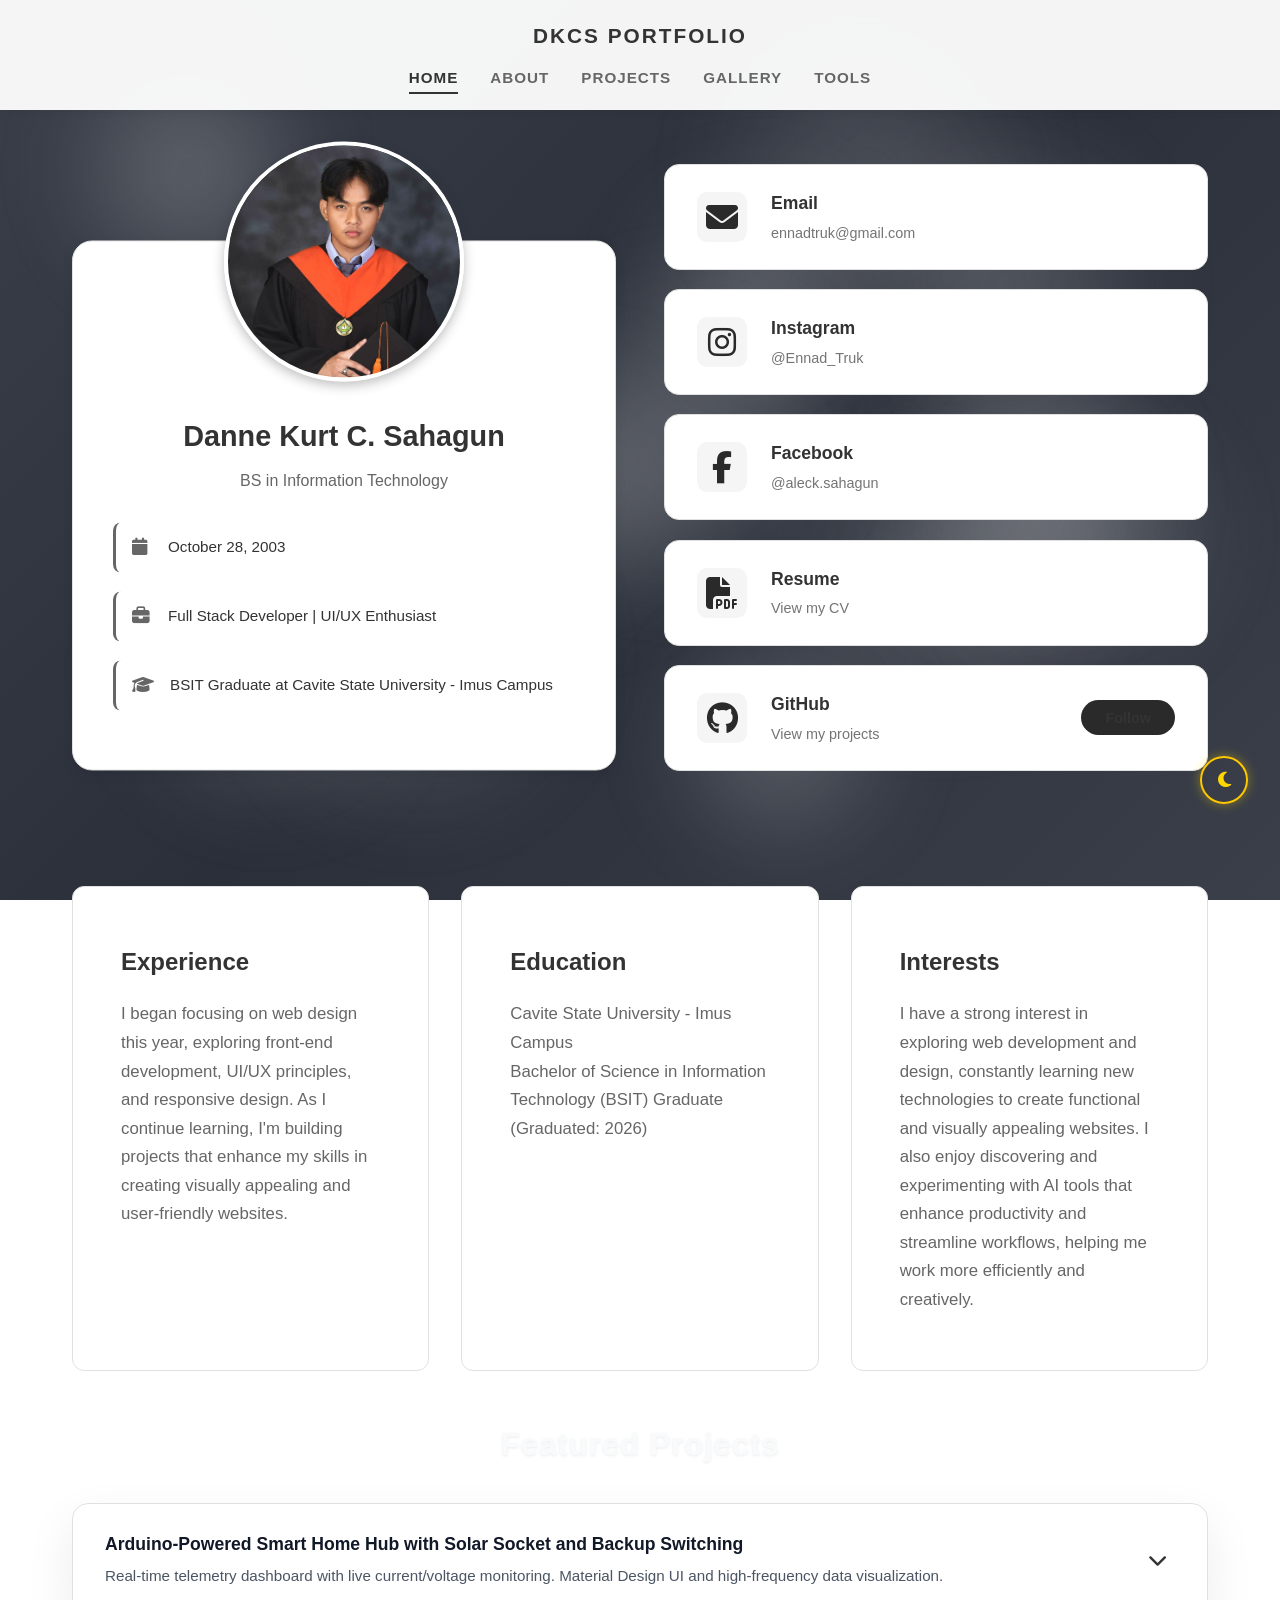
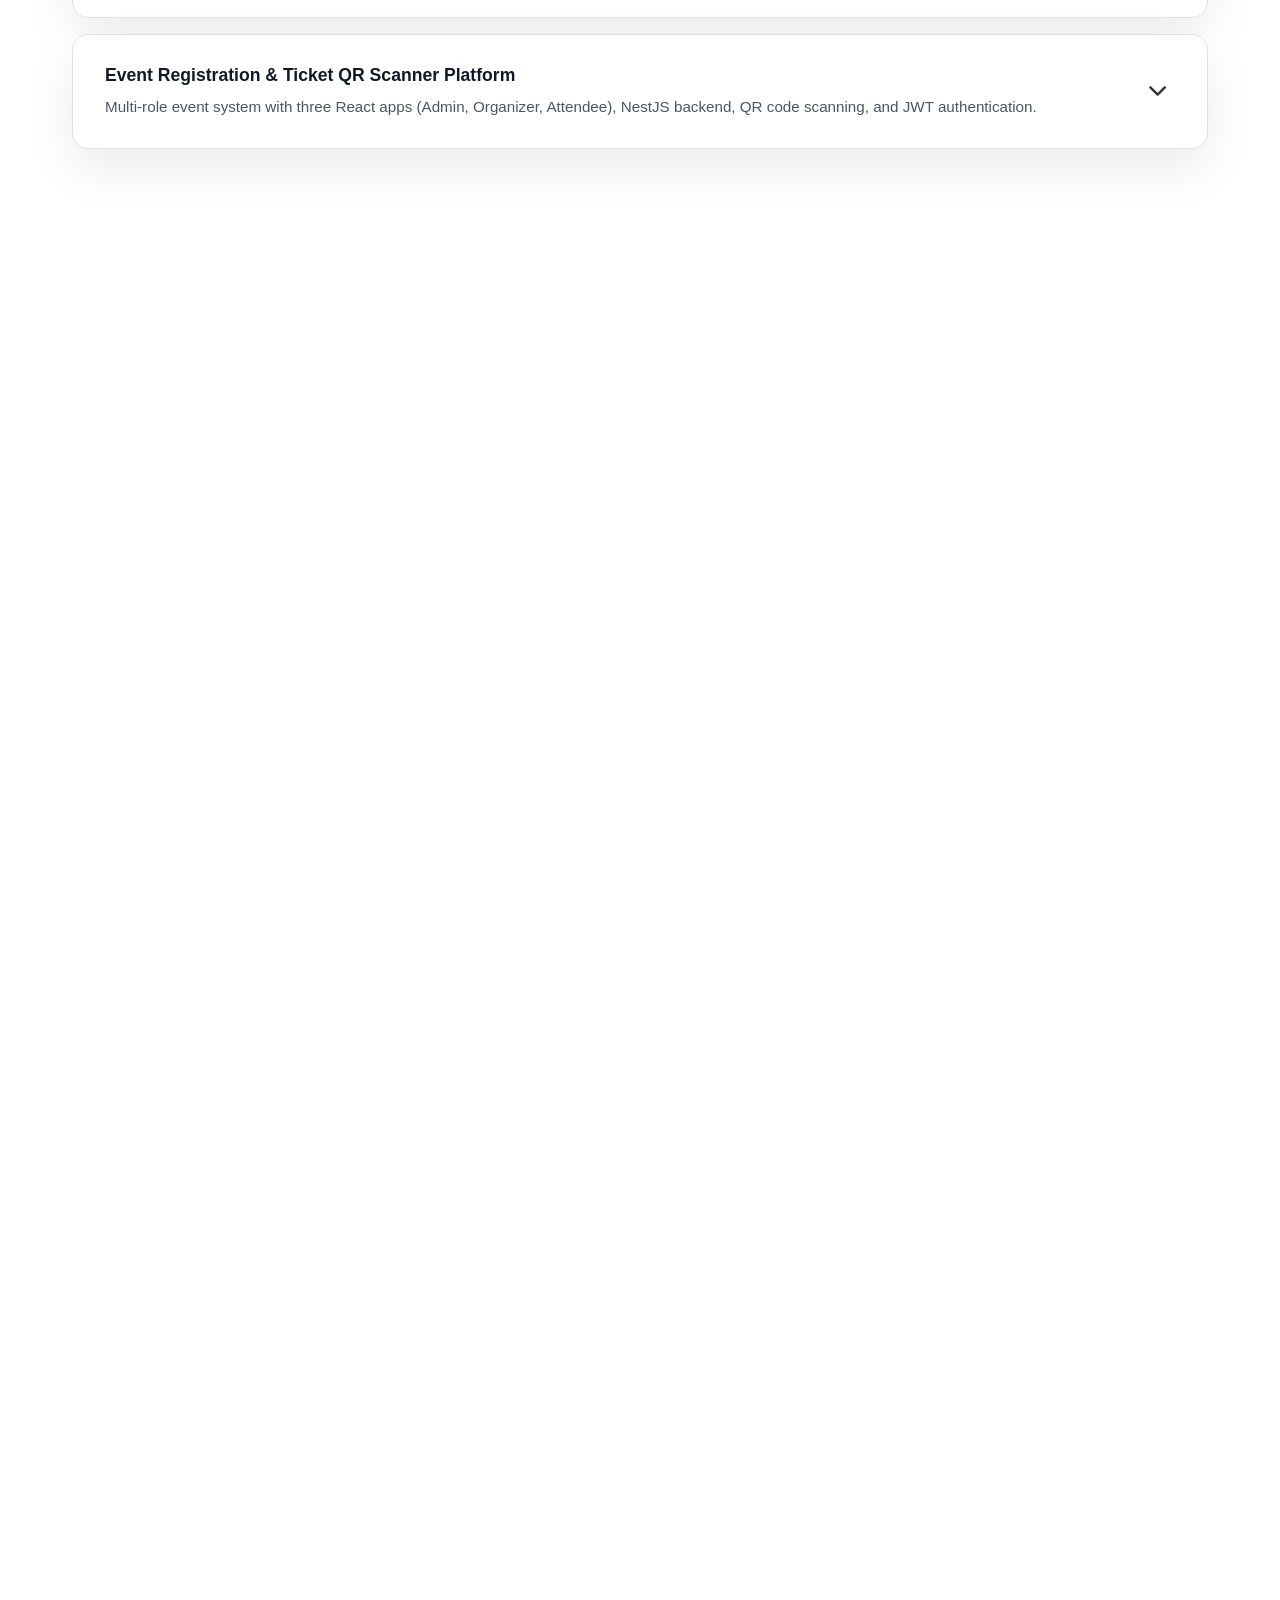
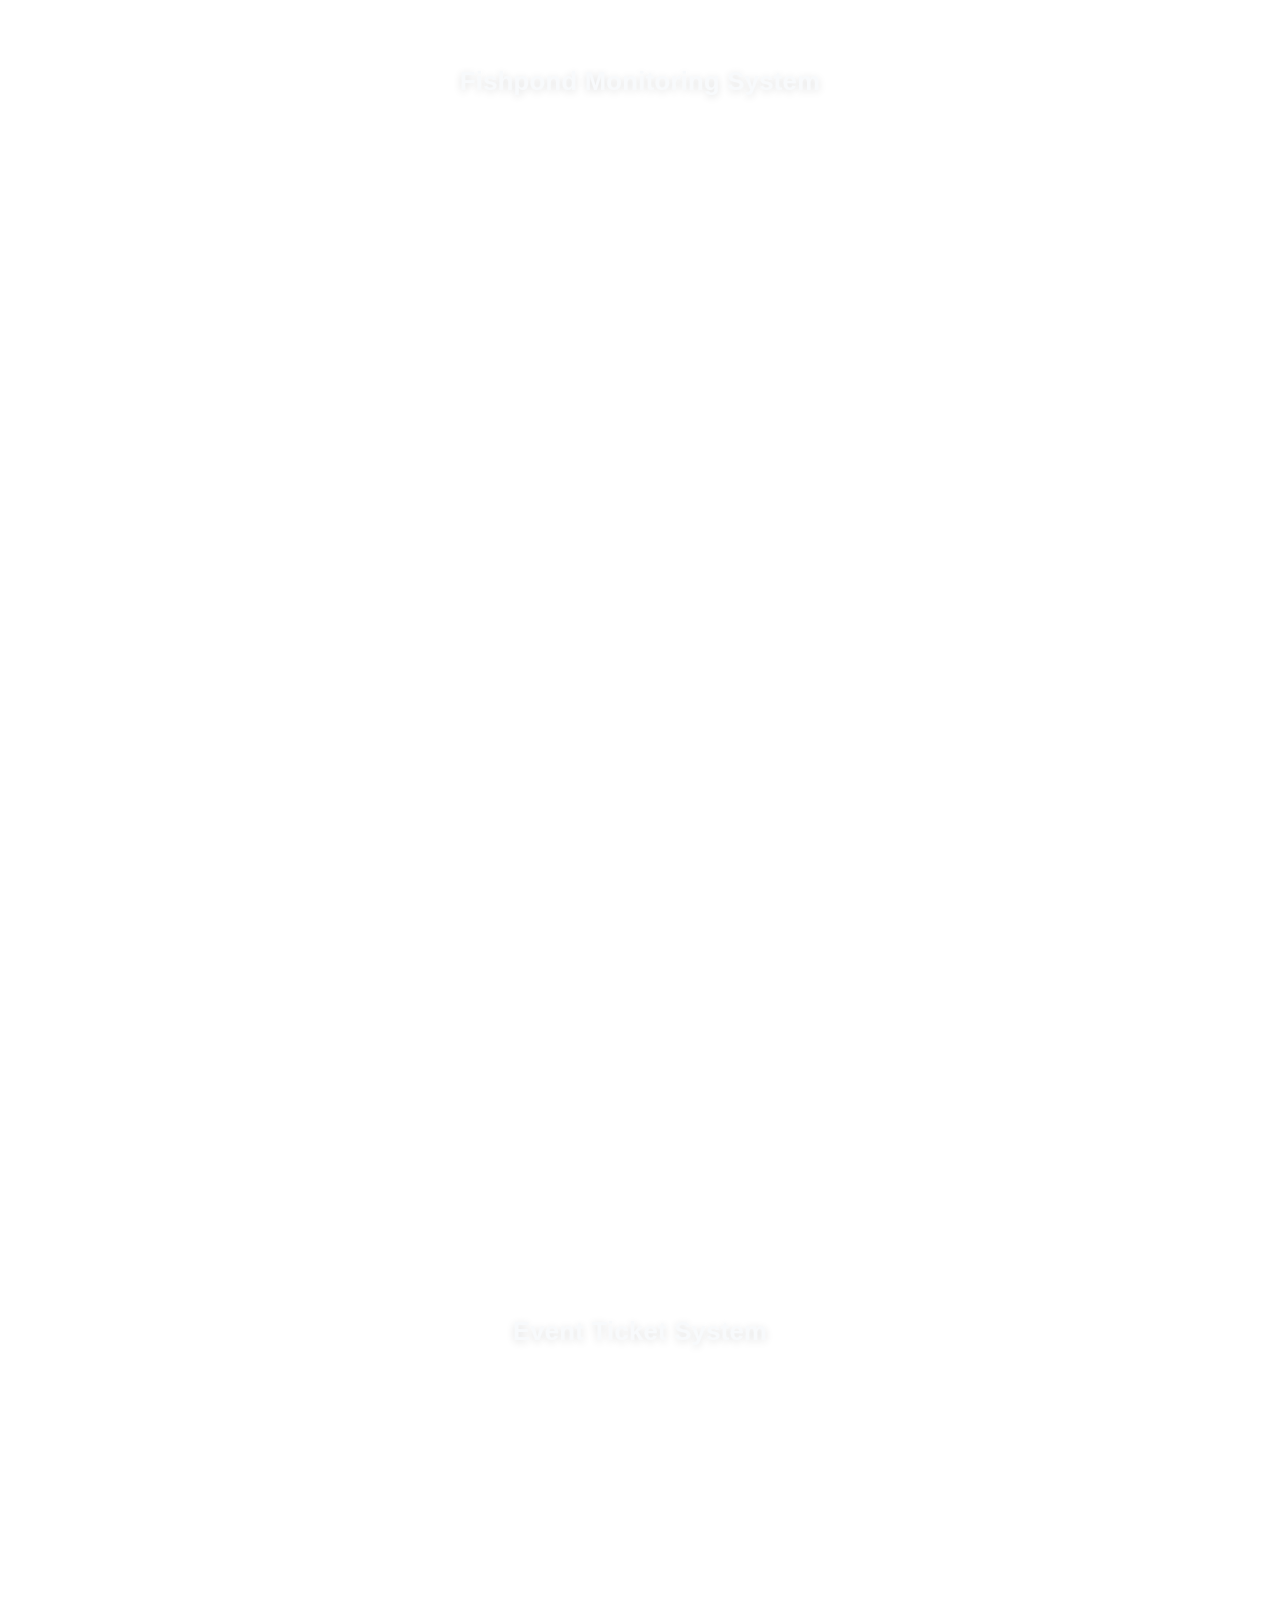
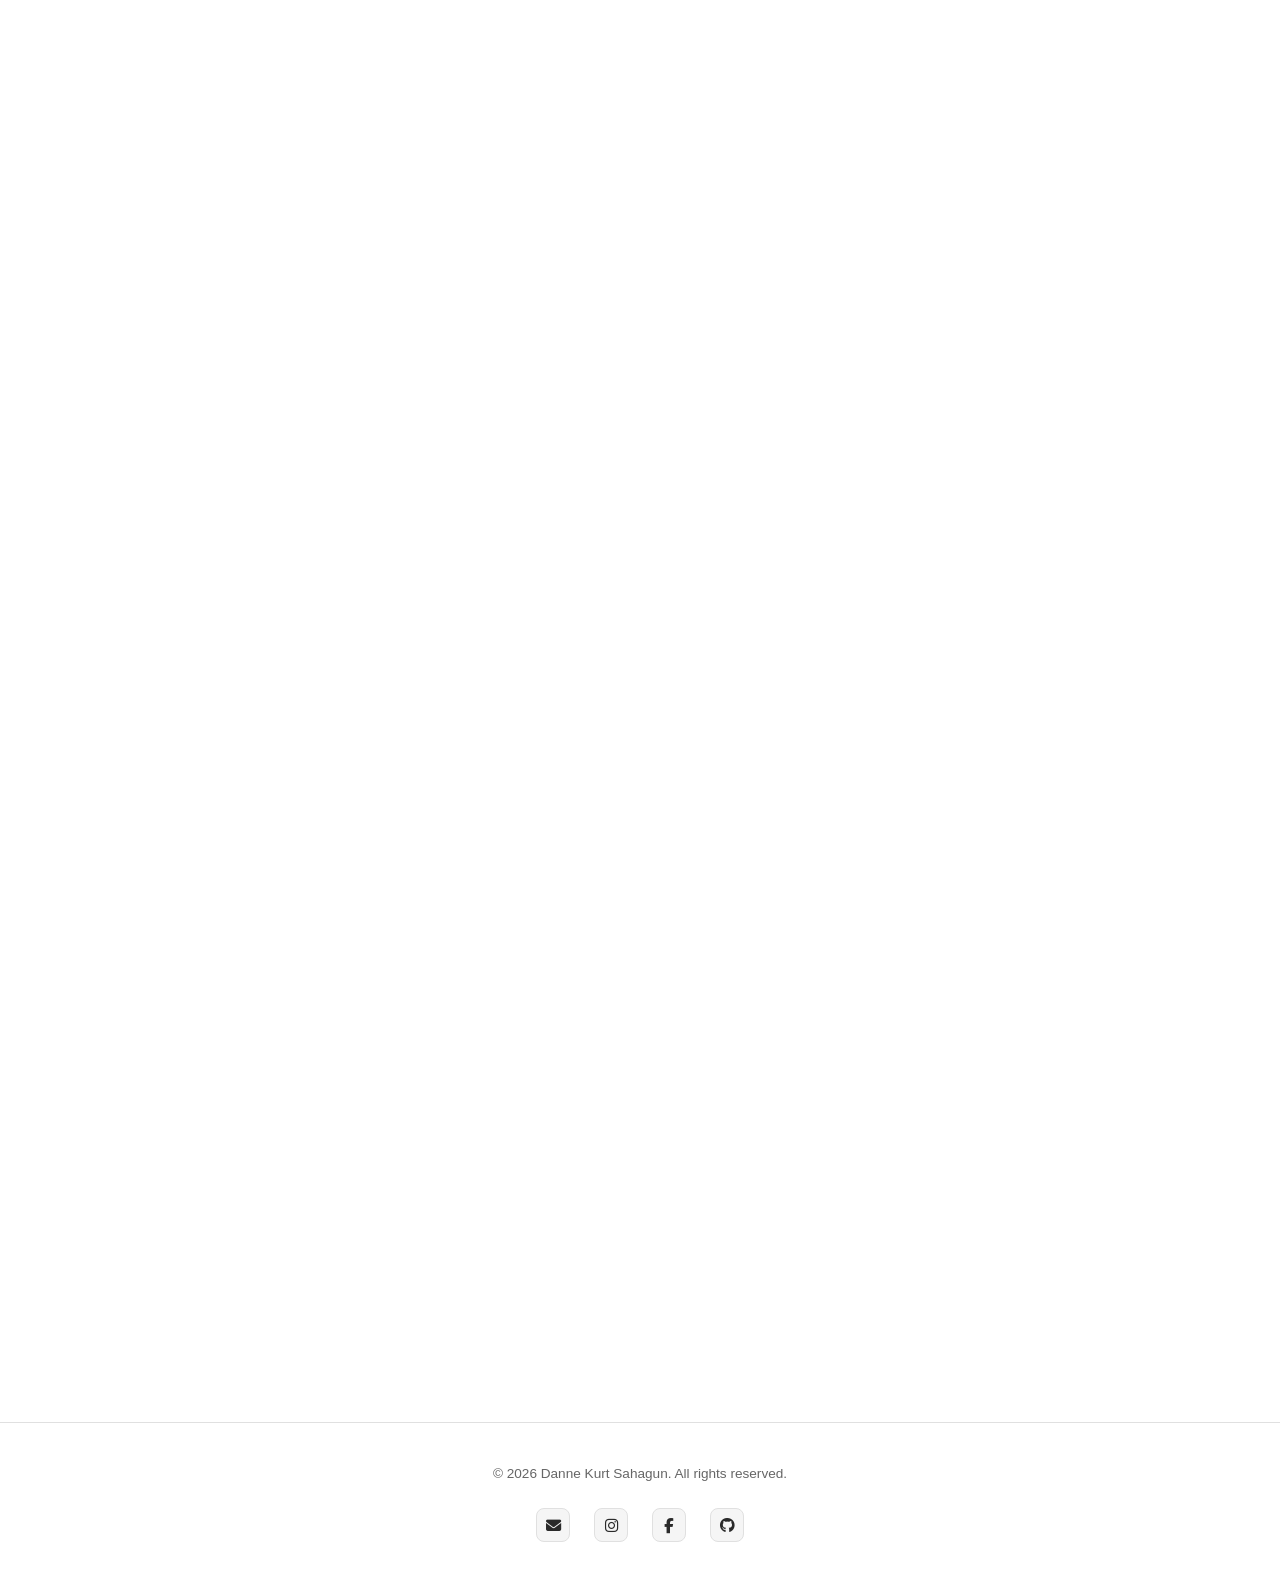
==== commit 6ba58f1d: "revamp" ====
--- a/index.html
+++ b/index.html
@@ -90,9 +90,6 @@
                 <li><a href="#projects" class="nav-link-item">Projects</a></li>
                 <li><a href="#gallery" class="nav-link-item">Gallery</a></li>
                 <li><a href="#skills" class="nav-link-item">Tools</a></li>
-                <li><button id="themeToggle" class="theme-toggle" title="Toggle dark mode" aria-label="Toggle dark mode">
-                    <i class="fas fa-moon"></i>
-                </button></li>
             </ul>
         </div>
     </nav>
@@ -1021,10 +1018,15 @@
         }
     </script>
 
-    <!-- Back-to-Top Button -->
-    <button id="backToTopBtn" class="back-to-top-btn" title="Back to top">
-        <i class="fas fa-arrow-up"></i>
-    </button>
+    <!-- Fixed Action Buttons -->
+    <div class="fixed-action-buttons">
+        <button id="themeToggle" class="theme-toggle" title="Toggle dark mode" aria-label="Toggle dark mode">
+            <i class="fas fa-moon"></i>
+        </button>
+        <button id="backToTopBtn" class="back-to-top-btn" title="Back to top">
+            <i class="fas fa-arrow-up"></i>
+        </button>
+    </div>
 
 </body>
 </html>
--- a/styles.css
+++ b/styles.css
@@ -39,27 +39,45 @@
     --project-text: #111827;
     --project-desc: #4b5563;
     --profile-border: #e8e8e8;
+    --tag-bg: #f8fafc;
+    --tag-border: #e5e7eb;
+    --tag-text: #334155;
+    --gallery-bg: #ffffff;
+    --gallery-border: #e5e7eb;
+    --gallery-text: #1e293b;
+    --section-title-color: #f8fafc;
+    --light-shadow: rgba(0, 0, 0, 0.08);
+    --medium-shadow: rgba(0, 0, 0, 0.12);
 }
 
 :root[data-theme="dark"] {
-    --bg-primary: #1a1a1a;
-    --bg-secondary: #2a2a2a;
-    --text-primary: #e8e8e8;
-    --text-secondary: #b0b0b0;
-    --border-color: #404040;
-    --card-shadow: rgba(0, 0, 0, 0.4);
+    --bg-primary: #0f0f0f;
+    --bg-secondary: #1a1a1a;
+    --text-primary: #ffffff;
+    --text-secondary: #d0d0d0;
+    --border-color: #333333;
+    --card-shadow: rgba(0, 0, 0, 0.6);
     --progress-bar-main: linear-gradient(90deg, #4a9eff 0%, #00d4ff 50%, #4a9eff 100%);
     --progress-bar-glow: rgba(74, 158, 255, 0.8);
-    --navbar-bg: rgba(26, 26, 26, 0.95);
-    --accent-text-light: #b0b0b0;
-    --accent-text-hover: #e8e8e8;
-    --icon-bg: #3a3a3a;
-    --icon-color: #e8e8e8;
-    --hover-bg-dark: #3a3a3a;
-    --hover-bg-darker: #4a4a4a;
-    --project-text: #e8e8e8;
-    --project-desc: #b0b0b0;
-    --profile-border: #404040;
+    --navbar-bg: rgba(15, 15, 15, 0.95);
+    --accent-text-light: #d0d0d0;
+    --accent-text-hover: #ffffff;
+    --icon-bg: #2a2a2a;
+    --icon-color: #ffffff;
+    --hover-bg-dark: #2a2a2a;
+    --hover-bg-darker: #3a3a3a;
+    --project-text: #ffffff;
+    --project-desc: #c0c0c0;
+    --profile-border: #333333;
+    --tag-bg: #2a2a2a;
+    --tag-border: #404040;
+    --tag-text: #d0d0d0;
+    --gallery-bg: #1a1a1a;
+    --gallery-border: #333333;
+    --gallery-text: #ffffff;
+    --section-title-color: #ffffff;
+    --light-shadow: rgba(0, 0, 0, 0.4);
+    --medium-shadow: rgba(0, 0, 0, 0.6);
 }
 
 body {
@@ -239,10 +257,10 @@
 /* ============ THEME TOGGLE BUTTON ============ */
 .theme-toggle {
     background: none;
-    border: 2px solid var(--text-secondary);
-    color: var(--text-secondary);
-    width: 40px;
-    height: 40px;
+    border: 2px solid #FFC700;
+    color: #FFD700;
+    width: 48px;
+    height: 48px;
     border-radius: 50%;
     cursor: pointer;
     display: flex;
@@ -251,24 +269,26 @@
     font-size: 1.1rem;
     transition: all 0.3s cubic-bezier(0.34, 1.56, 0.64, 1);
     position: relative;
+    box-shadow: 0 0 12px rgba(255, 215, 0, 0.4);
 }
 
 .theme-toggle:hover {
-    color: var(--text-primary);
-    border-color: var(--text-primary);
+    color: #FFD700;
+    border-color: #FFD700;
     transform: scale(1.15) rotate(20deg);
-    box-shadow: 0 0 15px rgba(42, 42, 42, 0.2);
+    box-shadow: 0 0 20px rgba(255, 215, 0, 0.6);
 }
 
 :root[data-theme="dark"] .theme-toggle {
-    border-color: #4a9eff;
-    color: #4a9eff;
-}
-
-:root[data-theme="dark"] .theme-toggle:hover {
     border-color: #00d4ff;
     color: #00d4ff;
-    box-shadow: 0 0 20px rgba(74, 158, 255, 0.4);
+    box-shadow: 0 0 15px rgba(0, 212, 255, 0.3);
+}
+
+:root[data-theme="dark"] .theme-toggle:hover {
+    border-color: #00ffff;
+    color: #00ffff;
+    box-shadow: 0 0 25px rgba(0, 212, 255, 0.6);
 }
 
 .theme-toggle i {
@@ -285,15 +305,15 @@
     top: 0;
     left: 0;
     height: 6px;
-    background: linear-gradient(90deg, #2a2a2a 0%, #888888 25%, #555555 50%, #888888 75%, #2a2a2a 100%);
+    background: linear-gradient(90deg, #FFD700 0%, #FFC700 25%, #FFB700 50%, #FFC700 75%, #FFD700 100%);
     width: 0%;
     transition: width 0.15s cubic-bezier(0.25, 0.46, 0.45, 0.94);
 
     
     z-index: 1001;
-    box-shadow: 0 0 15px rgba(136, 136, 136, 0.6), inset 0 1px 2px rgba(255, 255, 255, 0.2), 0 4px 12px rgba(42, 42, 42, 0.5);
+    box-shadow: 0 0 15px rgba(255, 215, 0, 0.7), inset 0 1px 2px rgba(255, 255, 255, 0.3), 0 4px 12px rgba(255, 183, 0, 0.5);
     border-radius: 3px;
-    filter: drop-shadow(0 0 3px rgba(136, 136, 136, 0.4));
+    filter: drop-shadow(0 0 4px rgba(255, 215, 0, 0.5));
 }
 
 :root[data-theme="dark"] .scroll-progress-bar {
@@ -334,10 +354,22 @@
     }
 }
 
-.back-to-top-btn {
+/* ============ FIXED ACTION BUTTONS CONTAINER ============ */
+.fixed-action-buttons {
     position: fixed;
     bottom: 2rem;
     right: 2rem;
+    display: flex;
+    flex-direction: column;
+    gap: 1rem;
+    align-items: center;
+    z-index: 999;
+}
+
+.back-to-top-btn {
+    position: relative;
+    bottom: auto;
+    right: auto;
     width: 48px;
     height: 48px;
     background: var(--text-primary);
@@ -388,7 +420,7 @@
     border-radius: 20px;
     padding: 2.5rem;
     transition: all 0.3s ease;
-    box-shadow: 0 4px 12px rgba(0, 0, 0, 0.08);
+    box-shadow: 0 4px 12px var(--light-shadow);
     position: sticky;
     top: 300px;
     opacity: 0;
@@ -484,26 +516,26 @@
 
 .email-card:hover, .instagram-card:hover, .facebook-card:hover, .resume-card:hover {
     background: var(--hover-bg-dark);
-    color: #ffffff;
+    color: var(--text-primary);
     border-color: var(--hover-bg-dark);
     box-shadow: 0 8px 24px var(--card-shadow);
 }
 
 .email-card:hover .card-icon, .instagram-card:hover .card-icon, .facebook-card:hover .card-icon, .resume-card:hover .card-icon {
     background: var(--hover-bg-darker);
-    color: #ffffff;
+    color: var(--text-primary);
 }
 
 .email-card:hover .card-content h3, .instagram-card:hover .card-content h3, .facebook-card:hover .card-content h3, .resume-card:hover .card-content h3 {
-    color: #ffffff;
+    color: var(--text-primary);
 }
 
 .email-card:hover .card-content p, .instagram-card:hover .card-content p, .facebook-card:hover .card-content p, .resume-card:hover .card-content p {
-    color: #e0e0e0;
+    color: var(--text-secondary);
 }
 
 .email-card:hover > i:last-of-type, .instagram-card:hover > i:last-of-type, .facebook-card:hover > i:last-of-type, .resume-card:hover > i:last-of-type {
-    color: #ffffff;
+    color: var(--text-primary);
 }
 
 /* Card type - GitHub */
@@ -518,7 +550,7 @@
 
 .follow-btn {
     background: var(--hover-bg-dark);
-    color: #ffffff;
+    color: var(--text-primary);
     border: none;
     padding: 0.6rem 1.5rem;
     border-radius: 20px;
@@ -533,26 +565,26 @@
 
 .github-card:hover {
     background: var(--hover-bg-dark);
-    color: #ffffff;
+    color: var(--text-primary);
     border-color: var(--hover-bg-dark);
     box-shadow: 0 8px 24px var(--card-shadow);
 }
 
-.github-card:hover .card-icon { background: var(--hover-bg-darker); color: #ffffff; }
-.github-card:hover .card-content h3, .github-card:hover .card-content p { color: #ffffff; }
-.github-card:hover > i:last-of-type { color: #ffffff; }
+.github-card:hover .card-icon { background: var(--hover-bg-darker); color: var(--text-primary); }
+.github-card:hover .card-content h3, .github-card:hover .card-content p { color: var(--text-primary); }
+.github-card:hover > i:last-of-type { color: var(--text-primary); }
 
 /* ============ SECTION 9: SECTION TITLES ============ */
 .section-title {
     font-size: 2rem;
     margin-bottom: 2rem;
-    color: #ffffff;
+    color: var(--section-title-color);
     font-weight: 700;
     letter-spacing: 0.5px;
     text-align: center;
     opacity: 0;
     animation: slideInUp 0.9s ease-out both;
-    text-shadow: 0 1px 3px rgba(0, 0, 0, 0.1);
+    text-shadow: 0 1px 3px var(--light-shadow);
 }
 
 /* ============ SECTION 10: ABOUT SECTION ============ */
@@ -618,7 +650,7 @@
     border: 1px solid var(--border-color);
     border-radius: 16px;
     overflow: hidden;
-    box-shadow: 0 20px 50px rgba(15, 23, 42, 0.05);
+    box-shadow: 0 20px 50px var(--light-shadow);
     transition: all 0.3s ease;
 }
 
@@ -628,7 +660,7 @@
 }
 
 .project-accordion-item.expanded {
-    box-shadow: 0 24px 48px rgba(15, 23, 42, 0.12);
+    box-shadow: 0 24px 48px var(--medium-shadow);
     border-color: var(--border-color);
 }
 
@@ -644,19 +676,19 @@
 
 .project-accordion-header:hover {
     background: var(--hover-bg-dark);
-    color: #ffffff;
+    color: var(--text-primary);
 }
 
 .project-accordion-header:hover .project-accordion-title {
-    color: #ffffff;
+    color: var(--text-primary);
 }
 
 .project-accordion-header:hover .project-accordion-description {
-    color: #e0e0e0;
+    color: var(--text-secondary);
 }
 
 .project-accordion-header:hover .project-accordion-toggle {
-    color: #ffffff;
+    color: var(--text-primary);
 }
 
 .project-accordion-content {
@@ -713,7 +745,7 @@
     margin: 0 0 1.5rem 0;
     padding-left: 1.1rem;
     list-style: disc;
-    color: #4b5563;
+    color: var(--project-desc);
     display: grid;
     gap: 0.55rem;
 }
@@ -728,9 +760,9 @@
     justify-content: center;
     padding: 0.5rem 0.8rem;
     border-radius: 999px;
-    border: 1px solid #e5e7eb;
-    background: #f8fafc;
-    color: #334155;
+    border: 1px solid var(--tag-border);
+    background: var(--tag-bg);
+    color: var(--tag-text);
     font-size: 0.78rem;
     font-weight: 600;
 }
@@ -753,10 +785,10 @@
 .gallery-group-title {
     font-size: 1.6rem;
     font-weight: 600;
-    color: #f8fafc;
+    color: var(--section-title-color);
     margin-bottom: 2rem;
     text-align: center;
-    text-shadow: 0 2px 8px rgba(0, 0, 0, 0.25);
+    text-shadow: 0 2px 8px var(--medium-shadow);
     letter-spacing: 0.3px;
     opacity: 1;
 }
@@ -776,11 +808,11 @@
     position: relative;
     overflow: hidden;
     border-radius: 12px;
-    background: #ffffff;
-    border: 1px solid #e5e7eb;
+    background: var(--gallery-bg);
+    border: 1px solid var(--gallery-border);
     transition: box-shadow 0.3s ease, border-color 0.3s ease;
     cursor: pointer;
-    box-shadow: 0 4px 12px rgba(0, 0, 0, 0.08);
+    box-shadow: 0 4px 12px var(--light-shadow);
     opacity: 0;
     display: flex;
     flex-direction: column;
@@ -794,8 +826,8 @@
 }
 
 .gallery-item:hover {
-    box-shadow: 0 8px 16px rgba(0, 0, 0, 0.12);
-    border-color: #d0d0d0;
+    box-shadow: 0 8px 16px var(--medium-shadow);
+    border-color: var(--border-color);
 }
 
 .gallery-item img {
@@ -812,12 +844,12 @@
 
 .gallery-item figcaption {
     padding: 1rem;
-    background: #f8fafc;
-    color: #1e293b;
+    background: var(--tag-bg);
+    color: var(--gallery-text);
     font-size: 0.9rem;
     font-weight: 600;
     text-align: center;
-    border-top: 1px solid #e5e7eb;
+    border-top: 1px solid var(--tag-border);
     letter-spacing: 0.2px;
     line-height: 1.4;
 }
@@ -904,9 +936,13 @@
     .back-to-top-btn {
         width: 42px;
         height: 42px;
+        font-size: 1rem;
+    }
+
+    .fixed-action-buttons {
         bottom: 1rem;
         right: 1rem;
-        font-size: 1rem;
+        gap: 0.8rem;
     }
 }
 
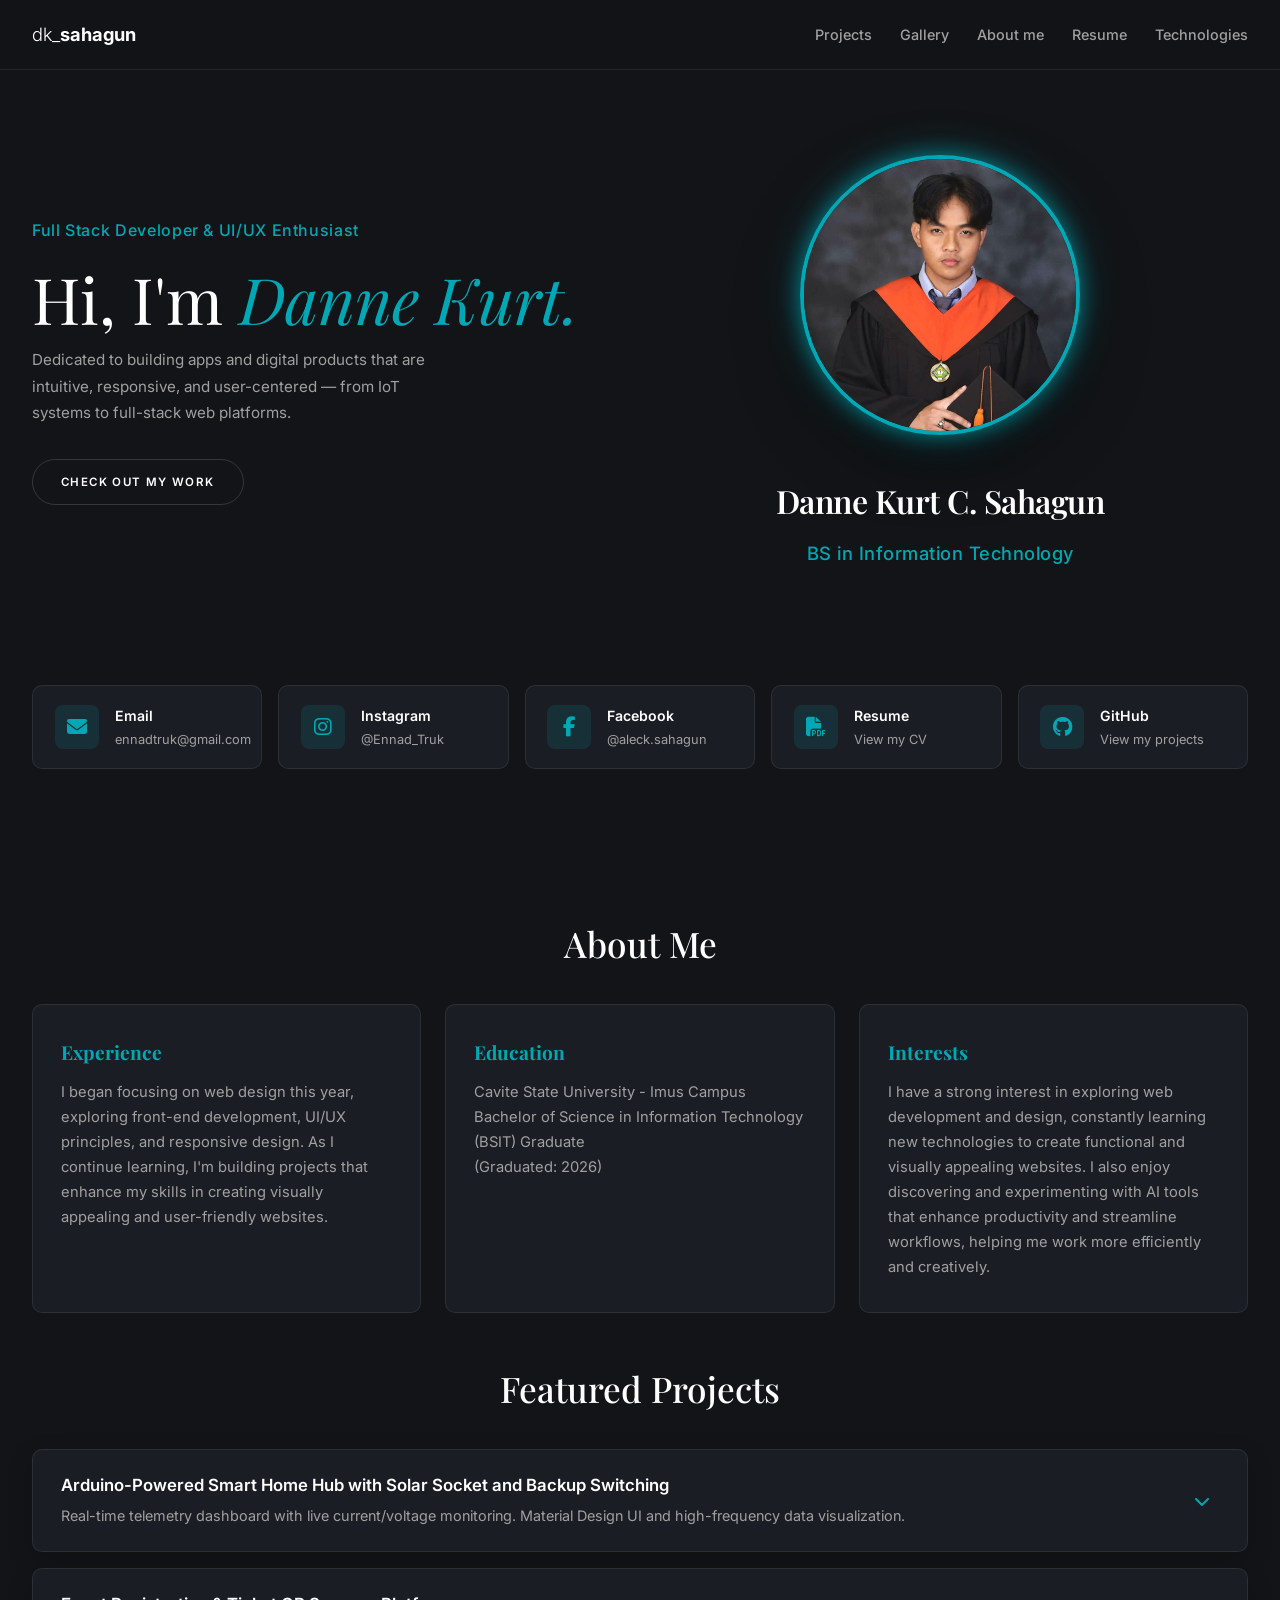
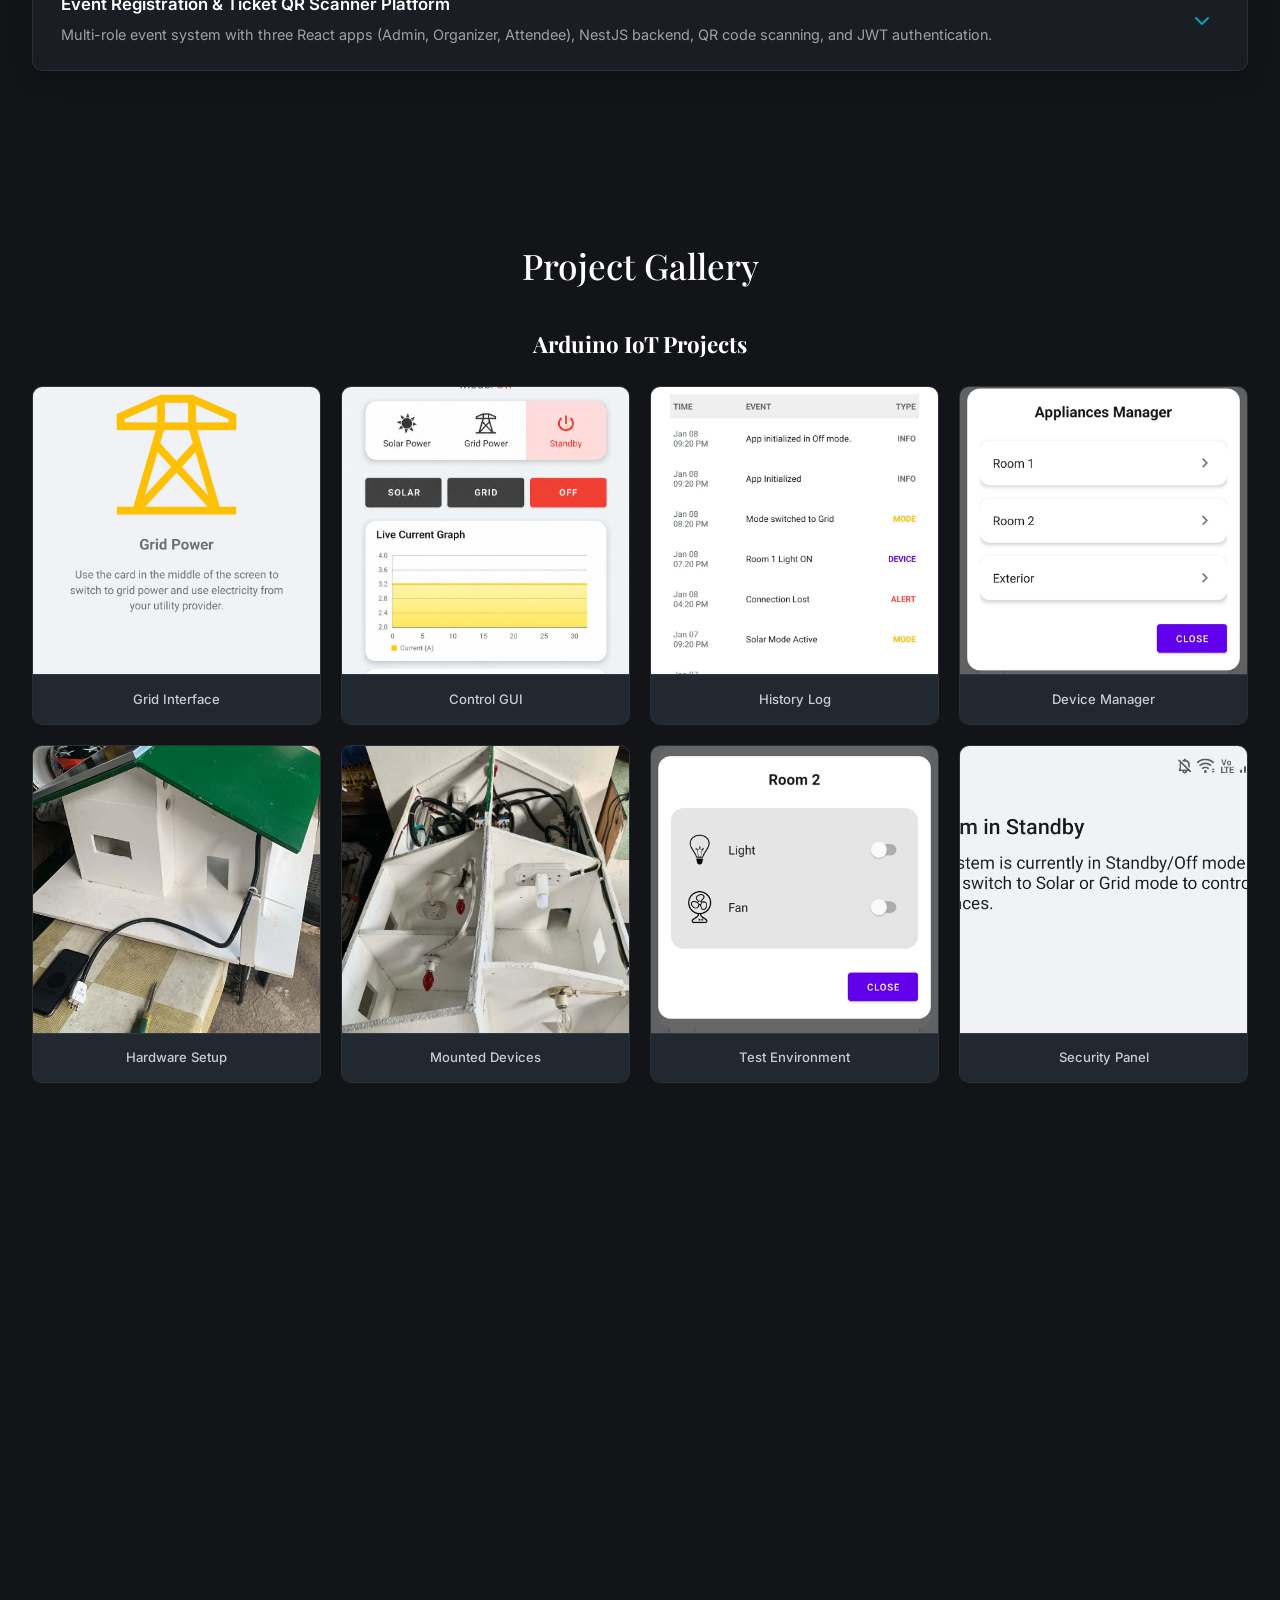
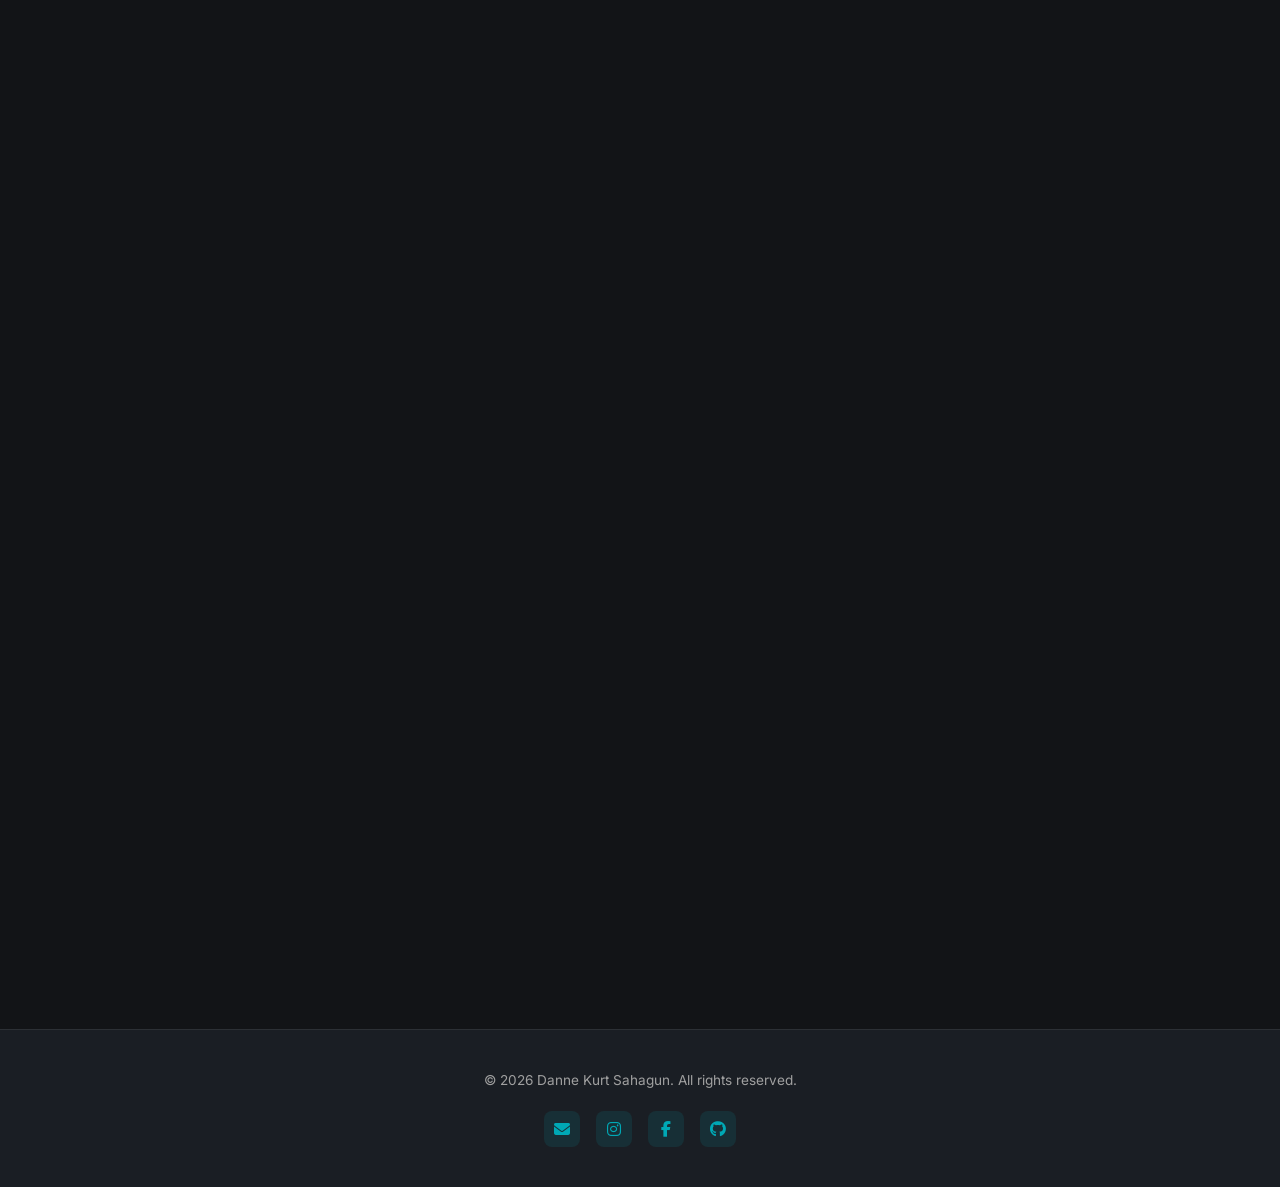
==== commit 2c7dc989: "Update portfolio design and remove redundancies" ====
--- a/index.html
+++ b/index.html
@@ -5,8 +5,8 @@
     <meta charset="UTF-8">
     <meta name="viewport" content="width=device-width, initial-scale=1, viewport-fit=cover">
     <meta name="description" content="Full Stack Developer & UI/UX Enthusiast. Portfolio showcasing Arduino IoT projects, web applications, and innovative tech solutions.">
-    <meta name="theme-color" content="#2a2a2a">
-    <meta name="color-scheme" content="light">
+    <meta name="theme-color" content="#121417">
+    <meta name="color-scheme" content="dark">
     
     <!-- SEO Meta Tags -->
     <meta name="keywords" content="Full Stack Developer, UI/UX Design, Arduino, IoT, Web Development, Flutter, React">
@@ -43,6 +43,9 @@
     
     <title>Danne Kurt Sahagun - Full Stack Developer</title>
     
+    <link rel="preconnect" href="https://fonts.googleapis.com">
+    <link rel="preconnect" href="https://fonts.gstatic.com" crossorigin>
+    <link href="https://fonts.googleapis.com/css2?family=Inter:wght@300;400;500;600;700&family=Playfair+Display:ital,wght@0,400;0,500;0,600;0,700;1,400&display=swap" rel="stylesheet">
     <link rel="stylesheet" href="https://cdnjs.cloudflare.com/ajax/libs/font-awesome/6.5.1/css/all.min.css" integrity="sha512-DTOQO9RWCH3ppGqcWaEA1BIZOC6xxalwEsw9c2QQeAIftl+Vegovlnee1c9QX4TctnWMn13TZye+giMm8e2LwA==" crossorigin="anonymous" referrerpolicy="no-referrer">
     <link rel="stylesheet" href="styles.css">
     
@@ -82,14 +85,14 @@
     <nav class="navbar">
         <div class="nav-container">
             <div class="nav-brand">
-                <a href="#home" class="nav-signature">DKCS PORTFOLIO</a>
+                <a href="#home" class="nav-signature"><span class="nav-name-light">DK_</span> <span class="nav-name-bold">Sahagun</span></a>
             </div>
             <ul class="nav-links">
-                <li><a href="#home" class="nav-link-item">Home</a></li>
-                <li><a href="#about" class="nav-link-item">About</a></li>
                 <li><a href="#projects" class="nav-link-item">Projects</a></li>
                 <li><a href="#gallery" class="nav-link-item">Gallery</a></li>
-                <li><a href="#skills" class="nav-link-item">Tools</a></li>
+                <li><a href="#about" class="nav-link-item">About me</a></li>
+                <li><a href="Official CV.pdf" target="_blank" rel="noopener noreferrer" class="nav-link-item">Resume</a></li>
+                <li><a href="#skills" class="nav-link-item">Technologies</a></li>
             </ul>
         </div>
     </nav>
@@ -97,34 +100,28 @@
     <!-- Scroll Progress Indicator -->
     <div class="scroll-progress-bar"></div>
 
-    <div class="container" id="home">
-        <!-- Left Side: Profile Card -->
-        <div class="profile-card">
-            <div class="profile-image-wrapper">
-                <img src="grad_pic.jpg" alt="Danne Kurt Sahagun - Full Stack Developer" class="profile-image" loading="lazy" width="200" height="200">
-            </div>
-            
-            <h1 class="profile-full-name">Danne Kurt C. Sahagun</h1>
-            <p class="profile-degree">BS in Information Technology</p>
-            
-            <div class="profile-info-item">
-                <i class="fas fa-calendar"></i>
-                <span>October 28, 2003</span>
-            </div>
-            
-            <div class="profile-info-item">
-                <i class="fas fa-briefcase"></i>
-                <span>Full Stack Developer | UI/UX Enthusiast</span>
-            </div>
-        
-            <div class="profile-info-item">
-                <i class="fas fa-graduation-cap"></i>
-                <span>BSIT Graduate at Cavite State University - Imus Campus</span>
-            </div>
-        </div>
-
-        <!-- Socials (desktop cards + dedicated mobile icon row) -->
-        <div class="socials">
+    <section class="hero-section" id="home">
+        <div class="hero-intro">
+            <p class="hero-role">Full Stack Developer &amp; UI/UX Enthusiast</p>
+            <h1 class="hero-greeting">Hi, I'm <em>Danne Kurt.</em></h1>
+            <p class="hero-bio">Dedicated to building apps and digital products that are intuitive, responsive, and user-centered — from IoT systems to full-stack web platforms.</p>
+            <a href="#projects" class="hero-cta">Check out my work</a>
+        </div>
+
+        <div class="hero-visual">
+            <div class="hero-collage">
+                <article class="profile-card">
+                    <div class="profile-image-wrapper">
+                        <img src="grad_pic.jpg" alt="Danne Kurt Sahagun - Full Stack Developer" class="profile-image" loading="eager" width="140" height="140">
+                    </div>
+                    <h2 class="profile-full-name">Danne Kurt C. Sahagun</h2>
+                    <p class="profile-degree">BS in Information Technology</p>
+                </article>
+            </div>
+        </div>
+
+        <!-- Socials -->
+        <div class="socials" id="contact">
             <!-- Mobile icon row -->
             <div class="mobile-social-row" aria-label="Social links">
                 <a href="mailto:ennadtruk@gmail.com" class="mobile-social-link" title="Email">
@@ -203,11 +200,11 @@
                     <h3>GitHub</h3>
                     <p>View my projects</p>
                 </div>
-                <button class="follow-btn">Follow</button>
+                <i class="fas fa-arrow-up-right"></i>
             </a>
             </div>
         </div>
-    </div>
+    </section>
 
     <!-- Additional Sections Below -->
     <!-- About Section -->
@@ -488,8 +485,9 @@
     <section id="skills" class="skills-section-full">
         <h2 class="section-title">Technologies & Tools</h2>
         <div class="tech-stack">
+            <!-- Frontend -->
             <div class="tech-group">
-                <h3 class="tech-category-label">Frontend</h3>
+                <div class="tech-category-label">FRONTEND</div>
                 <div class="tech-chips">
                     <a href="https://developer.mozilla.org/en-US/docs/Web/HTML" target="_blank" rel="noopener noreferrer" class="tech-chip">
                         <img src="https://cdn.jsdelivr.net/gh/devicons/devicon/icons/html5/html5-original.svg" alt="HTML" loading="lazy">
@@ -510,8 +508,9 @@
                 </div>
             </div>
 
+            <!-- Backend -->
             <div class="tech-group">
-                <h3 class="tech-category-label">Backend</h3>
+                <div class="tech-category-label">BACKEND</div>
                 <div class="tech-chips">
                     <a href="https://nodejs.org" target="_blank" rel="noopener noreferrer" class="tech-chip">
                         <img src="https://cdn.jsdelivr.net/gh/devicons/devicon/icons/nodejs/nodejs-original.svg" alt="Node.js" loading="lazy">
@@ -528,8 +527,9 @@
                 </div>
             </div>
 
+            <!-- Mobile -->
             <div class="tech-group">
-                <h3 class="tech-category-label">Mobile</h3>
+                <div class="tech-category-label">MOBILE</div>
                 <div class="tech-chips">
                     <a href="https://flutter.dev" target="_blank" rel="noopener noreferrer" class="tech-chip">
                         <img src="https://cdn.jsdelivr.net/gh/devicons/devicon/icons/flutter/flutter-original.svg" alt="Flutter" loading="lazy">
@@ -542,8 +542,9 @@
                 </div>
             </div>
 
+            <!-- Database -->
             <div class="tech-group">
-                <h3 class="tech-category-label">Database</h3>
+                <div class="tech-category-label">DATABASE</div>
                 <div class="tech-chips">
                     <a href="https://www.mysql.com" target="_blank" rel="noopener noreferrer" class="tech-chip">
                         <img src="https://cdn.jsdelivr.net/gh/devicons/devicon/icons/mysql/mysql-original.svg" alt="MySQL" loading="lazy">
@@ -556,8 +557,9 @@
                 </div>
             </div>
 
+            <!-- Hardware -->
             <div class="tech-group">
-                <h3 class="tech-category-label">Hardware</h3>
+                <div class="tech-category-label">HARDWARE</div>
                 <div class="tech-chips">
                     <a href="https://www.arduino.cc/en/software" target="_blank" rel="noopener noreferrer" class="tech-chip">
                         <img src="https://cdn.jsdelivr.net/gh/devicons/devicon/icons/arduino/arduino-original.svg" alt="Arduino" loading="lazy">
@@ -566,8 +568,9 @@
                 </div>
             </div>
 
+            <!-- Tools -->
             <div class="tech-group">
-                <h3 class="tech-category-label">Tools</h3>
+                <div class="tech-category-label">TOOLS</div>
                 <div class="tech-chips">
                     <a href="https://git-scm.com" target="_blank" rel="noopener noreferrer" class="tech-chip">
                         <img src="https://cdn.jsdelivr.net/gh/devicons/devicon/icons/git/git-original.svg" alt="Git" loading="lazy">
@@ -651,7 +654,17 @@
                     if (element.classList.contains('profile-card')) {
                         element.style.animation = 'none';
                         void element.offsetWidth;
+                        element.style.animation = 'slideInRight 0.8s ease-out forwards';
+                        element.style.opacity = '1';
+                    } else if (element.classList.contains('hero-intro')) {
+                        element.style.animation = 'none';
+                        void element.offsetWidth;
                         element.style.animation = 'slideInLeft 0.8s ease-out forwards';
+                        element.style.opacity = '1';
+                    } else if (element.classList.contains('hero-visual')) {
+                        element.style.animation = 'none';
+                        void element.offsetWidth;
+                        element.style.animation = 'slideInRight 0.8s ease-out forwards';
                         element.style.opacity = '1';
                     } else if (element.classList.contains('info-cards-stack')) {
                         element.style.animation = 'none';
@@ -716,7 +729,13 @@
             });
         }, observerOptions);
 
-        // Observe profile and info cards
+        // Observe hero and profile elements
+        const heroIntro = document.querySelector('.hero-intro');
+        if (heroIntro) observer.observe(heroIntro);
+
+        const heroVisual = document.querySelector('.hero-visual');
+        if (heroVisual) observer.observe(heroVisual);
+
         const profileCard = document.querySelector('.profile-card');
         if (profileCard) observer.observe(profileCard);
         
@@ -850,52 +869,6 @@
         }
     </script>
 
-    <!-- Theme Toggle Script -->
-    <script>
-        // Initialize theme on page load
-        function initTheme() {
-            const savedTheme = localStorage.getItem('theme');
-            const prefersDark = window.matchMedia('(prefers-color-scheme: dark)').matches;
-            const theme = savedTheme || (prefersDark ? 'dark' : 'light');
-            
-            document.documentElement.setAttribute('data-theme', theme);
-            updateThemeIcon(theme);
-        }
-
-        // Update theme icon based on current theme
-        function updateThemeIcon(theme) {
-            const themeToggle = document.getElementById('themeToggle');
-            if (themeToggle) {
-                const icon = themeToggle.querySelector('i');
-                if (theme === 'dark') {
-                    icon.classList.remove('fa-moon');
-                    icon.classList.add('fa-sun');
-                } else {
-                    icon.classList.remove('fa-sun');
-                    icon.classList.add('fa-moon');
-                }
-            }
-        }
-
-        // Toggle theme on button click
-        document.addEventListener('DOMContentLoaded', () => {
-            const themeToggle = document.getElementById('themeToggle');
-            if (themeToggle) {
-                themeToggle.addEventListener('click', () => {
-                    const currentTheme = document.documentElement.getAttribute('data-theme');
-                    const newTheme = currentTheme === 'dark' ? 'light' : 'dark';
-                    
-                    document.documentElement.setAttribute('data-theme', newTheme);
-                    localStorage.setItem('theme', newTheme);
-                    updateThemeIcon(newTheme);
-                });
-            }
-        });
-
-        // Initialize theme immediately (before page renders)
-        initTheme();
-    </script>
-
     <!-- Image Modal/Lightbox -->
     <div id="imageModal" class="image-modal">
         <div class="modal-content">
@@ -992,7 +965,7 @@
         }
 
         // ============ ACTIVE SECTION INDICATOR ============
-        const sections = document.querySelectorAll('section[id], .container[id]'); // Only query sections and containers
+        const sections = document.querySelectorAll('section[id], .container[id], .socials[id]');
         const navLinks = document.querySelectorAll('.nav-link-item');
 
         if (sections.length > 0 && navLinks.length > 0) {
@@ -1020,9 +993,6 @@
 
     <!-- Fixed Action Buttons -->
     <div class="fixed-action-buttons">
-        <button id="themeToggle" class="theme-toggle" title="Toggle dark mode" aria-label="Toggle dark mode">
-            <i class="fas fa-moon"></i>
-        </button>
         <button id="backToTopBtn" class="back-to-top-btn" title="Back to top">
             <i class="fas fa-arrow-up"></i>
         </button>
--- a/styles.css
+++ b/styles.css
@@ -1,9 +1,52 @@
-/* ============================================================ */
-/* PORTFOLIO STYLES - CLEAN & ORGANIZED */
-/* ============================================================ */
-
-/* ============ SECTION 1: GLOBAL RESETS & BASE STYLES ============ */
-* {
+/* ========================================================================== */
+/* PORTFOLIO — Laura theme (dark glass + teal accent)                          */
+/* Single source of truth. Sections: tokens → base → layout → components → MQ */
+/* ========================================================================== */
+
+/* ── 1. Design tokens ───────────────────────────────────────────────────── */
+:root {
+    --bg-primary: #121417;
+    --bg-secondary: #1a1e24;
+    --bg-elevated: #222830;
+    --text-primary: #ffffff;
+    --text-secondary: #a0a0a0;
+    --text-muted: #6b7280;
+    --accent: #00a8b5;
+    --accent-hover: #00c4d4;
+    --accent-soft: rgba(0, 168, 181, 0.12);
+    --border-color: rgba(255, 255, 255, 0.08);
+    --border-light: rgba(255, 255, 255, 0.15);
+    --glass-bg: rgba(255, 255, 255, 0.07);
+    --glass-border: rgba(255, 255, 255, 0.12);
+    --card-shadow: rgba(0, 0, 0, 0.35);
+    --light-shadow: rgba(0, 0, 0, 0.25);
+    --medium-shadow: rgba(0, 0, 0, 0.45);
+    --navbar-bg: rgba(18, 20, 23, 0.92);
+    --progress-bar-main: linear-gradient(90deg, #00a8b5 0%, #00c4d4 50%, #00a8b5 100%);
+    --progress-bar-glow: rgba(0, 168, 181, 0.6);
+    --section-title-color: #ffffff;
+    --tag-bg: rgba(255, 255, 255, 0.06);
+    --tag-border: rgba(255, 255, 255, 0.1);
+    --tag-text: #c8cdd4;
+    --gallery-bg: #1a1e24;
+    --gallery-border: rgba(255, 255, 255, 0.08);
+    --gallery-text: #c8cdd4;
+    --project-text: #ffffff;
+    --project-desc: #a0a0a0;
+    --icon-bg: rgba(0, 168, 181, 0.12);
+    --icon-color: #00a8b5;
+    --font-serif: 'Playfair Display', Georgia, 'Times New Roman', serif;
+    --font-sans: 'Inter', -apple-system, BlinkMacSystemFont, 'Segoe UI', sans-serif;
+    --container-max: 1280px;
+    --section-pad: 2rem;
+    --radius-sm: 8px;
+    --radius-md: 10px;
+    --radius-lg: 12px;
+    --radius-pill: 999px;
+}
+
+/* ── 2. Reset & base ─────────────────────────────────────────────────────── */
+*, *::before, *::after {
     margin: 0;
     padding: 0;
     box-sizing: border-box;
@@ -11,108 +54,45 @@
 
 html {
     scroll-behavior: smooth;
-    scroll-padding-top: 100px;
-    overflow-y: scroll;
+    scroll-padding-top: 88px;
     overflow-x: hidden;
     -webkit-font-smoothing: antialiased;
     -moz-osx-font-smoothing: grayscale;
-    color-scheme: light dark;
-}
-
-/* ============ THEME VARIABLES ============ */
-:root {
-    --bg-primary: #f5f5f5;
-    --bg-secondary: #ffffff;
-    --text-primary: #333333;
-    --text-secondary: #666666;
-    --border-color: #e0e0e0;
-    --card-shadow: rgba(0, 0, 0, 0.1);
-    --progress-bar-main: linear-gradient(90deg, #2a2a2a 0%, #666666 50%, #2a2a2a 100%);
-    --progress-bar-glow: rgba(102, 102, 102, 0.6);
-    --navbar-bg: rgba(255, 255, 255, 0.95);
-    --accent-text-light: #999999;
-    --accent-text-hover: #555555;
-    --icon-bg: #f5f5f5;
-    --icon-color: #2a2a2a;
-    --hover-bg-dark: #2a2a2a;
-    --hover-bg-darker: #1a1a1a;
-    --project-text: #111827;
-    --project-desc: #4b5563;
-    --profile-border: #e8e8e8;
-    --tag-bg: #f8fafc;
-    --tag-border: #e5e7eb;
-    --tag-text: #334155;
-    --gallery-bg: #ffffff;
-    --gallery-border: #e5e7eb;
-    --gallery-text: #1e293b;
-    --section-title-color: #f8fafc;
-    --light-shadow: rgba(0, 0, 0, 0.08);
-    --medium-shadow: rgba(0, 0, 0, 0.12);
-}
-
-:root[data-theme="dark"] {
-    --bg-primary: #0f0f0f;
-    --bg-secondary: #1a1a1a;
-    --text-primary: #ffffff;
-    --text-secondary: #d0d0d0;
-    --border-color: #333333;
-    --card-shadow: rgba(0, 0, 0, 0.6);
-    --progress-bar-main: linear-gradient(90deg, #4a9eff 0%, #00d4ff 50%, #4a9eff 100%);
-    --progress-bar-glow: rgba(74, 158, 255, 0.8);
-    --navbar-bg: rgba(15, 15, 15, 0.95);
-    --accent-text-light: #d0d0d0;
-    --accent-text-hover: #ffffff;
-    --icon-bg: #2a2a2a;
-    --icon-color: #ffffff;
-    --hover-bg-dark: #2a2a2a;
-    --hover-bg-darker: #3a3a3a;
-    --project-text: #ffffff;
-    --project-desc: #c0c0c0;
-    --profile-border: #333333;
-    --tag-bg: #2a2a2a;
-    --tag-border: #404040;
-    --tag-text: #d0d0d0;
-    --gallery-bg: #1a1a1a;
-    --gallery-border: #333333;
-    --gallery-text: #ffffff;
-    --section-title-color: #ffffff;
-    --light-shadow: rgba(0, 0, 0, 0.4);
-    --medium-shadow: rgba(0, 0, 0, 0.6);
+    color-scheme: dark;
 }
 
 body {
-    -webkit-overflow-scrolling: touch;
-    scroll-behavior: smooth;
-    will-change: scroll-position;
-    scroll-padding-top: 100px;
-    -webkit-user-select: none;
-    user-select: none;
-    font-family: 'Segoe UI', Tahoma, Geneva, Verdana, sans-serif;
-    background: transparent;
-    color: var(--text-primary);
-    min-height: 100vh;
+    font-family: var(--font-sans);
     font-size: 16px;
     line-height: 1.6;
-    padding: 0;
-    margin: 0;
-    padding-top: 100px;
+    color: var(--text-primary);
+    background: var(--bg-primary);
+    min-height: 100vh;
+    padding-top: 88px;
+    overflow-x: hidden;
+    -webkit-overflow-scrolling: touch;
     position: relative;
     z-index: 1;
-    overflow-x: hidden;
-    transition: color 0.3s ease, background-color 0.3s ease;
-}
-
-/* Make text selectable */
+}
+
 p, h1, h2, h3, h4, h5, h6, a, span, li {
     -webkit-user-select: text;
     user-select: text;
 }
 
-/* ============ SECTION 2: ACCESSIBILITY ============ */
+img {
+    max-width: 100%;
+    height: auto;
+    display: block;
+}
+
+a {
+    color: inherit;
+}
+
+/* ── 3. Accessibility ───────────────────────────────────────────────────── */
 @media (prefers-reduced-motion: reduce) {
-    *,
-    *::before,
-    *::after {
+    *, *::before, *::after {
         animation-duration: 0.01ms !important;
         animation-iteration-count: 1 !important;
         transition-duration: 0.01ms !important;
@@ -120,279 +100,194 @@
     }
 }
 
-/* ============ SECTION 3: ANIMATED BACKGROUND ============ */
+/* ── 4. Animations ───────────────────────────────────────────────────────── */
+@keyframes slideInLeft {
+    from { opacity: 0; transform: translate3d(-60px, 0, 0); }
+    to { opacity: 1; transform: translate3d(0, 0, 0); }
+}
+
+@keyframes slideInRight {
+    from { opacity: 0; transform: translate3d(60px, 0, 0); }
+    to { opacity: 1; transform: translate3d(0, 0, 0); }
+}
+
+@keyframes slideInUp {
+    from { opacity: 0; transform: translate3d(0, 40px, 0); }
+    to { opacity: 1; transform: translate3d(0, 0, 0); }
+}
+
+@keyframes slideInLeftSection {
+    from { opacity: 0; transform: translateX(-80px); }
+    to { opacity: 1; transform: translateX(0); }
+}
+
+@keyframes slideInRightSection {
+    from { opacity: 0; transform: translateX(80px); }
+    to { opacity: 1; transform: translateX(0); }
+}
+
+@keyframes socialRowIn {
+    from { opacity: 0; transform: translateY(10px); }
+    to { opacity: 1; transform: translateY(0); }
+}
+
+@keyframes slideIn {
+    from { width: 0; left: 50%; }
+    to { width: 100%; left: 0; }
+}
+
+@keyframes zoomIn {
+    from { transform: scale(0.92); opacity: 0; }
+    to { transform: scale(1); opacity: 1; }
+}
+
+@keyframes neonPulse {
+    0%, 100% { box-shadow: 0 0 20px rgba(0, 168, 181, 0.6), 0 0 40px rgba(0, 168, 181, 0.4), 0 24px 60px rgba(0, 0, 0, 0.5); }
+    50% { box-shadow: 0 0 30px rgba(0, 168, 181, 0.8), 0 0 60px rgba(0, 168, 181, 0.6), 0 24px 60px rgba(0, 0, 0, 0.5); }
+}
+
+.fade-in { animation: slideInUp 0.7s ease-out forwards; }
+
+/* ── 5. Background ───────────────────────────────────────────────────────── */
 .animated-bg {
+    position: fixed;
+    inset: 0;
+    background: var(--bg-primary);
+    z-index: -1;
+    pointer-events: none;
+}
+
+.floating-particle { display: none; }
+
+/* ── 6. Navbar & progress ────────────────────────────────────────────────── */
+.navbar {
     position: fixed;
     top: 0;
     left: 0;
-    width: 100%;
-    height: 100%;
-    background: linear-gradient(135deg, #3a3f4a 0%, #2a2f3a 50%, #3a3f4a 100%);
-    z-index: -1;
-    overflow: hidden;
-    transition: background 0.5s ease;
-}
-
-:root[data-theme="dark"] .animated-bg {
-    background: linear-gradient(135deg, #0d1117 0%, #161b22 50%, #0d1117 100%);
-}
-
-:root[data-theme="dark"] .floating-particle {
-    background: radial-gradient(circle, rgba(60, 100, 150, 0.4) 0%, rgba(40, 70, 110, 0.2) 50%, rgba(20, 40, 70, 0) 100%) !important;
-}
-
-.floating-particle {
-    position: absolute;
-    border-radius: 50%;
-    opacity: 0.5;
-    animation: fogFlow 25s infinite ease-in-out;
-    pointer-events: none;
-    will-change: transform;
-    transform: translate3d(0, 0, 0);
-    backface-visibility: hidden;
-    perspective: 1000px;
-    filter: blur(40px);
-    box-shadow: none;
-}
-
-.floating-particle:nth-child(1) { width: 250px; height: 250px; top: 5%; left: 5%; animation-duration: 28s; background: radial-gradient(circle, rgba(240, 240, 240, 0.55) 0%, rgba(200, 200, 200, 0.25) 50%, rgba(160, 160, 160, 0) 100%); }
-.floating-particle:nth-child(2) { width: 300px; height: 300px; top: 15%; right: 10%; animation-duration: 32s; animation-delay: -5s; background: radial-gradient(circle, rgba(230, 230, 230, 0.5) 0%, rgba(190, 190, 190, 0.22) 50%, rgba(150, 150, 150, 0) 100%); }
-.floating-particle:nth-child(3) { width: 280px; height: 280px; bottom: 10%; left: 10%; animation-duration: 36s; animation-delay: -10s; background: radial-gradient(circle, rgba(220, 220, 220, 0.52) 0%, rgba(180, 180, 180, 0.24) 50%, rgba(140, 140, 140, 0) 100%); }
-.floating-particle:nth-child(4) { width: 260px; height: 260px; top: 45%; right: 5%; animation-duration: 30s; animation-delay: -15s; background: radial-gradient(circle, rgba(235, 235, 235, 0.48) 0%, rgba(195, 195, 195, 0.22) 50%, rgba(155, 155, 155, 0) 100%); }
-.floating-particle:nth-child(5) { width: 290px; height: 290px; bottom: 20%; right: 15%; animation-duration: 34s; animation-delay: -20s; background: radial-gradient(circle, rgba(225, 225, 225, 0.5) 0%, rgba(185, 185, 185, 0.23) 50%, rgba(145, 145, 145, 0) 100%); }
-.floating-particle:nth-child(6) { width: 240px; height: 240px; top: 20%; left: 50%; animation-duration: 27s; animation-delay: -8s; background: radial-gradient(circle, rgba(245, 245, 245, 0.58) 0%, rgba(205, 205, 205, 0.26) 50%, rgba(165, 165, 165, 0) 100%); }
-.floating-particle:nth-child(7) { width: 270px; height: 270px; bottom: 30%; left: 70%; animation-duration: 35s; animation-delay: -12s; background: radial-gradient(circle, rgba(218, 218, 218, 0.52) 0%, rgba(178, 178, 178, 0.24) 50%, rgba(138, 138, 138, 0) 100%); }
-.floating-particle:nth-child(8) { width: 320px; height: 320px; top: 55%; left: 20%; animation-duration: 31s; animation-delay: -18s; background: radial-gradient(circle, rgba(230, 230, 230, 0.48) 0%, rgba(190, 190, 190, 0.22) 50%, rgba(150, 150, 150, 0) 100%); }
-.floating-particle:nth-child(9) { width: 310px; height: 310px; top: 2%; right: 20%; animation-duration: 38s; animation-delay: -25s; background: radial-gradient(circle, rgba(215, 215, 215, 0.45) 0%, rgba(175, 175, 175, 0.2) 50%, rgba(135, 135, 135, 0) 100%); }
-.floating-particle:nth-child(10) { width: 230px; height: 230px; bottom: 5%; right: 30%; animation-duration: 29s; animation-delay: -3s; background: radial-gradient(circle, rgba(235, 235, 235, 0.53) 0%, rgba(195, 195, 195, 0.25) 50%, rgba(155, 155, 155, 0) 100%); }
-.floating-particle:nth-child(11) { width: 260px; height: 260px; top: 40%; left: 35%; animation-duration: 37s; animation-delay: -22s; background: radial-gradient(circle, rgba(225, 225, 225, 0.49) 0%, rgba(185, 185, 185, 0.23) 50%, rgba(145, 145, 145, 0) 100%); }
-.floating-particle:nth-child(12) { width: 300px; height: 300px; bottom: 35%; right: 35%; animation-duration: 33s; animation-delay: -28s; background: radial-gradient(circle, rgba(230, 230, 230, 0.51) 0%, rgba(190, 190, 190, 0.24) 50%, rgba(150, 150, 150, 0) 100%); }
-
-/* ============ SECTION 4: KEYFRAME ANIMATIONS ============ */
-@keyframes fogFlow {
-    0% { transform: translate(0, 0) scale(1); opacity: 0.25; }
-    25% { transform: translate(80px, -60px) scale(0.95); opacity: 0.3; }
-    50% { transform: translate(-40px, 120px) scale(1.05); opacity: 0.25; }
-    75% { transform: translate(100px, 30px) scale(0.98); opacity: 0.28; }
-    100% { transform: translate(0, 0) scale(1); opacity: 0.25; }
-}
-
-@keyframes slideInLeft { from { opacity: 0; transform: translate3d(-100px, 0, 0); } to { opacity: 1; transform: translate3d(0, 0, 0); } }
-@keyframes slideInRight { from { opacity: 0; transform: translate3d(100px, 0, 0); } to { opacity: 1; transform: translate3d(0, 0, 0); } }
-@keyframes slideInUp { from { opacity: 0; transform: translate3d(0, 100px, 0); } to { opacity: 1; transform: translate3d(0, 0, 0); } }
-@keyframes slideInLeftSection { from { opacity: 0; transform: translateX(-150px); } to { opacity: 1; transform: translateX(0); } }
-@keyframes slideInRightSection { from { opacity: 0; transform: translateX(150px); } to { opacity: 1; transform: translateX(0); } }
-@keyframes socialRowIn { from { transform: translateY(10px); } to { transform: translateY(0); } }
-
-.fade-in { animation: slideInUp 0.8s ease-out forwards; }
-
-/* ============ SECTION 5: NAVBAR ============ */
-.navbar {
+    right: 0;
+    z-index: 1000;
     background: var(--navbar-bg);
-    box-shadow: 0 2px 8px rgba(42, 42, 42, 0.1);
-    position: fixed;
-    top: 0;
-    width: 100%;
-    z-index: 1000;
-    padding: 1.2rem 0;
-    left: 0;
-    right: 0;
-    transition: transform 0.28s ease, padding 0.25s ease, box-shadow 0.25s ease, background 0.25s ease;
-    will-change: transform;
-    transform: translate3d(0, 0, 0);
-    backface-visibility: hidden;
+    backdrop-filter: blur(16px);
+    -webkit-backdrop-filter: blur(16px);
+    border-bottom: 1px solid var(--border-color);
+    padding: 1.25rem 0;
+    transition: transform 0.28s ease, padding 0.25s ease, box-shadow 0.25s ease;
 }
 
 .navbar.navbar-hidden { transform: translateY(-110%); }
-.navbar.navbar-compact { padding: 1rem 0; background: var(--navbar-bg); box-shadow: 0 4px 14px rgba(42, 42, 42, 0.14); }
+
+.navbar.navbar-compact {
+    padding: 0.85rem 0;
+    background: rgba(18, 20, 23, 0.96);
+    box-shadow: 0 4px 24px rgba(0, 0, 0, 0.25);
+}
 
 .nav-container {
-    max-width: 1200px;
+    max-width: var(--container-max);
     margin: 0 auto;
-    display: flex;
-    flex-direction: column;
-    justify-content: center;
-    align-items: center;
-    padding: 0 2rem;
-    width: 100%;
-    gap: 0.8rem;
-}
-
-.nav-brand a { display: flex; align-items: center; text-decoration: none; transition: all 0.3s ease; }
+    padding: 0 var(--section-pad);
+    display: flex;
+    flex-direction: row;
+    justify-content: space-between;
+    align-items: center;
+    gap: 2rem;
+}
+
+.nav-brand a {
+    display: flex;
+    align-items: center;
+    text-decoration: none;
+}
 
 .nav-signature {
-    font-family: 'Segoe UI', Tahoma, Geneva, Verdana, sans-serif;
-    font-size: 1.3rem;
-    font-weight: 700;
+    font-family: var(--font-sans);
+    font-size: 1.15rem;
+    font-weight: 400;
     color: var(--text-primary);
-    letter-spacing: 2px;
-    transition: all 0.3s ease;
-    white-space: nowrap;
-    text-transform: uppercase;
-}
-
-.nav-signature:hover { color: var(--text-secondary); text-shadow: 0 2px 4px rgba(0, 0, 0, 0.1); transform: scale(1.05); }
+    text-transform: lowercase;
+    transition: color 0.25s ease;
+}
+
+.nav-name-light { font-weight: 300; }
+.nav-name-bold { font-weight: 700; }
+
+.nav-signature:hover { color: var(--accent); }
 
 .nav-links {
     display: flex;
     list-style: none;
-    gap: 2rem;
-    margin: 0;
-    padding: 0;
+    gap: 1.75rem;
     align-items: center;
 }
 
 .nav-links a {
     color: var(--text-secondary);
     text-decoration: none;
-    font-weight: 700;
-    transition: all 0.3s ease;
-    font-size: 0.95rem;
-    text-transform: uppercase;
-    letter-spacing: 1px;
-}
-
-.nav-links a:hover { color: var(--text-primary); border-bottom: 2px solid var(--text-primary); padding-bottom: 0.25rem; }
-
-/* ============ THEME TOGGLE BUTTON ============ */
-.theme-toggle {
-    background: none;
-    border: 2px solid #FFC700;
-    color: #FFD700;
-    width: 48px;
-    height: 48px;
-    border-radius: 50%;
-    cursor: pointer;
-    display: flex;
-    align-items: center;
-    justify-content: center;
-    font-size: 1.1rem;
-    transition: all 0.3s cubic-bezier(0.34, 1.56, 0.64, 1);
-    position: relative;
-    box-shadow: 0 0 12px rgba(255, 215, 0, 0.4);
-}
-
-.theme-toggle:hover {
-    color: #FFD700;
-    border-color: #FFD700;
-    transform: scale(1.15) rotate(20deg);
-    box-shadow: 0 0 20px rgba(255, 215, 0, 0.6);
-}
-
-:root[data-theme="dark"] .theme-toggle {
-    border-color: #00d4ff;
-    color: #00d4ff;
-    box-shadow: 0 0 15px rgba(0, 212, 255, 0.3);
-}
-
-:root[data-theme="dark"] .theme-toggle:hover {
-    border-color: #00ffff;
-    color: #00ffff;
-    box-shadow: 0 0 25px rgba(0, 212, 255, 0.6);
-}
-
-.theme-toggle i {
-    transition: transform 0.3s ease;
-}
-
-.theme-toggle:hover i {
-    transform: rotate(25deg);
-}
-
-/* ============ SECTION 5A: SCROLL PROGRESS & INDICATORS ============ */
+    font-weight: 500;
+    font-size: 0.9rem;
+    transition: color 0.25s ease;
+}
+
+.nav-links a:hover { color: var(--text-primary); }
+
+.nav-link-item { position: relative; }
+
+.nav-link-item.active {
+    color: var(--text-primary);
+    font-weight: 600;
+}
+
+.nav-link-item.active::after {
+    content: '';
+    position: absolute;
+    bottom: -6px;
+    left: 0;
+    right: 0;
+    height: 2px;
+    background: var(--accent);
+    animation: slideIn 0.3s ease;
+}
+
 .scroll-progress-bar {
     position: fixed;
     top: 0;
     left: 0;
-    height: 6px;
-    background: linear-gradient(90deg, #FFD700 0%, #FFC700 25%, #FFB700 50%, #FFC700 75%, #FFD700 100%);
+    height: 3px;
     width: 0%;
-    transition: width 0.15s cubic-bezier(0.25, 0.46, 0.45, 0.94);
-
-    
+    background: var(--progress-bar-main);
+    box-shadow: 0 0 12px var(--progress-bar-glow);
     z-index: 1001;
-    box-shadow: 0 0 15px rgba(255, 215, 0, 0.7), inset 0 1px 2px rgba(255, 255, 255, 0.3), 0 4px 12px rgba(255, 183, 0, 0.5);
-    border-radius: 3px;
-    filter: drop-shadow(0 0 4px rgba(255, 215, 0, 0.5));
-}
-
-:root[data-theme="dark"] .scroll-progress-bar {
-    background: linear-gradient(90deg, #4a9eff 0%, #00d4ff 25%, #2a8dd4 50%, #00d4ff 75%, #4a9eff 100%);
-    box-shadow: 0 0 20px rgba(74, 158, 255, 0.8), inset 0 1px 2px rgba(255, 255, 255, 0.3), 0 4px 12px rgba(0, 0, 0, 0.5);
-    filter: drop-shadow(0 0 8px rgba(74, 158, 255, 0.6));
-}
-
-.nav-link-item {
-    position: relative;
-    transition: all 0.3s ease;
-}
-
-.nav-link-item.active {
-    color: var(--text-primary);
-    font-weight: 800;
-}
-
-.nav-link-item.active::after {
-    content: '';
-    position: absolute;
-    bottom: -8px;
-    left: 0;
-    right: 0;
-    height: 2px;
-    background: var(--text-primary);
-    animation: slideIn 0.3s ease;
-}
-
-@keyframes slideIn {
-    from {
-        width: 0;
-        left: 50%;
-    }
-    to {
-        width: 100%;
-        left: 0;
-    }
-}
-
-/* ============ FIXED ACTION BUTTONS CONTAINER ============ */
+    transition: width 0.15s ease;
+}
+
+/* ── 7. Fixed actions ────────────────────────────────────────────────────── */
 .fixed-action-buttons {
     position: fixed;
     bottom: 2rem;
     right: 2rem;
+    z-index: 999;
     display: flex;
     flex-direction: column;
     gap: 1rem;
-    align-items: center;
-    z-index: 999;
 }
 
 .back-to-top-btn {
-    position: relative;
-    bottom: auto;
-    right: auto;
     width: 48px;
     height: 48px;
-    background: var(--text-primary);
-    color: var(--bg-primary);
     border: none;
     border-radius: 50%;
-    font-size: 1.2rem;
+    background: var(--accent);
+    color: #fff;
+    font-size: 1.1rem;
     cursor: pointer;
     display: flex;
     align-items: center;
     justify-content: center;
-    z-index: 999;
     opacity: 0;
     visibility: hidden;
-    transform: translateY(20px) scale(0.8);
-    transition: all 0.3s cubic-bezier(0.34, 1.56, 0.64, 1);
-    box-shadow: 0 4px 12px var(--card-shadow);
-}
-
-.back-to-top-btn:hover {
-    background: var(--text-secondary);
-    transform: translateY(-5px) scale(1.1);
-    box-shadow: 0 8px 20px var(--card-shadow);
+    transform: translateY(20px) scale(0.85);
+    transition: all 0.3s ease;
+    box-shadow: 0 4px 16px var(--card-shadow);
 }
 
 .back-to-top-btn.show {
@@ -401,324 +296,349 @@
     transform: translateY(0) scale(1);
 }
 
-/* ============ SECTION 6: LAYOUT CONTAINER ============ */
-.container {
-    max-width: 1200px;
+.back-to-top-btn:hover {
+    background: var(--accent-hover);
+    transform: translateY(-4px) scale(1.05);
+}
+
+/* ── 8. Hero section ─────────────────────────────────────────────────────── */
+.hero-section {
+    max-width: var(--container-max);
     margin: 0 auto;
     display: grid;
-    grid-template-columns: 1fr 1fr;
-    gap: 3rem;
-    align-items: center;
-    padding: 0 2rem;
+    grid-template-columns: 1fr 1.1fr;
+    gap: 2.5rem;
+    align-items: center;
+    min-height: calc(100vh - 120px);
+    padding: 2rem var(--section-pad) 4rem;
     width: 100%;
 }
 
-/* ============ SECTION 7: PROFILE CARD ============ */
+.hero-intro {
+    opacity: 0;
+    animation: slideInLeft 0.8s ease-out both;
+}
+
+.hero-visual {
+    opacity: 0;
+    animation: slideInRight 0.8s ease-out both;
+}
+
+.hero-greeting {
+    font-family: var(--font-serif);
+    font-size: clamp(2.5rem, 5vw, 4rem);
+    font-weight: 400;
+    line-height: 1.12;
+    color: var(--text-primary);
+    margin-bottom: 0.75rem;
+}
+
+.hero-greeting em { font-style: italic; color: var(--accent); }
+
+.hero-role {
+    font-size: 1rem;
+    font-weight: 500;
+    color: var(--accent);
+    margin-bottom: 1.25rem;
+    letter-spacing: 0.04em;
+}
+
+.hero-bio {
+    font-size: 0.95rem;
+    line-height: 1.75;
+    color: var(--text-secondary);
+    max-width: 420px;
+    margin-bottom: 2rem;
+}
+
+.hero-cta {
+    display: inline-block;
+    padding: 0.8rem 1.75rem;
+    border: 1.5px solid var(--border-light);
+    border-radius: var(--radius-pill);
+    color: var(--text-primary);
+    text-decoration: none;
+    font-size: 0.72rem;
+    font-weight: 600;
+    letter-spacing: 0.12em;
+    text-transform: uppercase;
+    transition: background 0.25s ease, color 0.25s ease, border-color 0.25s ease;
+}
+
+.hero-cta:hover {
+    background: var(--text-primary);
+    color: var(--bg-primary);
+    border-color: var(--text-primary);
+}
+
+/* Hero collage */
+.hero-collage {
+    position: relative;
+    width: 100%;
+    min-height: 320px;
+    display: flex;
+    align-items: center;
+    justify-content: center;
+}
+
+/* Glass profile card */
 .profile-card {
+    position: relative;
+    width: auto;
+    background: transparent;
+    backdrop-filter: none;
+    -webkit-backdrop-filter: none;
+    border: none;
+    border-radius: 0;
+    padding: 0;
+    text-align: center;
+    box-shadow: none;
+    z-index: 3;
+    animation: slideInUp 0.9s ease-out 0.15s both;
+    transition: transform 0.3s ease;
+}
+
+.profile-card:hover {
+    transform: translateY(-8px);
+}
+
+.profile-image-wrapper {
+    width: 280px;
+    height: 280px;
+    margin: 0 auto 2.5rem;
+    border: 4px solid var(--accent);
+    border-radius: 50%;
+    overflow: hidden;
+    box-shadow: 0 0 20px rgba(0, 168, 181, 0.6), 0 0 40px rgba(0, 168, 181, 0.4), 0 24px 60px rgba(0, 0, 0, 0.5);
+    animation: neonPulse 3s ease-in-out infinite;
+}
+
+.profile-image {
+    width: 100%;
+    height: 100%;
+    object-fit: cover;
+}
+
+.profile-full-name {
+    font-family: var(--font-serif);
+    font-size: 2rem;
+    font-weight: 600;
+    margin-bottom: 0.8rem;
+    letter-spacing: -0.5px;
+}
+
+.profile-degree {
+    font-size: 1.15rem;
+    color: var(--accent);
+    font-weight: 500;
+    letter-spacing: 0.5px;
+}
+
+.glass-cta {
+    display: block;
+    width: 100%;
+    padding: 0.7rem 1rem;
+    background: var(--accent);
+    color: #fff;
+    text-decoration: none;
+    border-radius: var(--radius-sm);
+    font-size: 0.7rem;
+    font-weight: 600;
+    transition: background 0.25s ease, transform 0.2s ease;
+}
+
+.glass-cta:hover {
+    background: var(--accent-hover);
+    transform: translateY(-1px);
+}
+
+/* ── 9. Contact / social cards ───────────────────────────────────────────── */
+.hero-section .socials {
+    grid-column: 1 / -1;
+    width: 100%;
+    margin-top: 0.5rem;
+}
+
+.mobile-social-row { display: none; }
+
+.info-cards-stack {
+    display: grid;
+    grid-template-columns: repeat(auto-fit, minmax(200px, 1fr));
+    gap: 1rem;
+    opacity: 0;
+}
+
+.info-card {
+    display: flex;
+    align-items: center;
+    gap: 1rem;
+    padding: 1.15rem 1.35rem;
     background: var(--bg-secondary);
     border: 1px solid var(--border-color);
-    border-radius: 20px;
-    padding: 2.5rem;
-    transition: all 0.3s ease;
-    box-shadow: 0 4px 12px var(--light-shadow);
-    position: sticky;
-    top: 300px;
-    opacity: 0;
-}
-
-.profile-card:hover { border-color: var(--border-color); box-shadow: 0 8px 20px var(--card-shadow); transform: translateY(-5px); }
-
-.profile-image-wrapper {
-    width: 240px;
-    height: 240px;
-    margin: -140px auto 2rem;
-    border-radius: 50%;
-    overflow: visible;
-    border: 4px solid var(--bg-secondary);
-    box-shadow: 0 4px 12px rgba(42, 42, 42, 0.3);
-    position: relative;
-    z-index: 1001;
-}
-
-.profile-image { width: 100%; height: 100%; object-fit: cover; display: block; border-radius: 50%; }
-
-.profile-full-name { font-size: 1.8rem; font-weight: 700; color: var(--text-primary); text-align: center; margin-bottom: 0.5rem; }
-.profile-degree { font-size: 1rem; color: var(--text-secondary); text-align: center; margin-bottom: 1.8rem; font-weight: 500; }
-
-.profile-info-item {
-    display: flex;
-    align-items: center;
-    gap: 1rem;
-    margin-bottom: 1.2rem;
-    padding: 0.8rem 1rem;
-    background: var(--bg-secondary);
-    border-radius: 8px;
-    border-left: 3px solid var(--text-secondary);
-    transition: all 0.3s ease;
-}
-
-.profile-info-item:hover { background: var(--bg-primary); border-left-color: var(--text-primary); transform: translateX(5px); }
-.profile-info-item i { font-size: 1.1rem; color: var(--text-secondary); min-width: 20px; }
-.profile-info-item span { font-size: 0.95rem; color: var(--text-primary); }
-
-/* ============ SECTION 8: INFO CARDS & SOCIALS ============ */
-.socials { width: 100%; }
-.mobile-social-row { display: none; }
-
-.info-cards-stack {
-    display: flex;
-    flex-direction: column;
-    gap: 1.2rem;
-    opacity: 0;
-    margin-top: 4rem;
-}
-
-.info-card {
-    display: flex;
-    align-items: center;
-    gap: 1.5rem;
-    padding: 1.5rem 2rem;
-    border-radius: 15px;
+    border-radius: var(--radius-md);
     text-decoration: none;
-    transition: all 0.4s cubic-bezier(0.34, 1.56, 0.64, 1);
-    border: 1.5px solid transparent;
-    cursor: pointer;
-    position: relative;
-    overflow: hidden;
-    opacity: 0;
-}
-
-.info-card::before { content: ''; position: absolute; top: 0; left: -100%; width: 100%; height: 100%; background: linear-gradient(90deg, transparent, rgba(255, 255, 255, 0.1), transparent); transition: left 0.6s ease; z-index: 1; }
-.info-card:hover::before { left: 100%; }
-.info-card:hover { transform: translateX(10px) translateY(-5px); }
-
-.card-icon { font-size: 2rem; display: flex; align-items: center; justify-content: center; width: 50px; height: 50px; border-radius: 10px; flex-shrink: 0; }
-.card-icon img { width: 70%; height: 70%; object-fit: contain; display: block; }
-
-.card-content { flex: 1; }
-.card-content h3 { font-size: 1.1rem; font-weight: 600; margin-bottom: 0.3rem; color: var(--text-primary); }
-.card-content p { font-size: 0.9rem; color: var(--text-secondary); opacity: 0.9; }
-
-.info-card > i:last-of-type { font-size: 1.2rem; color: var(--accent-text-light); transition: all 0.3s ease; }
-.info-card:hover > i:last-of-type { color: var(--accent-text-hover); transform: translateX(5px) translateY(-5px); }
-
-/* Card types - Standard */
-.email-card, .instagram-card, .facebook-card, .resume-card {
-    background: var(--bg-secondary);
     color: var(--text-primary);
-    border-color: var(--border-color);
-}
-
-.email-card .card-icon, .instagram-card .card-icon, .facebook-card .card-icon, .resume-card .card-icon {
-    background: var(--icon-bg);
-    color: var(--icon-color);
-}
-
-.email-card:hover, .instagram-card:hover, .facebook-card:hover, .resume-card:hover {
-    background: var(--hover-bg-dark);
-    color: var(--text-primary);
-    border-color: var(--hover-bg-dark);
-    box-shadow: 0 8px 24px var(--card-shadow);
-}
-
-.email-card:hover .card-icon, .instagram-card:hover .card-icon, .facebook-card:hover .card-icon, .resume-card:hover .card-icon {
-    background: var(--hover-bg-darker);
-    color: var(--text-primary);
-}
-
-.email-card:hover .card-content h3, .instagram-card:hover .card-content h3, .facebook-card:hover .card-content h3, .resume-card:hover .card-content h3 {
-    color: var(--text-primary);
-}
-
-.email-card:hover .card-content p, .instagram-card:hover .card-content p, .facebook-card:hover .card-content p, .resume-card:hover .card-content p {
+    opacity: 0;
+    transition: transform 0.25s ease, border-color 0.25s ease, background 0.25s ease, box-shadow 0.25s ease;
+}
+
+.info-card:hover {
+    transform: translateY(-3px);
+    border-color: var(--accent);
+    background: var(--bg-elevated);
+    box-shadow: 0 12px 28px var(--card-shadow);
+}
+
+.card-icon {
+    display: flex;
+    align-items: center;
+    justify-content: center;
+    width: 44px;
+    height: 44px;
+    border-radius: var(--radius-sm);
+    background: var(--accent-soft);
+    color: var(--accent);
+    font-size: 1.25rem;
+    flex-shrink: 0;
+}
+
+.card-content { flex: 1; min-width: 0; }
+
+.card-content h3 {
+    font-size: 0.88rem;
+    font-weight: 600;
+    margin-bottom: 0.15rem;
+}
+
+.card-content p {
+    font-size: 0.8rem;
     color: var(--text-secondary);
 }
 
-.email-card:hover > i:last-of-type, .instagram-card:hover > i:last-of-type, .facebook-card:hover > i:last-of-type, .resume-card:hover > i:last-of-type {
-    color: var(--text-primary);
-}
-
-/* Card type - GitHub */
-.github-card {
-    background: var(--bg-secondary);
-    color: var(--text-primary);
-    border-color: var(--border-color);
-    justify-content: space-between;
-}
-
-.github-card .card-icon { background: var(--icon-bg); color: var(--icon-color); }
-
-.follow-btn {
-    background: var(--hover-bg-dark);
-    color: var(--text-primary);
-    border: none;
-    padding: 0.6rem 1.5rem;
-    border-radius: 20px;
-    font-weight: 600;
+.info-card > i:last-of-type {
     font-size: 0.9rem;
-    cursor: pointer;
-    transition: all 0.3s ease;
-    z-index: 2;
-}
-
-.follow-btn:hover { background: var(--hover-bg-darker); transform: scale(1.05); }
-
-.github-card:hover {
-    background: var(--hover-bg-dark);
-    color: var(--text-primary);
-    border-color: var(--hover-bg-dark);
-    box-shadow: 0 8px 24px var(--card-shadow);
-}
-
-.github-card:hover .card-icon { background: var(--hover-bg-darker); color: var(--text-primary); }
-.github-card:hover .card-content h3, .github-card:hover .card-content p { color: var(--text-primary); }
-.github-card:hover > i:last-of-type { color: var(--text-primary); }
-
-/* ============ SECTION 9: SECTION TITLES ============ */
+    color: var(--text-muted);
+    transition: color 0.25s ease, transform 0.25s ease;
+}
+
+.info-card:hover > i:last-of-type {
+    color: var(--accent);
+    transform: translate(2px, -2px);
+}
+
+.github-card { justify-content: space-between; }
+
+/* ── 10. Section titles ──────────────────────────────────────────────────── */
 .section-title {
-    font-size: 2rem;
+    font-family: var(--font-serif);
+    font-size: clamp(1.75rem, 3vw, 2.2rem);
+    font-weight: 500;
+    color: var(--section-title-color);
+    text-align: center;
     margin-bottom: 2rem;
-    color: var(--section-title-color);
-    font-weight: 700;
-    letter-spacing: 0.5px;
-    text-align: center;
-    opacity: 0;
-    animation: slideInUp 0.9s ease-out both;
-    text-shadow: 0 1px 3px var(--light-shadow);
-}
-
-/* ============ SECTION 10: ABOUT SECTION ============ */
-.about-section {
-    max-width: 1200px;
-    margin: 2rem auto 0;
-    padding: 0 2rem;
+    opacity: 0;
+}
+
+/* ── 11. About ───────────────────────────────────────────────────────────── */
+.about-section,
+.projects-section,
+.skills-section-full {
+    max-width: var(--container-max);
+    margin: 3rem auto 0;
+    padding: 0 var(--section-pad);
     opacity: 0;
 }
 
 .about-grid {
     display: grid;
     grid-template-columns: repeat(3, 1fr);
-    gap: 2rem;
-    margin-bottom: 3rem;
+    gap: 1.5rem;
+    margin-bottom: 2rem;
 }
 
 .about-card {
     background: var(--bg-secondary);
     border: 1px solid var(--border-color);
-    border-radius: 12px;
-    padding: 3.5rem 3rem;
-    text-align: left;
-    transition: all 0.3s ease;
-    min-height: 420px;
-    display: flex;
-    flex-direction: column;
-    justify-content: flex-start;
-    opacity: 0;
+    border-radius: var(--radius-md);
+    padding: 2rem 1.75rem;
+    opacity: 0;
+    transition: transform 0.25s ease, border-color 0.25s ease, background 0.25s ease, box-shadow 0.25s ease;
 }
 
 .about-card:hover {
-    background: var(--text-primary);
-    border-color: var(--text-primary);
-    transform: translateY(-8px);
-    box-shadow: 0 12px 24px var(--card-shadow);
-}
-
-.about-card:hover h3 { color: var(--bg-primary); }
-.about-card:hover p { color: var(--bg-primary); }
-
-.about-icon { font-size: 4.5rem; margin-bottom: 1.5rem; color: var(--text-secondary); }
-.about-card h3 { font-size: 1.5rem; color: var(--text-primary); margin-bottom: 1.2rem; font-weight: 700; }
-.about-card p { color: var(--text-secondary); font-size: 1.05rem; line-height: 1.7; }
-
-/* ============ SECTION 11: PROJECTS SECTION ============ */
-.projects-section {
-    max-width: 1200px;
-    margin: 2rem auto 0;
-    padding: 0 2rem;
-    opacity: 0;
-}
-
+    background: var(--bg-elevated);
+    border-color: var(--accent);
+    transform: translateY(-4px);
+    box-shadow: 0 16px 40px var(--card-shadow);
+}
+
+.about-card h3 {
+    font-family: var(--font-serif);
+    font-size: 1.2rem;
+    color: var(--accent);
+    margin-bottom: 0.75rem;
+}
+
+.about-card p {
+    font-size: 0.92rem;
+    line-height: 1.7;
+    color: var(--text-secondary);
+}
+
+/* ── 12. Projects ────────────────────────────────────────────────────────── */
 .projects-accordion {
     display: flex;
     flex-direction: column;
     gap: 1rem;
-    margin-bottom: 3rem;
+    margin-bottom: 2rem;
 }
 
 .project-accordion-item {
     background: var(--bg-secondary);
     border: 1px solid var(--border-color);
-    border-radius: 16px;
+    border-radius: var(--radius-md);
     overflow: hidden;
-    box-shadow: 0 20px 50px var(--light-shadow);
-    transition: all 0.3s ease;
-}
-
-.project-accordion-item:hover {
-    border-color: var(--text-primary);
-    box-shadow: 0 12px 24px var(--card-shadow);
-}
-
-.project-accordion-item.expanded {
-    box-shadow: 0 24px 48px var(--medium-shadow);
-    border-color: var(--border-color);
-}
+    box-shadow: 0 8px 24px rgba(0, 0, 0, 0.2);
+    opacity: 0;
+    transition: border-color 0.25s ease;
+}
+
+.project-accordion-item:hover { border-color: var(--accent); }
 
 .project-accordion-header {
     display: flex;
     align-items: center;
     justify-content: space-between;
-    padding: 1.75rem 2rem;
+    gap: 1.25rem;
+    padding: 1.5rem 1.75rem;
     cursor: pointer;
-    transition: all 0.25s ease;
-    gap: 1.5rem;
-}
-
-.project-accordion-header:hover {
-    background: var(--hover-bg-dark);
-    color: var(--text-primary);
-}
-
-.project-accordion-header:hover .project-accordion-title {
-    color: var(--text-primary);
-}
-
-.project-accordion-header:hover .project-accordion-description {
-    color: var(--text-secondary);
-}
-
-.project-accordion-header:hover .project-accordion-toggle {
-    color: var(--text-primary);
-}
-
-.project-accordion-content {
-    flex: 1;
-}
+    transition: background 0.25s ease;
+}
+
+.project-accordion-header:hover { background: var(--accent-soft); }
 
 .project-accordion-title {
-    margin: 0;
-    font-size: 1.1rem;
+    font-size: 1.05rem;
+    font-weight: 600;
+    color: var(--project-text);
     line-height: 1.4;
-    color: var(--project-text);
-    font-weight: 600;
 }
 
 .project-accordion-description {
-    margin: 0.5rem 0 0 0;
+    margin-top: 0.4rem;
+    font-size: 0.9rem;
     color: var(--project-desc);
     line-height: 1.6;
-    font-size: 0.95rem;
 }
 
 .project-accordion-toggle {
+    width: 34px;
+    height: 34px;
     display: flex;
     align-items: center;
     justify-content: center;
-    width: 36px;
-    height: 36px;
+    color: var(--accent);
     flex-shrink: 0;
-    font-size: 1.2rem;
-    color: var(--text-primary);
     transition: transform 0.3s ease;
 }
 
@@ -726,844 +646,403 @@
     max-height: 0;
     overflow: hidden;
     opacity: 0;
-    transition: max-height 0.3s ease, opacity 0.3s ease, padding 0.3s ease;
+    transition: max-height 0.3s ease, opacity 0.3s ease;
 }
 
 .project-body-content {
-    padding: 0 2rem 1.75rem 2rem;
+    padding: 0 1.75rem 1.5rem;
     color: var(--project-desc);
 }
 
 .project-body-content h5 {
-    margin: 0 0 1rem 0;
+    font-size: 0.9rem;
     color: var(--project-text);
+    margin-bottom: 0.75rem;
+}
+
+.project-features {
+    list-style: disc;
+    padding-left: 1.1rem;
+    display: grid;
+    gap: 0.45rem;
+    margin-bottom: 1.25rem;
+}
+
+.project-features li { font-size: 0.88rem; }
+
+.project-tags {
+    display: flex;
+    flex-wrap: wrap;
+    gap: 0.5rem;
+}
+
+.project-tag {
+    padding: 0.4rem 0.75rem;
+    border-radius: var(--radius-pill);
+    background: var(--accent-soft);
+    border: 1px solid rgba(0, 168, 181, 0.25);
+    color: var(--accent);
+    font-size: 0.75rem;
     font-weight: 600;
-    font-size: 0.95rem;
-}
-
-.project-features {
-    margin: 0 0 1.5rem 0;
-    padding-left: 1.1rem;
-    list-style: disc;
-    color: var(--project-desc);
-    display: grid;
-    gap: 0.55rem;
-}
-
-.project-features li { font-size: 0.92rem; line-height: 1.6; }
-
-.project-tags { display: flex; flex-wrap: wrap; gap: 0.65rem; margin-top: 0; }
-
-.project-tag {
-    display: inline-flex;
-    align-items: center;
-    justify-content: center;
-    padding: 0.5rem 0.8rem;
-    border-radius: 999px;
-    border: 1px solid var(--tag-border);
-    background: var(--tag-bg);
-    color: var(--tag-text);
-    font-size: 0.78rem;
-    font-weight: 600;
-}
-
-/* ============ SECTION 11: FEATURED GALLERY ============ */
+}
+
+/* ── 13. Gallery ─────────────────────────────────────────────────────────── */
 .gallery-section {
     max-width: 1400px;
     margin: 3rem auto 0;
-    padding: 0 2rem;
-}
-
-.gallery-section.fade-in {
-    animation: slideInUp 0.8s ease-out forwards;
-}
-
-.gallery-group {
-    margin-bottom: 4rem;
-}
+    padding: 0 var(--section-pad);
+}
+
+.gallery-group { margin-bottom: 3rem; }
 
 .gallery-group-title {
-    font-size: 1.6rem;
-    font-weight: 600;
-    color: var(--section-title-color);
-    margin-bottom: 2rem;
+    font-family: var(--font-serif);
+    font-size: 1.4rem;
+    color: var(--text-primary);
     text-align: center;
-    text-shadow: 0 2px 8px var(--medium-shadow);
-    letter-spacing: 0.3px;
-    opacity: 1;
-}
-
-.gallery-group-title.fade-in {
-    animation: slideInUp 0.7s ease-out forwards;
+    margin-bottom: 1.5rem;
+    opacity: 0;
 }
 
 .gallery-grid {
     display: grid;
-    grid-template-columns: repeat(auto-fit, minmax(250px, 1fr));
-    gap: 1.5rem;
-    margin-bottom: 2rem;
+    grid-template-columns: repeat(4, 1fr);
+    gap: 1.25rem;
 }
 
 .gallery-item {
-    position: relative;
+    border-radius: var(--radius-md);
     overflow: hidden;
-    border-radius: 12px;
     background: var(--gallery-bg);
     border: 1px solid var(--gallery-border);
-    transition: box-shadow 0.3s ease, border-color 0.3s ease;
     cursor: pointer;
-    box-shadow: 0 4px 12px var(--light-shadow);
-    opacity: 0;
-    display: flex;
-    flex-direction: column;
-    height: auto;
-    will-change: opacity, transform;
-    backface-visibility: hidden;
-}
-
-.gallery-item.fade-in {
-    animation: slideInUp 0.7s ease-out forwards !important;
+    opacity: 0;
+    transition: border-color 0.25s ease, box-shadow 0.25s ease;
 }
 
 .gallery-item:hover {
-    box-shadow: 0 8px 16px var(--medium-shadow);
-    border-color: var(--border-color);
+    border-color: var(--accent);
+    box-shadow: 0 8px 24px var(--card-shadow);
 }
 
 .gallery-item img {
     width: 100%;
     aspect-ratio: 1;
     object-fit: cover;
-    display: block;
     transition: transform 0.3s ease;
 }
 
-.gallery-item:hover img {
-    transform: scale(1.04);
-}
+.gallery-item:hover img { transform: scale(1.03); }
 
 .gallery-item figcaption {
-    padding: 1rem;
-    background: var(--tag-bg);
+    padding: 0.85rem;
+    background: var(--bg-elevated);
     color: var(--gallery-text);
-    font-size: 0.9rem;
-    font-weight: 600;
+    font-size: 0.82rem;
+    font-weight: 500;
     text-align: center;
-    border-top: 1px solid var(--tag-border);
-    letter-spacing: 0.2px;
-    line-height: 1.4;
-}
-
-/* Responsive Gallery Grid */
-@media (max-width: 1024px) {
-    .gallery-grid {
-        grid-template-columns: repeat(auto-fit, minmax(180px, 1fr));
-        gap: 1.2rem;
-    }
-
-    .gallery-group-title {
-        font-size: 1.4rem;
-        margin-bottom: 1.5rem;
-    }
-}
-
-@media (max-width: 768px) {
-    .gallery-section {
-        padding: 0 1.5rem;
-        margin: 2rem auto 0;
-    }
-
-    .gallery-grid {
-        grid-template-columns: repeat(3, 1fr);
-        gap: 1rem;
-    }
-
-    .gallery-group {
-        margin-bottom: 3rem;
-    }
-
-    .gallery-group-title {
-        font-size: 1.3rem;
-        margin-bottom: 1.2rem;
-    }
-}
-
-@media (max-width: 640px) {
-    .gallery-grid {
-        grid-template-columns: repeat(2, 1fr);
-        gap: 0.8rem;
-    }
-
-    .gallery-item {
-        border-radius: 10px;
-    }
-
-    .gallery-group-title {
-        font-size: 1.1rem;
-        margin-bottom: 1rem;
-    }
-
-    .gallery-item figcaption {
-        font-size: 0.85rem;
-        padding: 1rem 0.75rem 0.75rem;
-    }
-}
-
-@media (max-width: 480px) {
-    .gallery-section {
-        padding: 0 1rem;
-    }
-
-    .gallery-grid {
-        grid-template-columns: 1fr;
-        gap: 0.6rem;
-    }
-
-    .gallery-item {
-        border-radius: 8px;
-    }
-
-    .gallery-group-title {
-        font-size: 1rem;
-        margin-bottom: 0.8rem;
-    }
-
-    .gallery-item figcaption {
-        font-size: 0.8rem;
-        padding: 0.8rem 0.6rem 0.6rem;
-    }
-
-    .back-to-top-btn {
-        width: 42px;
-        height: 42px;
-        font-size: 1rem;
-    }
-
-    .fixed-action-buttons {
-        bottom: 1rem;
-        right: 1rem;
-        gap: 0.8rem;
-    }
-}
-
-/* ============ SECTION 11A: TECH STACK / SKILLS ============ */
-.skills-section-full {
-    max-width: 1200px;
-    margin: 2rem auto 0;
-    padding: 0 2rem;
-    opacity: 0;
-    background: transparent;
-    border-radius: 0;
-}
-
+    border-top: 1px solid var(--border-color);
+}
+
+/* ── 14. Tech stack ──────────────────────────────────────────────────────── */
 .tech-stack {
     display: grid;
     grid-template-columns: repeat(3, 1fr);
-    gap: 2.5rem;
+    gap: 2rem;
     max-width: 1100px;
-    margin: 0 auto;
-}
-
-.tech-group {
+    margin: 0 auto 2rem;
+}
+
+.tech-group { opacity: 0; }
+
+.tech-category-label {
+    font-size: 0.78rem;
+    font-weight: 600;
+    color: var(--accent);
+    text-transform: uppercase;
+    letter-spacing: 0.15em;
+    padding-bottom: 0.6rem;
+    margin-bottom: 0.75rem;
+    border-bottom: 1px solid var(--accent);
+}
+
+.tech-chips {
+    display: flex;
+    flex-wrap: wrap;
+    gap: 0.65rem;
+}
+
+.tech-chip {
     display: flex;
     flex-direction: column;
-    gap: 1rem;
-    opacity: 0;
-    animation: slideInUp 0.6s ease-out forwards;
-}
-
-.tech-category-label {
-    font-size: 1rem;
-    font-weight: 800;
-    color: #ffffff;
-    text-transform: uppercase;
-    letter-spacing: 2px;
-    margin: 0;
-    padding-bottom: 0.8rem;
-    border-bottom: 2px solid #ffffff;
-}
-
-:root[data-theme="dark"] .tech-category-label {
-    color: #ffffff;
-    border-bottom-color: #ffffff;
-}
-
-:root[data-theme="dark"] .tech-chip {
-    background: #3a3a3a;
-    border-color: #505050;
-    box-shadow: 0 2px 8px rgba(0, 0, 0, 0.4);
-}
-
-:root[data-theme="dark"] .tech-chip span {
-    color: #e8e8e8 !important;
-}
-
-:root[data-theme="dark"] .tech-chip:hover {
-    background: #3a3a3a;
-    border-color: #606060;
-    box-shadow: 0 4px 12px rgba(0, 0, 0, 0.6);
-}
-
-.tech-chips {
-    display: flex;
-    flex-wrap: wrap;
-    gap: 0.8rem;
-}
-
-.tech-chip {
-    display: flex;
-    flex-direction: column;
-    align-items: center;
-    justify-content: center;
-    gap: 0.4rem;
-    padding: 0.8rem 0.6rem;
-    background: #ffffff;
-    border: 1px solid #e0e0e0;
-    border-radius: 12px;
-    transition: all 0.25s ease;
+    align-items: center;
+    gap: 0.35rem;
+    padding: 0.7rem 0.55rem;
+    min-width: 72px;
+    background: var(--bg-secondary);
+    border: 1px solid var(--border-color);
+    border-radius: var(--radius-md);
     text-decoration: none;
-    color: var(--text-primary);
-    cursor: pointer;
-    box-shadow: 0 2px 8px rgba(0, 0, 0, 0.08);
-}
-
-.tech-chip img {
-    width: 28px;
-    height: 28px;
-    object-fit: contain;
-}
+    transition: border-color 0.25s ease, background 0.25s ease, transform 0.25s ease;
+}
+
+.tech-chip:hover {
+    border-color: var(--accent);
+    background: var(--accent-soft);
+    transform: translateY(-2px);
+}
+
+.tech-chip img { width: 26px; height: 26px; object-fit: contain; }
 
 .tech-chip span {
-    font-size: 0.7rem;
+    font-size: 0.65rem;
     font-weight: 600;
+    color: var(--text-secondary) !important;
     text-align: center;
-    white-space: nowrap;
-    color: #333333 !important;
-}
-
-.tech-chip:hover {
-    background: #ffffff;
-    border-color: #d0d0d0;
-    transform: scale(1.05);
-    box-shadow: 0 4px 12px rgba(0, 0, 0, 0.12);
-}
-
-/* ============ SECTION 12: FOOTER ============ */
+}
+
+/* ── 15. Footer ──────────────────────────────────────────────────────────── */
 .footer {
+    margin-top: 4rem;
+    padding: 2.5rem 0;
     background: var(--bg-secondary);
     border-top: 1px solid var(--border-color);
-    box-shadow: none;
-    padding: 2.5rem 0;
-    margin-top: 4rem;
-    width: 100%;
 }
 
 .footer-container {
-    max-width: 1200px;
+    max-width: var(--container-max);
     margin: 0 auto;
-    padding: 0 2rem;
+    padding: 0 var(--section-pad);
     display: flex;
     flex-direction: column;
-    justify-content: center;
-    align-items: center;
-    gap: 1.5rem;
-    width: 100%;
-}
-
-.footer-content { flex: 1; }
-.footer-content p { color: var(--text-secondary); font-size: 0.85rem; margin: 0; text-align: center; }
+    align-items: center;
+    gap: 1.25rem;
+}
+
+.footer-content p {
+    font-size: 0.85rem;
+    color: var(--text-secondary);
+    text-align: center;
+}
 
 .footer-socials {
     display: flex;
-    gap: 1.5rem;
-    align-items: center;
-    justify-content: center;
-    pointer-events: auto;
+    gap: 1rem;
 }
 
 .footer-icon {
     display: inline-flex;
     align-items: center;
     justify-content: center;
-    width: 34px;
-    height: 34px;
-    border-radius: 8px;
-    background: var(--icon-bg);
-    color: var(--icon-color);
+    width: 36px;
+    height: 36px;
+    border-radius: var(--radius-sm);
+    background: var(--accent-soft);
+    color: var(--accent);
     text-decoration: none;
-    transition: all 0.25s ease;
-    border: 1px solid var(--border-color);
-    font-size: 0.95rem;
-    cursor: pointer;
-    line-height: 1;
-    pointer-events: auto !important;
-    z-index: 10;
-    padding: 0;
+    transition: background 0.25s ease, color 0.25s ease, transform 0.25s ease;
 }
 
 .footer-icon:hover {
-    background: var(--hover-bg-dark);
-    color: #ffffff;
-    border-color: var(--hover-bg-dark);
+    background: var(--accent);
+    color: #fff;
     transform: translateY(-2px);
-    box-shadow: 0 6px 14px var(--card-shadow);
-}
-
-.footer-icon:active { transform: translateY(-3px); }
-.footer-icon i { pointer-events: none; display: flex; align-items: center; justify-content: center; }
-
-/* ============ SECTION 13: RESPONSIVE DESIGN ============ */
-
-/* Large Screens: 1024px and below */
-@media (max-width: 1024px) {
-    .container {
-        grid-template-columns: 1fr;
-        gap: 2rem;
-    }
-
-    .profile-card {
-        position: static;
-        margin: 0 auto;
-    }
-
-    .info-cards-stack {
-        margin: 0 auto;
-    }
-
-    .tech-stack {
-        grid-template-columns: repeat(2, 1fr);
-        gap: 2rem;
-    }
-}
-
-/* Medium Screens: 768px and below */
-@media (max-width: 768px) {
-    html {
-        scroll-padding-top: 60px;
-    }
-
-    body {
-        padding-top: 70px;
-        font-size: 15px;
-    }
-
-    .container {
-        gap: 1.5rem;
-        grid-template-columns: 1fr;
-        padding: 0 1rem;
-    }
-
-    .nav-container {
-        padding: 0 1rem;
-    }
-
-    .profile-card {
-        padding: 1.5rem;
-        border-radius: 15px;
-        width: 100%;
-        position: relative;
-        top: auto;
-    }
-
-    .profile-image-wrapper {
-        width: 180px;
-        height: 180px;
-        margin: 2.5rem auto 1.5rem;
-    }
-
-    .profile-full-name { font-size: 1.4rem; }
-    .profile-degree { font-size: 0.9rem; }
-
-    .info-card { padding: 1rem 1.2rem; gap: 0.8rem; border-radius: 12px; }
-    .card-icon { width: 40px; height: 40px; font-size: 1.2rem; }
-
-    .about-grid { grid-template-columns: repeat(3, 1fr); gap: 1.2rem; margin-bottom: 2rem; }
-    .about-card { padding: 1.5rem; }
-    .about-card h3 { font-size: 1.15rem; }
-    .about-card p { font-size: 0.95rem; }
-
-    .project-accordion-header { padding: 1.5rem; }
-    .project-accordion-title { font-size: 1rem; }
-    .project-accordion-description { font-size: 0.9rem; }
-
-    .skills-section-full { padding: 0 1.5rem; margin: 2rem auto 0; }
-    .tech-stack { grid-template-columns: 1fr; gap: 1.5rem; }
-    .tech-category-label { font-size: 0.85rem; padding-bottom: 0.6rem; }
-    .tech-chips { gap: 0.6rem; }
-    .tech-chip { padding: 0.6rem 0.8rem; gap: 0.3rem; }
-    .tech-chip img { width: 24px; height: 24px; }
-    .tech-chip span { font-size: 0.65rem; }
-    
-    .section-title { font-size: 1.6rem; margin-bottom: 2rem; }
-
-    .footer-container { flex-direction: column; gap: 1rem; text-align: center; }
-}
-
-/* Small Screens: 600px and below */
-@media (max-width: 600px) {
-    html {
-        scroll-padding-top: 55px;
-    }
-
-    body {
-        padding: 0;
-        padding-top: 60px;
-        font-size: 14px;
-    }
-
-    .container {
-        gap: 1.2rem;
-        grid-template-columns: 1fr;
-        margin-top: 3rem;
-        padding: 0 1rem;
-    }
-
-    .nav-container {
-        padding: 0 1rem;
-    }
-
-    .nav-signature { font-size: 0.95rem; letter-spacing: 1px; }
-    .nav-links { gap: 1rem; font-size: 0.9rem; }
-
-    .profile-card {
-        padding: 1.5rem 1rem 1.2rem;
-        border-radius: 14px;
-        margin: 0;
-        max-width: 100%;
-        position: relative;
-        top: auto;
-        box-shadow: 0 2px 8px rgba(0, 0, 0, 0.08);
-    }
-
-    .profile-image-wrapper {
-        width: 150px;
-        height: 150px;
-        margin: 2rem auto 1.2rem;
-    }
-
-    .profile-full-name { font-size: 1.3rem; font-weight: 700; }
-    .profile-degree { font-size: 0.9rem; margin-bottom: 1.2rem; }
-    .profile-info-item { gap: 0.7rem; margin-bottom: 0.8rem; padding: 0.65rem 0.8rem; font-size: 0.85rem; }
-
-    .info-cards-stack { gap: 0.9rem; width: 100%; }
-    .info-card { padding: 0.9rem 1.1rem; gap: 0.7rem; border-radius: 10px; flex-wrap: wrap; }
-    .card-icon { width: 38px; height: 38px; font-size: 1.1rem; }
-    .card-content h3 { font-size: 0.9rem; }
-    .card-content p { font-size: 0.78rem; }
-
-    .about-grid { grid-template-columns: 1fr; gap: 0.8rem; margin-bottom: 1.5rem; }
-    .about-card { padding: 1.2rem; border-radius: 10px; box-shadow: 0 2px 8px rgba(0, 0, 0, 0.05); min-height: auto; }
-    .about-card h3 { font-size: 1.05rem; margin-bottom: 0.6rem; }
-    .about-card p { font-size: 0.88rem; line-height: 1.6; }
-
-    .projects-grid { grid-template-columns: 1fr; gap: 0.8rem; }
-    .project-accordion-item { border-radius: 12px; }
-    .project-accordion-header { padding: 1.2rem; }
-    .project-headline h4 { font-size: 1.15rem; }
-    .project-summary { font-size: 0.92rem; }
-    .project-tag { font-size: 0.72rem; padding: 0.45rem 0.7rem; }
-
-    .tech-stack { grid-template-columns: repeat(2, 1fr); gap: 1.5rem; }
-    .tech-category-label { font-size: 0.8rem; padding-bottom: 0.5rem; }
-    .tech-chips { gap: 0.5rem; }
-    .tech-chip { padding: 0.5rem 0.7rem; }
-    .tech-chip img { width: 22px; height: 22px; }
-    .tech-chip span { font-size: 0.6rem; }
-
-    .section-title { font-size: 1.5rem; margin-bottom: 1.5rem; }
-
-    .footer {
-        margin-top: 4rem;
-        padding: 1.5rem 0;
-        width: 100%;
-    }
-
-    .footer-container {
-        padding: 0 1.2rem;
-        flex-direction: column;
-        justify-content: center;
-        gap: 1.2rem;
-        width: 100%;
-    }
-
-    .footer-content p { font-size: 0.82rem; }
-    .footer-icon { width: 36px; height: 36px; }
-}
-
-/* Extra Small: 480px and below */
-@media (max-width: 480px) {
-    html {
-        scroll-padding-top: 50px;
-    }
-
-    body {
-        padding: 0;
-        padding-top: 55px;
-        font-size: 14px;
-    }
-
-    .container {
-        gap: 0.8rem;
-        margin-top: 2.5rem;
-        padding: 0 0.6rem;
-    }
-
-    .navbar {
-        padding: 0.75rem 0;
-    }
-
-    .nav-container {
-        padding: 0 0.8rem;
-        gap: 0.6rem;
-    }
-
-    .nav-signature { font-size: 0.95rem; letter-spacing: 1px; }
-    .nav-links { gap: 0.6rem; flex-wrap: wrap; justify-content: center; }
-    .nav-links a { font-size: 0.75rem; font-weight: 700; }
-
-    .profile-card {
-        padding: 1rem 0.8rem;
-        border-radius: 10px;
-        width: 100%;
-        position: relative;
-        top: auto;
-        margin: 0;
-    }
-
-    .profile-image-wrapper {
-        width: 100px;
-        height: 100px;
-        margin: 1.5rem auto 1rem;
-        border-width: 3px;
-    }
-
-    .profile-full-name { font-size: 1.1rem; margin-bottom: 0.2rem; }
-    .profile-degree { font-size: 0.8rem; margin-bottom: 0.8rem; }
-    .profile-info-item { gap: 0.5rem; margin-bottom: 0.6rem; padding: 0.4rem 0.5rem; font-size: 0.8rem; }
-
-    .info-cards-stack { gap: 0.6rem; width: 100%; }
-    .info-card { padding: 0.7rem 0.8rem; gap: 0.5rem; border-radius: 8px; font-size: 0.9rem; }
-    .card-icon { width: 32px; height: 32px; font-size: 0.95rem; }
-    .card-content h3 { font-size: 0.8rem; margin-bottom: 0.1rem; }
-    .card-content p { font-size: 0.7rem; }
-
-    .follow-btn { padding: 0.3rem 0.6rem; font-size: 0.65rem; border-radius: 12px; min-width: 50px; }
-
-    .about-card { padding: 1rem; }
-
-    .tech-stack { grid-template-columns: 1fr; gap: 1.2rem; padding: 0 0.5rem; }
-    .tech-group { gap: 0.8rem; }
-    .tech-category-label { font-size: 0.8rem; padding-bottom: 0.5rem; border-bottom-width: 1px; letter-spacing: 0.5px; }
-    .tech-chips { gap: 0.5rem; justify-content: flex-start; }
-    .tech-chip { padding: 0.5rem 0.7rem; gap: 0.25rem; border-radius: 6px; font-size: 0.75rem; }
-    .tech-chip img { width: 22px; height: 22px; }
-    .tech-chip span { font-size: 0.6rem; white-space: normal; line-height: 1.2; }
-
-    .section-title { font-size: 1.2rem; margin-bottom: 1.2rem; }
-
-    .footer {
-        margin-top: 4rem;
-        padding: 1.5rem 0;
-        width: 100%;
-    }
-
-    .footer-container {
-        padding: 0 1.5rem;
-        flex-direction: column;
-        justify-content: center;
-        gap: 1rem;
-        width: 100%;
-    }
-
-    .footer-content p { font-size: 0.8rem; }
-    .footer-icon { width: 35px; height: 35px; font-size: 0.95rem; }
-}
-
-/* Smallest: 360px and below */
-@media (max-width: 360px) {
-    body {
-        padding: 0;
-        padding-top: 50px;
-        font-size: 14px;
-    }
-
-    .profile-card { padding: 1.2rem 0.9rem; border-radius: 12px; }
-    .profile-full-name { font-size: 1.15rem; line-height: 1.3; font-weight: 700; }
-}
-
-/* ============ IMAGE MODAL/LIGHTBOX STYLES ============ */
+}
+
+/* ── 16. Image modal ─────────────────────────────────────────────────────── */
 .image-modal {
     display: none;
     position: fixed;
-    top: 0;
-    left: 0;
-    width: 100%;
-    height: 100%;
-    background-color: rgba(0, 0, 0, 0.95);
+    inset: 0;
     z-index: 10000;
+    background: rgba(0, 0, 0, 0.92);
     justify-content: center;
     align-items: center;
     padding: 1rem;
     opacity: 0;
-    transition: opacity 0.3s ease-out;
-}
-
-.image-modal.active {
-    opacity: 1;
-}
+    transition: opacity 0.3s ease;
+}
+
+.image-modal.active { opacity: 1; }
 
 .modal-content {
     position: relative;
-    display: flex;
-    justify-content: center;
-    align-items: center;
     width: 100%;
     height: 100%;
     max-width: 90vw;
     max-height: 90vh;
+    display: flex;
+    align-items: center;
+    justify-content: center;
 }
 
 .modal-image {
     max-width: 100%;
     max-height: 100%;
     object-fit: contain;
-    border-radius: 8px;
+    border-radius: var(--radius-sm);
     animation: zoomIn 0.3s ease-out;
-}
-
-@keyframes zoomIn {
-    from {
-        transform: scale(0.9);
-        opacity: 0;
-    }
-    to {
-        transform: scale(1);
-        opacity: 1;
-    }
 }
 
 .modal-close,
 .modal-prev,
 .modal-next {
     position: absolute;
-    background-color: rgba(255, 255, 255, 0.25);
+    width: 46px;
+    height: 46px;
+    border: 1px solid var(--border-light);
+    border-radius: 50%;
+    background: rgba(255, 255, 255, 0.12);
     backdrop-filter: blur(4px);
-    color: white;
-    border: 2px solid rgba(255, 255, 255, 0.4);
-    width: 50px;
-    height: 50px;
-    border-radius: 50%;
-    font-size: 1.5rem;
+    color: #fff;
+    font-size: 1.3rem;
     cursor: pointer;
     display: flex;
+    align-items: center;
     justify-content: center;
-    align-items: center;
-    transition: all 0.3s ease;
-    z-index: 10001;
-    box-shadow: 0 4px 12px rgba(0, 0, 0, 0.4);
+    transition: background 0.25s ease, transform 0.25s ease;
 }
 
 .modal-close:hover,
 .modal-prev:hover,
 .modal-next:hover {
-    background-color: rgba(255, 255, 255, 0.5);
-    border-color: rgba(255, 255, 255, 0.8);
-    transform: scale(1.15);
-    box-shadow: 0 6px 16px rgba(0, 0, 0, 0.5);
-}
-
-.modal-close:active,
-.modal-prev:active,
-.modal-next:active {
-    transform: scale(0.95);
-}
-
-.modal-close {
-    top: 1.5rem;
-    right: 1.5rem;
-    font-size: 1.8rem;
-    width: 48px;
-    height: 48px;
-}
-
-.modal-prev {
-    left: 1.5rem;
-    top: 50%;
-    transform: translateY(-50%);
-    font-size: 1.8rem;
-}
-
-.modal-next {
-    right: 1.5rem;
-    top: 50%;
-    transform: translateY(-50%);
-    font-size: 1.8rem;
-}
-
-/* Mobile adjustments for modal */
+    background: rgba(255, 255, 255, 0.22);
+    transform: scale(1.08);
+}
+
+.modal-close { top: 1.25rem; right: 1.25rem; }
+.modal-prev { left: 1.25rem; top: 50%; transform: translateY(-50%); }
+.modal-next { right: 1.25rem; top: 50%; transform: translateY(-50%); }
+
+/* ── 17. Responsive ──────────────────────────────────────────────────────── */
+@media (max-width: 1024px) {
+    .hero-section {
+        grid-template-columns: 1fr;
+        min-height: auto;
+        gap: 2.5rem;
+    }
+
+    .hero-collage {
+        min-height: 400px;
+        max-width: 520px;
+        margin: 0 auto;
+    }
+
+    .profile-card { right: 0; width: 240px; }
+
+    .tech-stack { grid-template-columns: repeat(2, 1fr); }
+    .about-grid { grid-template-columns: repeat(2, 1fr); }
+}
+
 @media (max-width: 768px) {
-    .modal-close,
-    .modal-prev,
-    .modal-next {
-        width: 45px;
-        height: 45px;
-        font-size: 1.3rem;
-    }
+    html { scroll-padding-top: 72px; }
+    body { padding-top: 72px; }
+
+    .nav-container { padding: 0 1.25rem; }
+    .nav-links { gap: 1rem; }
+    .nav-links a { font-size: 0.82rem; }
+
+    .hero-section { padding: 1.25rem 1.25rem 2.5rem; }
+    .hero-collage { min-height: 300px; }
+    .about-section,
+    .projects-section,
+    .skills-section-full,
+    .gallery-section { padding: 0 1.25rem; }
+
+    .about-grid { grid-template-columns: 1fr; }
+    .tech-stack { grid-template-columns: 1fr; }
+
+    .gallery-grid { grid-template-columns: repeat(4, 1fr); gap: 0.85rem; }
+}
+
+@media (max-width: 600px) {
+    .nav-container {
+        flex-direction: column;
+        gap: 0.65rem;
+    }
+
+    .nav-links {
+        flex-wrap: wrap;
+        justify-content: center;
+        gap: 0.65rem 1rem;
+    }
+
+    .hero-collage { min-height: 280px; }
+    .info-cards-stack { grid-template-columns: 1fr; }
+}
+
+@media (max-width: 480px) {
+    html { scroll-padding-top: 100px; }
     
-    .modal-close {
-        width: 45px;
-        height: 45px;
-        font-size: 1.5rem;
-        top: 1rem;
-        right: 1rem;
+    .hero-greeting { font-size: 2rem; }
+    .hero-cta { padding: 0.7rem 1.4rem; font-size: 0.68rem; }
+
+    .hero-section { padding-top: 2.5rem; }
+    .hero-collage { min-height: auto; padding: 2rem 0 1.5rem; }
+
+    .profile-card {
+        position: relative;
+        right: auto;
+        bottom: auto;
+        width: auto;
+        max-width: none;
+        margin: 0 auto;
     }
     
-    .modal-prev {
-        left: 1rem;
-        width: 44px;
-        height: 44px;
+    .profile-image-wrapper {
+        width: 180px;
+        height: 180px;
+        margin: 0 auto 2rem;
+        animation: neonPulse 3s ease-in-out infinite;
     }
     
-    .modal-next {
-        right: 1rem;
-        width: 44px;
-        height: 44px;
-    }
-}
-
-@media (max-width: 480px) {
-    .modal-image {
-        max-width: 95%;
-        max-height: 85%;
+    .profile-full-name {
+        font-size: 1.4rem;
     }
     
-    .modal-close,
-    .modal-prev,
-    .modal-next {
-        width: 44px;
-        height: 44px;
-        font-size: 1.2rem;
-    }
-    
-    .modal-close {
-        width: 44px;
-        height: 44px;
-        font-size: 1.4rem;
-        top: 0.8rem;
-        right: 0.8rem;
-    }
-    
-    .modal-prev {
-        left: 0.8rem;
-        width: 40px;
-        height: 40px;
-        font-size: 1.1rem;
-    }
-    
-    .modal-next {
-        right: 0.8rem;
-        width: 40px;
-        height: 40px;
-        font-size: 1.1rem;
-    }
-}
+    .profile-degree {
+        font-size: 0.95rem;
+    }
+
+    .socials .info-cards-stack { display: none !important; }
+
+    .socials .mobile-social-row {
+        display: flex !important;
+        flex-wrap: wrap;
+        justify-content: center;
+        gap: 0.6rem;
+        padding: 1rem;
+        margin-top: 1rem;
+        background: var(--bg-secondary);
+        border: 1px solid var(--border-color);
+        border-radius: var(--radius-lg);
+    }
+
+    .mobile-social-link {
+        width: 50px;
+        height: 50px;
+        display: inline-flex;
+        align-items: center;
+        justify-content: center;
+        border-radius: var(--radius-sm);
+        background: var(--bg-elevated);
+        border: 1px solid var(--border-color);
+        color: var(--accent);
+        font-size: 1.25rem;
+        text-decoration: none;
+        transition: background 0.25s ease, transform 0.25s ease;
+    }
+
+    .mobile-social-link:hover {
+        background: var(--accent-soft);
+        transform: translateY(-3px);
+    }
+
+    .gallery-grid { grid-template-columns: repeat(2, 1fr); }
+    .fixed-action-buttons { bottom: 1rem; right: 1rem; }
+    .back-to-top-btn { width: 42px; height: 42px; }
+}
+
+@media (max-width: 360px) {
+    .gallery-grid { grid-template-columns: 1fr; }
+}
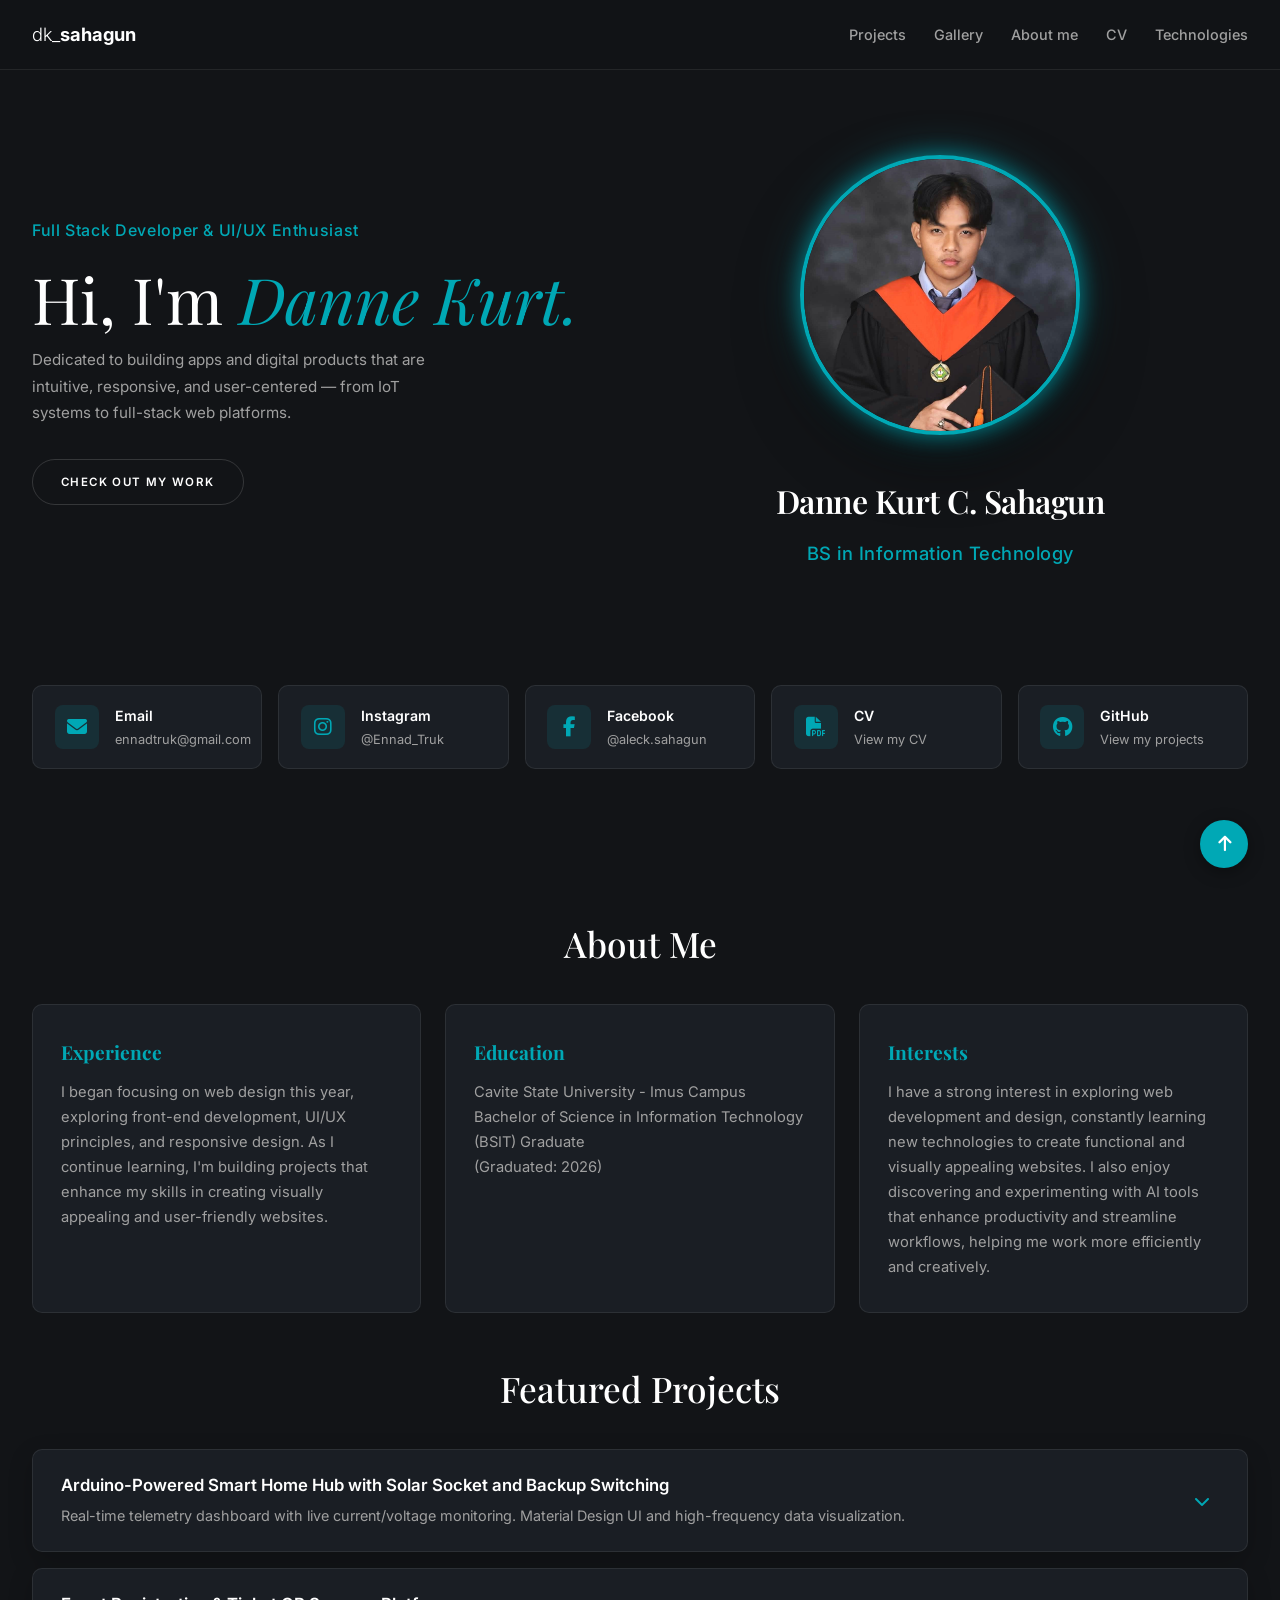
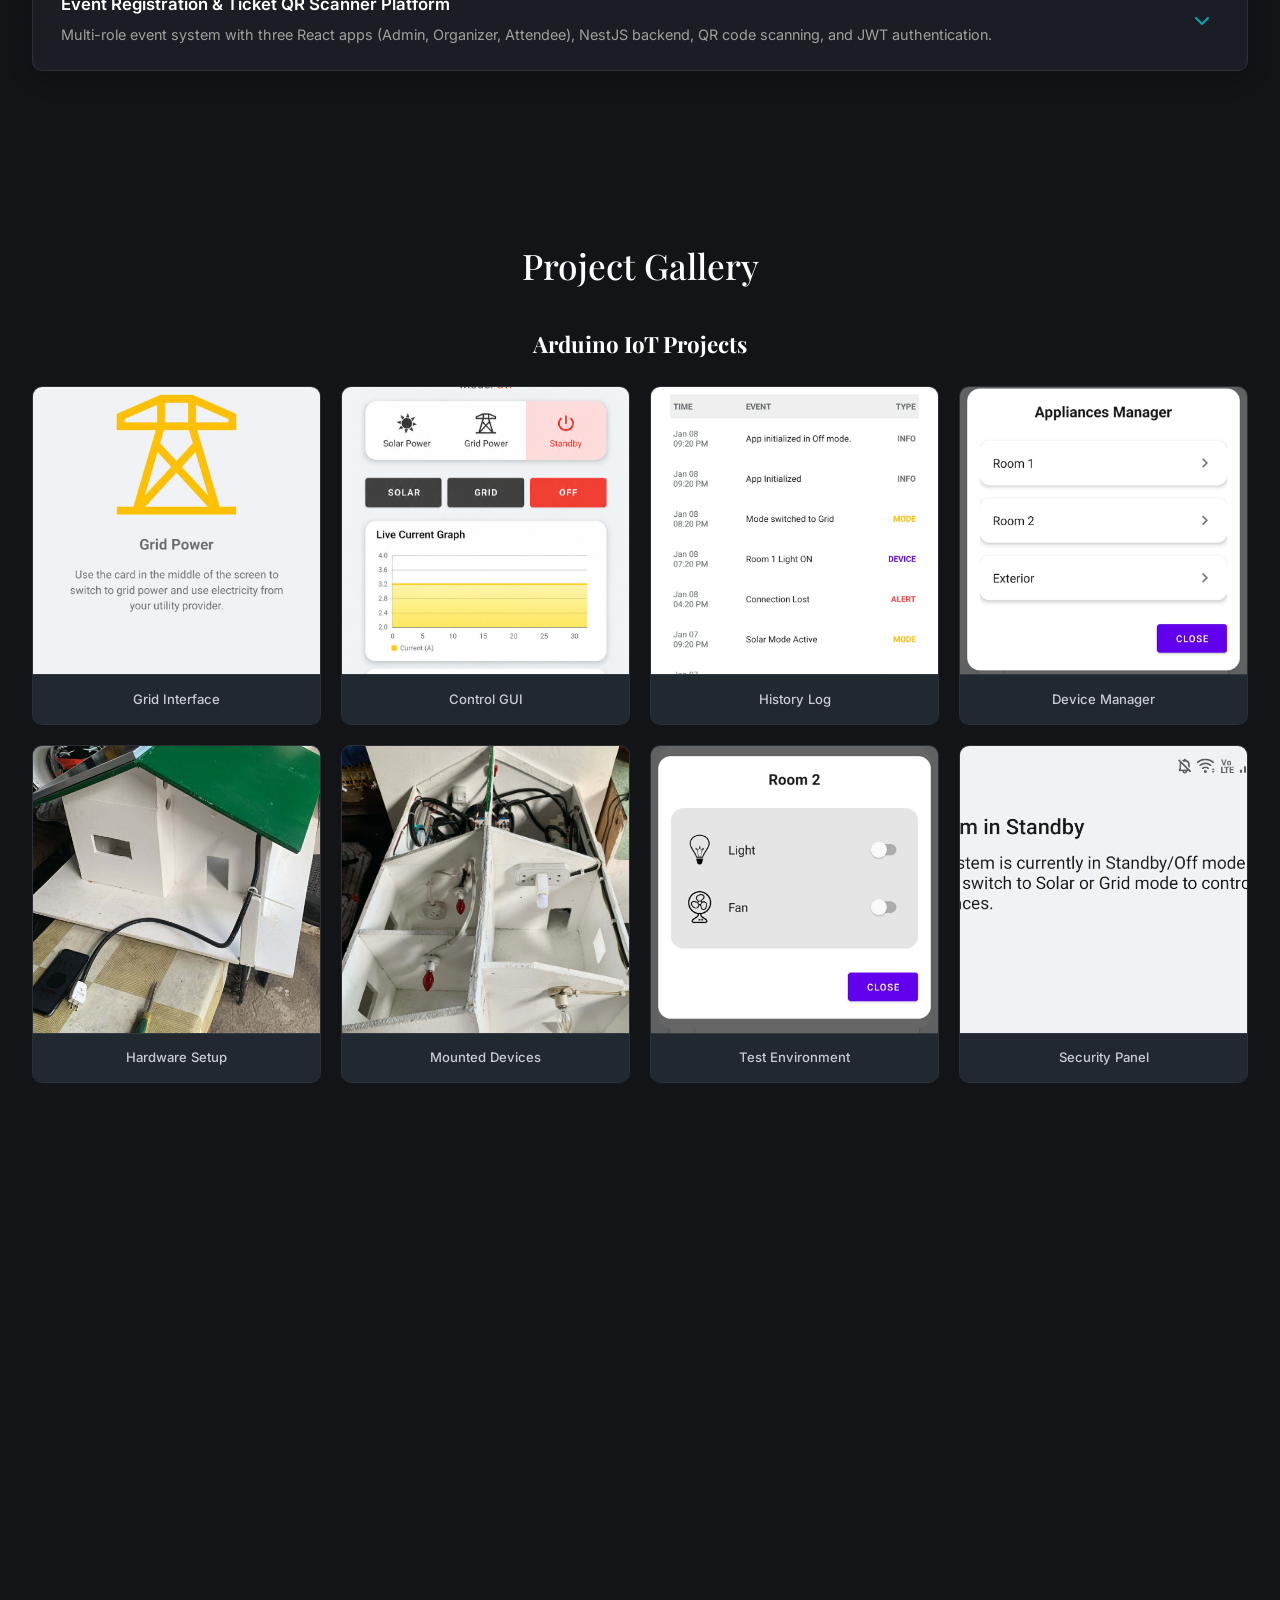
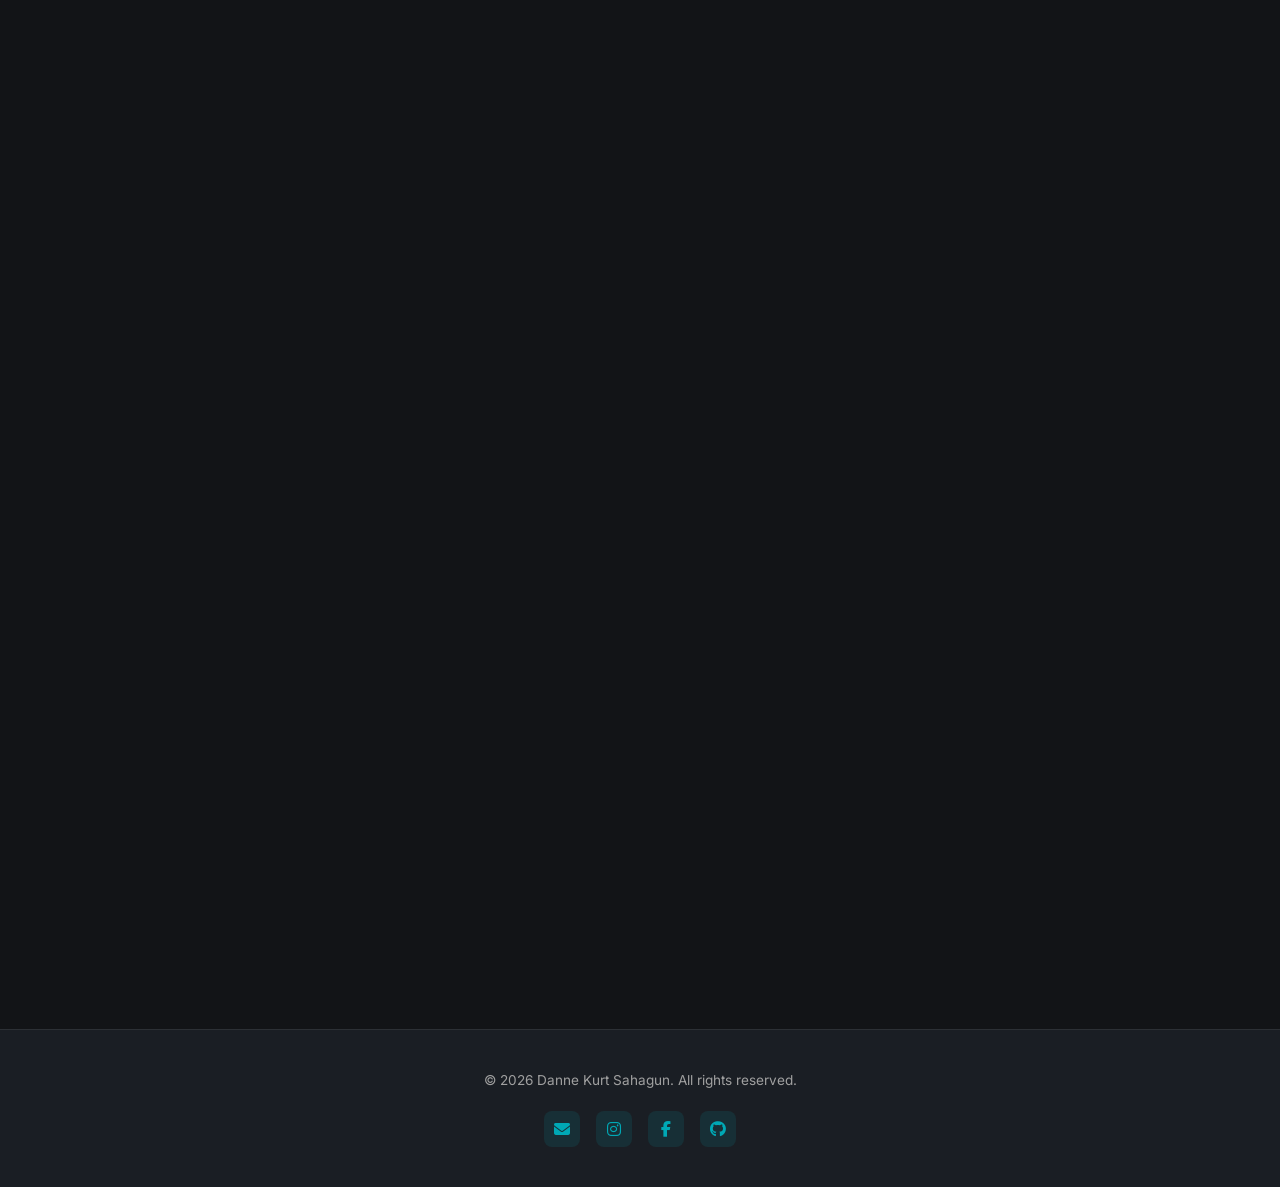
==== commit ab7119a9: "Rename resume to CV and keep Official CV.pdf link" ====
--- a/index.html
+++ b/index.html
@@ -91,7 +91,7 @@
                 <li><a href="#projects" class="nav-link-item">Projects</a></li>
                 <li><a href="#gallery" class="nav-link-item">Gallery</a></li>
                 <li><a href="#about" class="nav-link-item">About me</a></li>
-                <li><a href="Official CV.pdf" target="_blank" rel="noopener noreferrer" class="nav-link-item">Resume</a></li>
+                <li><a href="Official CV.pdf" target="_blank" rel="noopener noreferrer" class="nav-link-item">CV</a></li>
                 <li><a href="#skills" class="nav-link-item">Technologies</a></li>
             </ul>
         </div>
@@ -179,13 +179,13 @@
                 <i class="fas fa-arrow-up-right"></i>
             </a>
 
-            <!-- Resume Card -->
+            <!-- CV Card -->
             <a href="Official CV.pdf" target="_blank" rel="noopener noreferrer" class="info-card resume-card">
                 <div class="card-icon">
                     <i class="fas fa-file-pdf"></i>
                 </div>
                 <div class="card-content">
-                    <h3>Resume</h3>
+                    <h3>CV</h3>
                     <p>View my CV</p>
                 </div>
                 <i class="fas fa-arrow-up-right"></i>
--- a/styles.css
+++ b/styles.css
@@ -1008,19 +1008,20 @@
 
     .socials .mobile-social-row {
         display: flex !important;
-        flex-wrap: wrap;
+        flex-wrap: nowrap;
         justify-content: center;
-        gap: 0.6rem;
-        padding: 1rem;
+        gap: 0.5rem;
+        padding: 0.8rem;
         margin-top: 1rem;
         background: var(--bg-secondary);
         border: 1px solid var(--border-color);
         border-radius: var(--radius-lg);
+        overflow-x: auto;
     }
 
     .mobile-social-link {
-        width: 50px;
-        height: 50px;
+        width: 45px;
+        height: 45px;
         display: inline-flex;
         align-items: center;
         justify-content: center;
@@ -1028,9 +1029,10 @@
         background: var(--bg-elevated);
         border: 1px solid var(--border-color);
         color: var(--accent);
-        font-size: 1.25rem;
+        font-size: 1.1rem;
         text-decoration: none;
         transition: background 0.25s ease, transform 0.25s ease;
+        flex-shrink: 0;
     }
 
     .mobile-social-link:hover {
@@ -1042,7 +1044,3 @@
     .fixed-action-buttons { bottom: 1rem; right: 1rem; }
     .back-to-top-btn { width: 42px; height: 42px; }
 }
-
-@media (max-width: 360px) {
-    .gallery-grid { grid-template-columns: 1fr; }
-}
